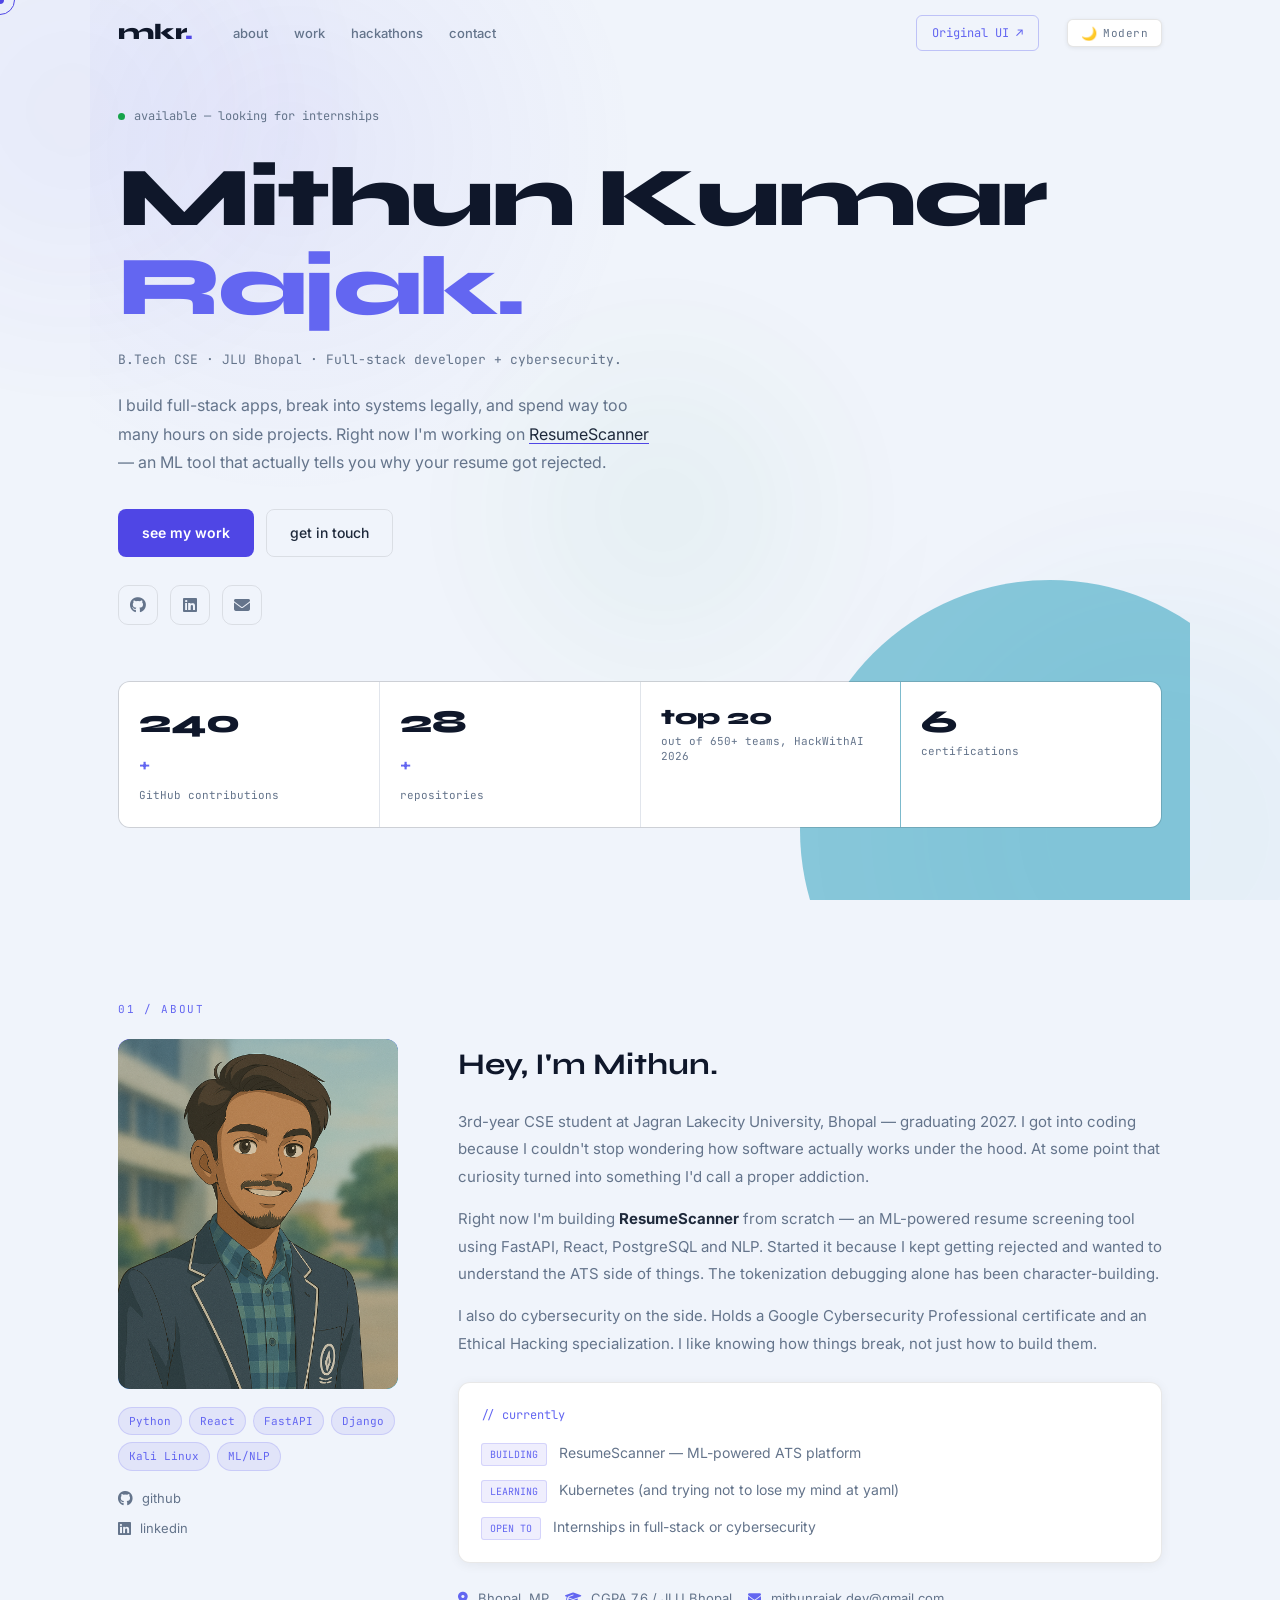
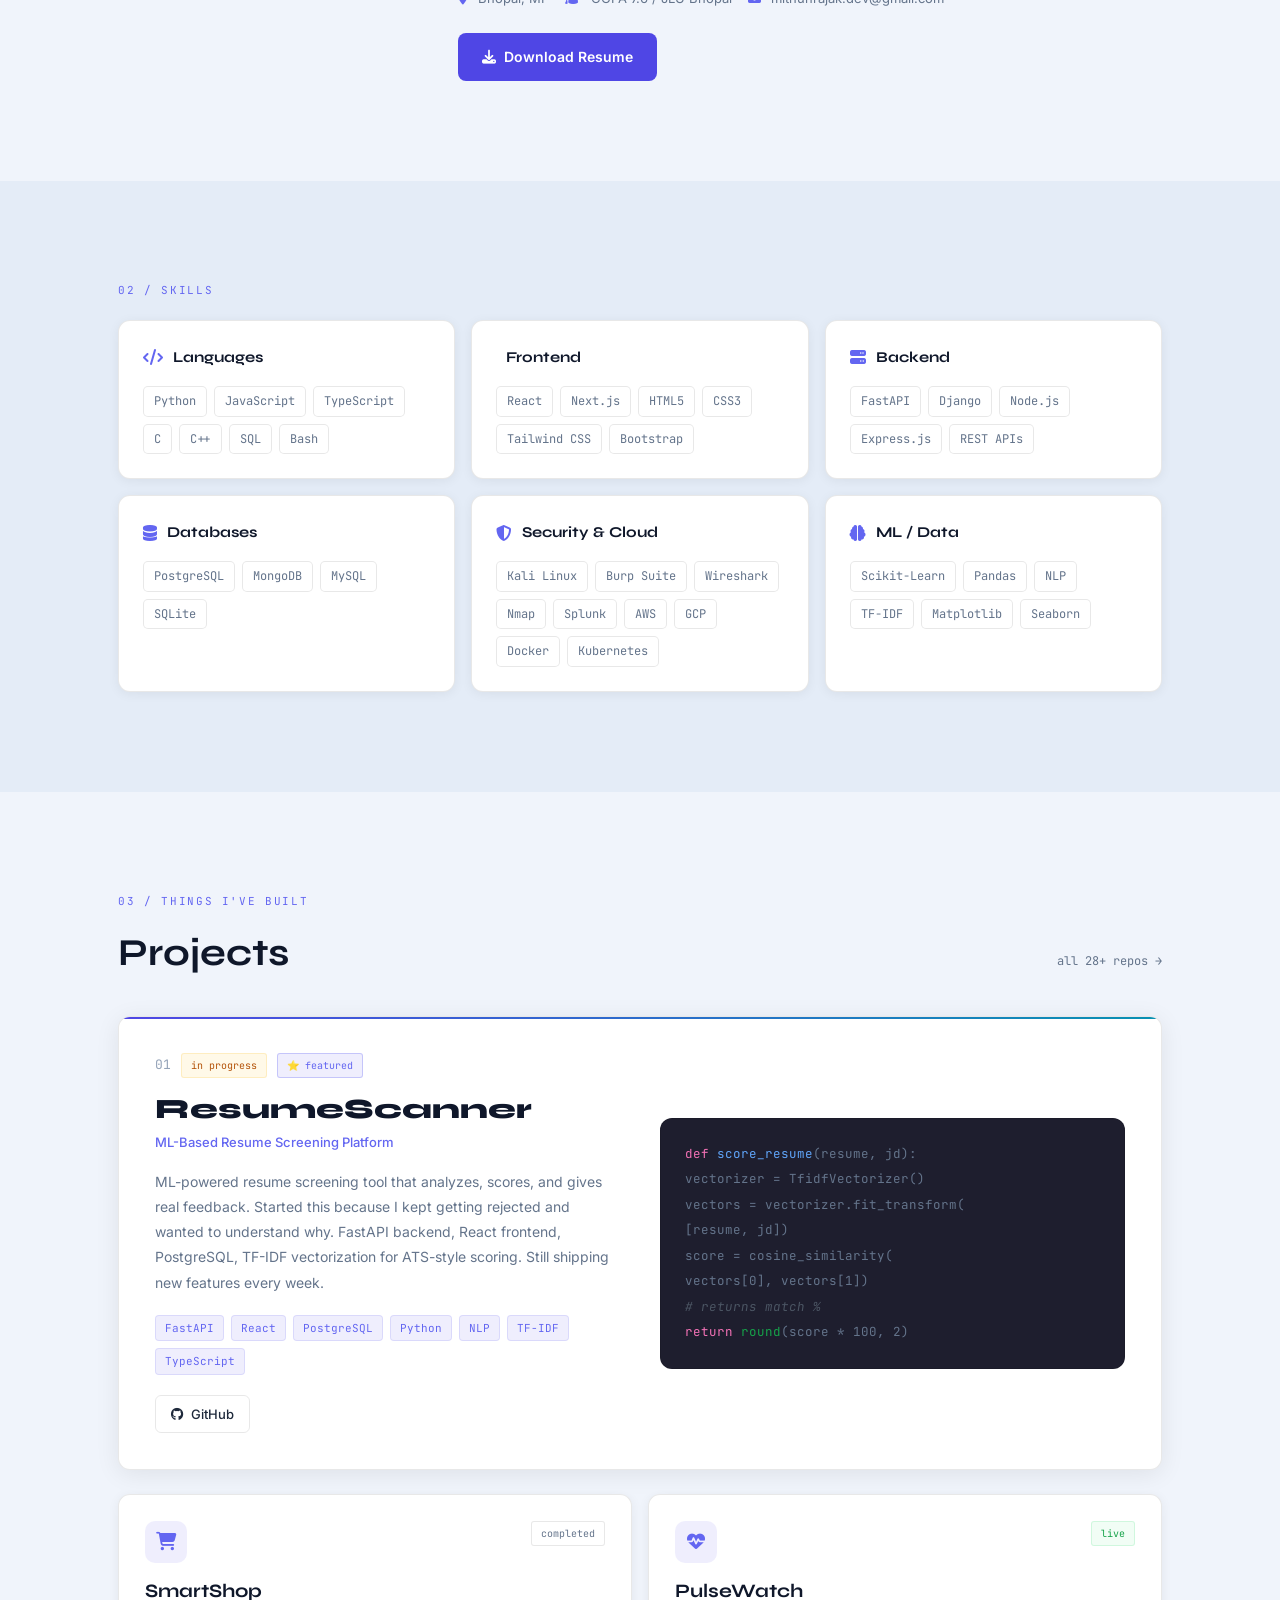
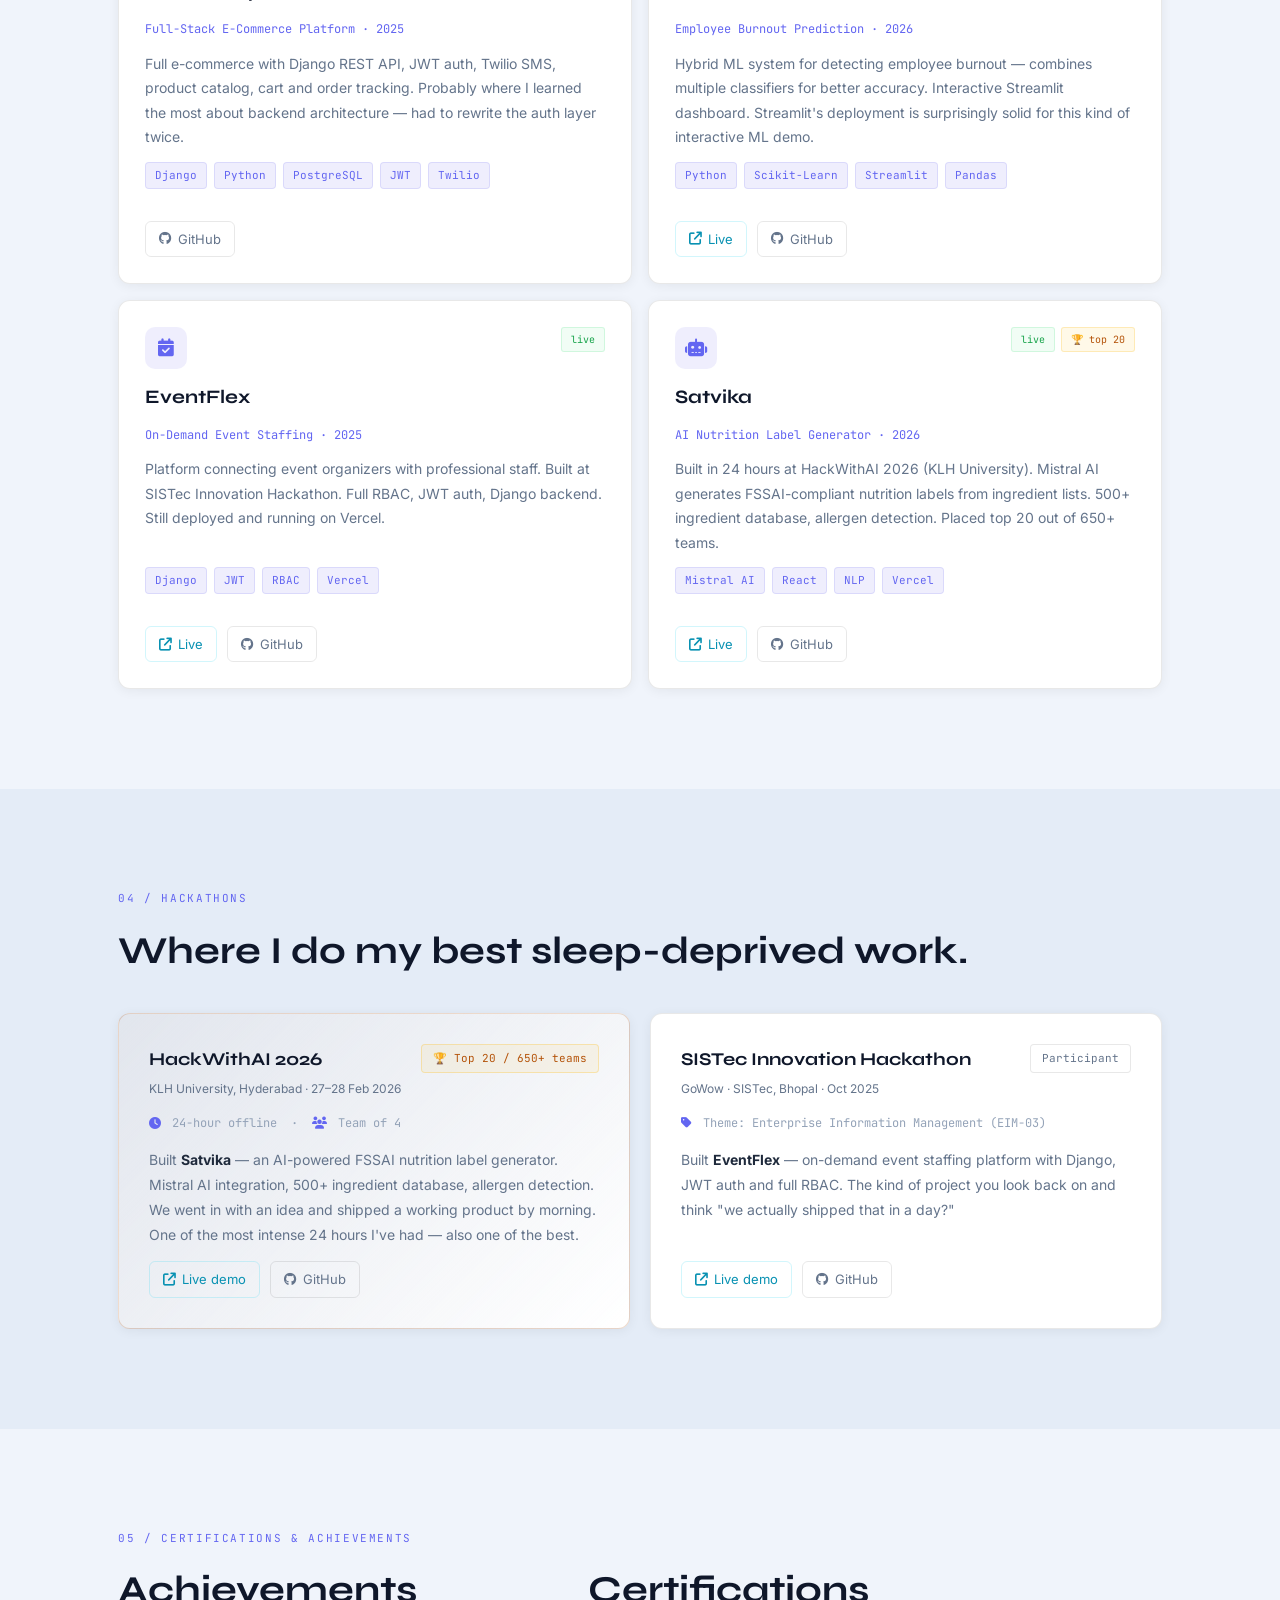
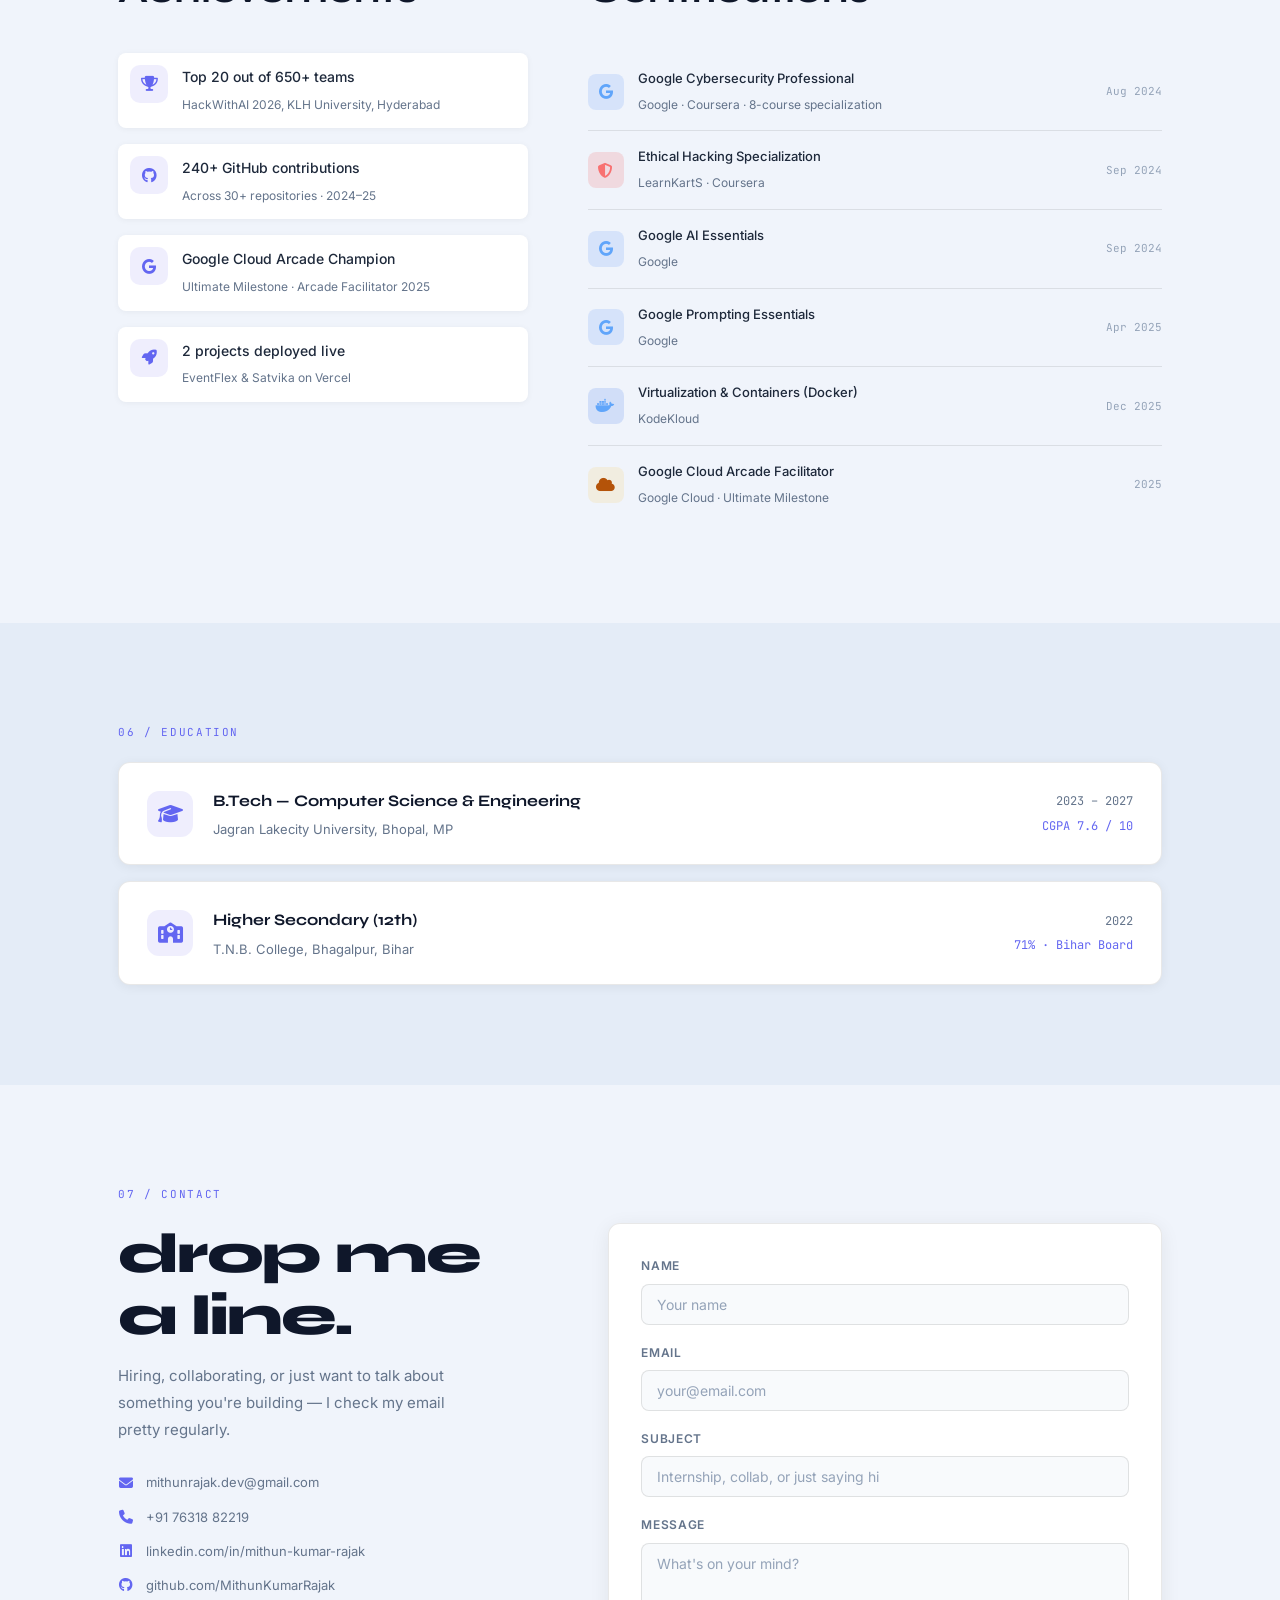
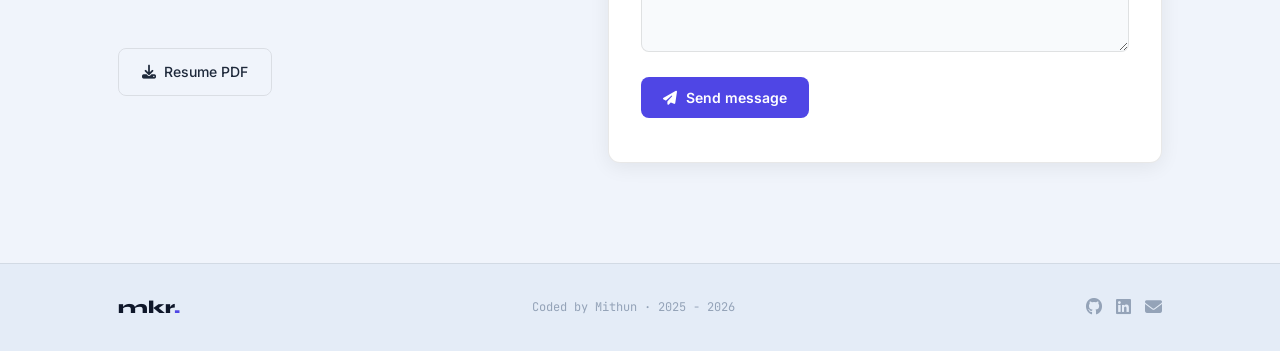
==== index.html @ 3673a5a4 "feat: update classic theme styling" ====
<!DOCTYPE html>
<!-- portfolio — mithun kumar rajak -->
<html lang="en">

<head>
  <meta charset="UTF-8" />
  <meta name="viewport" content="width=device-width, initial-scale=1.0" />
  <title>Mithun Kumar Rajak | Portfolio</title>
  <meta name="description"
    content="Hi, I'm Mithun — a CSE student at JLU Bhopal who builds full-stack apps and is way too into cybersecurity. Currently building ResumeScanner." />
  <meta property="og:title" content="Mithun Kumar Rajak" />
  <meta property="og:description"
    content="CS student, full-stack dev, cybersec nerd. Check out what I've been building." />
  <meta property="og:type" content="website" />
  <style>
    body {
      visibility: hidden;
    }
  </style>
  <link rel="preconnect" href="https://fonts.googleapis.com" />
  <link rel="preconnect" href="https://fonts.gstatic.com" crossorigin />
  <link
    href="https://fonts.googleapis.com/css2?family=Syne:wght@600;700;800&family=Inter:wght@300;400;500;600&family=JetBrains+Mono:wght@400;500&display=swap"
    rel="stylesheet" />
  <link rel="stylesheet" href="https://cdnjs.cloudflare.com/ajax/libs/font-awesome/6.5.0/css/all.min.css" />
  <link rel="stylesheet" href="style.css" />
</head>

<body class="classic">
  <!-- Custom Cursor -->
  <div id="cursor" class="custom-cursor"></div>
  <div id="cursor-follower" class="custom-cursor-follower"></div>

  <!-- Mesh Gradient Background -->
  <div class="mesh-bg">
    <div class="blob blob-1"></div>
    <div class="blob blob-2"></div>
    <div class="blob blob-3"></div>
  </div>

  <!-- nav -->
  <header id="header">
    <div class="header-inner">
      <a href="#home" class="logo">mkr<span class="logo-dot">.</span></a>
      <nav id="mainNav" class="main-nav">
        <a href="#about" class="nav-a">about</a>
        <a href="#work" class="nav-a">work</a>
        <a href="#hackathons" class="nav-a">hackathons</a>
        <a href="#contact" class="nav-a">contact</a>
      </nav>
      <a href="original.html" class="nav-resume" title="Switch to older version">Original UI ↗</a>
      <button id="themeToggle" class="theme-toggle-btn" aria-label="Toggle theme">
        <span class="theme-icon">🌙</span>
        <span class="theme-label">Modern</span>
      </button>
      <button class="burger" id="burger" aria-label="menu">
        <span></span><span></span>
      </button>
    </div>
  </header>

  <!-- hero -->
  <section id="home" class="hero">
    <div class="hero-bg-blob"></div>
    <div class="hero-bg-blob blob-2"></div>
    <div class="hero-wrap">
      <div class="hero-status">
        <span class="status-dot"></span>
        <span>available — looking for internships</span>
      </div>
      <h1 class="hero-name">Mithun Kumar<br><span class="accent-word">Rajak.</span></h1>
      <p class="hero-tagline">
        B.Tech CSE · JLU Bhopal · Full-stack developer + cybersecurity.
      </p>
      <p class="hero-desc">
        I build full-stack apps, break into systems legally, and spend way too many hours on side projects.
        Right now I'm working on <a href="https://github.com/MithunKumarRajak/ResumeScanner" target="_blank"
          class="inline-link">ResumeScanner</a>
        — an ML tool that actually tells you why your resume got rejected.
      </p>
      <div class="hero-btns">
        <a href="#work" class="btn-solid">see my work</a>
        <a href="#contact" class="btn-ghost">get in touch</a>
      </div>
      <div class="hero-links">
        <a href="https://github.com/MithunKumarRajak" target="_blank" aria-label="GitHub"><i
            class="fa-brands fa-github"></i></a>
        <a href="https://www.linkedin.com/in/mithun-kumar-rajak/" target="_blank" aria-label="LinkedIn"><i
            class="fa-brands fa-linkedin"></i></a>
        <a href="mailto:mithunrajak.dev@gmail.com" aria-label="Email"><i class="fa-solid fa-envelope"></i></a>
      </div>
    </div>
    <div class="hero-numbers">
      <div class="h-num">
        <span class="h-val" data-count="240">0</span><span class="h-plus">+</span>
        <span class="h-label">GitHub contributions</span>
      </div>
      <div class="h-num">
        <span class="h-val" data-count="28">0</span><span class="h-plus">+</span>
        <span class="h-label">repositories</span>
      </div>
      <div class="h-num">
        <span class="h-val h-text">top 20</span>
        <span class="h-label">out of 650+ teams, HackWithAI 2026</span>
      </div>
      <div class="h-num">
        <span class="h-val" data-count="6">0</span>
        <span class="h-label">certifications</span>
      </div>
    </div>
  </section>

  <!-- about -->
  <section id="about" class="section">
    <div class="wrap">
      <div class="sec-label reveal">01 / about</div>
      <div class="about-grid">
        <div class="about-img-col reveal">
          <div class="about-img-wrap">
            <img src="images/user.png" alt="Mithun Kumar Rajak" id="profileImg" />
          </div>
          <div class="about-chips">
            <span>Python</span><span>React</span><span>FastAPI</span>
            <span>Django</span><span>Kali Linux</span><span>ML/NLP</span>
          </div>
          <div class="about-socials">
            <a href="https://github.com/MithunKumarRajak" target="_blank"><i class="fa-brands fa-github"></i> github</a>
            <a href="https://www.linkedin.com/in/mithun-kumar-rajak/" target="_blank"><i
                class="fa-brands fa-linkedin"></i> linkedin</a>
          </div>
        </div>
        <div class="about-text-col reveal">
          <h2 class="about-heading">Hey, I'm Mithun.</h2>
          <p>
            3rd-year CSE student at Jagran Lakecity University, Bhopal — graduating 2027. I got into
            coding because I couldn't stop wondering how software actually works under the hood.
            At some point that curiosity turned into something I'd call a proper addiction.
          </p>
          <p>
            Right now I'm building <strong>ResumeScanner</strong> from scratch — an ML-powered resume
            screening tool using FastAPI, React, PostgreSQL and NLP. Started it because I kept getting
            rejected and wanted to understand the ATS side of things. The tokenization debugging alone has
            been character-building.
          </p>
          <p>
            I also do cybersecurity on the side. Holds a Google Cybersecurity Professional certificate and an
            Ethical Hacking specialization. I like knowing how things break, not just how to build them.
          </p>

          <div class="now-card">
            <span class="now-heading">// currently</span>
            <div class="now-rows">
              <div class="now-row">
                <span class="now-pill">building</span>
                <span>ResumeScanner — ML-powered ATS platform</span>
              </div>
              <div class="now-row">
                <span class="now-pill">learning</span>
                <span>Kubernetes (and trying not to lose my mind at yaml)</span>
              </div>
              <div class="now-row">
                <span class="now-pill">open to</span>
                <span>Internships in full-stack or cybersecurity</span>
              </div>
            </div>
          </div>

          <div class="info-row">
            <span><i class="fa-solid fa-location-dot"></i> Bhopal, MP</span>
            <span><i class="fa-solid fa-graduation-cap"></i> CGPA 7.6 / JLU Bhopal</span>
            <span><i class="fa-solid fa-envelope"></i> mithunrajak.dev@gmail.com</span>
          </div>
          <a href="images/MithunKumarRajak_Resume.pdf" download class="btn-solid"
            style="margin-top:24px;display:inline-flex;align-items:center;gap:8px;">
            <i class="fa-solid fa-download"></i> Download Resume
          </a>
        </div>
      </div>
    </div>
  </section>

  <!-- skills -->
  <section id="skills" class="section section-alt">
    <div class="wrap">
      <div class="sec-label reveal">02 / skills</div>
      <div class="skills-grid">
        <div class="skill-card reveal">
          <div class="sk-head"><i class="fa-solid fa-code"></i>
            <h3>Languages</h3>
          </div>
          <div class="sk-tags">
            <span>Python</span><span>JavaScript</span><span>TypeScript</span>
            <span>C</span><span>C++</span><span>SQL</span><span>Bash</span>
          </div>
        </div>
        <div class="skill-card reveal">
          <div class="sk-head"><i class="fa-solid fa-browser"></i>
            <h3>Frontend</h3>
          </div>
          <div class="sk-tags">
            <span>React</span><span>Next.js</span><span>HTML5</span>
            <span>CSS3</span><span>Tailwind CSS</span><span>Bootstrap</span>
          </div>
        </div>
        <div class="skill-card reveal">
          <div class="sk-head"><i class="fa-solid fa-server"></i>
            <h3>Backend</h3>
          </div>
          <div class="sk-tags">
            <span>FastAPI</span><span>Django</span><span>Node.js</span>
            <span>Express.js</span><span>REST APIs</span>
          </div>
        </div>
        <div class="skill-card reveal">
          <div class="sk-head"><i class="fa-solid fa-database"></i>
            <h3>Databases</h3>
          </div>
          <div class="sk-tags">
            <span>PostgreSQL</span><span>MongoDB</span><span>MySQL</span><span>SQLite</span>
          </div>
        </div>
        <div class="skill-card reveal">
          <div class="sk-head"><i class="fa-solid fa-shield-halved"></i>
            <h3>Security &amp; Cloud</h3>
          </div>
          <div class="sk-tags">
            <span>Kali Linux</span><span>Burp Suite</span><span>Wireshark</span>
            <span>Nmap</span><span>Splunk</span><span>AWS</span><span>GCP</span>
            <span>Docker</span><span>Kubernetes</span>
          </div>
        </div>
        <div class="skill-card reveal">
          <div class="sk-head"><i class="fa-solid fa-brain"></i>
            <h3>ML / Data</h3>
          </div>
          <div class="sk-tags">
            <span>Scikit-Learn</span><span>Pandas</span><span>NLP</span>
            <span>TF-IDF</span><span>Matplotlib</span><span>Seaborn</span>
          </div>
        </div>
      </div>
    </div>
  </section>

  <!-- projects -->
  <section id="work" class="section">
    <div class="wrap">
      <div class="sec-label reveal">03 / things I've built</div>
      <div class="proj-top reveal">
        <h2 class="sec-heading">Projects</h2>
        <a href="https://github.com/MithunKumarRajak?tab=repositories" target="_blank" class="all-repos">all 28+ repos
          →</a>
      </div>

      <!-- featured project -->
      <div class="proj-featured reveal">
        <div class="proj-feat-left">
          <div class="proj-feat-meta">
            <span class="proj-num">01</span>
            <span class="badge-wip">in progress</span>
            <span class="badge-feat">⭐ featured</span>
          </div>
          <h3>ResumeScanner</h3>
          <p class="proj-feat-sub">ML-Based Resume Screening Platform</p>
          <p class="proj-feat-desc">
            ML-powered resume screening tool that analyzes, scores, and gives real feedback. Started this
            because I kept getting rejected and wanted to understand why. FastAPI backend, React frontend,
            PostgreSQL, TF-IDF vectorization for ATS-style scoring. Still shipping new features every week.
          </p>
          <div class="proj-stack">
            <span>FastAPI</span><span>React</span><span>PostgreSQL</span>
            <span>Python</span><span>NLP</span><span>TF-IDF</span><span>TypeScript</span>
          </div>
          <div class="proj-actions">
            <a href="https://github.com/MithunKumarRajak/ResumeScanner" target="_blank" class="proj-btn"><i
                class="fa-brands fa-github"></i> GitHub</a>
          </div>
        </div>
        <div class="proj-feat-right">
          <div class="feat-visual">
            <div class="feat-code-block">
              <span class="code-line"><span class="c-keyword">def</span> <span class="c-fn">score_resume</span>(resume,
                jd):</span>
              <span class="code-line"> vectorizer = TfidfVectorizer()</span>
              <span class="code-line"> vectors = vectorizer.fit_transform(</span>
              <span class="code-line"> [resume, jd])</span>
              <span class="code-line"> score = cosine_similarity(</span>
              <span class="code-line"> vectors[0], vectors[1])</span>
              <span class="code-line c-comment"> <span class="c-comment"># returns match %</span></span>
              <span class="code-line"> <span class="c-keyword">return</span> <span class="c-num">round</span>(score *
                100, 2)</span>
            </div>
          </div>
        </div>
      </div>

      <!-- other projects -->
      <div class="proj-grid">
        <div class="proj-card reveal">
          <div class="proj-card-top">
            <div class="proj-icon"><i class="fa-solid fa-cart-shopping"></i></div>
            <span class="badge-done">completed</span>
          </div>
          <h3>SmartShop</h3>
          <p class="proj-sub">Full-Stack E-Commerce Platform · 2025</p>
          <p class="proj-desc">Full e-commerce with Django REST API, JWT auth, Twilio SMS, product catalog, cart and
            order tracking. Probably where I learned the most about backend architecture — had to rewrite the auth layer
            twice.</p>
          <div class="proj-stack">
            <span>Django</span><span>Python</span><span>PostgreSQL</span><span>JWT</span><span>Twilio</span>
          </div>
          <div class="proj-actions">
            <a href="https://github.com/MithunKumarRajak/e-commerce" target="_blank" class="proj-link"><i
                class="fa-brands fa-github"></i> GitHub</a>
          </div>
        </div>

        <div class="proj-card reveal">
          <div class="proj-card-top">
            <div class="proj-icon"><i class="fa-solid fa-heart-pulse"></i></div>
            <span class="badge-live">live</span>
          </div>
          <h3>PulseWatch</h3>
          <p class="proj-sub">Employee Burnout Prediction · 2026</p>
          <p class="proj-desc">Hybrid ML system for detecting employee burnout — combines multiple classifiers for
            better accuracy. Interactive Streamlit dashboard. Streamlit's deployment is surprisingly solid for this kind
            of interactive ML demo.</p>
          <div class="proj-stack">
            <span>Python</span><span>Scikit-Learn</span><span>Streamlit</span><span>Pandas</span>
          </div>
          <div class="proj-actions">
            <a href="https://pulsewatch.streamlit.app/" target="_blank" class="proj-link live-link"><i
                class="fa-solid fa-arrow-up-right-from-square"></i> Live</a>
            <a href="https://github.com/MithunKumarRajak/PulseWatch" target="_blank" class="proj-link"><i
                class="fa-brands fa-github"></i> GitHub</a>
          </div>
        </div>

        <div class="proj-card reveal">
          <div class="proj-card-top">
            <div class="proj-icon"><i class="fa-solid fa-calendar-check"></i></div>
            <span class="badge-live">live</span>
          </div>
          <h3>EventFlex</h3>
          <p class="proj-sub">On-Demand Event Staffing · 2025</p>
          <p class="proj-desc">Platform connecting event organizers with professional staff. Built at SISTec Innovation
            Hackathon. Full RBAC, JWT auth, Django backend. Still deployed and running on Vercel.</p>
          <div class="proj-stack">
            <span>Django</span><span>JWT</span><span>RBAC</span><span>Vercel</span>
          </div>
          <div class="proj-actions">
            <a href="https://event-flex-tawny.vercel.app" target="_blank" class="proj-link live-link"><i
                class="fa-solid fa-arrow-up-right-from-square"></i> Live</a>
            <a href="https://github.com/MithunKumarRajak/EventFlex" target="_blank" class="proj-link"><i
                class="fa-brands fa-github"></i> GitHub</a>
          </div>
        </div>

        <div class="proj-card reveal">
          <div class="proj-card-top">
            <div class="proj-icon"><i class="fa-solid fa-robot"></i></div>
            <div class="proj-card-badges">
              <span class="badge-live">live</span>
              <span class="badge-award">🏆 top 20</span>
            </div>
          </div>
          <h3>Satvika</h3>
          <p class="proj-sub">AI Nutrition Label Generator · 2026</p>
          <p class="proj-desc">Built in 24 hours at HackWithAI 2026 (KLH University). Mistral AI generates
            FSSAI-compliant nutrition labels from ingredient lists. 500+ ingredient database, allergen detection. Placed
            top 20 out of 650+ teams.</p>
          <div class="proj-stack">
            <span>Mistral AI</span><span>React</span><span>NLP</span><span>Vercel</span>
          </div>
          <div class="proj-actions">
            <a href="https://klh-hackathon.vercel.app" target="_blank" class="proj-link live-link"><i
                class="fa-solid fa-arrow-up-right-from-square"></i> Live</a>
            <a href="https://github.com/MithunKumarRajak/KLH-Hackathon" target="_blank" class="proj-link"><i
                class="fa-brands fa-github"></i> GitHub</a>
          </div>
        </div>
      </div>
    </div>
  </section>

  <!-- hackathons -->
  <section id="hackathons" class="section section-alt">
    <div class="wrap">
      <div class="sec-label reveal">04 / hackathons</div>
      <h2 class="sec-heading reveal">Where I do my best sleep-deprived work.</h2>
      <div class="hack-grid">

        <div class="hack-card gold reveal">
          <div class="hack-header">
            <div class="hack-title-block">
              <h3>HackWithAI 2026</h3>
              <p>KLH University, Hyderabad · 27–28 Feb 2026</p>
            </div>
            <span class="hack-badge gold-badge">🏆 Top 20 / 650+ teams</span>
          </div>
          <p class="hack-meta"><i class="fa-solid fa-clock"></i> 24-hour offline &nbsp;·&nbsp; <i
              class="fa-solid fa-users"></i> Team of 4</p>
          <p class="hack-desc">
            Built <strong>Satvika</strong> — an AI-powered FSSAI nutrition label generator. Mistral AI integration,
            500+ ingredient database, allergen detection. We went in with an idea and shipped a working product by
            morning. One of the most intense 24 hours I've had — also one of the best.
          </p>
          <div class="hack-links">
            <a href="https://klh-hackathon.vercel.app" target="_blank" class="proj-link live-link"><i
                class="fa-solid fa-arrow-up-right-from-square"></i> Live demo</a>
            <a href="https://github.com/MithunKumarRajak/KLH-Hackathon" target="_blank" class="proj-link"><i
                class="fa-brands fa-github"></i> GitHub</a>
          </div>
        </div>

        <div class="hack-card reveal">
          <div class="hack-header">
            <div class="hack-title-block">
              <h3>SISTec Innovation Hackathon</h3>
              <p>GoWow · SISTec, Bhopal · Oct 2025</p>
            </div>
            <span class="hack-badge">Participant</span>
          </div>
          <p class="hack-meta"><i class="fa-solid fa-tag"></i> Theme: Enterprise Information Management (EIM-03)</p>
          <p class="hack-desc">
            Built <strong>EventFlex</strong> — on-demand event staffing platform with Django, JWT auth and full RBAC.
            The kind of project you look back on and think "we actually shipped that in a day?"
          </p>
          <div class="hack-links">
            <a href="https://event-flex-tawny.vercel.app" target="_blank" class="proj-link live-link"><i
                class="fa-solid fa-arrow-up-right-from-square"></i> Live demo</a>
            <a href="https://github.com/MithunKumarRajak/EventFlex" target="_blank" class="proj-link"><i
                class="fa-brands fa-github"></i> GitHub</a>
          </div>
        </div>

      </div>
    </div>
  </section>

  <!-- certifications -->
  <section id="certs" class="section">
    <div class="wrap">
      <div class="sec-label reveal">05 / certifications &amp; achievements</div>
      <div class="cert-layout">
        <div class="ach-col reveal">
          <h2 class="sec-heading">Achievements</h2>
          <div class="ach-list">
            <div class="ach-item">
              <div class="ach-icon"><i class="fa-solid fa-trophy"></i></div>
              <div>
                <strong>Top 20 out of 650+ teams</strong>
                <span>HackWithAI 2026, KLH University, Hyderabad</span>
              </div>
            </div>
            <div class="ach-item">
              <div class="ach-icon"><i class="fa-brands fa-github"></i></div>
              <div>
                <strong>240+ GitHub contributions</strong>
                <span>Across 30+ repositories · 2024–25</span>
              </div>
            </div>
            <div class="ach-item">
              <div class="ach-icon"><i class="fa-brands fa-google"></i></div>
              <div>
                <strong>Google Cloud Arcade Champion</strong>
                <span>Ultimate Milestone · Arcade Facilitator 2025</span>
              </div>
            </div>
            <div class="ach-item">
              <div class="ach-icon"><i class="fa-solid fa-rocket"></i></div>
              <div>
                <strong>2 projects deployed live</strong>
                <span>EventFlex &amp; Satvika on Vercel</span>
              </div>
            </div>
          </div>
        </div>
        <div class="cert-col reveal">
          <h2 class="sec-heading">Certifications</h2>
          <div class="cert-list">
            <div class="cert-row">
              <div class="cert-icon g-icon"><i class="fa-brands fa-google"></i></div>
              <div class="cert-info">
                <strong>Google Cybersecurity Professional</strong>
                <span>Google · Coursera · 8-course specialization</span>
              </div>
              <span class="cert-yr">Aug 2024</span>
            </div>
            <div class="cert-row">
              <div class="cert-icon s-icon"><i class="fa-solid fa-shield-halved"></i></div>
              <div class="cert-info">
                <strong>Ethical Hacking Specialization</strong>
                <span>LearnKartS · Coursera</span>
              </div>
              <span class="cert-yr">Sep 2024</span>
            </div>
            <div class="cert-row">
              <div class="cert-icon g-icon"><i class="fa-brands fa-google"></i></div>
              <div class="cert-info">
                <strong>Google AI Essentials</strong>
                <span>Google</span>
              </div>
              <span class="cert-yr">Sep 2024</span>
            </div>
            <div class="cert-row">
              <div class="cert-icon g-icon"><i class="fa-brands fa-google"></i></div>
              <div class="cert-info">
                <strong>Google Prompting Essentials</strong>
                <span>Google</span>
              </div>
              <span class="cert-yr">Apr 2025</span>
            </div>
            <div class="cert-row">
              <div class="cert-icon d-icon"><i class="fa-brands fa-docker"></i></div>
              <div class="cert-info">
                <strong>Virtualization &amp; Containers (Docker)</strong>
                <span>KodeKloud</span>
              </div>
              <span class="cert-yr">Dec 2025</span>
            </div>
            <div class="cert-row">
              <div class="cert-icon c-icon"><i class="fa-solid fa-cloud"></i></div>
              <div class="cert-info">
                <strong>Google Cloud Arcade Facilitator</strong>
                <span>Google Cloud · Ultimate Milestone</span>
              </div>
              <span class="cert-yr">2025</span>
            </div>
          </div>
        </div>
      </div>
    </div>
  </section>

  <!-- education -->
  <section id="education" class="section section-alt">
    <div class="wrap">
      <div class="sec-label reveal">06 / education</div>
      <div class="edu-cards reveal">
        <div class="edu-card">
          <div class="edu-icon"><i class="fa-solid fa-graduation-cap"></i></div>
          <div class="edu-body">
            <h3>B.Tech — Computer Science &amp; Engineering</h3>
            <p>Jagran Lakecity University, Bhopal, MP</p>
          </div>
          <div class="edu-meta">
            <span class="edu-yr">2023 – 2027</span>
            <span class="edu-grade">CGPA 7.6 / 10</span>
          </div>
        </div>
        <div class="edu-card">
          <div class="edu-icon"><i class="fa-solid fa-school"></i></div>
          <div class="edu-body">
            <h3>Higher Secondary (12th)</h3>
            <p>T.N.B. College, Bhagalpur, Bihar</p>
          </div>
          <div class="edu-meta">
            <span class="edu-yr">2022</span>
            <span class="edu-grade">71% · Bihar Board</span>
          </div>
        </div>
      </div>
    </div>
  </section>

  <!-- contact -->
  <section id="contact" class="section">
    <div class="wrap">
      <div class="sec-label reveal">07 / contact</div>
      <div class="contact-grid">
        <div class="contact-left reveal">
          <h2 class="contact-heading">drop me a line.</h2>
          <p class="contact-intro">
            Hiring, collaborating, or just want to talk about something you're building —
            I check my email pretty regularly.
          </p>
          <div class="contact-items">
            <a href="mailto:mithunrajak.dev@gmail.com" class="c-item">
              <i class="fa-solid fa-envelope"></i>
              <span>mithunrajak.dev@gmail.com</span>
            </a>
            <a href="tel:+917631882219" class="c-item">
              <i class="fa-solid fa-phone"></i>
              <span>+91 76318 82219</span>
            </a>
            <a href="https://www.linkedin.com/in/mithun-kumar-rajak/" target="_blank" class="c-item">
              <i class="fa-brands fa-linkedin"></i>
              <span>linkedin.com/in/mithun-kumar-rajak</span>
            </a>
            <a href="https://github.com/MithunKumarRajak" target="_blank" class="c-item">
              <i class="fa-brands fa-github"></i>
              <span>github.com/MithunKumarRajak</span>
            </a>
          </div>
          <a href="images/MithunKumarRajak_Resume.pdf" download class="btn-ghost"
            style="margin-top:28px;display:inline-flex;align-items:center;gap:8px;">
            <i class="fa-solid fa-download"></i> Resume PDF
          </a>
        </div>
        <div class="contact-right reveal">
          <form id="contactForm" name="submit-to-google-sheet">
            <div class="field">
              <label for="nameInput">Name</label>
              <input type="text" id="nameInput" name="Name" placeholder="Your name" required />
            </div>
            <div class="field">
              <label for="emailInput">Email</label>
              <input type="email" id="emailInput" name="Email" placeholder="your@email.com" required />
            </div>
            <div class="field">
              <label for="subjectInput">Subject</label>
              <input type="text" id="subjectInput" name="Subject" placeholder="Internship, collab, or just saying hi" />
            </div>
            <div class="field">
              <label for="msgInput">Message</label>
              <textarea id="msgInput" name="Message" rows="5" placeholder="What's on your mind?"></textarea>
            </div>
            <button type="submit" id="submitBtn">
              <i class="fa-solid fa-paper-plane"></i> Send message
            </button>
            <span id="formMsg"></span>
          </form>
        </div>
      </div>
    </div>
  </section>

  <!-- footer -->
  <footer class="footer">
    <div class="wrap">
      <div class="footer-row">
        <span class="footer-brand">mkr<span class="logo-dot">.</span></span>
        <p>Coded by Mithun · 2025 - <span id="year"></span> </p>
        <div class="footer-socials">
          <a href="https://github.com/MithunKumarRajak" target="_blank" aria-label="GitHub"><i
              class="fa-brands fa-github"></i></a>
          <a href="https://www.linkedin.com/in/mithun-kumar-rajak/" target="_blank" aria-label="LinkedIn"><i
              class="fa-brands fa-linkedin"></i></a>
          <a href="mailto:mithunrajak.dev@gmail.com" aria-label="Email"><i class="fa-solid fa-envelope"></i></a>
        </div>
      </div>
    </div>
  </footer>

  <button id="scrollTop" title="back to top"><i class="fa-solid fa-arrow-up"></i></button>
  <script src="script.js"></script>
</body>

</html>
---- style.css ----
/*
  style.css — mithun's portfolio
*/

@import url('https://fonts.googleapis.com/css2?family=Syne:wght@600;700;800&family=Inter:wght@300;400;500;600&family=JetBrains+Mono:wght@400;500&display=swap');

*, *::before, *::after {
  box-sizing: border-box;
  margin: 0;
  padding: 0;
}

:root {
  --bg:         #080b12;
  --bg2:        #0d1117;
  --surface:    #111827;
  --card:       rgba(255,255,255,0.03);
  --border:     rgba(255,255,255,0.07);
  --border-h:   rgba(99,102,241,0.4);
  --accent:     #6366f1;
  --accent-l:   #818cf8;
  --accent-dim: rgba(99,102,241,0.12);
  --cyan:       #22d3ee;
  --text:       #e2e8f0;
  --muted:      #64748b;
  --dim:        #334155;
  --green:      #4ade80;
  --amber:      #fbbf24;
  --white:      #f8fafc;
  --r:          12px;
  --r-sm:       8px;
}

html { scroll-behavior: smooth; scroll-padding-top: 74px; }

body {
  background: var(--bg);
  color: var(--text);
  font-family: 'Inter', system-ui, sans-serif;
  font-size: 15px;
  line-height: 1.7;
  -webkit-font-smoothing: antialiased;
  /* smooth theme switch */
  transition: background-color 0.4s ease, color 0.4s ease;
}

::-webkit-scrollbar { width: 5px; }
::-webkit-scrollbar-track { background: var(--bg); }
::-webkit-scrollbar-thumb { background: var(--accent); border-radius: 5px; }

::selection { background: rgba(99,102,241,0.25); }

a { text-decoration: none; color: inherit; }

.wrap {
  max-width: 1100px;
  margin: 0 auto;
  padding: 0 28px;
}

.section {
  padding: 100px 0;
}

.section-alt {
  background: var(--bg2);
}

.sec-label {
  font-family: 'JetBrains Mono', monospace;
  font-size: 11px;
  letter-spacing: 0.15em;
  text-transform: uppercase;
  color: var(--accent-l);
  margin-bottom: 20px;
}

.sec-heading {
  font-family: 'Syne', sans-serif;
  font-size: clamp(26px, 4vw, 38px);
  font-weight: 700;
  color: var(--white);
  line-height: 1.2;
  margin-bottom: 40px;
}

/* reveal */
.reveal {
  opacity: 0;
  transform: translateY(24px);
  transition: opacity 0.6s cubic-bezier(.22,1,.36,1), transform 0.6s cubic-bezier(.22,1,.36,1);
}
.reveal.visible { opacity: 1; transform: none; }

/* buttons */
.btn-solid {
  display: inline-flex;
  align-items: center;
  gap: 8px;
  background: var(--accent);
  color: #fff;
  padding: 12px 24px;
  border-radius: var(--r-sm);
  font-size: 14px;
  font-weight: 600;
  border: none;
  cursor: pointer;
  transition: opacity 0.15s, transform 0.15s;
  font-family: 'Inter', sans-serif;
}
.btn-solid:hover { opacity: 0.88; transform: translateY(-2px); }

.btn-ghost {
  display: inline-flex;
  align-items: center;
  gap: 8px;
  background: transparent;
  color: var(--text);
  padding: 11px 23px;
  border-radius: var(--r-sm);
  font-size: 14px;
  font-weight: 500;
  border: 1px solid var(--border);
  cursor: pointer;
  transition: border-color 0.15s, color 0.15s, transform 0.15s;
  font-family: 'Inter', sans-serif;
}
.btn-ghost:hover {
  border-color: var(--accent);
  color: var(--accent-l);
  transform: translateY(-2px);
}


/* ============================================================
   HEADER
   ============================================================ */
#header {
  position: fixed;
  top: 0; left: 0; right: 0;
  z-index: 100;
  transition: background 0.3s, box-shadow 0.3s;
}
#header.scrolled {
  background: rgba(8,11,18,0.9);
  backdrop-filter: blur(16px);
  -webkit-backdrop-filter: blur(16px);
  box-shadow: 0 1px 0 var(--border);
}

.header-inner {
  max-width: 1100px;
  margin: 0 auto;
  padding: 0 28px;
  height: 66px;
  display: flex;
  align-items: center;
  gap: 28px;
}

.logo {
  font-family: 'Syne', sans-serif;
  font-size: 22px;
  font-weight: 800;
  color: var(--white);
  flex-shrink: 0;
}
.logo-dot { color: var(--accent); }

.main-nav {
  display: flex;
  gap: 2px;
  flex: 1;
}

.nav-a {
  font-size: 13px;
  color: var(--muted);
  padding: 6px 12px;
  border-radius: 6px;
  transition: color 0.15s, background 0.15s;
  font-weight: 500;
}
.nav-a:hover, .nav-a.active { color: var(--white); background: rgba(255,255,255,0.06); }

.nav-resume {
  font-family: 'JetBrains Mono', monospace;
  font-size: 12px;
  color: var(--accent-l);
  border: 1px solid rgba(99,102,241,0.35);
  padding: 7px 15px;
  border-radius: 6px;
  transition: background 0.15s;
  flex-shrink: 0;
}
.nav-resume:hover { background: var(--accent-dim); }

.burger {
  display: none;
  flex-direction: column;
  gap: 5px;
  background: none;
  border: none;
  cursor: pointer;
  padding: 4px;
  margin-left: auto;
}
.burger span {
  display: block; width: 22px; height: 1.5px;
  background: var(--text);
  transition: transform 0.25s, opacity 0.2s;
}
.burger.open span:nth-child(1) { transform: translateY(6.5px) rotate(45deg); }
.burger.open span:nth-child(2) { opacity: 0; }


/* ============================================================
   HERO
   ============================================================ */
.hero {
  position: relative;
  min-height: 100vh;
  display: flex;
  flex-direction: column;
  justify-content: center;
  padding: 90px 28px 60px;
  overflow: hidden;
  max-width: 1100px;
  margin: 0 auto;
}

/* animated blobs — not particles, just nice CSS gradients */
.hero-bg-blob {
  position: absolute;
  width: 700px;
  height: 700px;
  border-radius: 50%;
  background: radial-gradient(circle, rgba(99,102,241,0.1) 0%, transparent 70%);
  top: -200px;
  left: -150px;
  pointer-events: none;
  animation: blobFloat 10s ease-in-out infinite;
}
.blob-2 {
  background: radial-gradient(circle, rgba(34,211,238,0.06) 0%, transparent 70%);
  top: auto;
  bottom: -200px;
  left: auto;
  right: -150px;
  animation-delay: -5s;
}
@keyframes blobFloat {
  0%, 100% { transform: translate(0, 0) scale(1); }
  33% { transform: translate(30px, -30px) scale(1.05); }
  66% { transform: translate(-20px, 20px) scale(0.97); }
}

.hero-status {
  display: inline-flex;
  align-items: center;
  gap: 9px;
  font-family: 'JetBrains Mono', monospace;
  font-size: 12px;
  color: var(--muted);
  margin-bottom: 28px;
  position: relative;
  z-index: 1;
}

.status-dot {
  width: 7px; height: 7px;
  border-radius: 50%;
  background: var(--green);
  flex-shrink: 0;
  animation: dotPulse 2.5s infinite;
}
@keyframes dotPulse {
  0%, 100% { box-shadow: 0 0 0 0 rgba(74,222,128,0.4); }
  50% { box-shadow: 0 0 0 6px rgba(74,222,128,0); }
}

.hero-name {
  font-family: 'Syne', sans-serif;
  font-size: clamp(44px, 8vw, 84px);
  font-weight: 800;
  color: var(--white);
  line-height: 1.05;
  letter-spacing: -2.5px;
  margin-bottom: 18px;
  position: relative;
  z-index: 1;
}
.accent-word { color: var(--accent-l); }

.hero-tagline {
  font-family: 'JetBrains Mono', monospace;
  font-size: 13px;
  color: var(--muted);
  margin-bottom: 20px;
  position: relative;
  z-index: 1;
}

.hero-desc {
  font-size: 16px;
  color: var(--muted);
  line-height: 1.8;
  max-width: 540px;
  margin-bottom: 32px;
  position: relative;
  z-index: 1;
}

.inline-link {
  color: var(--text);
  text-decoration: underline;
  text-underline-offset: 3px;
  text-decoration-color: var(--accent);
  transition: color 0.15s;
}
.inline-link:hover { color: var(--accent-l); }

.hero-btns {
  display: flex;
  gap: 12px;
  flex-wrap: wrap;
  margin-bottom: 28px;
  position: relative;
  z-index: 1;
}

.hero-links {
  display: flex;
  gap: 12px;
  position: relative;
  z-index: 1;
}
.hero-links a {
  width: 40px; height: 40px;
  border-radius: 10px;
  border: 1px solid var(--border);
  display: flex; align-items: center; justify-content: center;
  font-size: 16px; color: var(--muted);
  transition: border-color 0.15s, color 0.15s, transform 0.15s;
}
.hero-links a:hover {
  border-color: var(--accent);
  color: var(--accent-l);
  transform: translateY(-3px);
}

/* hero stats */
.hero-numbers {
  display: grid;
  grid-template-columns: repeat(4, 1fr);
  gap: 1px;
  background: var(--border);
  border: 1px solid var(--border);
  border-radius: var(--r);
  overflow: hidden;
  margin-top: 56px;
  position: relative;
  z-index: 1;
}

.h-num {
  background: var(--bg);
  padding: 24px 20px;
  display: flex;
  flex-direction: column;
  gap: 6px;
  transition: background 0.2s;
}
.h-num:hover { background: var(--surface); }

.h-val {
  font-family: 'Syne', sans-serif;
  font-size: 32px;
  font-weight: 800;
  color: var(--white);
  line-height: 1;
  display: inline;
}
.h-text { font-size: 22px; }
.h-plus {
  font-family: 'Syne', sans-serif;
  font-size: 20px;
  font-weight: 700;
  color: var(--accent-l);
  vertical-align: top;
  margin-top: 4px;
}
.h-label {
  font-family: 'JetBrains Mono', monospace;
  font-size: 11px;
  color: var(--muted);
  line-height: 1.4;
}


/* ============================================================
   ABOUT
   ============================================================ */
.about-grid {
  display: grid;
  grid-template-columns: 280px 1fr;
  gap: 60px;
  align-items: start;
}

.about-img-wrap {
  position: relative;
  border-radius: var(--r);
  overflow: hidden;
  aspect-ratio: 4/5;
}
.about-img-wrap::before {
  content: '';
  position: absolute;
  inset: -1px;
  border-radius: calc(var(--r) + 1px);
  background: linear-gradient(135deg, var(--accent), var(--cyan));
  z-index: -1;
}
.about-img-wrap img {
  width: 100%;
  height: 100%;
  object-fit: cover;
  object-position: top;
  border-radius: var(--r);
  display: block;
  filter: grayscale(8%);
}

.about-chips {
  display: flex;
  flex-wrap: wrap;
  gap: 7px;
  margin-top: 18px;
}
.about-chips span {
  font-family: 'JetBrains Mono', monospace;
  font-size: 11px;
  padding: 4px 10px;
  background: var(--accent-dim);
  border: 1px solid rgba(99,102,241,0.2);
  color: var(--accent-l);
  border-radius: 20px;
}

.about-socials {
  display: flex;
  flex-direction: column;
  gap: 8px;
  margin-top: 16px;
}
.about-socials a {
  display: inline-flex;
  align-items: center;
  gap: 9px;
  font-size: 13px;
  color: var(--muted);
  transition: color 0.15s;
}
.about-socials a:hover { color: var(--accent-l); }
.about-socials a i { font-size: 15px; }

.about-heading {
  font-family: 'Syne', sans-serif;
  font-size: 30px;
  font-weight: 700;
  color: var(--white);
  margin-bottom: 18px;
}

.about-text-col p {
  font-size: 15px;
  color: var(--muted);
  line-height: 1.85;
  margin-bottom: 14px;
}
.about-text-col p strong { color: var(--text); }

.now-card {
  background: var(--surface);
  border: 1px solid var(--border);
  border-radius: var(--r);
  padding: 22px;
  margin: 24px 0;
}
.now-heading {
  font-family: 'JetBrains Mono', monospace;
  font-size: 12px;
  color: var(--accent-l);
  display: block;
  margin-bottom: 16px;
}
.now-rows {
  display: flex;
  flex-direction: column;
  gap: 12px;
}
.now-row {
  display: flex;
  align-items: flex-start;
  gap: 12px;
  font-size: 14px;
  color: var(--muted);
}
.now-pill {
  font-family: 'JetBrains Mono', monospace;
  font-size: 10px;
  text-transform: uppercase;
  background: var(--accent-dim);
  color: var(--accent-l);
  border: 1px solid rgba(99,102,241,0.2);
  padding: 2px 8px;
  border-radius: 3px;
  flex-shrink: 0;
  margin-top: 2px;
}

.info-row {
  display: flex;
  flex-wrap: wrap;
  gap: 16px;
  font-size: 13px;
  color: var(--muted);
}
.info-row i { color: var(--accent-l); margin-right: 6px; }


/* ============================================================
   SKILLS
   ============================================================ */
.skills-grid {
  display: grid;
  grid-template-columns: repeat(3, 1fr);
  gap: 16px;
}

.skill-card {
  background: var(--card);
  border: 1px solid var(--border);
  border-radius: var(--r);
  padding: 24px;
  transition: border-color 0.2s, transform 0.2s, box-shadow 0.2s;
  position: relative;
  overflow: hidden;
}
.skill-card::before {
  content: '';
  position: absolute;
  top: 0; left: 0; right: 0;
  height: 2px;
  background: linear-gradient(90deg, var(--accent), var(--cyan));
  opacity: 0;
  transition: opacity 0.2s;
}
.skill-card:hover {
  border-color: var(--border-h);
  transform: translateY(-4px);
  box-shadow: 0 12px 32px rgba(99,102,241,0.12);
}
.skill-card:hover::before { opacity: 1; }

.sk-head {
  display: flex;
  align-items: center;
  gap: 10px;
  margin-bottom: 16px;
}
.sk-head i {
  font-size: 16px;
  color: var(--accent-l);
}
.sk-head h3 {
  font-family: 'Syne', sans-serif;
  font-size: 15px;
  font-weight: 700;
  color: var(--white);
}

.sk-tags {
  display: flex;
  flex-wrap: wrap;
  gap: 7px;
}
.sk-tags span {
  font-size: 12px;
  font-family: 'JetBrains Mono', monospace;
  padding: 4px 10px;
  background: rgba(255,255,255,0.04);
  border: 1px solid var(--border);
  color: var(--muted);
  border-radius: 5px;
  transition: border-color 0.15s, color 0.15s;
  cursor: default;
}
.sk-tags span:hover {
  border-color: rgba(99,102,241,0.4);
  color: var(--accent-l);
}


/* ============================================================
   PROJECTS
   ============================================================ */
.proj-top {
  display: flex;
  align-items: baseline;
  justify-content: space-between;
  flex-wrap: wrap;
  gap: 12px;
}
.all-repos {
  font-family: 'JetBrains Mono', monospace;
  font-size: 12px;
  color: var(--muted);
  transition: color 0.15s;
}
.all-repos:hover { color: var(--accent-l); }

/* featured project */
.proj-featured {
  display: grid;
  grid-template-columns: 1fr 1fr;
  gap: 40px;
  background: var(--card);
  border: 1px solid var(--border);
  border-radius: var(--r);
  padding: 36px;
  margin-bottom: 24px;
  position: relative;
  overflow: hidden;
  transition: border-color 0.2s;
}
.proj-featured::before {
  content: '';
  position: absolute;
  top: 0; left: 0; right: 0;
  height: 2px;
  background: linear-gradient(90deg, var(--accent), var(--cyan));
}
.proj-featured:hover { border-color: var(--border-h); }

.proj-feat-meta {
  display: flex;
  align-items: center;
  gap: 10px;
  margin-bottom: 16px;
}
.proj-num {
  font-family: 'JetBrains Mono', monospace;
  font-size: 13px;
  color: var(--dim);
}
.proj-featured h3 {
  font-family: 'Syne', sans-serif;
  font-size: 28px;
  font-weight: 800;
  color: var(--white);
  line-height: 1.1;
  margin-bottom: 6px;
}
.proj-feat-sub {
  font-size: 13px;
  color: var(--accent-l);
  font-weight: 500;
  margin-bottom: 16px;
}
.proj-feat-desc {
  font-size: 14px;
  color: var(--muted);
  line-height: 1.8;
  margin-bottom: 20px;
}

/* shared project stack */
.proj-stack {
  display: flex;
  flex-wrap: wrap;
  gap: 7px;
  margin-bottom: 20px;
}
.proj-stack span {
  font-family: 'JetBrains Mono', monospace;
  font-size: 11px;
  padding: 3px 9px;
  background: var(--accent-dim);
  border: 1px solid rgba(99,102,241,0.15);
  color: var(--accent-l);
  border-radius: 4px;
}

.proj-actions {
  display: flex;
  gap: 10px;
}
.proj-btn {
  display: inline-flex;
  align-items: center;
  gap: 7px;
  font-size: 13px;
  color: var(--text);
  border: 1px solid var(--border);
  padding: 7px 15px;
  border-radius: 6px;
  transition: border-color 0.15s, color 0.15s, background 0.15s;
  font-weight: 500;
}
.proj-btn:hover {
  border-color: rgba(255,255,255,0.15);
  background: rgba(255,255,255,0.04);
}

.proj-link {
  display: inline-flex;
  align-items: center;
  gap: 6px;
  font-size: 13px;
  color: var(--muted);
  border: 1px solid var(--border);
  padding: 6px 13px;
  border-radius: 6px;
  transition: border-color 0.15s, color 0.15s, background 0.15s;
}
.proj-link:hover {
  color: var(--text);
  border-color: rgba(255,255,255,0.12);
  background: rgba(255,255,255,0.03);
}
.live-link {
  color: var(--cyan);
  border-color: rgba(34,211,238,0.2);
}
.live-link:hover {
  color: var(--white);
  border-color: rgba(34,211,238,0.35);
  background: rgba(34,211,238,0.06);
}

/* featured code visual */
.proj-feat-right {
  display: flex;
  align-items: center;
}
.feat-visual {
  width: 100%;
  background: #0d1117;
  border: 1px solid var(--border);
  border-radius: var(--r);
  padding: 24px;
  overflow: hidden;
}
.feat-code-block {
  display: flex;
  flex-direction: column;
  gap: 3px;
}
.code-line {
  font-family: 'JetBrains Mono', monospace;
  font-size: 12.5px;
  color: var(--muted);
  line-height: 1.8;
  white-space: nowrap;
}
.c-keyword { color: #f472b6; }
.c-fn      { color: #60a5fa; }
.c-comment { color: #4b5563; font-style: italic; }
.c-num     { color: var(--green); }

/* project cards grid */
.proj-grid {
  display: grid;
  grid-template-columns: repeat(2, 1fr);
  gap: 16px;
}

.proj-card {
  background: var(--card);
  border: 1px solid var(--border);
  border-radius: var(--r);
  padding: 26px;
  display: flex;
  flex-direction: column;
  gap: 12px;
  transition: border-color 0.2s, transform 0.2s, box-shadow 0.2s;
}
.proj-card:hover {
  border-color: var(--border-h);
  transform: translateY(-5px);
  box-shadow: 0 14px 36px rgba(0,0,0,0.3);
}

.proj-card-top {
  display: flex;
  align-items: flex-start;
  justify-content: space-between;
}
.proj-card-badges { display: flex; gap: 6px; flex-wrap: wrap; justify-content: flex-end; }

.proj-icon {
  width: 42px; height: 42px;
  border-radius: 10px;
  background: var(--accent-dim);
  display: flex; align-items: center; justify-content: center;
  font-size: 18px;
  color: var(--accent-l);
}

.proj-card h3 {
  font-family: 'Syne', sans-serif;
  font-size: 19px;
  font-weight: 700;
  color: var(--white);
}
.proj-sub {
  font-size: 12px;
  color: var(--accent-l);
  font-family: 'JetBrains Mono', monospace;
}
.proj-desc {
  font-size: 14px;
  color: var(--muted);
  line-height: 1.75;
  flex: 1;
}

/* badges */
.badge-wip {
  font-family: 'JetBrains Mono', monospace;
  font-size: 10px;
  padding: 3px 9px;
  border-radius: 3px;
  background: rgba(251,191,36,0.1);
  color: var(--amber);
  border: 1px solid rgba(251,191,36,0.2);
}
.badge-done {
  font-family: 'JetBrains Mono', monospace;
  font-size: 10px;
  padding: 3px 9px;
  border-radius: 3px;
  background: rgba(255,255,255,0.05);
  color: var(--muted);
  border: 1px solid var(--border);
}
.badge-live {
  font-family: 'JetBrains Mono', monospace;
  font-size: 10px;
  padding: 3px 9px;
  border-radius: 3px;
  background: rgba(74,222,128,0.08);
  color: var(--green);
  border: 1px solid rgba(74,222,128,0.2);
}
.badge-feat {
  font-family: 'JetBrains Mono', monospace;
  font-size: 10px;
  padding: 3px 9px;
  border-radius: 3px;
  background: var(--accent-dim);
  color: var(--accent-l);
  border: 1px solid rgba(99,102,241,0.3);
}
.badge-award {
  font-family: 'JetBrains Mono', monospace;
  font-size: 10px;
  padding: 3px 9px;
  border-radius: 3px;
  background: rgba(251,191,36,0.1);
  color: var(--amber);
  border: 1px solid rgba(251,191,36,0.25);
}


/* ============================================================
   HACKATHONS
   ============================================================ */
.hack-grid {
  display: grid;
  grid-template-columns: 1fr 1fr;
  gap: 20px;
}

.hack-card {
  background: var(--card);
  border: 1px solid var(--border);
  border-radius: var(--r);
  padding: 30px;
  display: flex;
  flex-direction: column;
  gap: 14px;
  transition: border-color 0.2s, transform 0.2s;
}
.hack-card:hover { border-color: var(--border-h); transform: translateY(-4px); }
.hack-card.gold {
  border-color: rgba(251,191,36,0.2);
  background: linear-gradient(135deg, rgba(251,191,36,0.04), var(--card));
}
.hack-card.gold:hover { border-color: rgba(251,191,36,0.4); }

.hack-header {
  display: flex;
  justify-content: space-between;
  align-items: flex-start;
  gap: 14px;
  flex-wrap: wrap;
}
.hack-title-block h3 {
  font-family: 'Syne', sans-serif;
  font-size: 18px;
  font-weight: 700;
  color: var(--white);
  margin-bottom: 4px;
}
.hack-title-block p { font-size: 12px; color: var(--muted); }

.hack-badge {
  font-family: 'JetBrains Mono', monospace;
  font-size: 11px;
  padding: 4px 11px;
  border-radius: 4px;
  color: var(--muted);
  border: 1px solid var(--border);
  background: rgba(255,255,255,0.03);
  white-space: nowrap;
  flex-shrink: 0;
}
.gold-badge {
  color: var(--amber);
  border-color: rgba(251,191,36,0.3);
  background: rgba(251,191,36,0.08);
}

.hack-meta {
  font-family: 'JetBrains Mono', monospace;
  font-size: 12px;
  color: var(--dim);
}
.hack-meta i { color: var(--accent-l); margin-right: 4px; }

.hack-desc {
  font-size: 14px;
  color: var(--muted);
  line-height: 1.78;
  flex: 1;
}
.hack-desc strong { color: var(--text); }

.hack-links {
  display: flex;
  gap: 10px;
  flex-wrap: wrap;
}


/* ============================================================
   CERTIFICATIONS
   ============================================================ */
.cert-layout {
  display: grid;
  grid-template-columns: 1fr 1.4fr;
  gap: 60px;
  align-items: start;
}

.ach-list {
  display: flex;
  flex-direction: column;
  gap: 16px;
}
.ach-item {
  display: flex;
  gap: 14px;
  align-items: flex-start;
}
.ach-icon {
  width: 38px; height: 38px;
  border-radius: 10px;
  background: var(--accent-dim);
  display: flex; align-items: center; justify-content: center;
  font-size: 15px;
  color: var(--accent-l);
  flex-shrink: 0;
}
.ach-item > div strong {
  display: block;
  font-size: 14px;
  color: var(--text);
  font-weight: 500;
  margin-bottom: 2px;
}
.ach-item > div span {
  font-size: 12px;
  color: var(--muted);
}

.cert-list {
  display: flex;
  flex-direction: column;
  gap: 0;
}
.cert-row {
  display: flex;
  align-items: center;
  gap: 14px;
  padding: 14px 0;
  border-bottom: 1px solid var(--border);
}
.cert-row:last-child { border-bottom: none; }

.cert-icon {
  width: 36px; height: 36px;
  border-radius: 8px;
  display: flex; align-items: center; justify-content: center;
  font-size: 15px;
  flex-shrink: 0;
}
.g-icon { background: rgba(66,133,244,0.15); color: #60a5fa; }
.s-icon { background: rgba(239,68,68,0.15);  color: #f87171; }
.d-icon { background: rgba(37,99,235,0.15);  color: #60a5fa; }
.c-icon { background: rgba(251,191,36,0.12); color: var(--amber); }

.cert-info { flex: 1; min-width: 0; }
.cert-info strong {
  display: block;
  font-size: 13px;
  color: var(--text);
  font-weight: 500;
  margin-bottom: 2px;
  white-space: nowrap;
  overflow: hidden;
  text-overflow: ellipsis;
}
.cert-info span { font-size: 12px; color: var(--muted); }

.cert-yr {
  font-family: 'JetBrains Mono', monospace;
  font-size: 11px;
  color: var(--dim);
  white-space: nowrap;
  flex-shrink: 0;
}


/* ============================================================
   EDUCATION
   ============================================================ */
.edu-cards {
  display: flex;
  flex-direction: column;
  gap: 16px;
}
.edu-card {
  display: flex;
  align-items: center;
  gap: 20px;
  background: var(--card);
  border: 1px solid var(--border);
  border-radius: var(--r);
  padding: 24px 28px;
  transition: border-color 0.2s;
}
.edu-card:hover { border-color: var(--border-h); }

.edu-icon {
  width: 46px; height: 46px;
  border-radius: 12px;
  background: var(--accent-dim);
  display: flex; align-items: center; justify-content: center;
  font-size: 20px;
  color: var(--accent-l);
  flex-shrink: 0;
}

.edu-body { flex: 1; }
.edu-body h3 {
  font-family: 'Syne', sans-serif;
  font-size: 16px;
  font-weight: 700;
  color: var(--white);
  margin-bottom: 4px;
}
.edu-body p { font-size: 13px; color: var(--muted); }

.edu-meta { text-align: right; flex-shrink: 0; }
.edu-yr {
  display: block;
  font-family: 'JetBrains Mono', monospace;
  font-size: 12px;
  color: var(--muted);
  margin-bottom: 4px;
}
.edu-grade {
  display: block;
  font-family: 'JetBrains Mono', monospace;
  font-size: 12px;
  color: var(--accent-l);
}


/* ============================================================
   CONTACT
   ============================================================ */
.contact-grid {
  display: grid;
  grid-template-columns: 1fr 1.3fr;
  gap: 64px;
  align-items: start;
}

.contact-heading {
  font-family: 'Syne', sans-serif;
  font-size: clamp(36px, 6vw, 56px);
  font-weight: 800;
  color: var(--white);
  line-height: 1.1;
  letter-spacing: -2px;
  margin-bottom: 16px;
}
.contact-intro {
  font-size: 15px;
  color: var(--muted);
  line-height: 1.8;
  margin-bottom: 28px;
  max-width: 340px;
}

.contact-items {
  display: flex;
  flex-direction: column;
  gap: 12px;
  margin-bottom: 24px;
}
.c-item {
  display: flex;
  align-items: center;
  gap: 12px;
  font-size: 13px;
  color: var(--muted);
  transition: color 0.15s;
}
.c-item:hover { color: var(--text); }
.c-item i { font-size: 14px; color: var(--accent-l); width: 16px; text-align: center; }

/* form */
.contact-right form {
  background: var(--card);
  border: 1px solid var(--border);
  border-radius: var(--r);
  padding: 32px;
  display: flex;
  flex-direction: column;
  gap: 18px;
}

.field label {
  display: block;
  font-size: 12px;
  font-weight: 600;
  color: var(--muted);
  margin-bottom: 7px;
  text-transform: uppercase;
  letter-spacing: 0.06em;
}
.field input, .field textarea {
  width: 100%;
  background: rgba(255,255,255,0.03);
  border: 1px solid var(--border);
  border-radius: var(--r-sm);
  padding: 11px 15px;
  color: var(--text);
  font-family: 'Inter', sans-serif;
  font-size: 14px;
  outline: none;
  transition: border-color 0.15s, box-shadow 0.15s;
  resize: vertical;
}
.field input::placeholder, .field textarea::placeholder { color: var(--dim); }
.field input:focus, .field textarea:focus {
  border-color: var(--accent);
  box-shadow: 0 0 0 3px rgba(99,102,241,0.1);
}

#submitBtn {
  display: inline-flex;
  align-items: center;
  gap: 9px;
  background: var(--accent);
  color: #fff;
  border: none;
  padding: 12px 22px;
  border-radius: var(--r-sm);
  font-size: 14px;
  font-weight: 600;
  font-family: 'Inter', sans-serif;
  cursor: pointer;
  align-self: flex-start;
  transition: opacity 0.15s, transform 0.15s;
}
#submitBtn:hover { opacity: 0.86; transform: translateY(-1px); }
#submitBtn:disabled { opacity: 0.5; cursor: not-allowed; transform: none; }

#formMsg {
  font-size: 13px;
  font-family: 'JetBrains Mono', monospace;
  margin-top: -6px;
}


/* ============================================================
   FOOTER
   ============================================================ */
.footer {
  background: var(--bg2);
  border-top: 1px solid var(--border);
  padding: 28px 0;
}
.footer-row {
  display: flex;
  align-items: center;
  justify-content: space-between;
  flex-wrap: wrap;
  gap: 14px;
}
.footer-brand {
  font-family: 'Syne', sans-serif;
  font-size: 18px;
  font-weight: 800;
  color: var(--white);
}
.footer-row > p {
  font-family: 'JetBrains Mono', monospace;
  font-size: 12px;
  color: var(--dim);
}
.footer-socials { display: flex; gap: 14px; }
.footer-socials a {
  font-size: 17px;
  color: var(--dim);
  transition: color 0.15s;
}
.footer-socials a:hover { color: var(--accent-l); }

#scrollTop {
  position: fixed;
  bottom: 24px; right: 24px;
  width: 42px; height: 42px;
  border-radius: 10px;
  background: var(--accent);
  border: none;
  color: #fff;
  font-size: 15px;
  cursor: pointer;
  display: none;
  align-items: center;
  justify-content: center;
  box-shadow: 0 4px 20px rgba(99,102,241,0.35);
  transition: transform 0.15s, box-shadow 0.15s;
  z-index: 90;
}
#scrollTop:hover { transform: translateY(-3px); box-shadow: 0 8px 28px rgba(99,102,241,0.45); }
#scrollTop.show { display: flex; }


/* ============================================================
   RESPONSIVE
   ============================================================ */
@media (max-width: 1024px) {
  .about-grid { grid-template-columns: 220px 1fr; gap: 40px; }
  .skills-grid { grid-template-columns: repeat(2, 1fr); }
  .cert-layout { grid-template-columns: 1fr; gap: 40px; }
  .proj-featured { grid-template-columns: 1fr; }
  .proj-feat-right { display: none; }
}

@media (max-width: 768px) {
  .main-nav, .nav-resume { display: none; }
  .burger { display: flex; }

  .main-nav.mobile-open {
    display: flex;
    flex-direction: column;
    position: fixed;
    top: 66px; left: 0; right: 0;
    background: rgba(8,11,18,0.97);
    backdrop-filter: blur(16px);
    -webkit-backdrop-filter: blur(16px);
    padding: 20px 28px;
    gap: 4px;
    border-bottom: 1px solid var(--border);
    z-index: 99;
  }
  .main-nav.mobile-open .nav-a {
    font-size: 16px;
    padding: 10px 14px;
    border-radius: 8px;
  }

  .hero { padding: 90px 24px 48px; }
  .hero-name { letter-spacing: -1.5px; }
  .hero-numbers { grid-template-columns: repeat(2, 1fr); }

  .about-grid { grid-template-columns: 1fr; }
  .about-img-wrap { max-width: 260px; }

  .skills-grid { grid-template-columns: 1fr; }

  .proj-grid { grid-template-columns: 1fr; }
  .hack-grid { grid-template-columns: 1fr; }

  .contact-grid { grid-template-columns: 1fr; gap: 40px; }
  .contact-right form { padding: 22px; }
  .contact-heading { font-size: 36px; }

  .cert-layout { grid-template-columns: 1fr; gap: 40px; }
  .edu-card { flex-direction: column; align-items: flex-start; gap: 16px; }
  .edu-meta { text-align: left; }

  .footer-row { justify-content: center; text-align: center; }

  .section { padding: 72px 0; }
}

@media (max-width: 480px) {
  .hero-numbers { grid-template-columns: 1fr 1fr; }
  .hero-btns { flex-direction: column; }
  .btn-solid, .btn-ghost { width: 100%; justify-content: center; }
  .hack-header { flex-direction: column; }
  .proj-feat-meta { flex-wrap: wrap; }
}


/* ============================================================
   THEME TOGGLE BUTTON
   ============================================================ */

.theme-toggle-btn {
  display: inline-flex;
  align-items: center;
  gap: 6px;
  background: var(--surface);
  border: 1px solid var(--border);
  color: var(--muted);
  padding: 6px 13px;
  border-radius: 6px;
  font-family: 'JetBrains Mono', monospace;
  font-size: 11px;
  cursor: pointer;
  transition: border-color 0.15s, color 0.15s, background 0.15s, transform 0.15s;
  flex-shrink: 0;
  letter-spacing: 0.04em;
}

.theme-toggle-btn:hover {
  border-color: var(--accent);
  color: var(--accent-l);
  transform: translateY(-1px);
}

.theme-icon { font-size: 13px; line-height: 1; }


/* ============================================================
   CLASSIC (LIGHT) THEME
   All overrides live under body.classic so the toggle works
   by simply adding/removing that class.
   ============================================================ */

body.classic {
  --bg:         #f0f4fb;
  --bg2:        #e4ecf7;
  --surface:    #ffffff;
  --card:       rgba(0,0,0,0.02);
  --border:     rgba(0,0,0,0.09);
  --border-h:   rgba(79,70,229,0.35);
  --accent:     #4f46e5;
  --accent-l:   #6366f1;
  --accent-dim: rgba(79,70,229,0.09);
  --cyan:       #0891b2;
  --text:       #1e293b;
  --muted:      #64748b;
  --dim:        #94a3b8;
  --green:      #16a34a;
  --amber:      #b45309;
  --white:      #0f172a;
}

/* scrollbar in classic mode */
body.classic ::-webkit-scrollbar-track { background: #e4ecf7; }
body.classic ::-webkit-scrollbar-thumb { background: var(--accent); }

/* nav */
body.classic #header.scrolled {
  background: rgba(240,244,251,0.94);
  box-shadow: 0 1px 0 rgba(0,0,0,0.08);
}

/* hero blobs — lighter colours on light bg */
body.classic .hero-bg-blob {
  background: radial-gradient(circle, rgba(79,70,229,0.07) 0%, transparent 70%);
}
body.classic .blob-2 {
  background: radial-gradient(circle, rgba(8,145,178,0.05) 0%, transparent 70%);
}

/* hero stats bar */
body.classic .hero-numbers {
  background: rgba(0,0,0,0.06);
}
body.classic .h-num {
  background: #ffffff;
}
body.classic .h-num:hover { background: #f8fafc; }

/* about image gradient border */
body.classic .about-img-wrap::before {
  background: linear-gradient(135deg, var(--accent), #0891b2);
}

/* now card */
body.classic .now-card {
  background: #ffffff;
  box-shadow: 0 2px 12px rgba(0,0,0,0.06);
}

/* skill / project cards — add shadow instead of glassy border */
body.classic .skill-card,
body.classic .proj-card,
body.classic .hack-card,
body.classic .edu-card {
  background: #ffffff;
  box-shadow: 0 2px 12px rgba(0,0,0,0.06);
}
body.classic .skill-card:hover,
body.classic .proj-card:hover,
body.classic .hack-card:hover,
body.classic .edu-card:hover {
  box-shadow: 0 8px 28px rgba(79,70,229,0.12);
}

/* featured project */
body.classic .proj-featured {
  background: #ffffff;
  box-shadow: 0 4px 24px rgba(0,0,0,0.08);
}

/* code block in featured project */
body.classic .feat-visual {
  background: #1e1e2e;
  border-color: rgba(0,0,0,0.1);
}

/* hack gold card */
body.classic .hack-card.gold {
  background: linear-gradient(135deg, rgba(180,83,9,0.04), #ffffff);
  border-color: rgba(180,83,9,0.2);
}
body.classic .hack-card.gold:hover {
  border-color: rgba(180,83,9,0.4);
}

/* contact form */
body.classic .contact-right form {
  background: #ffffff;
  box-shadow: 0 4px 20px rgba(0,0,0,0.07);
}
body.classic .field input,
body.classic .field textarea {
  background: #f8fafc;
  border-color: rgba(0,0,0,0.1);
}
body.classic .field input:focus,
body.classic .field textarea:focus {
  border-color: var(--accent);
  box-shadow: 0 0 0 3px rgba(79,70,229,0.1);
}

/* footer */
body.classic .footer {
  background: #e4ecf7;
  border-top-color: rgba(0,0,0,0.08);
}

/* section alternating bg */
body.classic .section-alt { background: var(--bg2); }

/* achievement strip */
body.classic .ach-item {
  background: #ffffff;
  border-radius: 8px;
  padding: 12px;
  box-shadow: 0 1px 6px rgba(0,0,0,0.05);
}

/* scroll-to-top on classic */
body.classic #scrollTop {
  box-shadow: 0 4px 20px rgba(79,70,229,0.25);
}

/* theme toggle button itself in classic mode */
body.classic .theme-toggle-btn {
  background: #ffffff;
  border-color: rgba(0,0,0,0.1);
  color: var(--muted);
  box-shadow: 0 1px 4px rgba(0,0,0,0.08);
}
body.classic .theme-toggle-btn:hover {
  border-color: var(--accent);
  color: var(--accent);
}/* --- PREMIUM UI UPGRADES --- */

/* Custom Cursor */
@media (min-width: 768px) {
  body, a, button, .proj-card, .bento-item { cursor: none; }
}
.custom-cursor {
  position: fixed;
  width: 8px;
  height: 8px;
  background-color: var(--accent);
  border-radius: 50%;
  pointer-events: none;
  z-index: 9999;
  transform: translate(-50%, -50%);
  transition: width 0.2s, height 0.2s, background-color 0.2s;
}
.custom-cursor-follower {
  position: fixed;
  width: 30px;
  height: 30px;
  border: 1px solid var(--accent);
  border-radius: 50%;
  pointer-events: none;
  z-index: 9998;
  transform: translate(-50%, -50%);
  transition: width 0.2s, height 0.2s, background-color 0.2s, top 0.1s ease-out, left 0.1s ease-out;
}
@media (max-width: 768px) {
  .custom-cursor, .custom-cursor-follower { display: none !important; }
}
.cursor-hover .custom-cursor {
  width: 50px;
  height: 50px;
  background-color: rgba(255, 0, 79, 0.1);
  border: 1px solid var(--accent);
}
.cursor-hover .custom-cursor-follower {
  width: 0; height: 0; opacity: 0;
}

/* Mesh Gradient Background */
.mesh-bg {
  position: fixed;
  top: 0; left: 0; width: 100vw; height: 100vh;
  z-index: -1;
  overflow: hidden;
  background: var(--bg-main);
}
.blob {
  position: absolute;
  filter: blur(90px);
  opacity: 0.15;
  border-radius: 50%;
  animation: floatBlob 20s infinite alternate cubic-bezier(0.4, 0, 0.2, 1);
}
body.light .blob { opacity: 0.25; }
body.classic .mesh-bg { display: block; opacity: 0.7; background: transparent; }
body.classic .blob-1 { background: rgba(79, 70, 229, 0.45); }
body.classic .blob-2 { background: rgba(8, 145, 178, 0.45); }
body.classic .blob-3 { background: rgba(22, 163, 74, 0.45); }

.blob-1 { width: 400px; height: 400px; background: #ff004f; top: -10%; left: -10%; }
.blob-2 { width: 500px; height: 500px; background: #4864ff; bottom: -20%; right: -10%; animation-delay: -5s; }
.blob-3 { width: 300px; height: 300px; background: #8a2be2; top: 40%; left: 40%; animation-delay: -10s; }

@keyframes floatBlob {
  0% { transform: translate(0, 0) scale(1); }
  33% { transform: translate(40px, -60px) scale(1.1); }
  66% { transform: translate(-30px, 30px) scale(0.9); }
  100% { transform: translate(0, 0) scale(1); }
}

/* Staggered Reveals */
.proj-grid .proj-card:nth-child(1) { transition-delay: 0.1s; }
.proj-grid .proj-card:nth-child(2) { transition-delay: 0.2s; }
.proj-grid .proj-card:nth-child(3) { transition-delay: 0.3s; }
.bento-grid > div:nth-child(1) { transition-delay: 0.05s; }
.bento-grid > div:nth-child(2) { transition-delay: 0.1s; }
.bento-grid > div:nth-child(3) { transition-delay: 0.15s; }
.bento-grid > div:nth-child(4) { transition-delay: 0.2s; }

/* 3D Tilt Transitions */
.proj-card, .bento-item {
  transform-style: preserve-3d;
  transition: transform 0.2s ease-out, box-shadow 0.3s ease, border-color 0.3s ease;
}
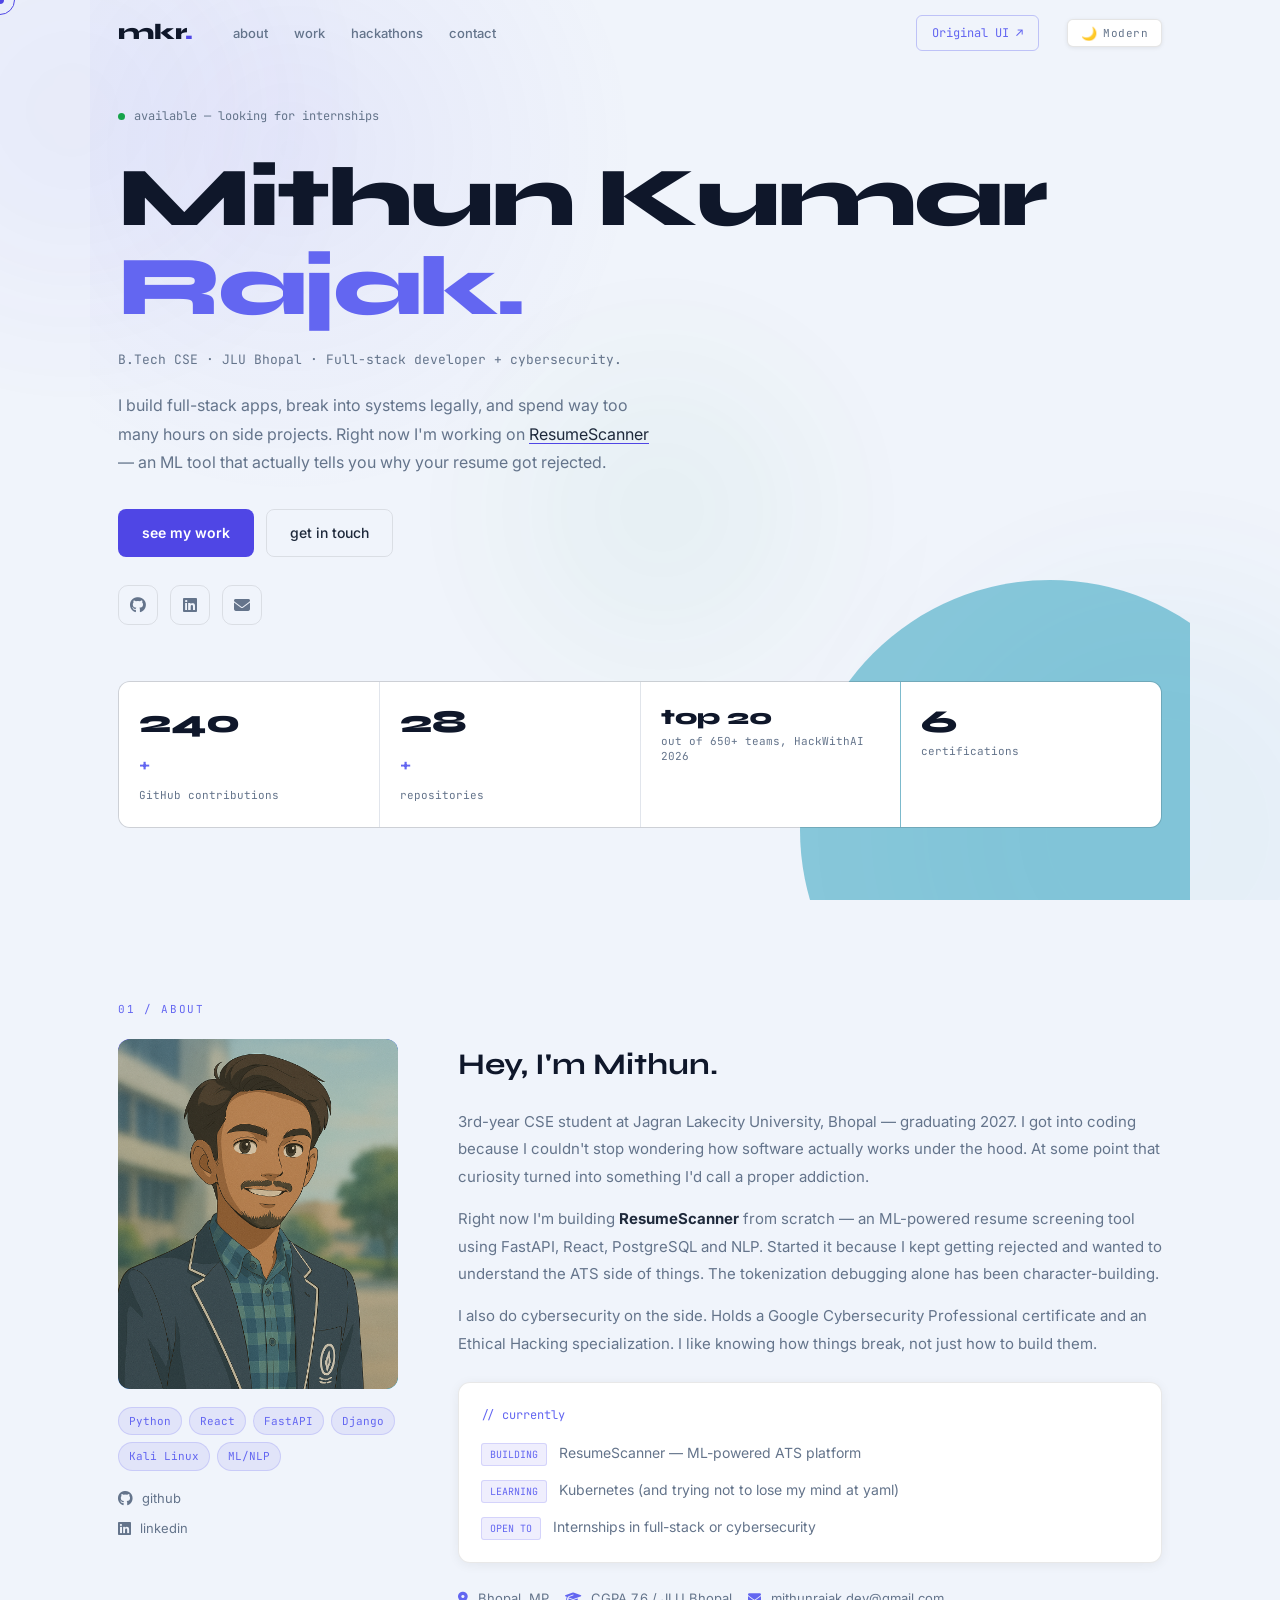
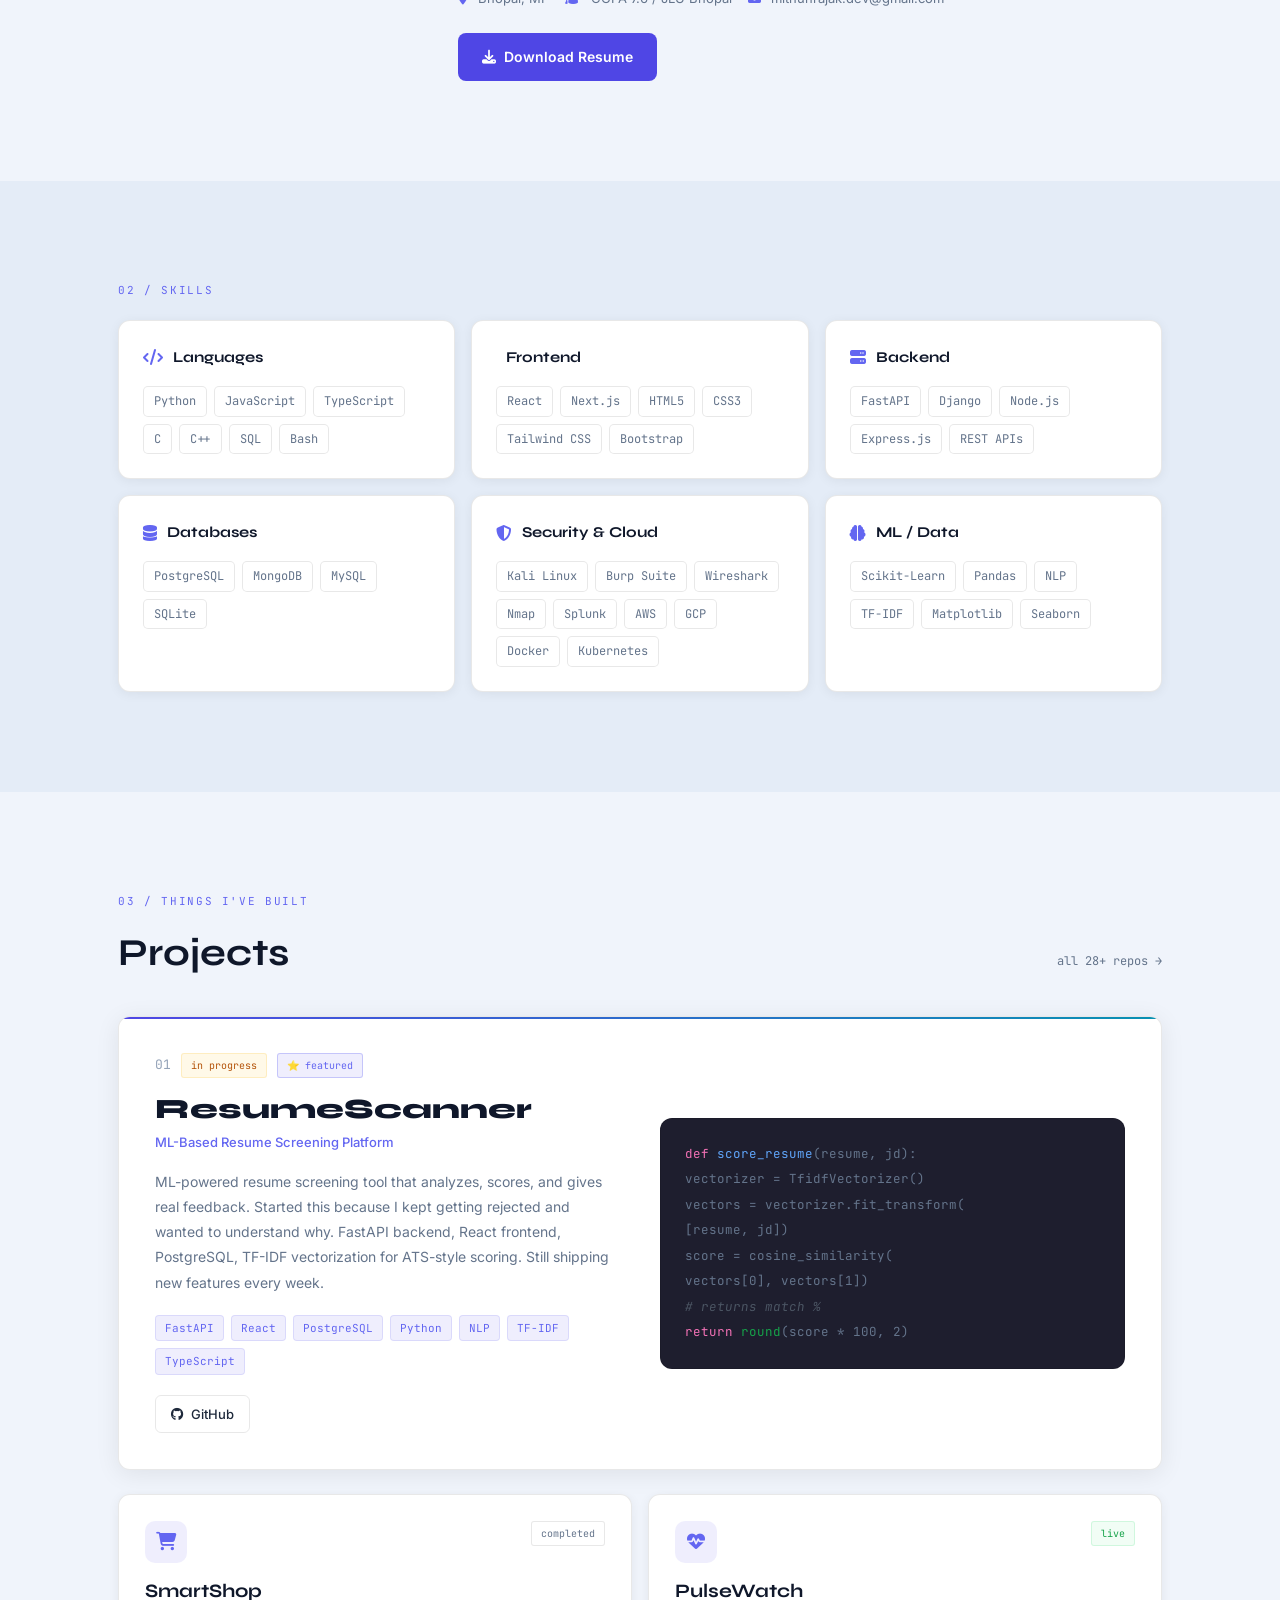
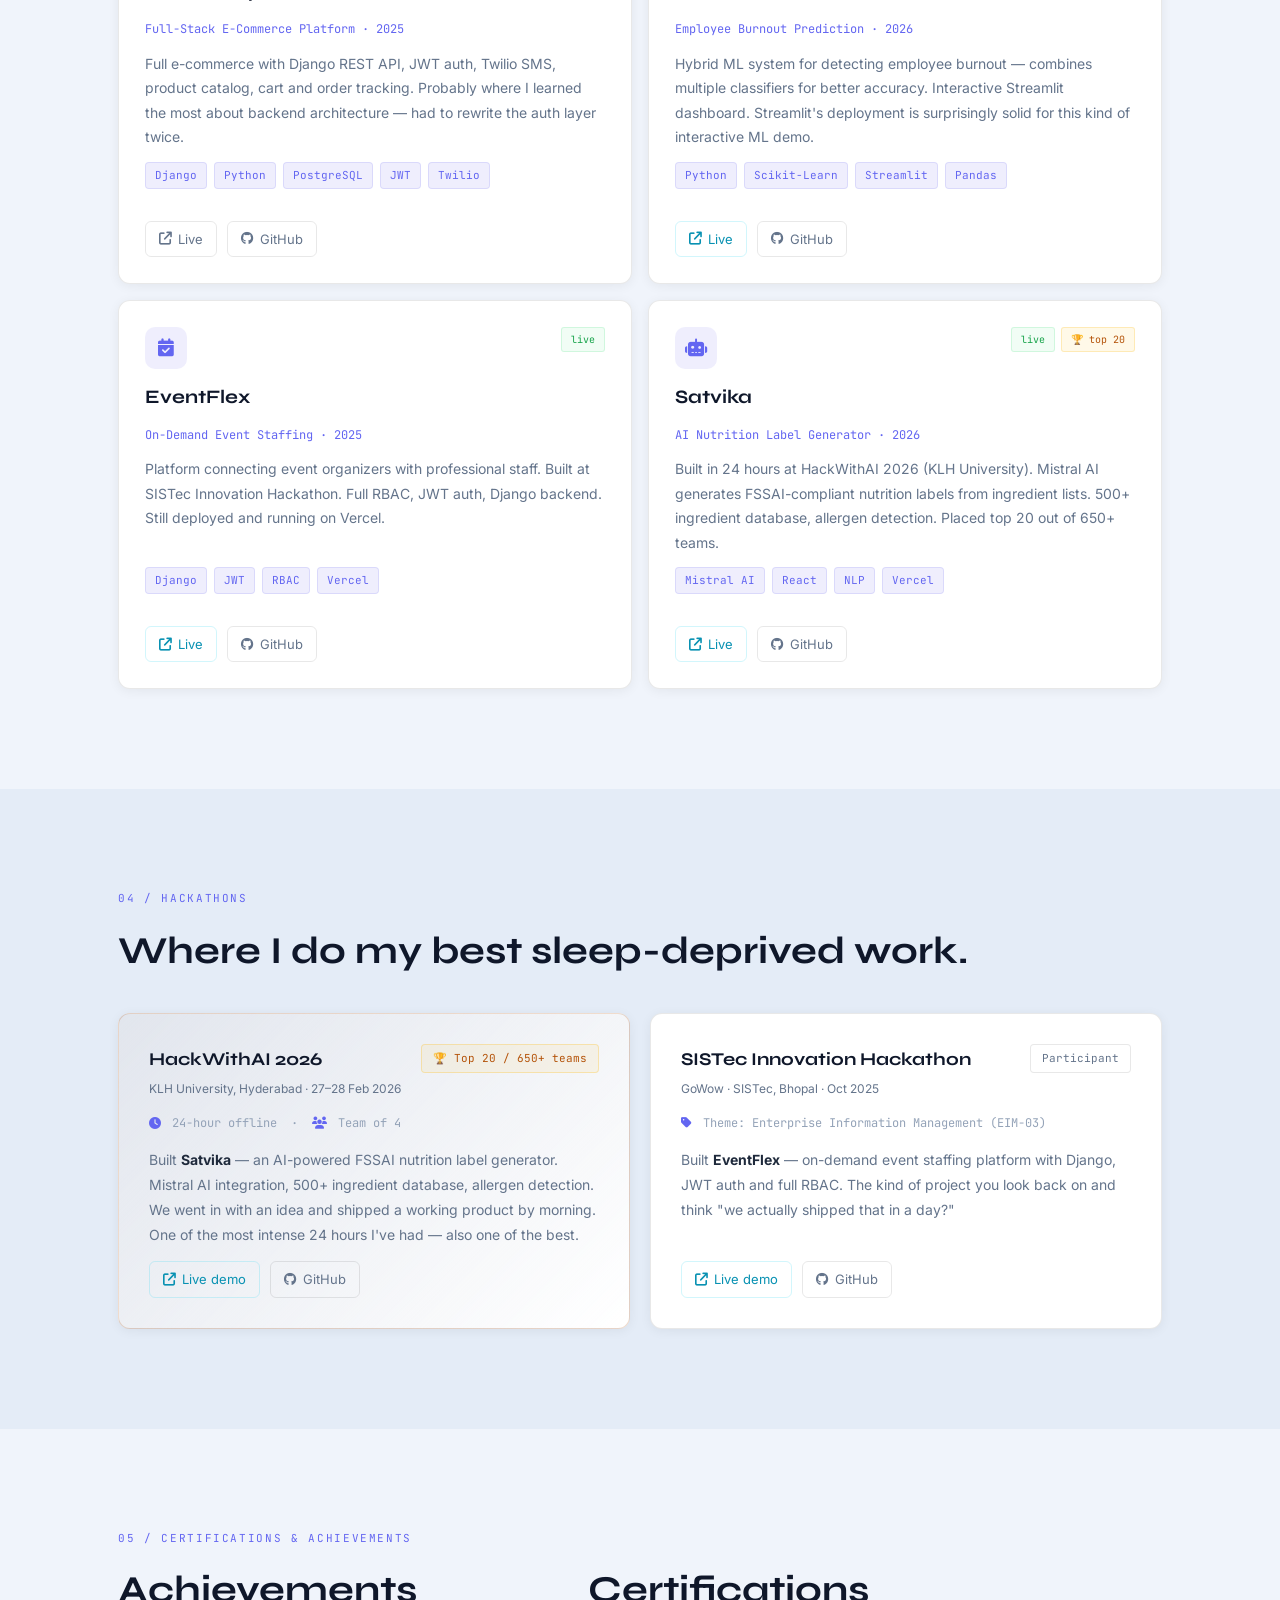
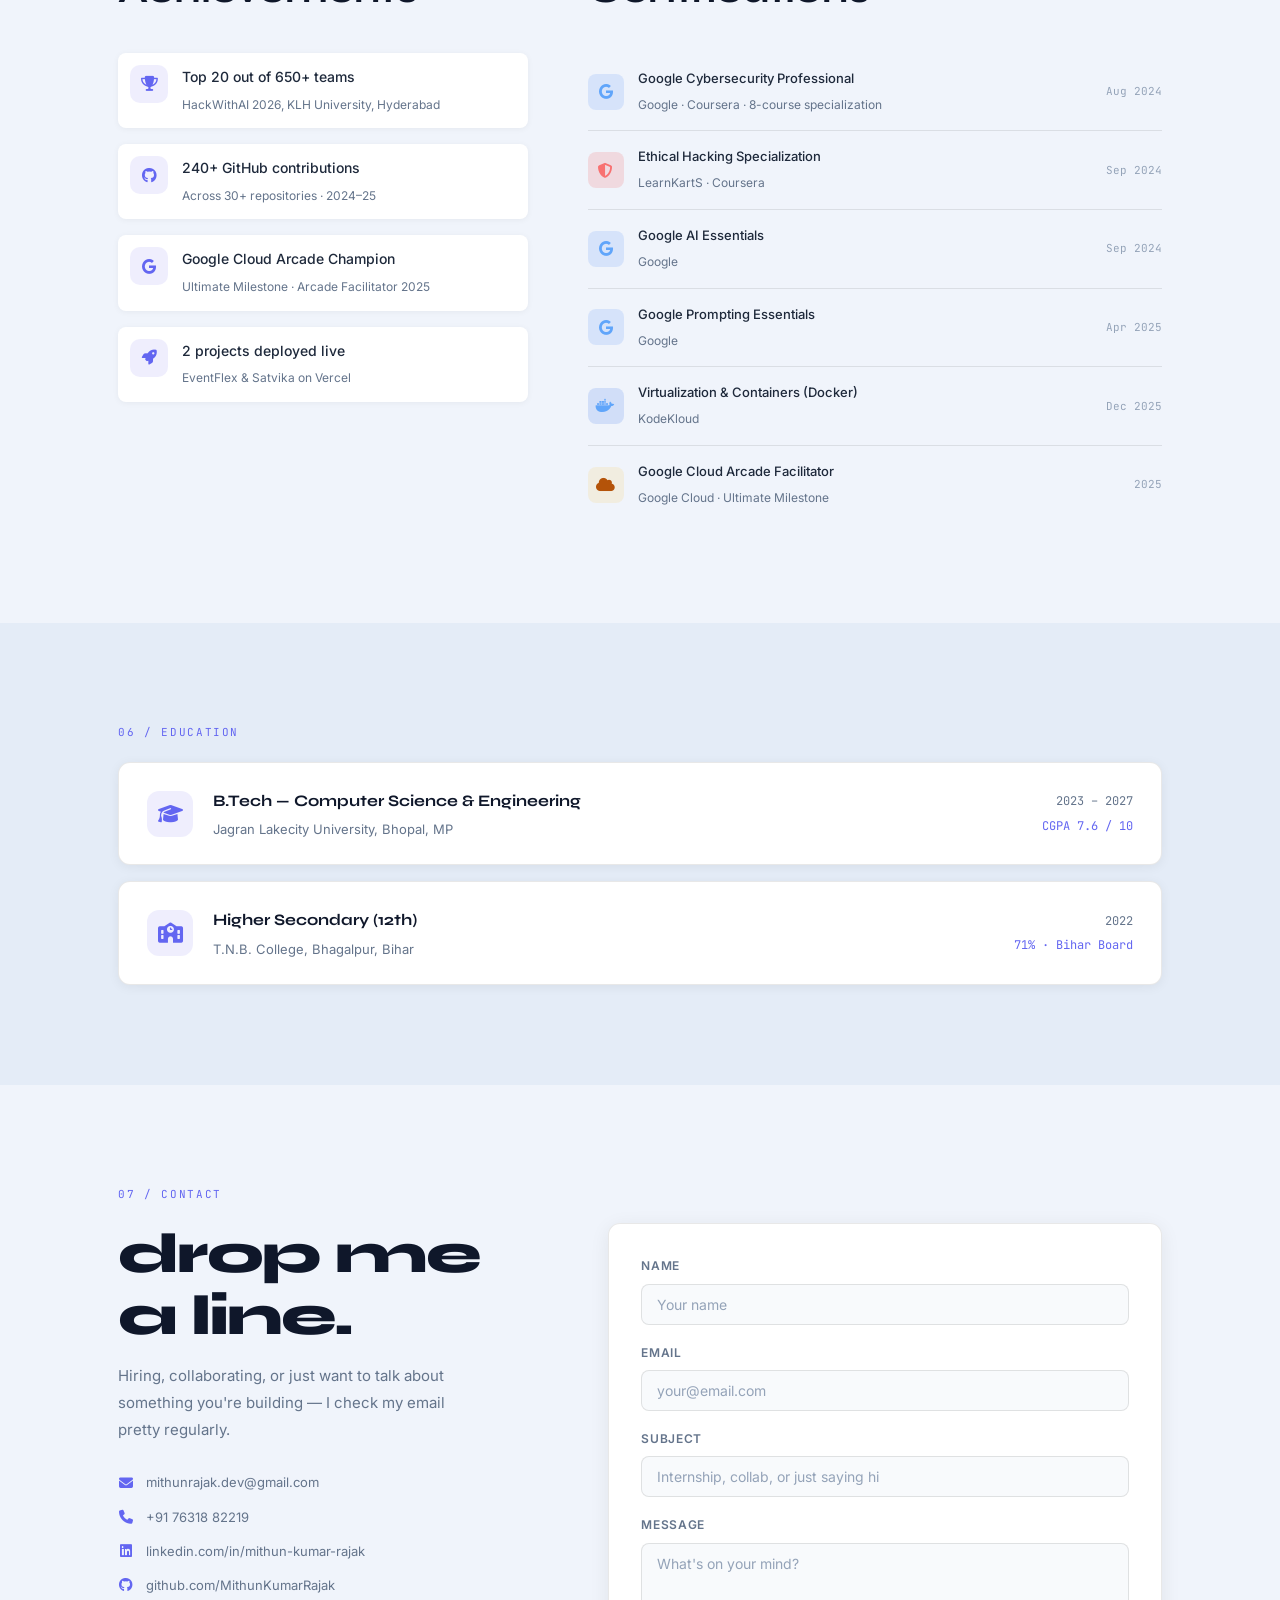
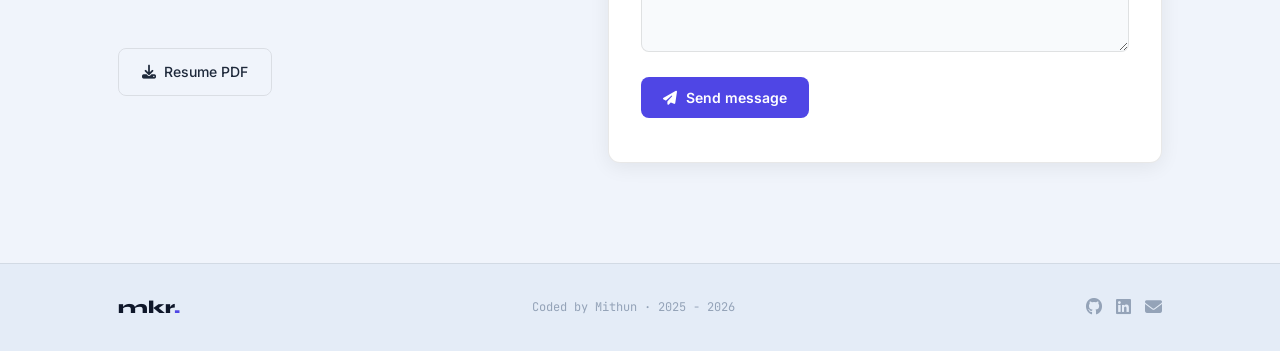
==== commit 5e144b6f: "feat: add live project link to e-commerce" ====
--- a/index.html
+++ b/index.html
@@ -310,6 +310,8 @@
             <span>Django</span><span>Python</span><span>PostgreSQL</span><span>JWT</span><span>Twilio</span>
           </div>
           <div class="proj-actions">
+            <a href="https://mithunkumarrajak.pythonanywhere.com/" target="_blank" class="proj-link"><i
+                class="fa-solid fa-arrow-up-right-from-square"></i> Live</a>
             <a href="https://github.com/MithunKumarRajak/e-commerce" target="_blank" class="proj-link"><i
                 class="fa-brands fa-github"></i> GitHub</a>
           </div>
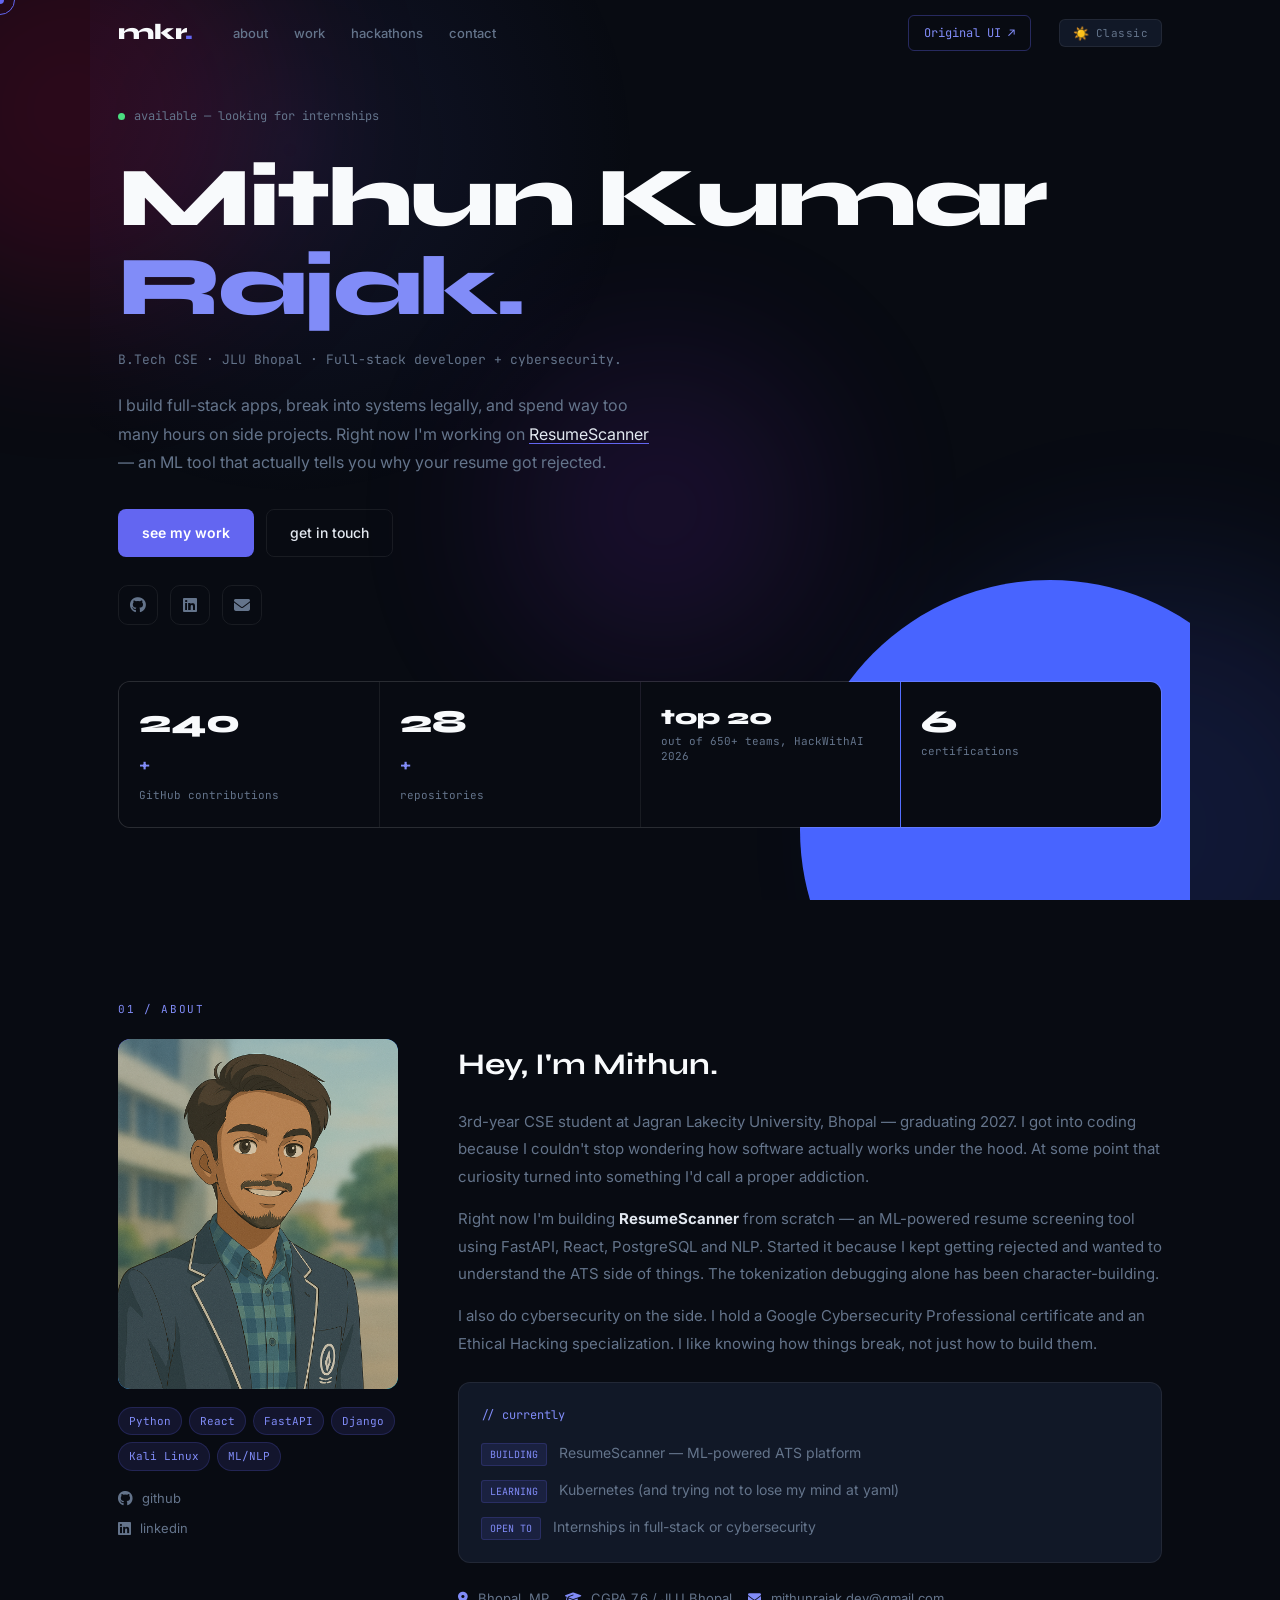
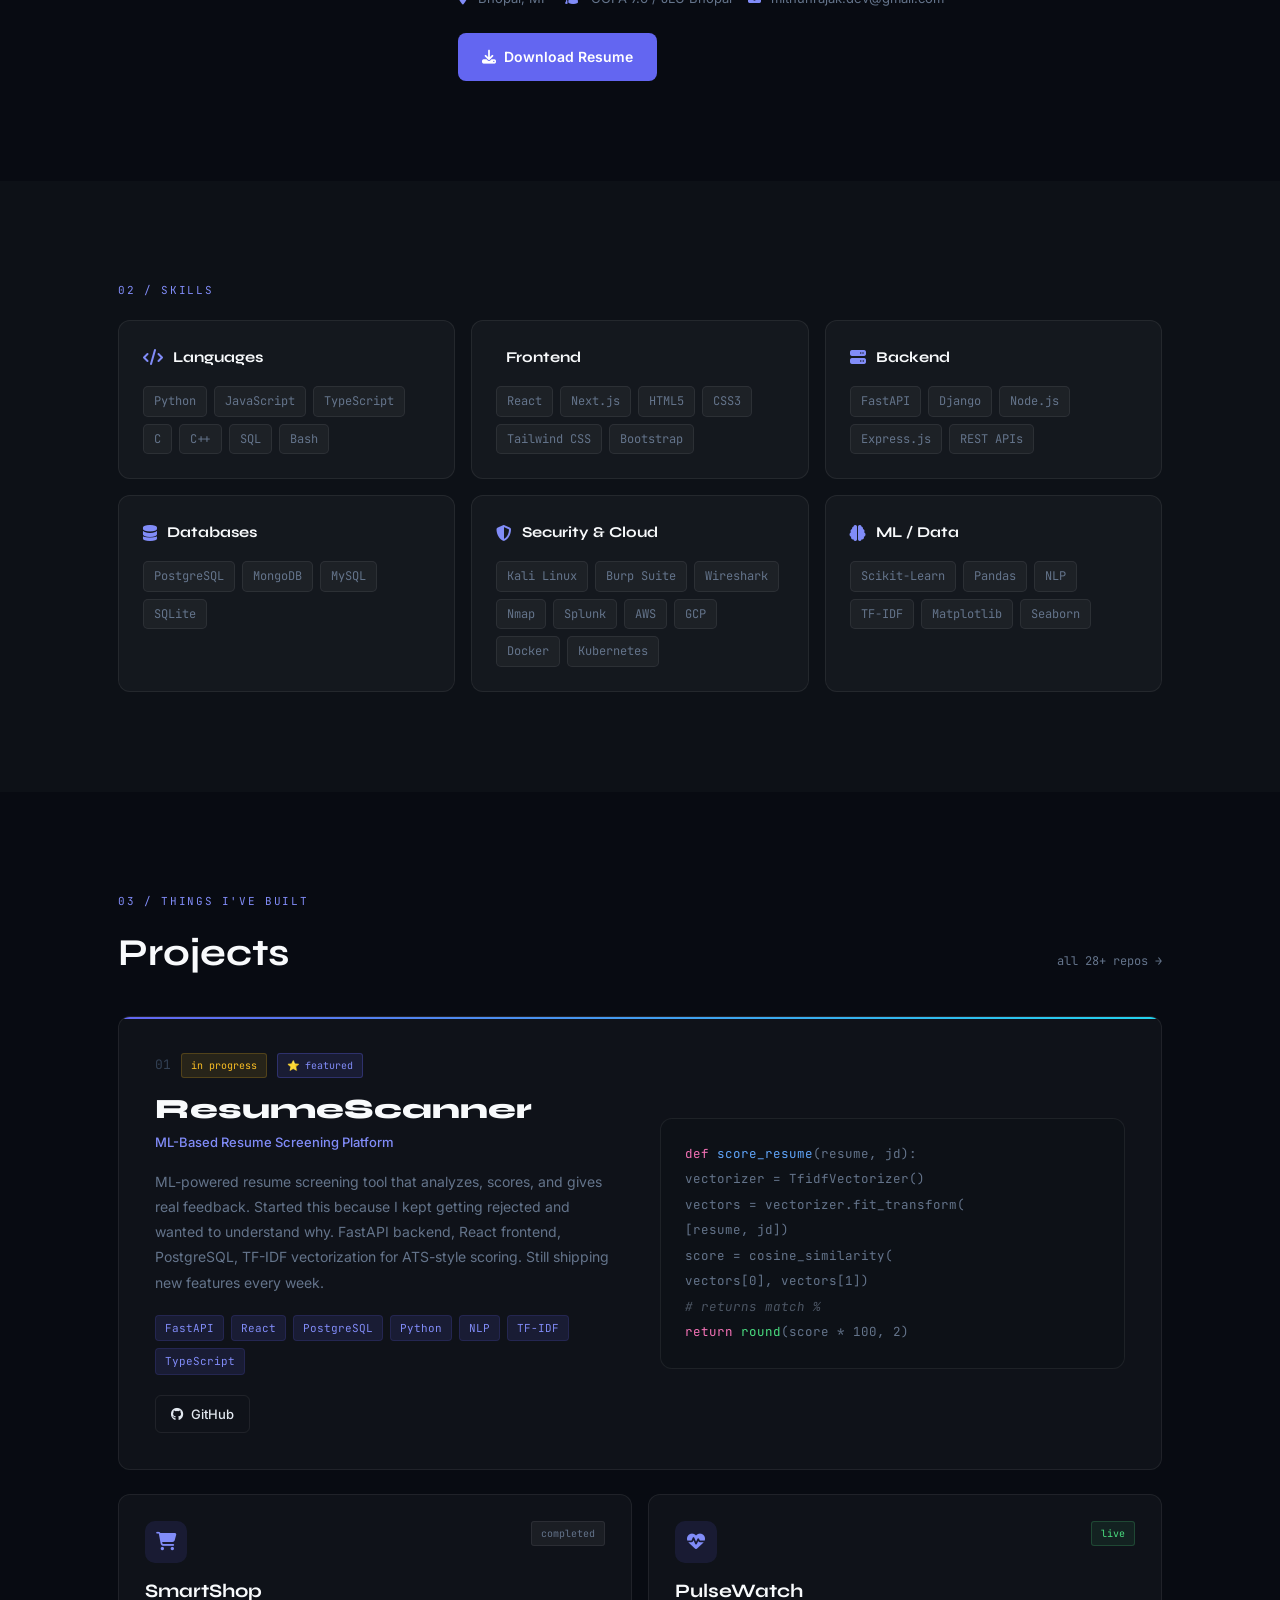
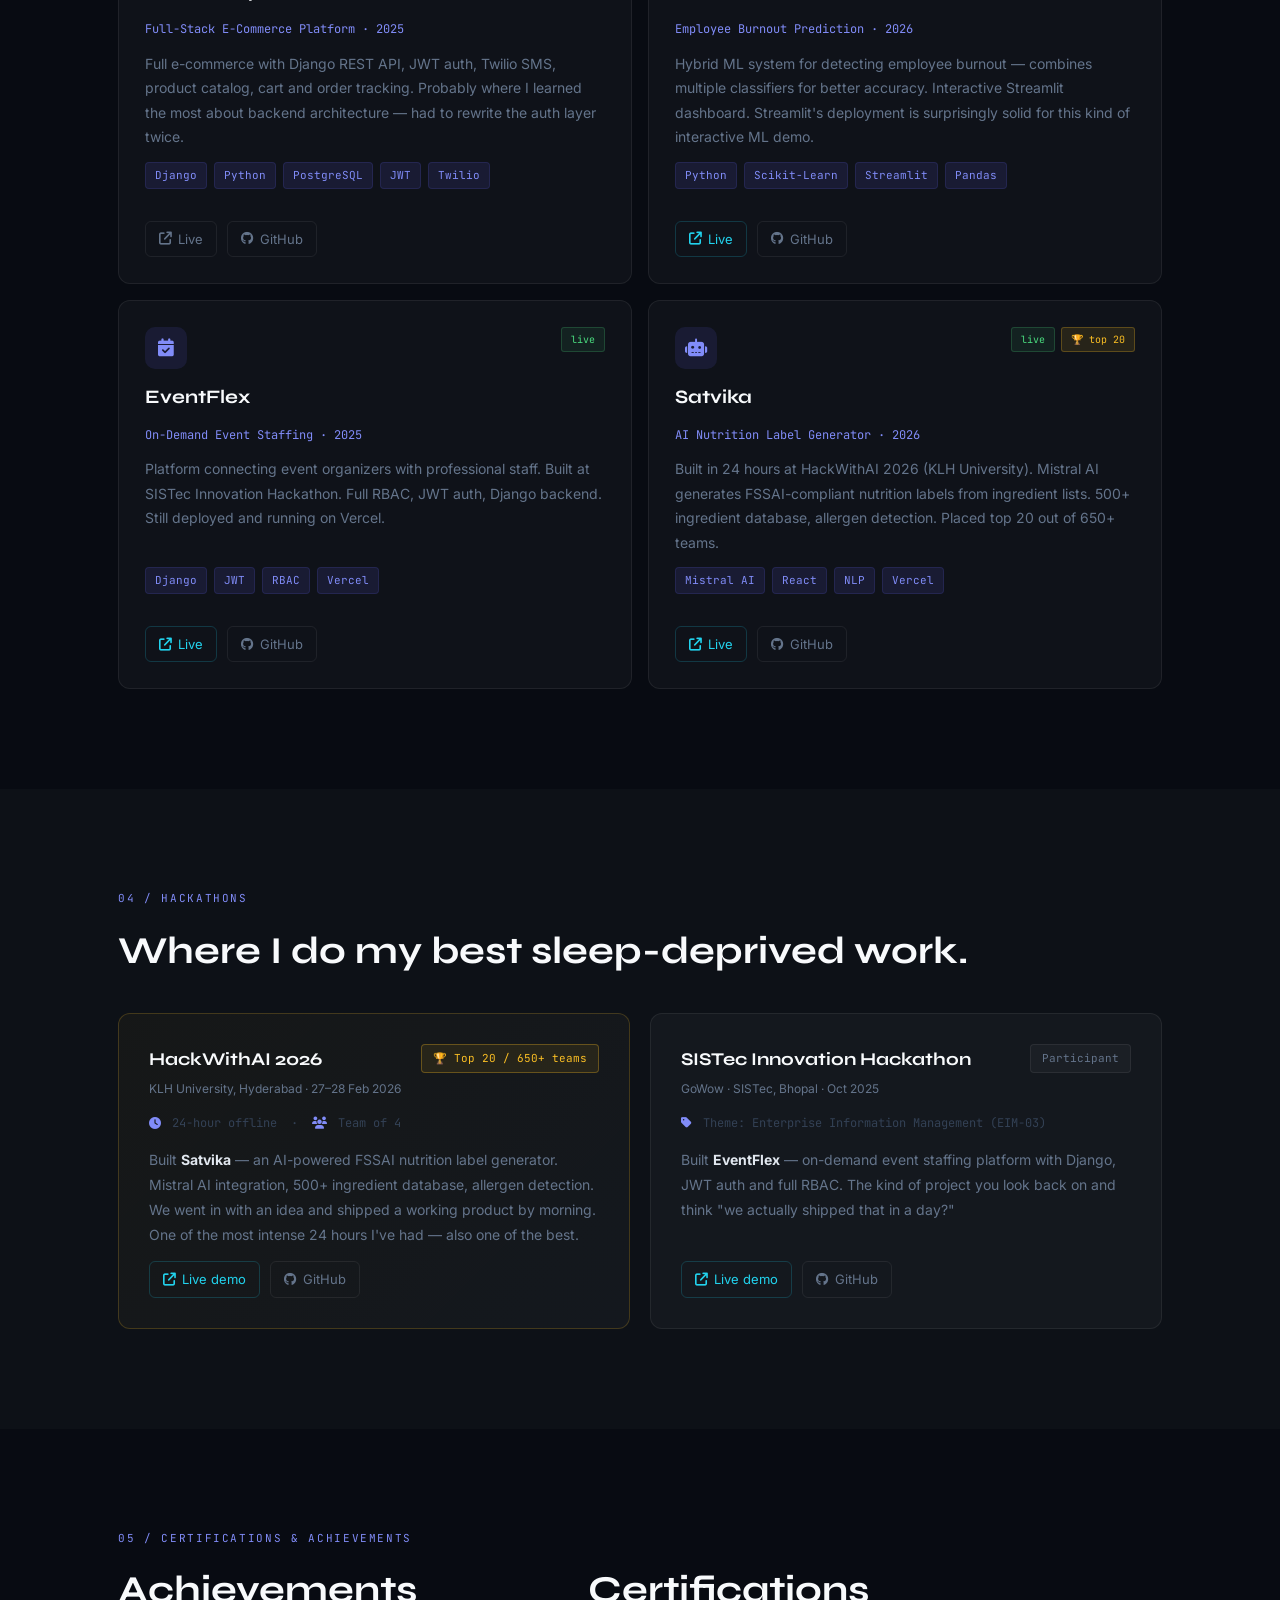
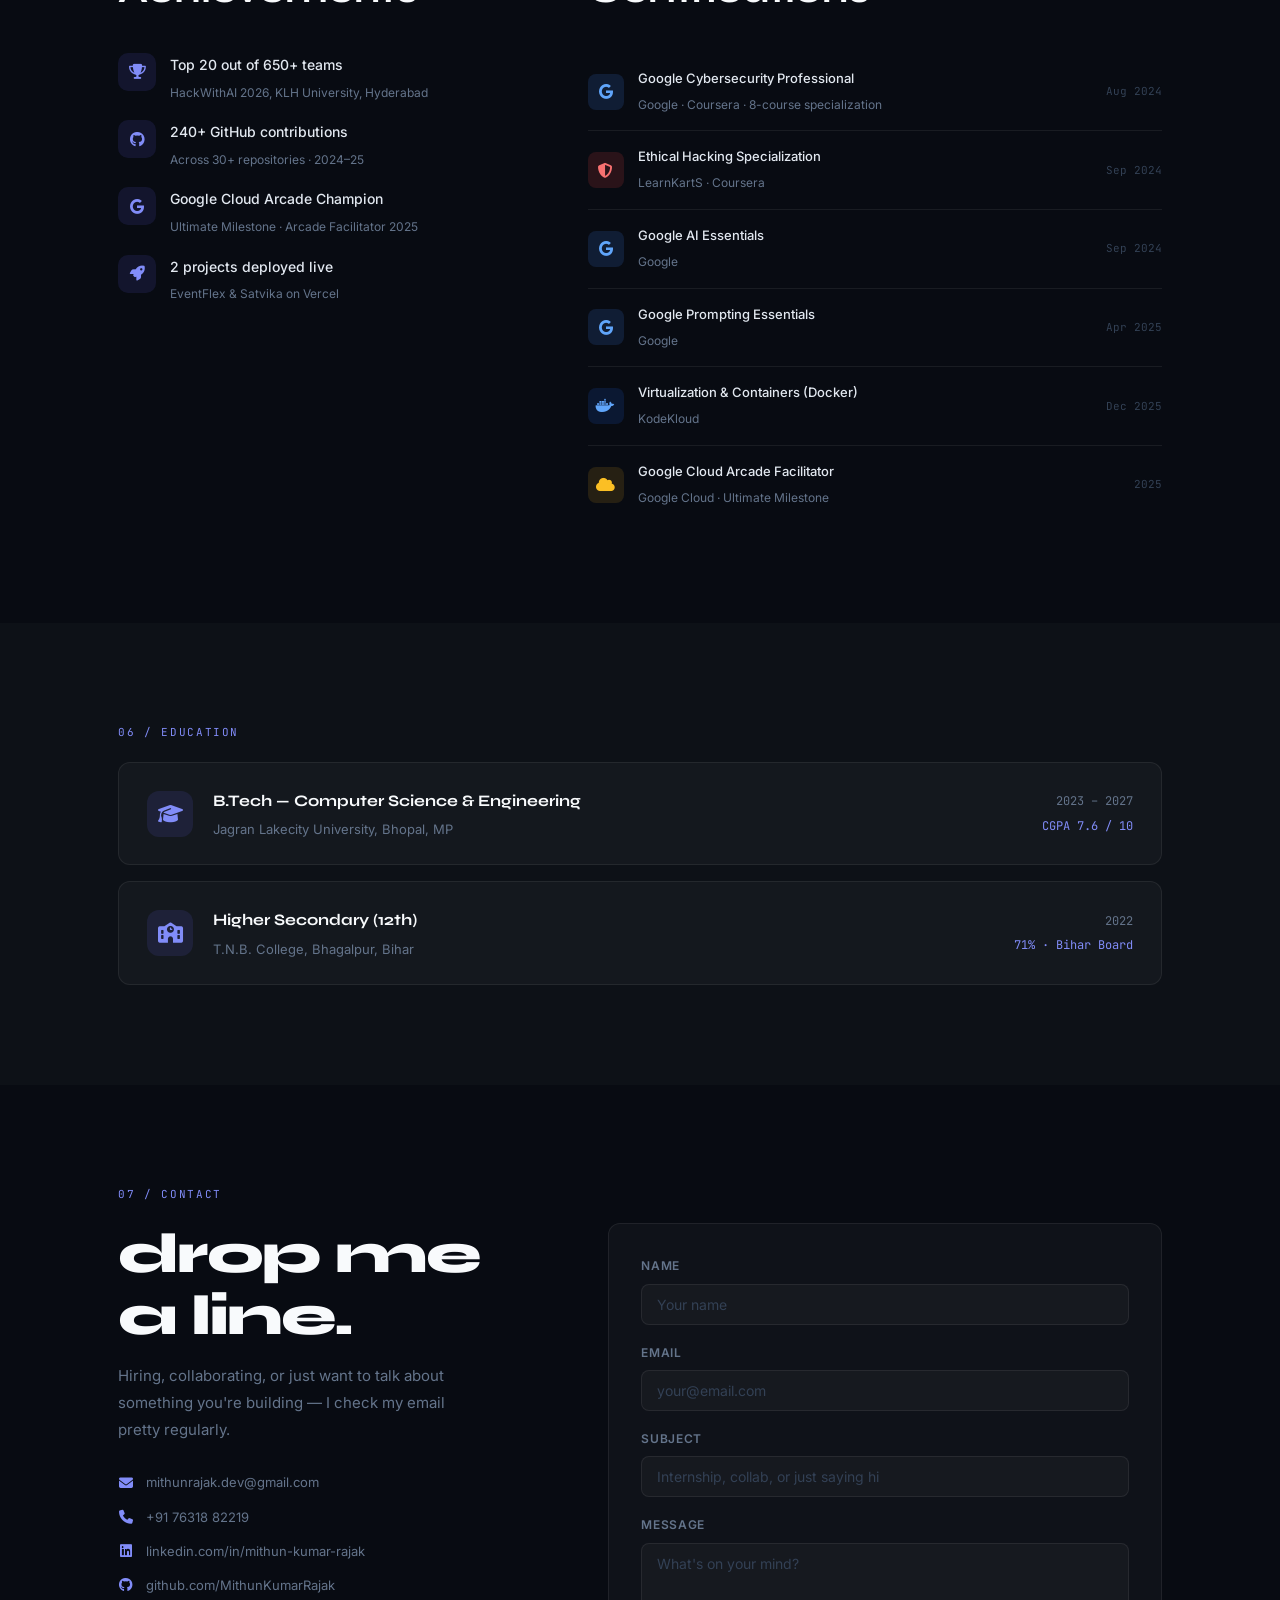
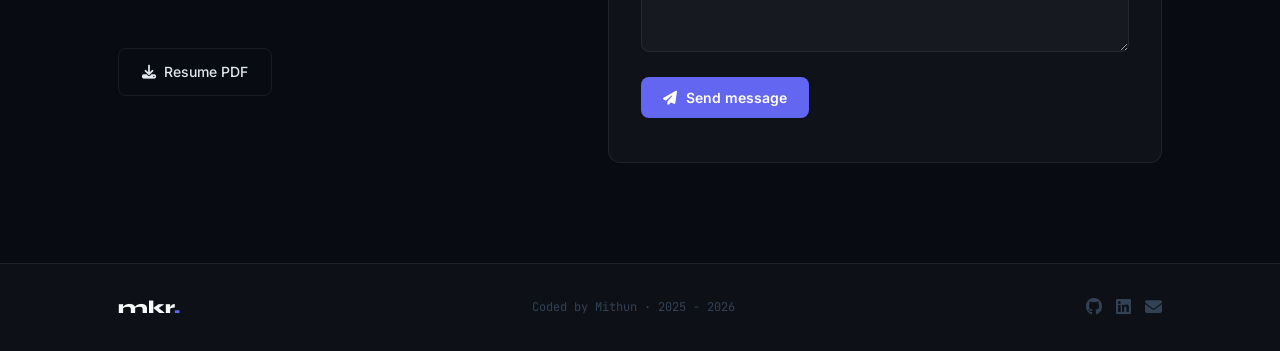
==== commit 4bea2253: "fix: remove AI telltales, correct bugs, clean up dead code - Remove '// JavaScript' header and dead " ====
--- a/index.html
+++ b/index.html
@@ -26,7 +26,7 @@
   <link rel="stylesheet" href="style.css" />
 </head>
 
-<body class="classic">
+<body>
   <!-- Custom Cursor -->
   <div id="cursor" class="custom-cursor"></div>
   <div id="cursor-follower" class="custom-cursor-follower"></div>
@@ -54,7 +54,7 @@
         <span class="theme-label">Modern</span>
       </button>
       <button class="burger" id="burger" aria-label="menu">
-        <span></span><span></span>
+        <span></span><span></span><span></span>
       </button>
     </div>
   </header>
@@ -143,7 +143,7 @@
             been character-building.
           </p>
           <p>
-            I also do cybersecurity on the side. Holds a Google Cybersecurity Professional certificate and an
+            I also do cybersecurity on the side. I hold a Google Cybersecurity Professional certificate and an
             Ethical Hacking specialization. I like knowing how things break, not just how to build them.
           </p>
 
--- a/style.css
+++ b/style.css
@@ -212,6 +212,7 @@
 }
 .burger.open span:nth-child(1) { transform: translateY(6.5px) rotate(45deg); }
 .burger.open span:nth-child(2) { opacity: 0; }
+.burger.open span:nth-child(3) { transform: translateY(-6.5px) rotate(-45deg); }
 
 
 /* ============================================================
@@ -1510,9 +1511,11 @@
 body.classic .theme-toggle-btn:hover {
   border-color: var(--accent);
   color: var(--accent);
-}/* --- PREMIUM UI UPGRADES --- */
-
-/* Custom Cursor */
+}
+
+/* ============================================================
+   CUSTOM CURSOR + 3D TILT
+   ============================================================ */
 @media (min-width: 768px) {
   body, a, button, .proj-card, .bento-item { cursor: none; }
 }
@@ -1544,7 +1547,7 @@
 .cursor-hover .custom-cursor {
   width: 50px;
   height: 50px;
-  background-color: rgba(255, 0, 79, 0.1);
+  background-color: rgba(99, 102, 241, 0.15);
   border: 1px solid var(--accent);
 }
 .cursor-hover .custom-cursor-follower {
@@ -1583,17 +1586,12 @@
   100% { transform: translate(0, 0) scale(1); }
 }
 
-/* Staggered Reveals */
+/* staggered reveal delays for project cards */
 .proj-grid .proj-card:nth-child(1) { transition-delay: 0.1s; }
 .proj-grid .proj-card:nth-child(2) { transition-delay: 0.2s; }
 .proj-grid .proj-card:nth-child(3) { transition-delay: 0.3s; }
-.bento-grid > div:nth-child(1) { transition-delay: 0.05s; }
-.bento-grid > div:nth-child(2) { transition-delay: 0.1s; }
-.bento-grid > div:nth-child(3) { transition-delay: 0.15s; }
-.bento-grid > div:nth-child(4) { transition-delay: 0.2s; }
-
-/* 3D Tilt Transitions */
+
+/* 3d tilt — preserve-3d so JS perspective transform works */
 .proj-card, .bento-item {
   transform-style: preserve-3d;
-  transition: transform 0.2s ease-out, box-shadow 0.3s ease, border-color 0.3s ease;
-}
+}
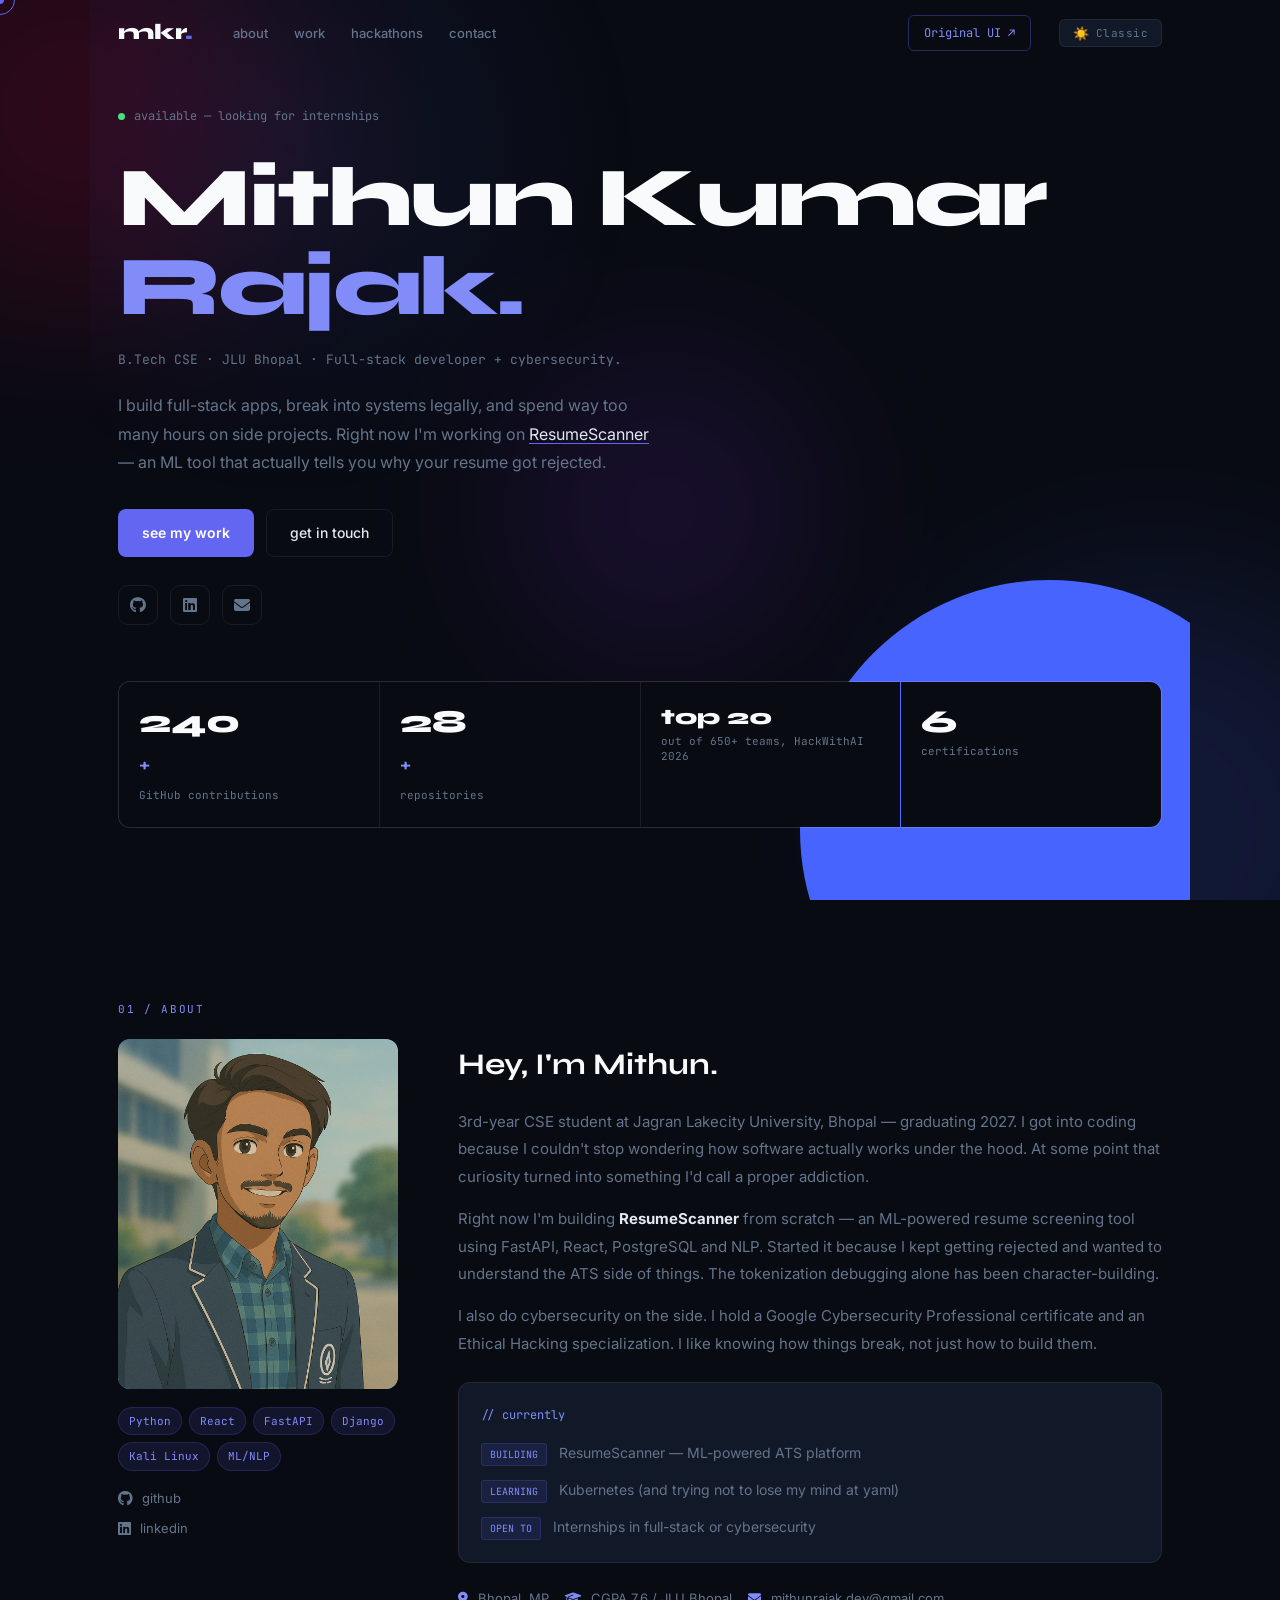
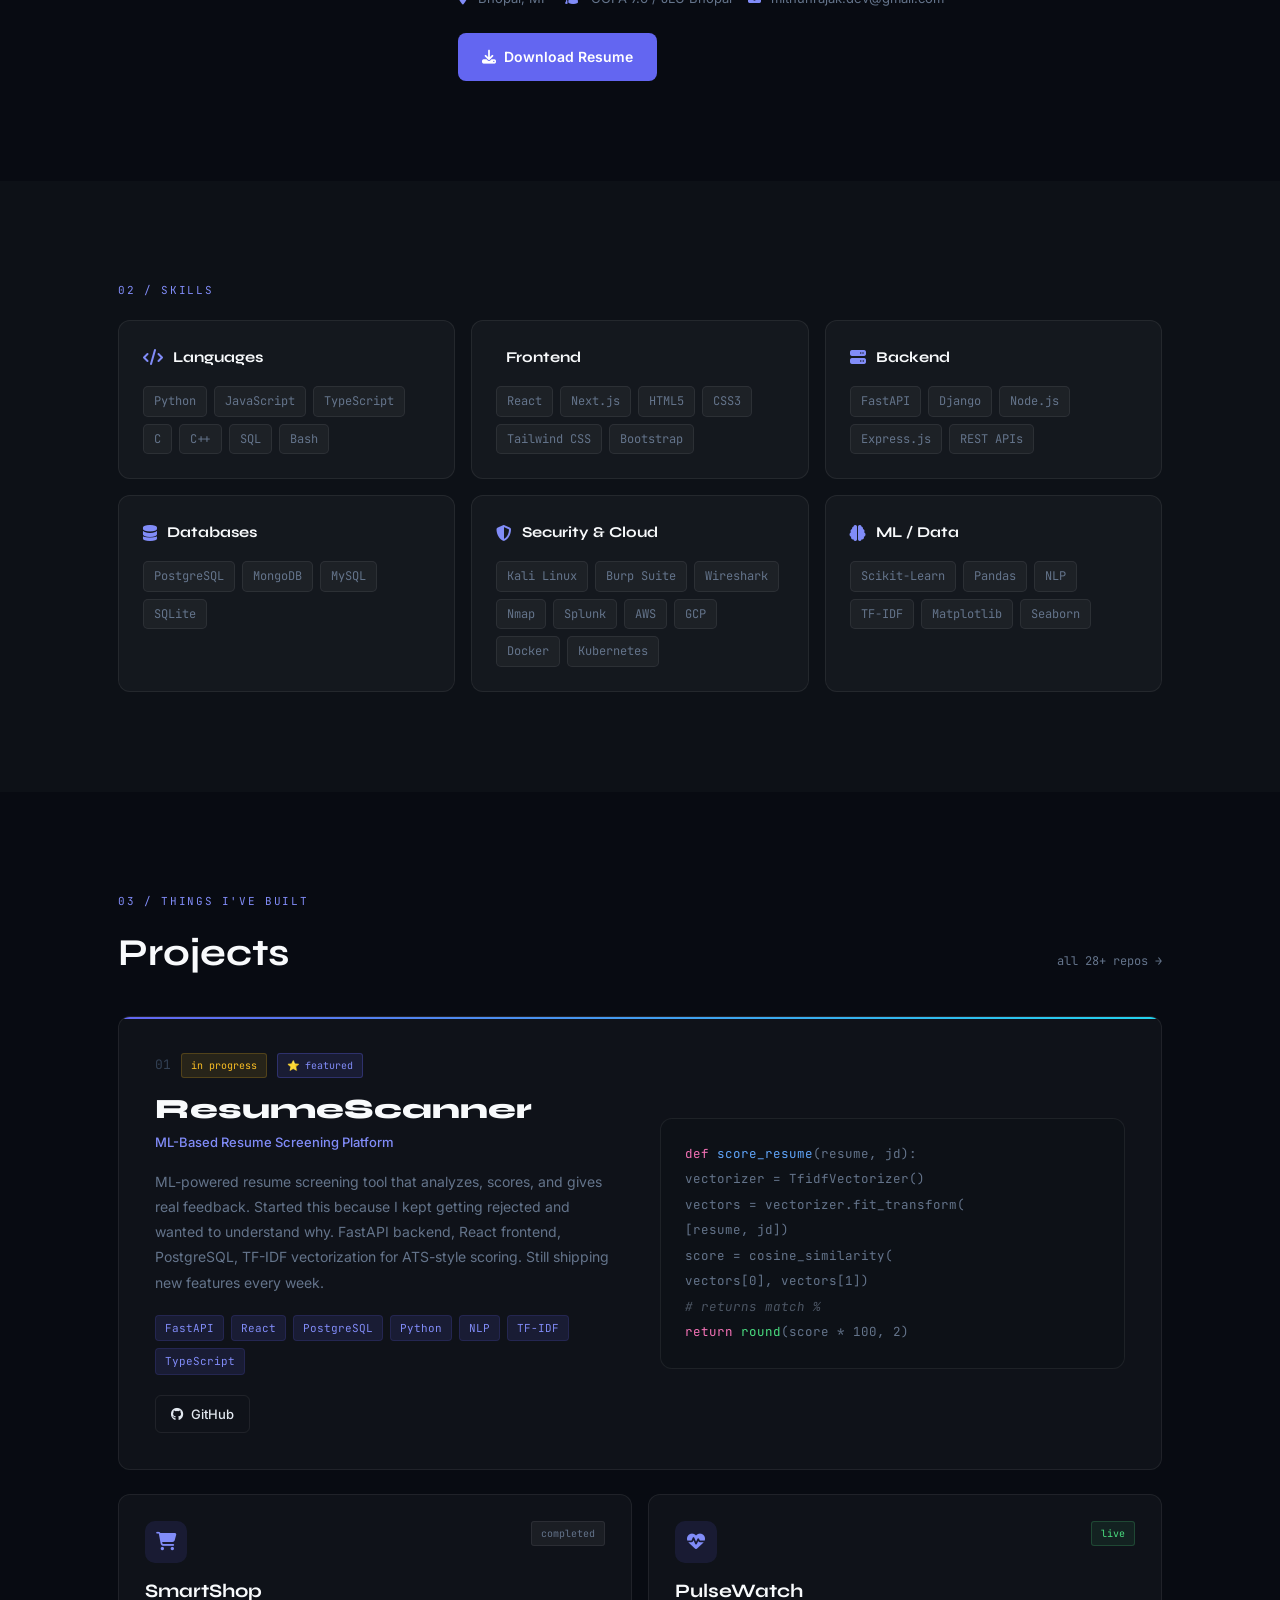
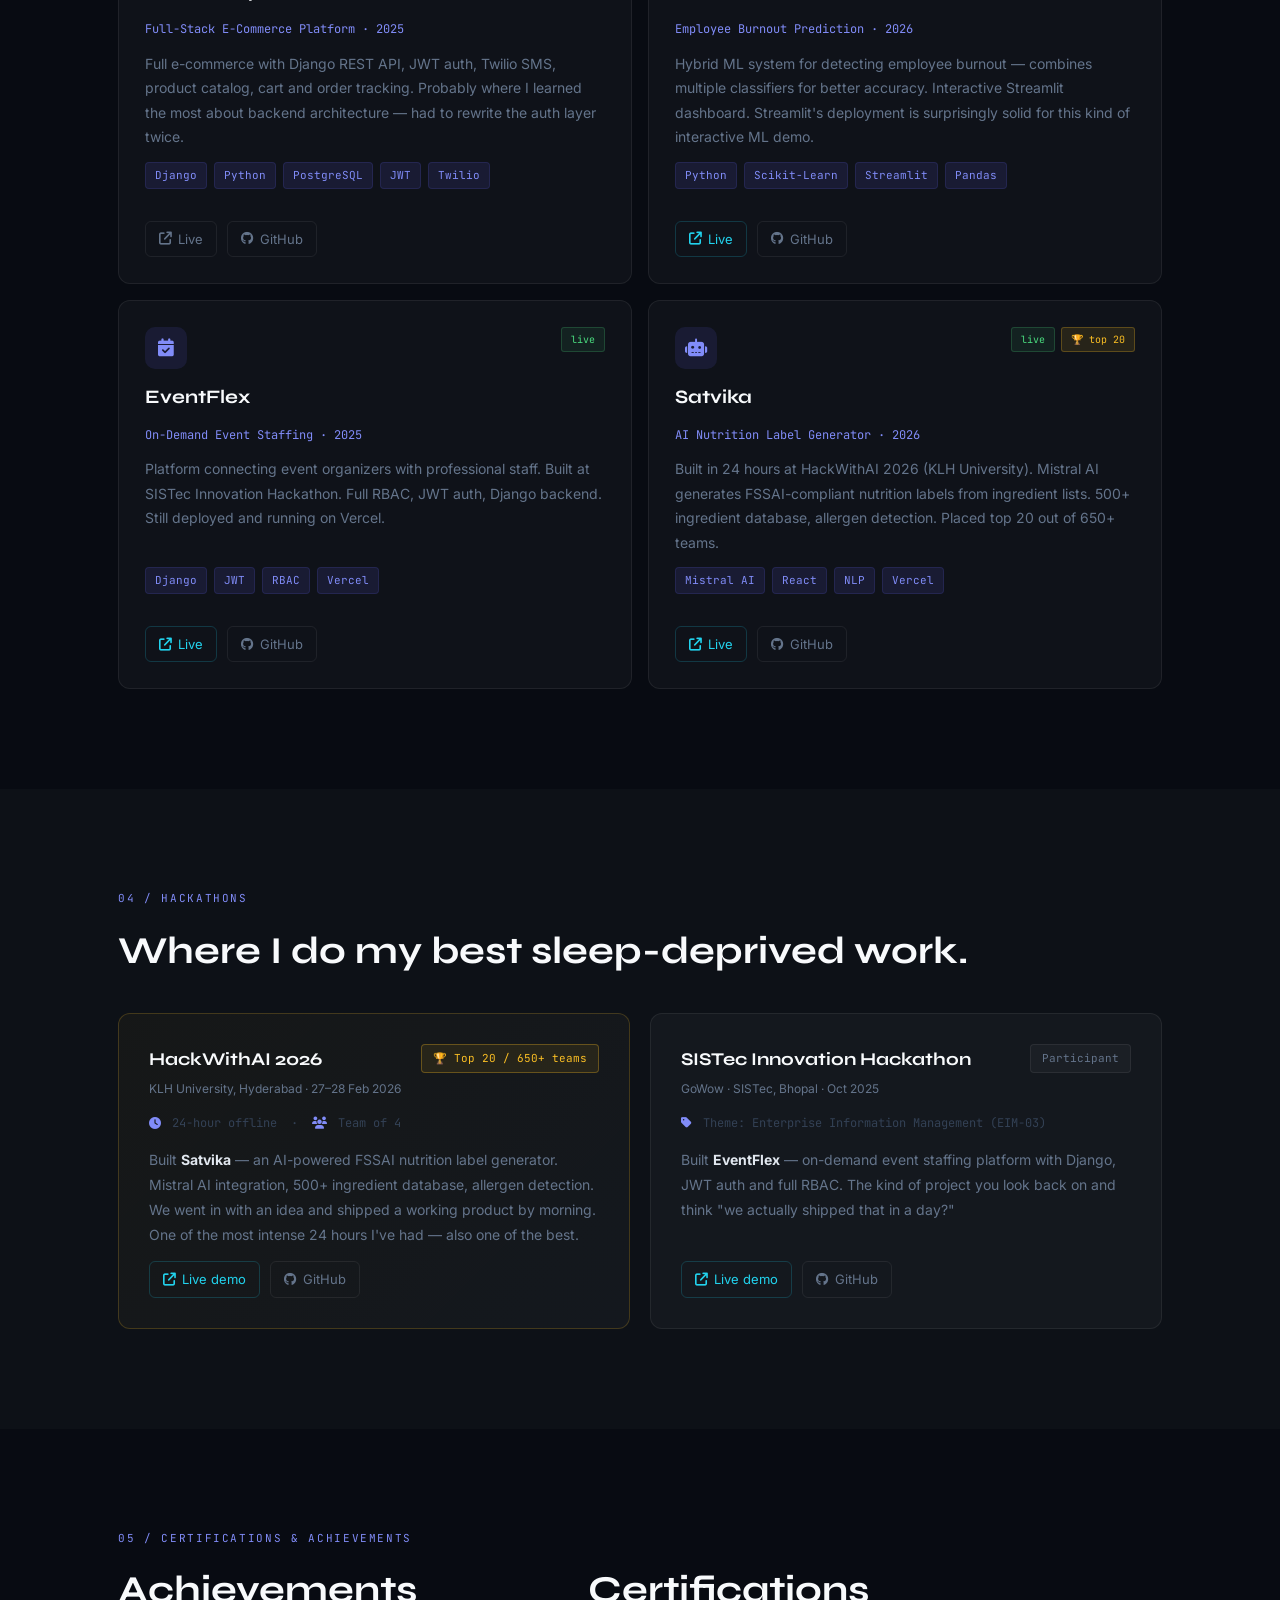
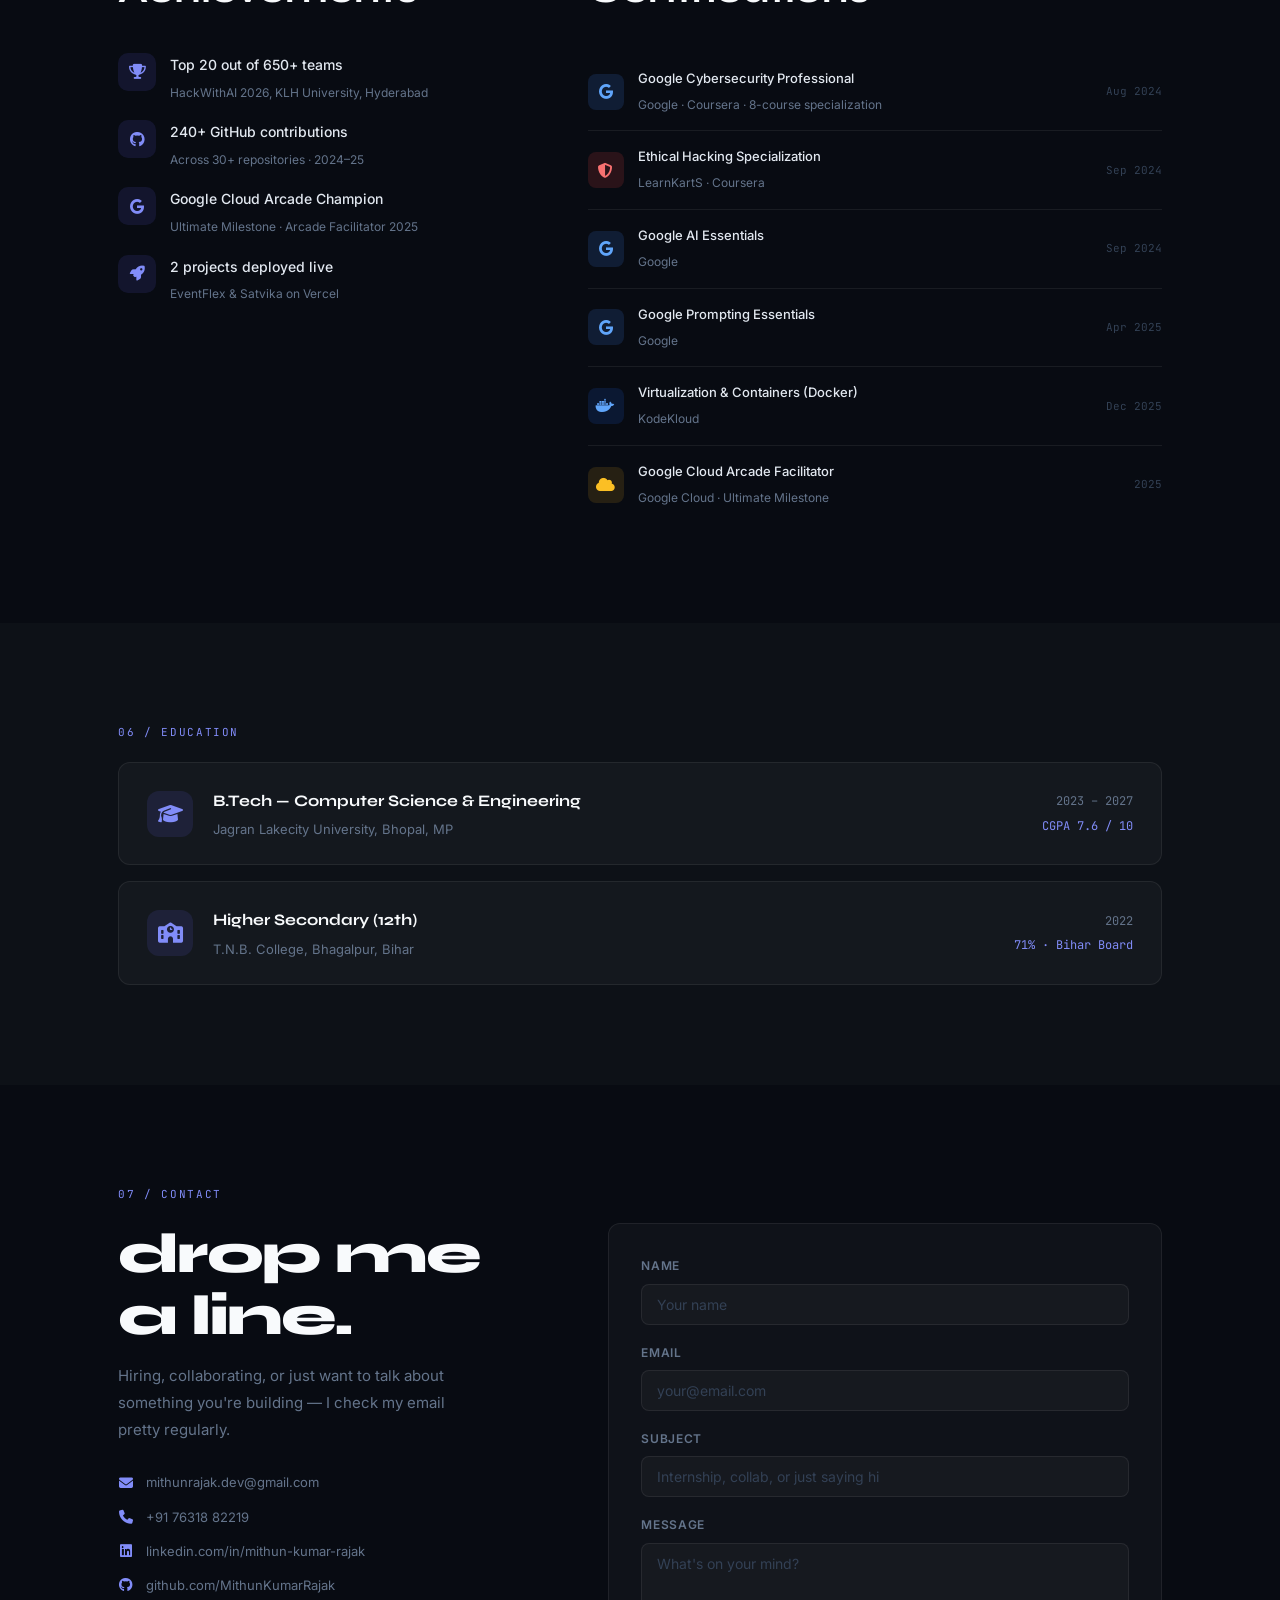
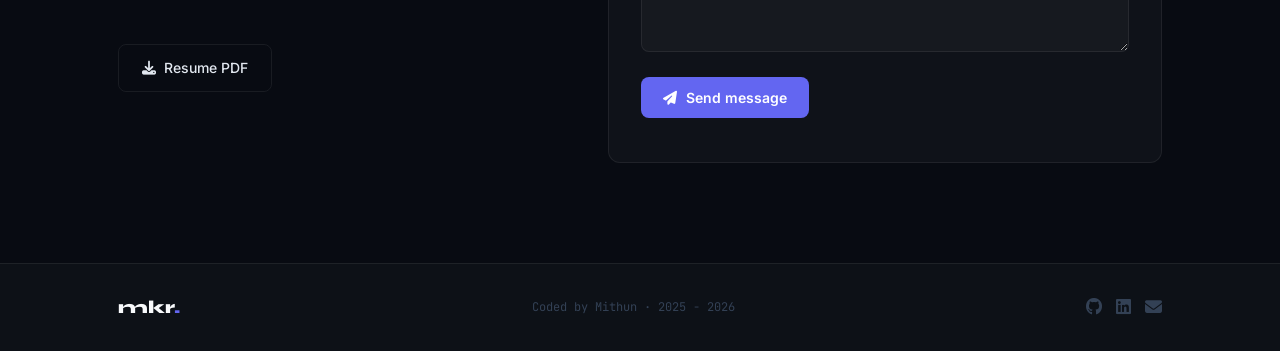
==== commit d1487b43: "Revised and fixed issues" ====
--- a/index.html
+++ b/index.html
@@ -12,11 +12,14 @@
   <meta property="og:description"
     content="CS student, full-stack dev, cybersec nerd. Check out what I've been building." />
   <meta property="og:type" content="website" />
+  <meta property="og:url" content="https://mithunkumarrajak.github.io/Portfolio/" />
+  <meta property="og:image" content="https://mithunkumarrajak.github.io/Portfolio/images/user.png" />
   <style>
     body {
       visibility: hidden;
     }
   </style>
+  <noscript><style>body { visibility: visible !important; }</style></noscript>
   <link rel="preconnect" href="https://fonts.googleapis.com" />
   <link rel="preconnect" href="https://fonts.gstatic.com" crossorigin />
   <link
@@ -38,7 +41,7 @@
     <div class="blob blob-3"></div>
   </div>
 
-  <!-- nav -->
+  <!-- header / nav -->
   <header id="header">
     <div class="header-inner">
       <a href="#home" class="logo">mkr<span class="logo-dot">.</span></a>
@@ -74,7 +77,7 @@
       </p>
       <p class="hero-desc">
         I build full-stack apps, break into systems legally, and spend way too many hours on side projects.
-        Right now I'm working on <a href="https://github.com/MithunKumarRajak/ResumeScanner" target="_blank"
+        Right now I'm working on <a href="https://github.com/MithunKumarRajak/ResumeScanner" target="_blank" rel="noopener noreferrer"
           class="inline-link">ResumeScanner</a>
         — an ML tool that actually tells you why your resume got rejected.
       </p>
@@ -83,9 +86,9 @@
         <a href="#contact" class="btn-ghost">get in touch</a>
       </div>
       <div class="hero-links">
-        <a href="https://github.com/MithunKumarRajak" target="_blank" aria-label="GitHub"><i
+        <a href="https://github.com/MithunKumarRajak" target="_blank" rel="noopener noreferrer" aria-label="GitHub"><i
             class="fa-brands fa-github"></i></a>
-        <a href="https://www.linkedin.com/in/mithun-kumar-rajak/" target="_blank" aria-label="LinkedIn"><i
+        <a href="https://www.linkedin.com/in/mithun-kumar-rajak/" target="_blank" rel="noopener noreferrer" aria-label="LinkedIn"><i
             class="fa-brands fa-linkedin"></i></a>
         <a href="mailto:mithunrajak.dev@gmail.com" aria-label="Email"><i class="fa-solid fa-envelope"></i></a>
       </div>
@@ -124,8 +127,8 @@
             <span>Django</span><span>Kali Linux</span><span>ML/NLP</span>
           </div>
           <div class="about-socials">
-            <a href="https://github.com/MithunKumarRajak" target="_blank"><i class="fa-brands fa-github"></i> github</a>
-            <a href="https://www.linkedin.com/in/mithun-kumar-rajak/" target="_blank"><i
+            <a href="https://github.com/MithunKumarRajak" target="_blank" rel="noopener noreferrer"><i class="fa-brands fa-github"></i> github</a>
+            <a href="https://www.linkedin.com/in/mithun-kumar-rajak/" target="_blank" rel="noopener noreferrer"><i
                 class="fa-brands fa-linkedin"></i> linkedin</a>
           </div>
         </div>
@@ -170,8 +173,7 @@
             <span><i class="fa-solid fa-graduation-cap"></i> CGPA 7.6 / JLU Bhopal</span>
             <span><i class="fa-solid fa-envelope"></i> mithunrajak.dev@gmail.com</span>
           </div>
-          <a href="images/MithunKumarRajak_Resume.pdf" download class="btn-solid"
-            style="margin-top:24px;display:inline-flex;align-items:center;gap:8px;">
+          <a href="images/MithunKumarRajak_Resume.pdf" download class="btn-solid btn-download">
             <i class="fa-solid fa-download"></i> Download Resume
           </a>
         </div>
@@ -248,7 +250,7 @@
       <div class="sec-label reveal">03 / things I've built</div>
       <div class="proj-top reveal">
         <h2 class="sec-heading">Projects</h2>
-        <a href="https://github.com/MithunKumarRajak?tab=repositories" target="_blank" class="all-repos">all 28+ repos
+        <a href="https://github.com/MithunKumarRajak?tab=repositories" target="_blank" rel="noopener noreferrer" class="all-repos">all 28+ repos
           →</a>
       </div>
 
@@ -272,7 +274,7 @@
             <span>Python</span><span>NLP</span><span>TF-IDF</span><span>TypeScript</span>
           </div>
           <div class="proj-actions">
-            <a href="https://github.com/MithunKumarRajak/ResumeScanner" target="_blank" class="proj-btn"><i
+            <a href="https://github.com/MithunKumarRajak/ResumeScanner" target="_blank" rel="noopener noreferrer" class="proj-btn"><i
                 class="fa-brands fa-github"></i> GitHub</a>
           </div>
         </div>
@@ -310,9 +312,9 @@
             <span>Django</span><span>Python</span><span>PostgreSQL</span><span>JWT</span><span>Twilio</span>
           </div>
           <div class="proj-actions">
-            <a href="https://mithunkumarrajak.pythonanywhere.com/" target="_blank" class="proj-link"><i
+            <a href="https://mithunkumarrajak.pythonanywhere.com/" target="_blank" rel="noopener noreferrer" class="proj-link"><i
                 class="fa-solid fa-arrow-up-right-from-square"></i> Live</a>
-            <a href="https://github.com/MithunKumarRajak/e-commerce" target="_blank" class="proj-link"><i
+            <a href="https://github.com/MithunKumarRajak/e-commerce" target="_blank" rel="noopener noreferrer" class="proj-link"><i
                 class="fa-brands fa-github"></i> GitHub</a>
           </div>
         </div>
@@ -331,9 +333,9 @@
             <span>Python</span><span>Scikit-Learn</span><span>Streamlit</span><span>Pandas</span>
           </div>
           <div class="proj-actions">
-            <a href="https://pulsewatch.streamlit.app/" target="_blank" class="proj-link live-link"><i
+            <a href="https://pulsewatch.streamlit.app/" target="_blank" rel="noopener noreferrer" class="proj-link live-link"><i
                 class="fa-solid fa-arrow-up-right-from-square"></i> Live</a>
-            <a href="https://github.com/MithunKumarRajak/PulseWatch" target="_blank" class="proj-link"><i
+            <a href="https://github.com/MithunKumarRajak/PulseWatch" target="_blank" rel="noopener noreferrer" class="proj-link"><i
                 class="fa-brands fa-github"></i> GitHub</a>
           </div>
         </div>
@@ -351,9 +353,9 @@
             <span>Django</span><span>JWT</span><span>RBAC</span><span>Vercel</span>
           </div>
           <div class="proj-actions">
-            <a href="https://event-flex-tawny.vercel.app" target="_blank" class="proj-link live-link"><i
+            <a href="https://event-flex-tawny.vercel.app" target="_blank" rel="noopener noreferrer" class="proj-link live-link"><i
                 class="fa-solid fa-arrow-up-right-from-square"></i> Live</a>
-            <a href="https://github.com/MithunKumarRajak/EventFlex" target="_blank" class="proj-link"><i
+            <a href="https://github.com/MithunKumarRajak/EventFlex" target="_blank" rel="noopener noreferrer" class="proj-link"><i
                 class="fa-brands fa-github"></i> GitHub</a>
           </div>
         </div>
@@ -375,9 +377,9 @@
             <span>Mistral AI</span><span>React</span><span>NLP</span><span>Vercel</span>
           </div>
           <div class="proj-actions">
-            <a href="https://klh-hackathon.vercel.app" target="_blank" class="proj-link live-link"><i
+            <a href="https://klh-hackathon.vercel.app" target="_blank" rel="noopener noreferrer" class="proj-link live-link"><i
                 class="fa-solid fa-arrow-up-right-from-square"></i> Live</a>
-            <a href="https://github.com/MithunKumarRajak/KLH-Hackathon" target="_blank" class="proj-link"><i
+            <a href="https://github.com/MithunKumarRajak/KLH-Hackathon" target="_blank" rel="noopener noreferrer" class="proj-link"><i
                 class="fa-brands fa-github"></i> GitHub</a>
           </div>
         </div>
@@ -408,9 +410,9 @@
             morning. One of the most intense 24 hours I've had — also one of the best.
           </p>
           <div class="hack-links">
-            <a href="https://klh-hackathon.vercel.app" target="_blank" class="proj-link live-link"><i
+            <a href="https://klh-hackathon.vercel.app" target="_blank" rel="noopener noreferrer" class="proj-link live-link"><i
                 class="fa-solid fa-arrow-up-right-from-square"></i> Live demo</a>
-            <a href="https://github.com/MithunKumarRajak/KLH-Hackathon" target="_blank" class="proj-link"><i
+            <a href="https://github.com/MithunKumarRajak/KLH-Hackathon" target="_blank" rel="noopener noreferrer" class="proj-link"><i
                 class="fa-brands fa-github"></i> GitHub</a>
           </div>
         </div>
@@ -429,9 +431,9 @@
             The kind of project you look back on and think "we actually shipped that in a day?"
           </p>
           <div class="hack-links">
-            <a href="https://event-flex-tawny.vercel.app" target="_blank" class="proj-link live-link"><i
+            <a href="https://event-flex-tawny.vercel.app" target="_blank" rel="noopener noreferrer" class="proj-link live-link"><i
                 class="fa-solid fa-arrow-up-right-from-square"></i> Live demo</a>
-            <a href="https://github.com/MithunKumarRajak/EventFlex" target="_blank" class="proj-link"><i
+            <a href="https://github.com/MithunKumarRajak/EventFlex" target="_blank" rel="noopener noreferrer" class="proj-link"><i
                 class="fa-brands fa-github"></i> GitHub</a>
           </div>
         </div>
@@ -586,17 +588,16 @@
               <i class="fa-solid fa-phone"></i>
               <span>+91 76318 82219</span>
             </a>
-            <a href="https://www.linkedin.com/in/mithun-kumar-rajak/" target="_blank" class="c-item">
+            <a href="https://www.linkedin.com/in/mithun-kumar-rajak/" target="_blank" rel="noopener noreferrer" class="c-item">
               <i class="fa-brands fa-linkedin"></i>
               <span>linkedin.com/in/mithun-kumar-rajak</span>
             </a>
-            <a href="https://github.com/MithunKumarRajak" target="_blank" class="c-item">
+            <a href="https://github.com/MithunKumarRajak" target="_blank" rel="noopener noreferrer" class="c-item">
               <i class="fa-brands fa-github"></i>
               <span>github.com/MithunKumarRajak</span>
             </a>
           </div>
-          <a href="images/MithunKumarRajak_Resume.pdf" download class="btn-ghost"
-            style="margin-top:28px;display:inline-flex;align-items:center;gap:8px;">
+          <a href="images/MithunKumarRajak_Resume.pdf" download class="btn-ghost btn-download">
             <i class="fa-solid fa-download"></i> Resume PDF
           </a>
         </div>
@@ -633,11 +634,11 @@
     <div class="wrap">
       <div class="footer-row">
         <span class="footer-brand">mkr<span class="logo-dot">.</span></span>
-        <p>Coded by Mithun · 2025 - <span id="year"></span> </p>
+        <p>Coded by Mithun · 2025 - <span id="year"></span></p>
         <div class="footer-socials">
-          <a href="https://github.com/MithunKumarRajak" target="_blank" aria-label="GitHub"><i
+          <a href="https://github.com/MithunKumarRajak" target="_blank" rel="noopener noreferrer" aria-label="GitHub"><i
               class="fa-brands fa-github"></i></a>
-          <a href="https://www.linkedin.com/in/mithun-kumar-rajak/" target="_blank" aria-label="LinkedIn"><i
+          <a href="https://www.linkedin.com/in/mithun-kumar-rajak/" target="_blank" rel="noopener noreferrer" aria-label="LinkedIn"><i
               class="fa-brands fa-linkedin"></i></a>
           <a href="mailto:mithunrajak.dev@gmail.com" aria-label="Email"><i class="fa-solid fa-envelope"></i></a>
         </div>
@@ -646,7 +647,7 @@
   </footer>
 
   <button id="scrollTop" title="back to top"><i class="fa-solid fa-arrow-up"></i></button>
-  <script src="script.js"></script>
+  <script src="script.js" defer></script>
 </body>
 
 </html>
--- a/style.css
+++ b/style.css
@@ -2,7 +2,7 @@
   style.css — mithun's portfolio
 */
 
-@import url('https://fonts.googleapis.com/css2?family=Syne:wght@600;700;800&family=Inter:wght@300;400;500;600&family=JetBrains+Mono:wght@400;500&display=swap');
+/* Fonts loaded via <link> in index.html — no duplicate @import needed */
 
 *, *::before, *::after {
   box-sizing: border-box;
@@ -131,6 +131,13 @@
   transform: translateY(-2px);
 }
 
+.btn-download {
+  margin-top: 24px;
+  display: inline-flex;
+  align-items: center;
+  gap: 8px;
+}
+
 
 /* ============================================================
    HEADER
@@ -1517,7 +1524,7 @@
    CUSTOM CURSOR + 3D TILT
    ============================================================ */
 @media (min-width: 768px) {
-  body, a, button, .proj-card, .bento-item { cursor: none; }
+  body, a, button, .proj-card { cursor: none; }
 }
 .custom-cursor {
   position: fixed;
@@ -1560,7 +1567,7 @@
   top: 0; left: 0; width: 100vw; height: 100vh;
   z-index: -1;
   overflow: hidden;
-  background: var(--bg-main);
+  background: var(--bg);
 }
 .blob {
   position: absolute;
@@ -1569,7 +1576,7 @@
   border-radius: 50%;
   animation: floatBlob 20s infinite alternate cubic-bezier(0.4, 0, 0.2, 1);
 }
-body.light .blob { opacity: 0.25; }
+body.classic .blob { opacity: 0.25; }
 body.classic .mesh-bg { display: block; opacity: 0.7; background: transparent; }
 body.classic .blob-1 { background: rgba(79, 70, 229, 0.45); }
 body.classic .blob-2 { background: rgba(8, 145, 178, 0.45); }
@@ -1592,6 +1599,6 @@
 .proj-grid .proj-card:nth-child(3) { transition-delay: 0.3s; }
 
 /* 3d tilt — preserve-3d so JS perspective transform works */
-.proj-card, .bento-item {
+.proj-card {
   transform-style: preserve-3d;
 }
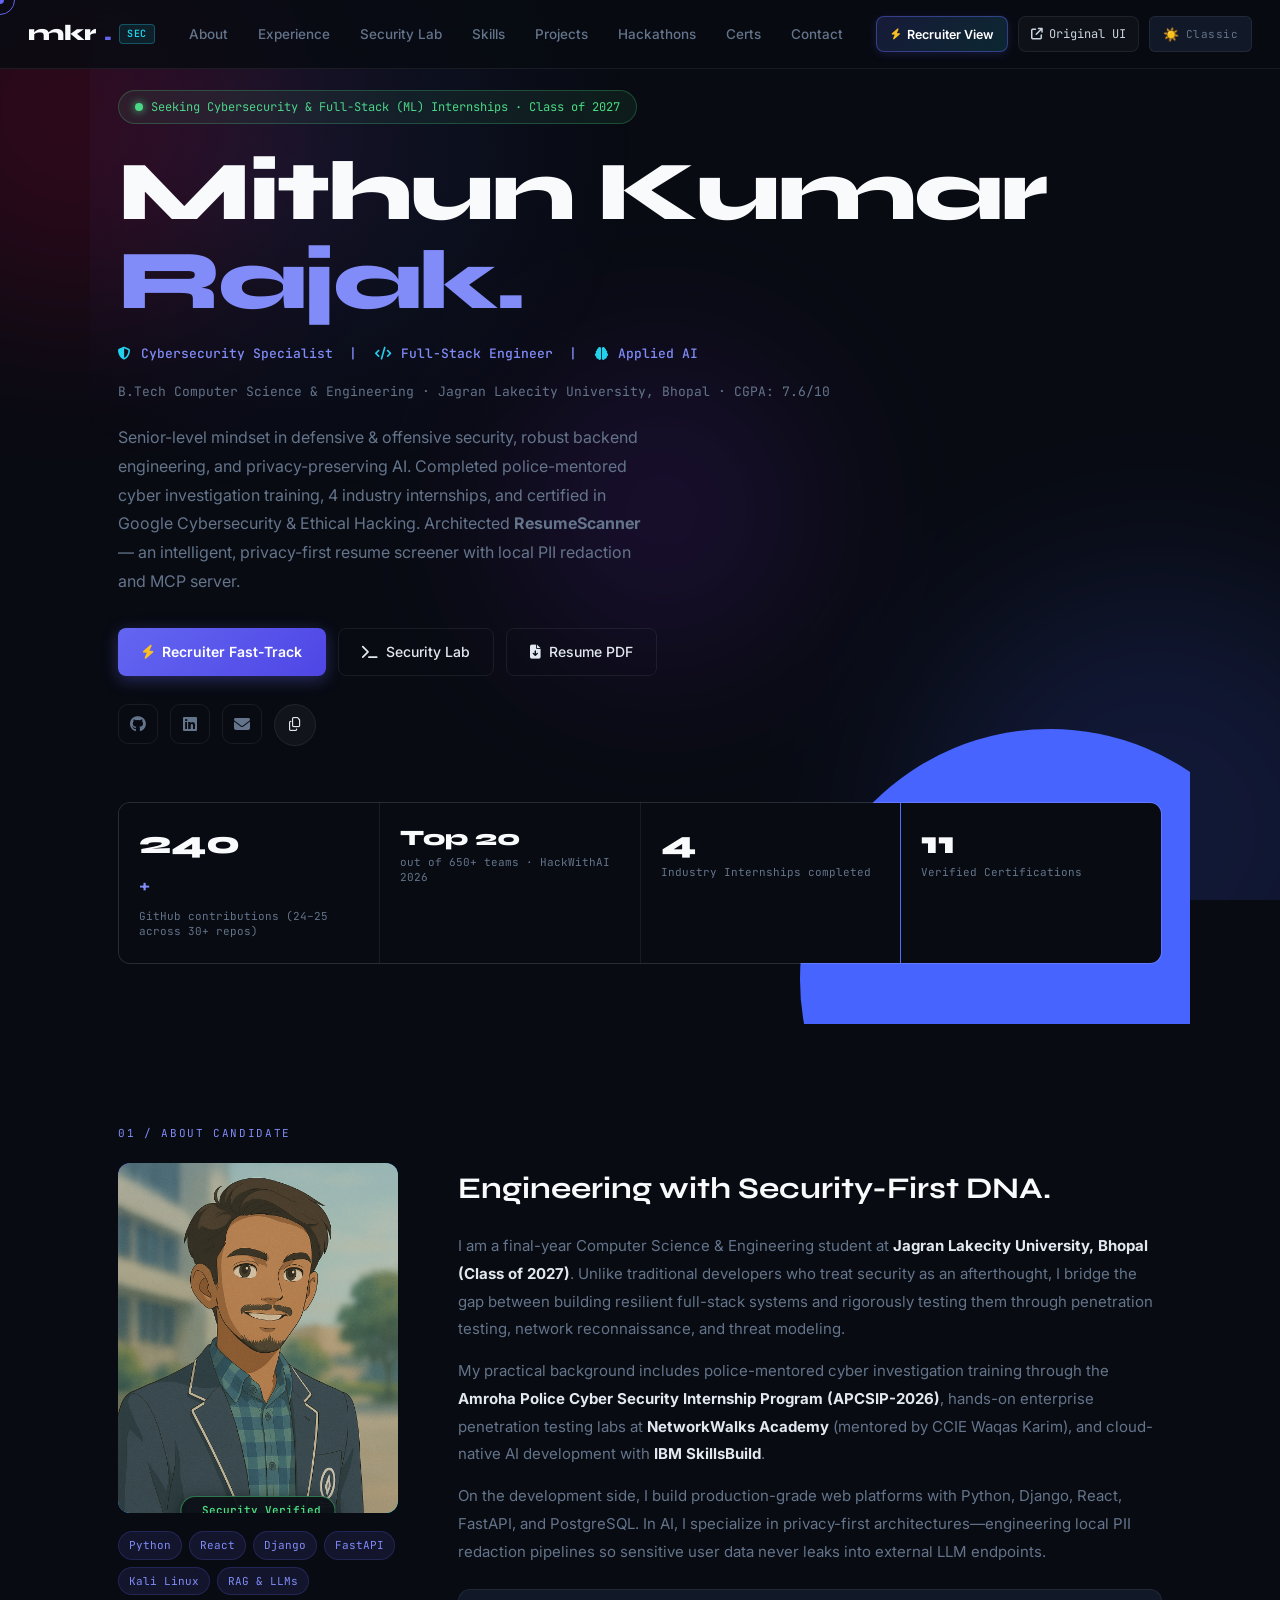
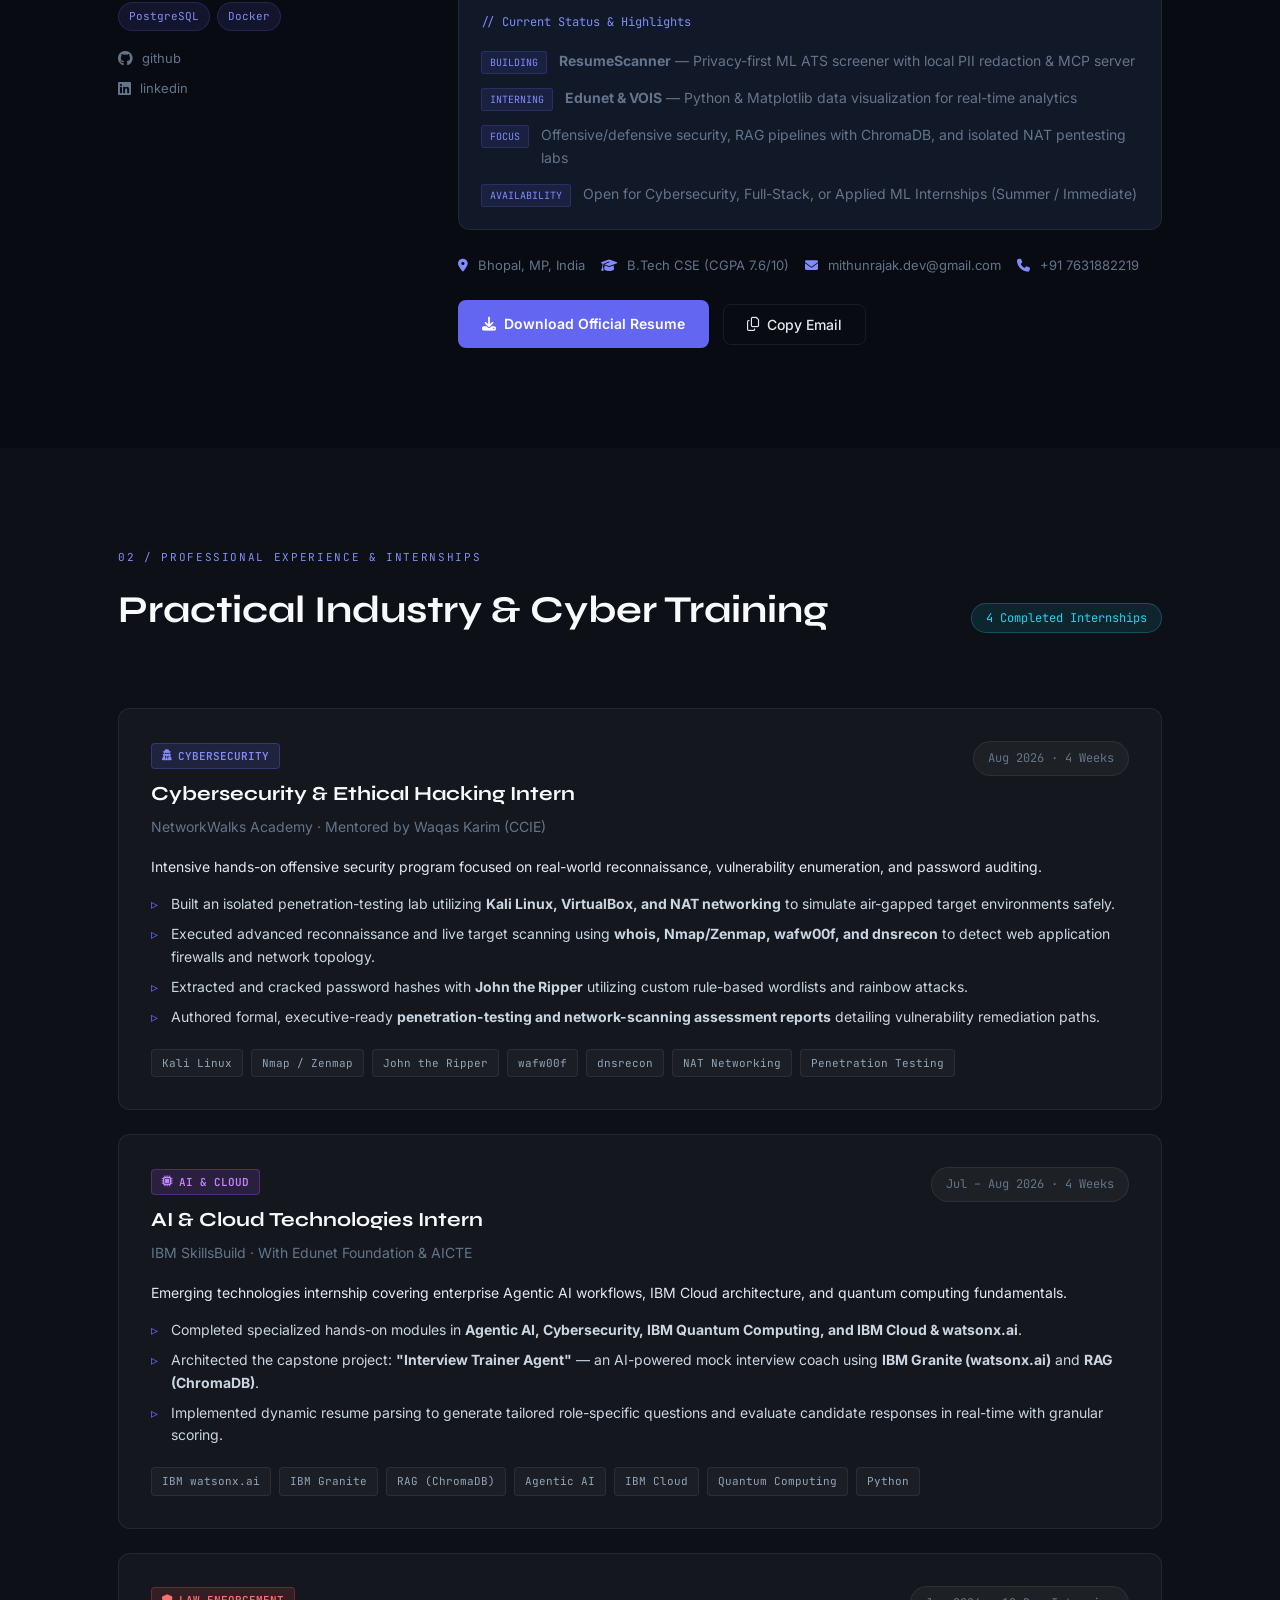
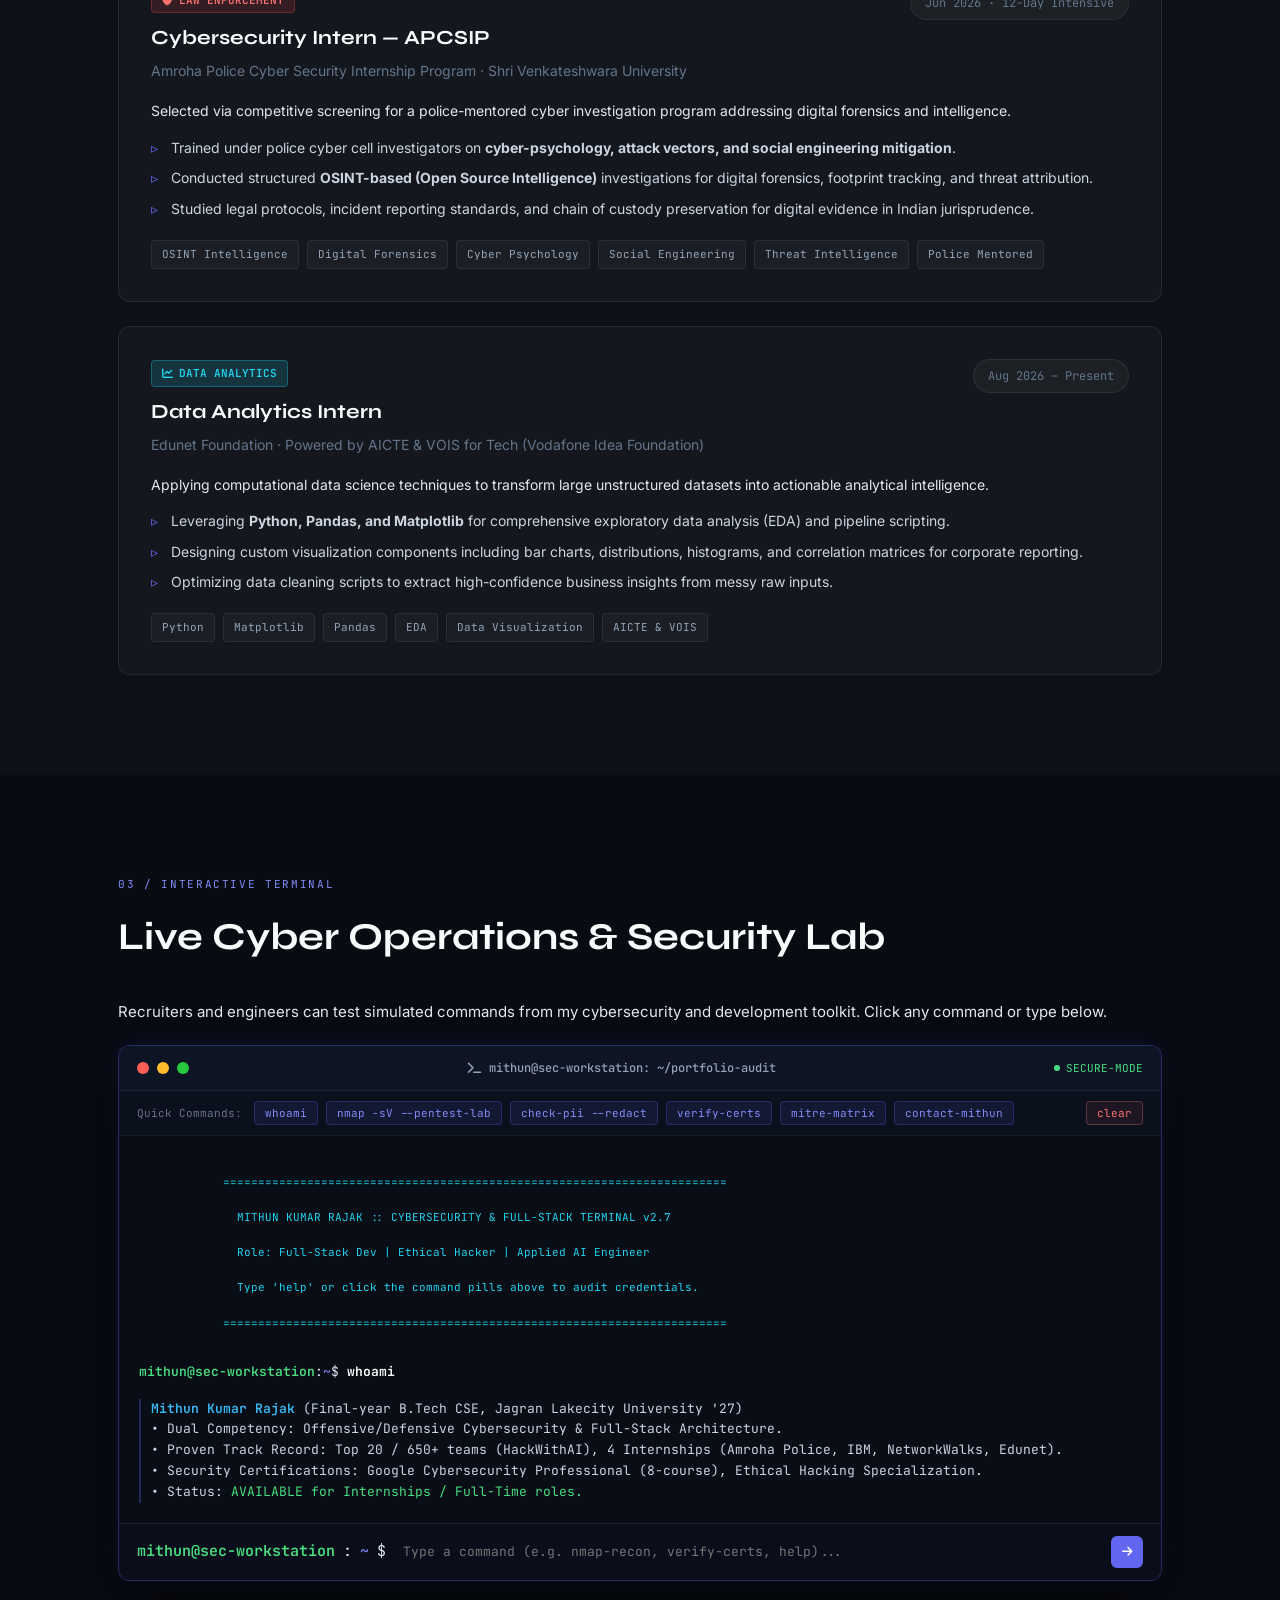
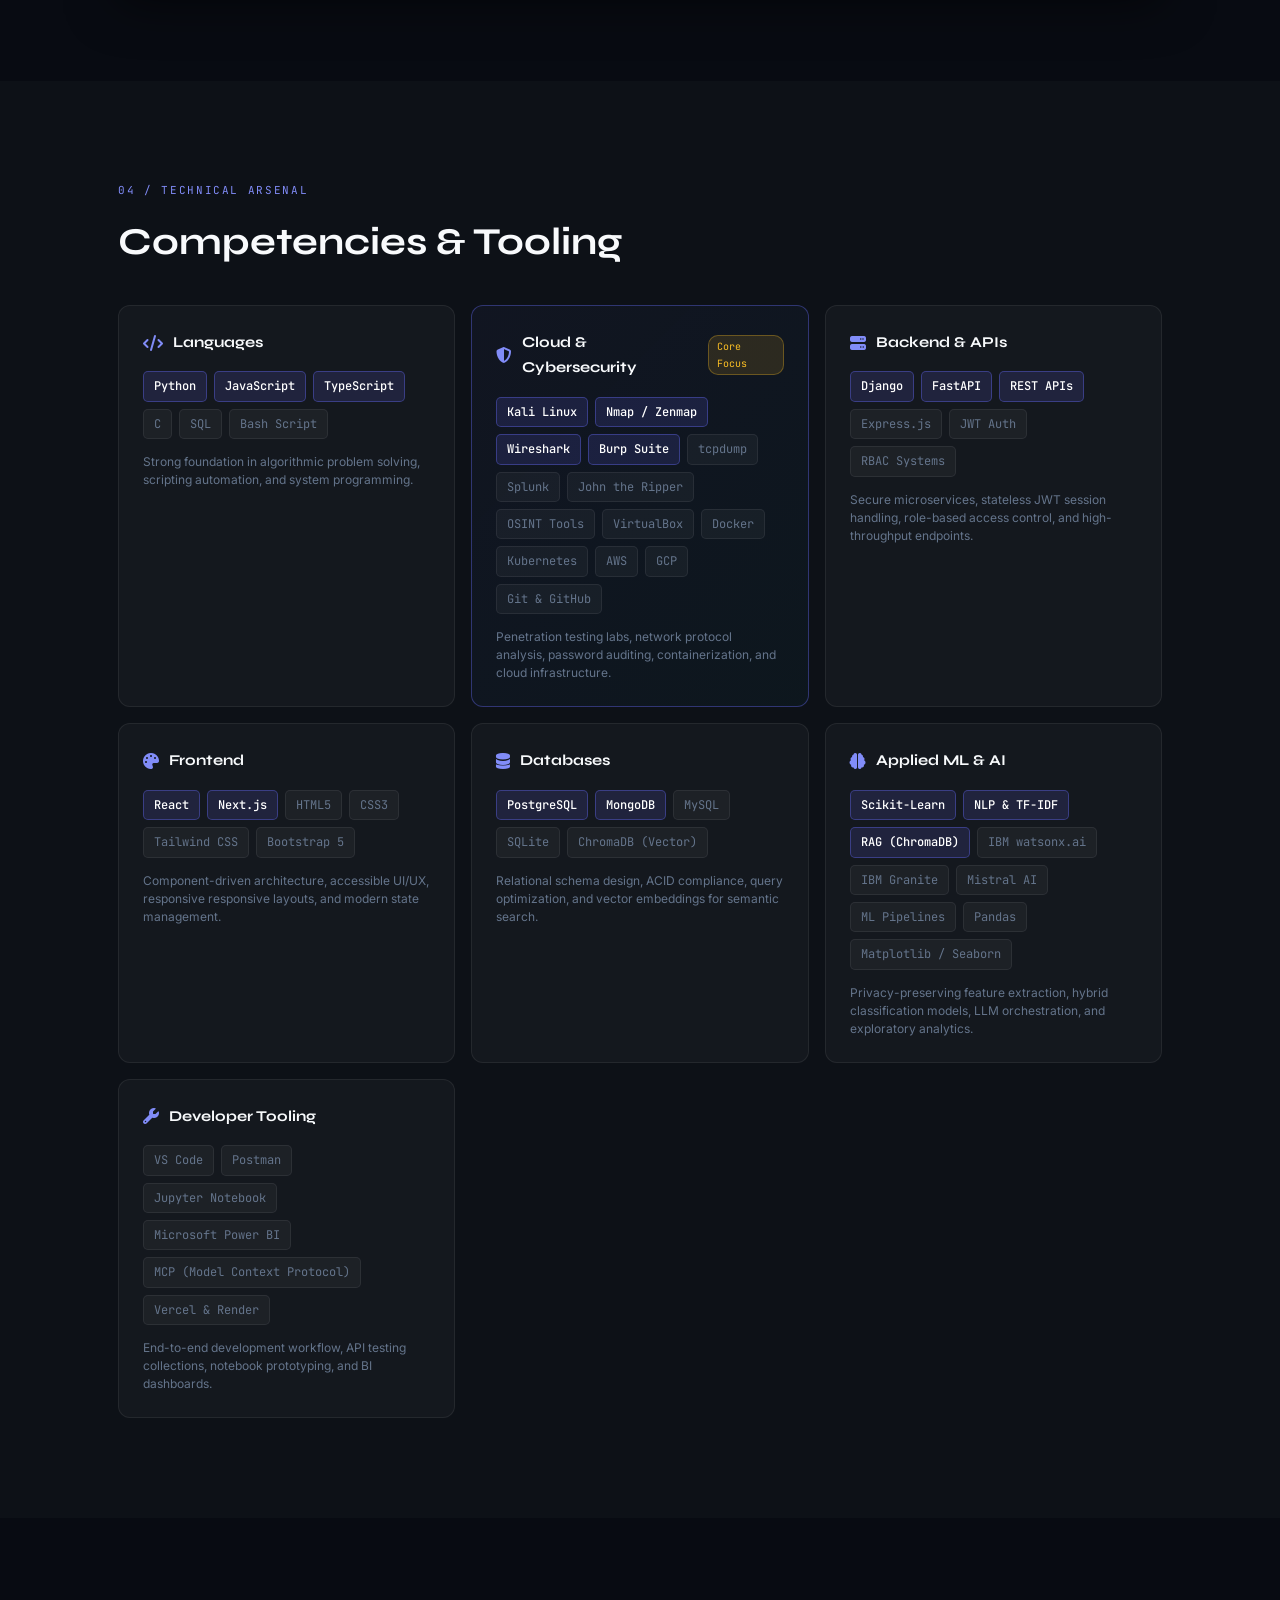
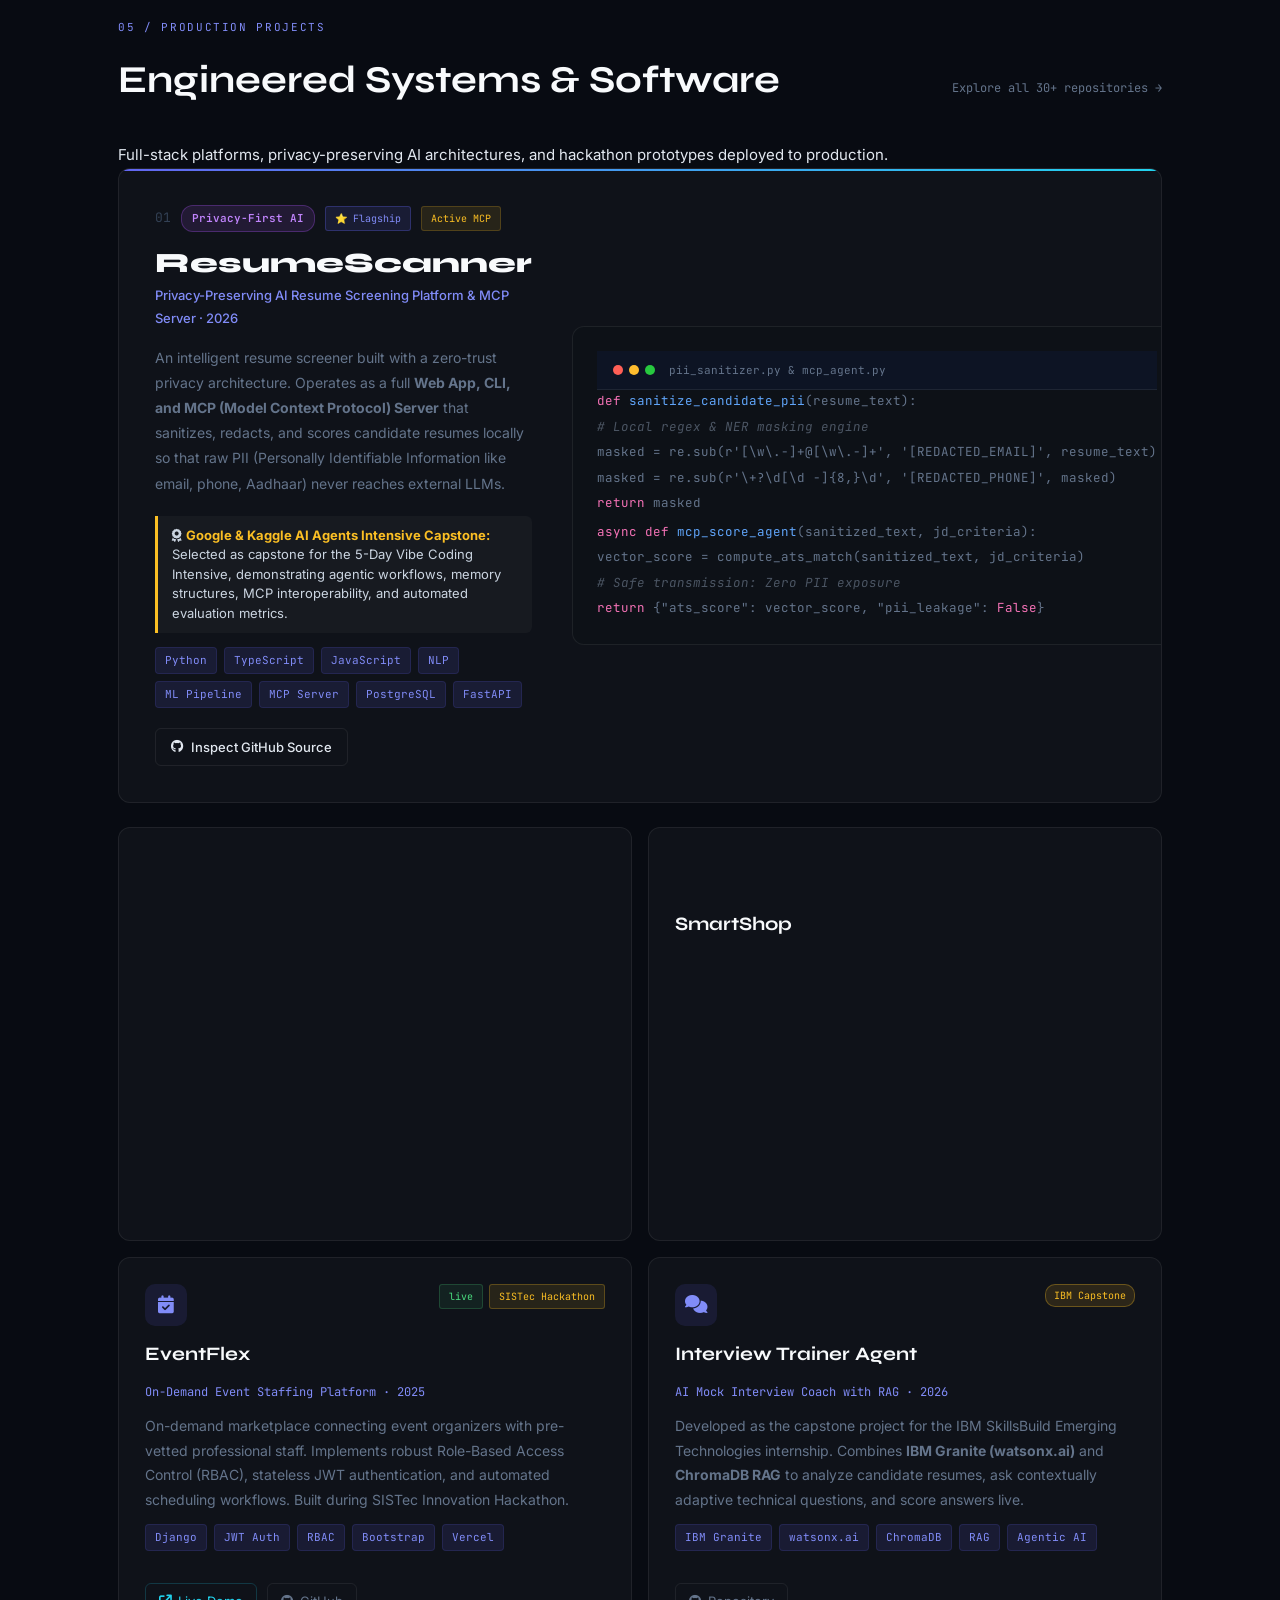
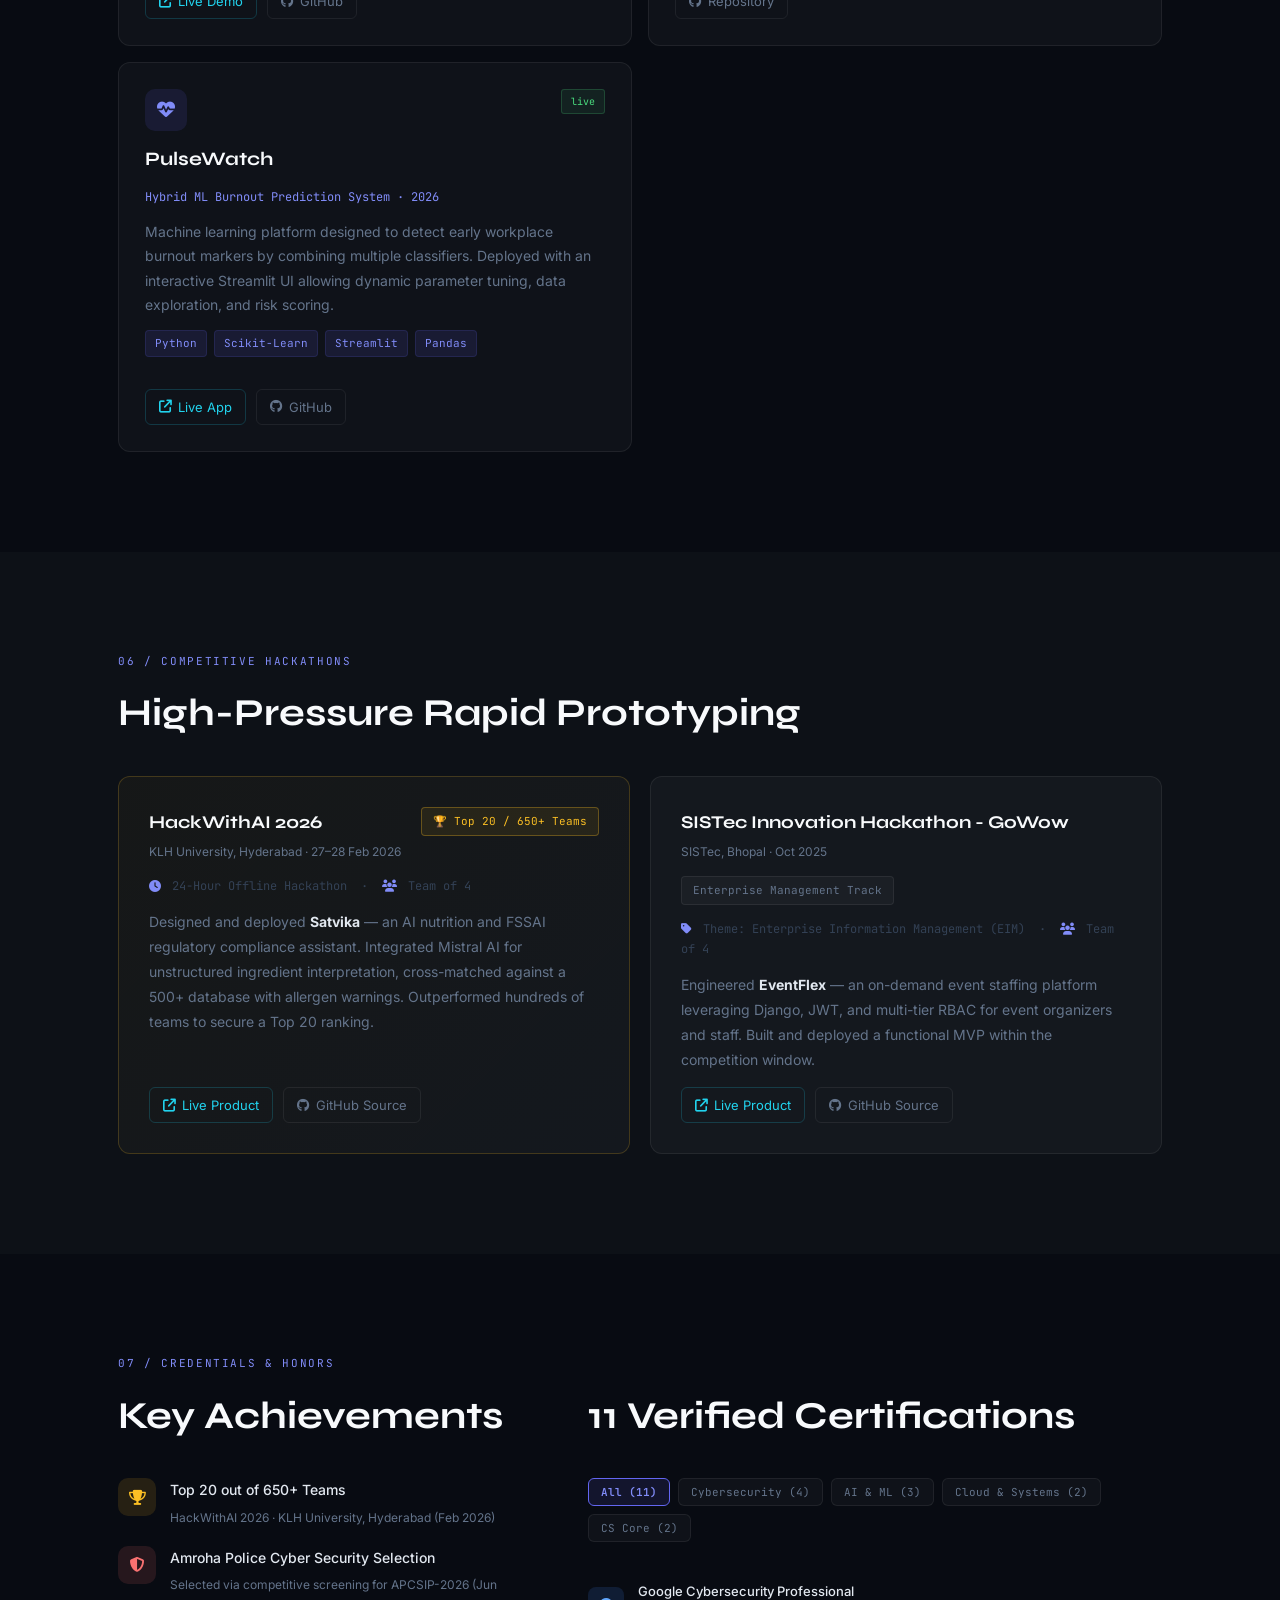
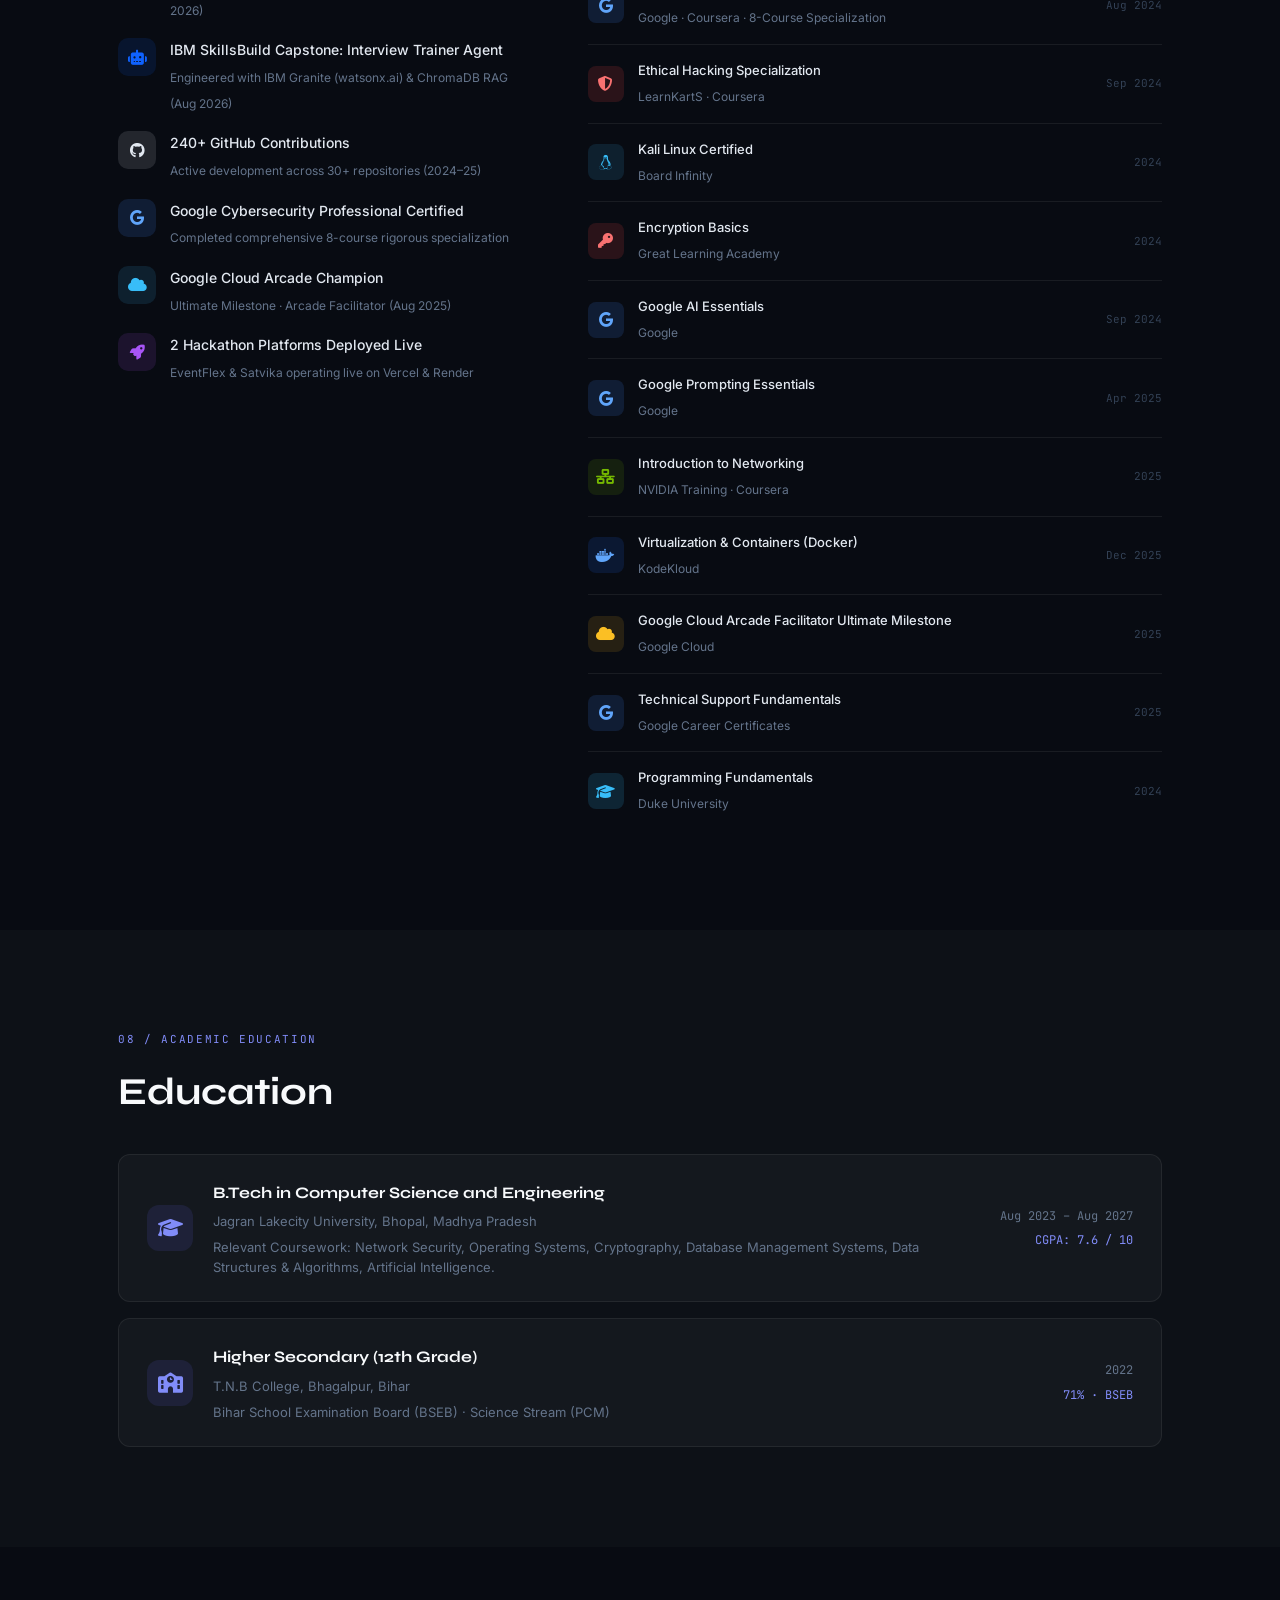
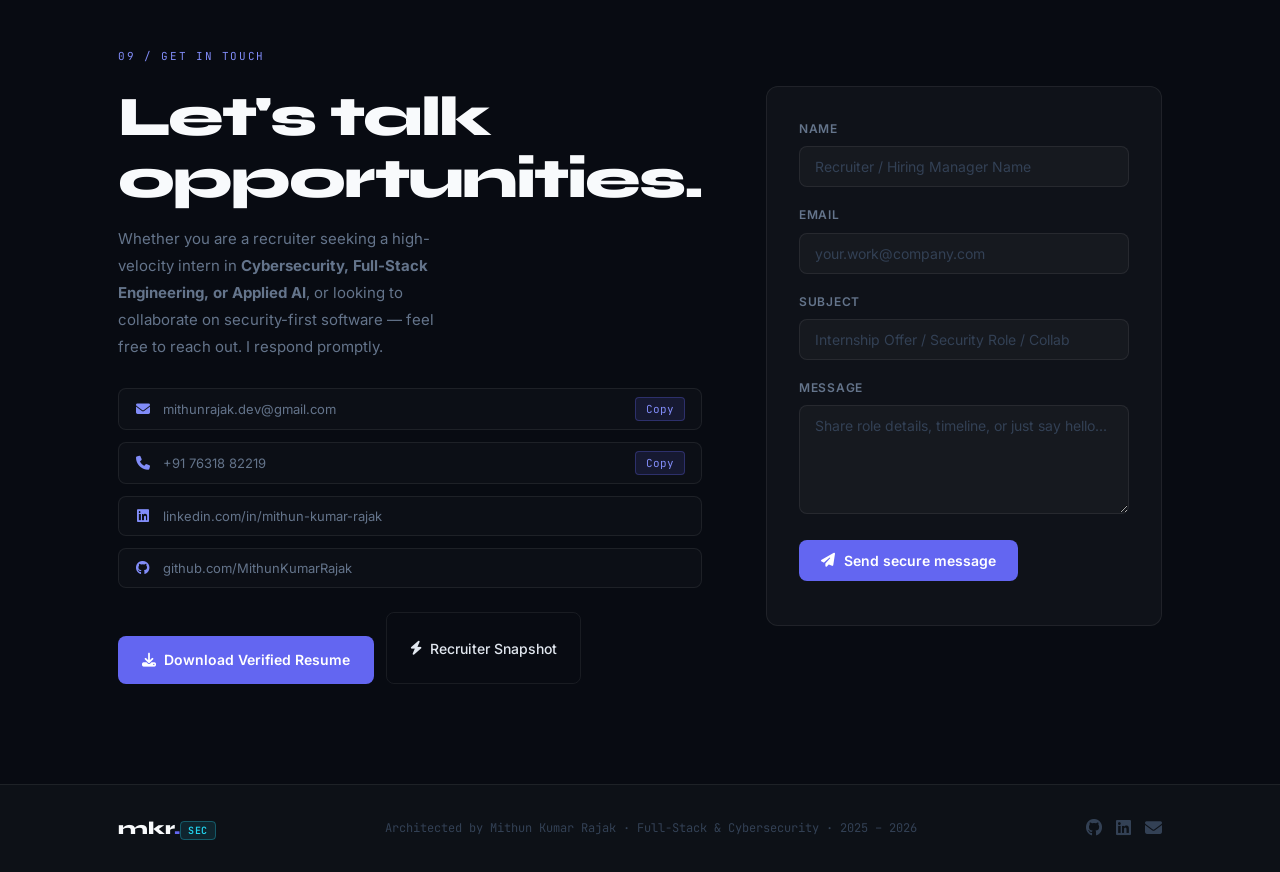
==== commit 87cd9b9e: "feat: redesign UI enhancements" ====
--- a/index.html
+++ b/index.html
@@ -1,29 +1,31 @@
 <!DOCTYPE html>
-<!-- portfolio — mithun kumar rajak -->
+<!-- portfolio — mithun kumar rajak | senior developer & cybersecurity handling -->
 <html lang="en">
 
 <head>
   <meta charset="UTF-8" />
   <meta name="viewport" content="width=device-width, initial-scale=1.0" />
-  <title>Mithun Kumar Rajak | Portfolio</title>
+  <title>Mithun Kumar Rajak | Full-Stack Developer & Cybersecurity Specialist</title>
   <meta name="description"
-    content="Hi, I'm Mithun — a CSE student at JLU Bhopal who builds full-stack apps and is way too into cybersecurity. Currently building ResumeScanner." />
-  <meta property="og:title" content="Mithun Kumar Rajak" />
+    content="Portfolio of Mithun Kumar Rajak — Final-Year B.Tech CSE (2027) specializing in Cybersecurity, Full-Stack Engineering (Python, React, Django), and Applied AI. Top 20 HackWithAI 2026, Google Cybersecurity certified." />
+  <meta property="og:title" content="Mithun Kumar Rajak | Full-Stack & Cybersecurity Engineer" />
   <meta property="og:description"
-    content="CS student, full-stack dev, cybersec nerd. Check out what I've been building." />
+    content="Final-year CSE student with police-mentored cybersecurity training, 4 industry internships, 11 certifications, and top 20 hackathon finish out of 650+ teams." />
   <meta property="og:type" content="website" />
   <meta property="og:url" content="https://mithunkumarrajak.github.io/Portfolio/" />
   <meta property="og:image" content="https://mithunkumarrajak.github.io/Portfolio/images/user.png" />
+  
   <style>
     body {
       visibility: hidden;
     }
   </style>
   <noscript><style>body { visibility: visible !important; }</style></noscript>
+  
   <link rel="preconnect" href="https://fonts.googleapis.com" />
   <link rel="preconnect" href="https://fonts.gstatic.com" crossorigin />
   <link
-    href="https://fonts.googleapis.com/css2?family=Syne:wght@600;700;800&family=Inter:wght@300;400;500;600&family=JetBrains+Mono:wght@400;500&display=swap"
+    href="https://fonts.googleapis.com/css2?family=Syne:wght@600;700;800&family=Inter:wght@300;400;500;600;700&family=JetBrains+Mono:wght@400;500;600&display=swap"
     rel="stylesheet" />
   <link rel="stylesheet" href="https://cdnjs.cloudflare.com/ajax/libs/font-awesome/6.5.0/css/all.min.css" />
   <link rel="stylesheet" href="style.css" />
@@ -41,457 +43,846 @@
     <div class="blob blob-3"></div>
   </div>
 
-  <!-- header / nav -->
+  <!-- Toast Notification Container -->
+  <div id="toastContainer" class="toast-container" aria-live="polite"></div>
+
+  <!-- Header / Navigation -->
   <header id="header">
     <div class="header-inner">
-      <a href="#home" class="logo">mkr<span class="logo-dot">.</span></a>
+      <a href="#home" class="logo">mkr<span class="logo-dot">.</span><span class="logo-tag">sec</span></a>
       <nav id="mainNav" class="main-nav">
-        <a href="#about" class="nav-a">about</a>
-        <a href="#work" class="nav-a">work</a>
-        <a href="#hackathons" class="nav-a">hackathons</a>
-        <a href="#contact" class="nav-a">contact</a>
+        <a href="#about" class="nav-a">About</a>
+        <a href="#experience" class="nav-a">Experience</a>
+        <a href="#security-lab" class="nav-a">Security Lab</a>
+        <a href="#skills" class="nav-a">Skills</a>
+        <a href="#work" class="nav-a">Projects</a>
+        <a href="#hackathons" class="nav-a">Hackathons</a>
+        <a href="#certs" class="nav-a">Certs</a>
+        <a href="#contact" class="nav-a">Contact</a>
       </nav>
-      <a href="original.html" class="nav-resume" title="Switch to older version">Original UI ↗</a>
-      <button id="themeToggle" class="theme-toggle-btn" aria-label="Toggle theme">
-        <span class="theme-icon">🌙</span>
-        <span class="theme-label">Modern</span>
-      </button>
-      <button class="burger" id="burger" aria-label="menu">
-        <span></span><span></span><span></span>
-      </button>
+      <div class="header-actions">
+        <button id="recruiterModalBtn" class="btn-recruiter-nav" title="Recruiter Fast-Track" aria-label="Open Recruiter Fast-Track">
+          <i class="fa-solid fa-bolt"></i> <span>Recruiter View</span>
+        </button>
+        <a href="original.html" class="nav-resume" title="Switch to preserved original version">
+          <i class="fa-solid fa-arrow-up-right-from-square"></i> <span>Original UI</span>
+        </a>
+        <button id="themeToggle" class="theme-toggle-btn" aria-label="Toggle theme">
+          <span class="theme-icon">🌙</span>
+          <span class="theme-label">Modern</span>
+        </button>
+        <button class="burger" id="burger" aria-label="Toggle navigation menu">
+          <span></span><span></span><span></span>
+        </button>
+      </div>
     </div>
   </header>
 
-  <!-- hero -->
+  <!-- Hero Section -->
   <section id="home" class="hero">
     <div class="hero-bg-blob"></div>
     <div class="hero-bg-blob blob-2"></div>
     <div class="hero-wrap">
-      <div class="hero-status">
-        <span class="status-dot"></span>
-        <span>available — looking for internships</span>
+      <div class="hero-status-pill">
+        <span class="status-indicator"></span>
+        <span class="status-text">Seeking Cybersecurity &amp; Full-Stack (ML) Internships · Class of 2027</span>
       </div>
       <h1 class="hero-name">Mithun Kumar<br><span class="accent-word">Rajak.</span></h1>
+      <p class="hero-role-badge">
+        <i class="fa-solid fa-shield-halved"></i> Cybersecurity Specialist &nbsp;|&nbsp; 
+        <i class="fa-solid fa-code"></i> Full-Stack Engineer &nbsp;|&nbsp; 
+        <i class="fa-solid fa-brain"></i> Applied AI
+      </p>
       <p class="hero-tagline">
-        B.Tech CSE · JLU Bhopal · Full-stack developer + cybersecurity.
+        B.Tech Computer Science &amp; Engineering · Jagran Lakecity University, Bhopal · CGPA: 7.6/10
       </p>
       <p class="hero-desc">
-        I build full-stack apps, break into systems legally, and spend way too many hours on side projects.
-        Right now I'm working on <a href="https://github.com/MithunKumarRajak/ResumeScanner" target="_blank" rel="noopener noreferrer"
-          class="inline-link">ResumeScanner</a>
-        — an ML tool that actually tells you why your resume got rejected.
+        Senior-level mindset in defensive &amp; offensive security, robust backend engineering, and privacy-preserving AI.
+        Completed police-mentored cyber investigation training, 4 industry internships, and certified in Google Cybersecurity &amp; Ethical Hacking.
+        Architected <strong>ResumeScanner</strong> — an intelligent, privacy-first resume screener with local PII redaction and MCP server.
       </p>
       <div class="hero-btns">
-        <a href="#work" class="btn-solid">see my work</a>
-        <a href="#contact" class="btn-ghost">get in touch</a>
+        <button id="heroRecruiterBtn" class="btn-solid btn-fast-track">
+          <i class="fa-solid fa-bolt"></i> Recruiter Fast-Track
+        </button>
+        <a href="#security-lab" class="btn-ghost">
+          <i class="fa-solid fa-terminal"></i> Security Lab
+        </a>
+        <a href="images/MithunKumarRajak_Resume.pdf" download class="btn-ghost">
+          <i class="fa-solid fa-file-arrow-down"></i> Resume PDF
+        </a>
       </div>
       <div class="hero-links">
-        <a href="https://github.com/MithunKumarRajak" target="_blank" rel="noopener noreferrer" aria-label="GitHub"><i
-            class="fa-brands fa-github"></i></a>
-        <a href="https://www.linkedin.com/in/mithun-kumar-rajak/" target="_blank" rel="noopener noreferrer" aria-label="LinkedIn"><i
-            class="fa-brands fa-linkedin"></i></a>
-        <a href="mailto:mithunrajak.dev@gmail.com" aria-label="Email"><i class="fa-solid fa-envelope"></i></a>
+        <a href="https://github.com/MithunKumarRajak" target="_blank" rel="noopener noreferrer" aria-label="GitHub Profile" title="GitHub">
+          <i class="fa-brands fa-github"></i>
+        </a>
+        <a href="https://www.linkedin.com/in/mithun-kumar-rajak/" target="_blank" rel="noopener noreferrer" aria-label="LinkedIn Profile" title="LinkedIn">
+          <i class="fa-brands fa-linkedin"></i>
+        </a>
+        <a href="mailto:mithunrajak.dev@gmail.com" aria-label="Send Email" title="Email Mithun">
+          <i class="fa-solid fa-envelope"></i>
+        </a>
+        <button class="icon-btn copy-btn" data-copy="mithunrajak.dev@gmail.com" title="Copy Email">
+          <i class="fa-regular fa-copy"></i>
+        </button>
       </div>
     </div>
     <div class="hero-numbers">
       <div class="h-num">
         <span class="h-val" data-count="240">0</span><span class="h-plus">+</span>
-        <span class="h-label">GitHub contributions</span>
+        <span class="h-label">GitHub contributions (24–25 across 30+ repos)</span>
       </div>
       <div class="h-num">
-        <span class="h-val" data-count="28">0</span><span class="h-plus">+</span>
-        <span class="h-label">repositories</span>
+        <span class="h-val h-text">Top 20</span>
+        <span class="h-label">out of 650+ teams · HackWithAI 2026</span>
       </div>
       <div class="h-num">
-        <span class="h-val h-text">top 20</span>
-        <span class="h-label">out of 650+ teams, HackWithAI 2026</span>
+        <span class="h-val" data-count="4">0</span>
+        <span class="h-label">Industry Internships completed</span>
       </div>
       <div class="h-num">
-        <span class="h-val" data-count="6">0</span>
-        <span class="h-label">certifications</span>
+        <span class="h-val" data-count="11">0</span>
+        <span class="h-label">Verified Certifications</span>
       </div>
     </div>
   </section>
 
-  <!-- about -->
+  <!-- About Section -->
   <section id="about" class="section">
     <div class="wrap">
-      <div class="sec-label reveal">01 / about</div>
+      <div class="sec-label reveal">01 / about candidate</div>
       <div class="about-grid">
         <div class="about-img-col reveal">
           <div class="about-img-wrap">
             <img src="images/user.png" alt="Mithun Kumar Rajak" id="profileImg" />
+            <div class="security-verified-badge" title="Verified Credentials & Ethical Hacking Background">
+              <i class="fa-solid fa-shield-check"></i> Security Verified
+            </div>
           </div>
           <div class="about-chips">
-            <span>Python</span><span>React</span><span>FastAPI</span>
-            <span>Django</span><span>Kali Linux</span><span>ML/NLP</span>
+            <span>Python</span><span>React</span><span>Django</span>
+            <span>FastAPI</span><span>Kali Linux</span><span>RAG &amp; LLMs</span>
+            <span>PostgreSQL</span><span>Docker</span>
           </div>
           <div class="about-socials">
             <a href="https://github.com/MithunKumarRajak" target="_blank" rel="noopener noreferrer"><i class="fa-brands fa-github"></i> github</a>
-            <a href="https://www.linkedin.com/in/mithun-kumar-rajak/" target="_blank" rel="noopener noreferrer"><i
-                class="fa-brands fa-linkedin"></i> linkedin</a>
+            <a href="https://www.linkedin.com/in/mithun-kumar-rajak/" target="_blank" rel="noopener noreferrer"><i class="fa-brands fa-linkedin"></i> linkedin</a>
           </div>
         </div>
         <div class="about-text-col reveal">
-          <h2 class="about-heading">Hey, I'm Mithun.</h2>
+          <h2 class="about-heading">Engineering with Security-First DNA.</h2>
           <p>
-            3rd-year CSE student at Jagran Lakecity University, Bhopal — graduating 2027. I got into
-            coding because I couldn't stop wondering how software actually works under the hood.
-            At some point that curiosity turned into something I'd call a proper addiction.
+            I am a final-year Computer Science &amp; Engineering student at <strong>Jagran Lakecity University, Bhopal (Class of 2027)</strong>. 
+            Unlike traditional developers who treat security as an afterthought, I bridge the gap between building resilient full-stack systems and rigorously testing them through penetration testing, network reconnaissance, and threat modeling.
           </p>
           <p>
-            Right now I'm building <strong>ResumeScanner</strong> from scratch — an ML-powered resume
-            screening tool using FastAPI, React, PostgreSQL and NLP. Started it because I kept getting
-            rejected and wanted to understand the ATS side of things. The tokenization debugging alone has
-            been character-building.
+            My practical background includes police-mentored cyber investigation training through the <strong>Amroha Police Cyber Security Internship Program (APCSIP-2026)</strong>, hands-on enterprise penetration testing labs at <strong>NetworkWalks Academy</strong> (mentored by CCIE Waqas Karim), and cloud-native AI development with <strong>IBM SkillsBuild</strong>.
           </p>
           <p>
-            I also do cybersecurity on the side. I hold a Google Cybersecurity Professional certificate and an
-            Ethical Hacking specialization. I like knowing how things break, not just how to build them.
+            On the development side, I build production-grade web platforms with Python, Django, React, FastAPI, and PostgreSQL. In AI, I specialize in privacy-first architectures—engineering local PII redaction pipelines so sensitive user data never leaks into external LLM endpoints.
           </p>
 
           <div class="now-card">
-            <span class="now-heading">// currently</span>
+            <span class="now-heading">// Current Status &amp; Highlights</span>
             <div class="now-rows">
               <div class="now-row">
                 <span class="now-pill">building</span>
-                <span>ResumeScanner — ML-powered ATS platform</span>
+                <span><strong>ResumeScanner</strong> — Privacy-first ML ATS screener with local PII redaction &amp; MCP server</span>
               </div>
               <div class="now-row">
-                <span class="now-pill">learning</span>
-                <span>Kubernetes (and trying not to lose my mind at yaml)</span>
+                <span class="now-pill">interning</span>
+                <span><strong>Edunet &amp; VOIS</strong> — Python &amp; Matplotlib data visualization for real-time analytics</span>
               </div>
               <div class="now-row">
-                <span class="now-pill">open to</span>
-                <span>Internships in full-stack or cybersecurity</span>
+                <span class="now-pill">focus</span>
+                <span>Offensive/defensive security, RAG pipelines with ChromaDB, and isolated NAT pentesting labs</span>
+              </div>
+              <div class="now-row">
+                <span class="now-pill">availability</span>
+                <span>Open for Cybersecurity, Full-Stack, or Applied ML Internships (Summer / Immediate)</span>
               </div>
             </div>
           </div>
 
           <div class="info-row">
-            <span><i class="fa-solid fa-location-dot"></i> Bhopal, MP</span>
-            <span><i class="fa-solid fa-graduation-cap"></i> CGPA 7.6 / JLU Bhopal</span>
+            <span><i class="fa-solid fa-location-dot"></i> Bhopal, MP, India</span>
+            <span><i class="fa-solid fa-graduation-cap"></i> B.Tech CSE (CGPA 7.6/10)</span>
             <span><i class="fa-solid fa-envelope"></i> mithunrajak.dev@gmail.com</span>
-          </div>
-          <a href="images/MithunKumarRajak_Resume.pdf" download class="btn-solid btn-download">
-            <i class="fa-solid fa-download"></i> Download Resume
-          </a>
+            <span><i class="fa-solid fa-phone"></i> +91 7631882219</span>
+          </div>
+          
+          <div class="about-action-row">
+            <a href="images/MithunKumarRajak_Resume.pdf" download class="btn-solid btn-download">
+              <i class="fa-solid fa-download"></i> Download Official Resume
+            </a>
+            <button class="btn-ghost copy-btn" data-copy="mithunrajak.dev@gmail.com">
+              <i class="fa-regular fa-copy"></i> Copy Email
+            </button>
+          </div>
         </div>
       </div>
     </div>
   </section>
 
-  <!-- skills -->
+  <!-- Experience & Internships Section -->
+  <section id="experience" class="section section-alt">
+    <div class="wrap">
+      <div class="sec-label reveal">02 / professional experience &amp; internships</div>
+      <div class="exp-header-row reveal">
+        <h2 class="sec-heading">Practical Industry &amp; Cyber Training</h2>
+        <span class="exp-counter">4 Completed Internships</span>
+      </div>
+
+      <div class="exp-timeline">
+        <!-- 1. NetworkWalks Academy -->
+        <div class="exp-card reveal">
+          <div class="exp-card-header">
+            <div class="exp-role-title">
+              <div class="exp-badge-sec"><i class="fa-solid fa-user-secret"></i> Cybersecurity</div>
+              <h3>Cybersecurity &amp; Ethical Hacking Intern</h3>
+              <p class="exp-company">NetworkWalks Academy · Mentored by Waqas Karim (CCIE)</p>
+            </div>
+            <div class="exp-date-pill">Aug 2026 · 4 Weeks</div>
+          </div>
+          <p class="exp-summary">
+            Intensive hands-on offensive security program focused on real-world reconnaissance, vulnerability enumeration, and password auditing.
+          </p>
+          <ul class="exp-bullets">
+            <li>Built an isolated penetration-testing lab utilizing <strong>Kali Linux, VirtualBox, and NAT networking</strong> to simulate air-gapped target environments safely.</li>
+            <li>Executed advanced reconnaissance and live target scanning using <strong>whois, Nmap/Zenmap, wafw00f, and dnsrecon</strong> to detect web application firewalls and network topology.</li>
+            <li>Extracted and cracked password hashes with <strong>John the Ripper</strong> utilizing custom rule-based wordlists and rainbow attacks.</li>
+            <li>Authored formal, executive-ready <strong>penetration-testing and network-scanning assessment reports</strong> detailing vulnerability remediation paths.</li>
+          </ul>
+          <div class="exp-tags">
+            <span>Kali Linux</span><span>Nmap / Zenmap</span><span>John the Ripper</span>
+            <span>wafw00f</span><span>dnsrecon</span><span>NAT Networking</span><span>Penetration Testing</span>
+          </div>
+        </div>
+
+        <!-- 2. IBM SkillsBuild -->
+        <div class="exp-card reveal">
+          <div class="exp-card-header">
+            <div class="exp-role-title">
+              <div class="exp-badge-ai"><i class="fa-solid fa-microchip"></i> AI &amp; Cloud</div>
+              <h3>AI &amp; Cloud Technologies Intern</h3>
+              <p class="exp-company">IBM SkillsBuild · With Edunet Foundation &amp; AICTE</p>
+            </div>
+            <div class="exp-date-pill">Jul – Aug 2026 · 4 Weeks</div>
+          </div>
+          <p class="exp-summary">
+            Emerging technologies internship covering enterprise Agentic AI workflows, IBM Cloud architecture, and quantum computing fundamentals.
+          </p>
+          <ul class="exp-bullets">
+            <li>Completed specialized hands-on modules in <strong>Agentic AI, Cybersecurity, IBM Quantum Computing, and IBM Cloud &amp; watsonx.ai</strong>.</li>
+            <li>Architected the capstone project: <strong>"Interview Trainer Agent"</strong> — an AI-powered mock interview coach using <strong>IBM Granite (watsonx.ai)</strong> and <strong>RAG (ChromaDB)</strong>.</li>
+            <li>Implemented dynamic resume parsing to generate tailored role-specific questions and evaluate candidate responses in real-time with granular scoring.</li>
+          </ul>
+          <div class="exp-tags">
+            <span>IBM watsonx.ai</span><span>IBM Granite</span><span>RAG (ChromaDB)</span>
+            <span>Agentic AI</span><span>IBM Cloud</span><span>Quantum Computing</span><span>Python</span>
+          </div>
+        </div>
+
+        <!-- 3. Amroha Police -->
+        <div class="exp-card reveal">
+          <div class="exp-card-header">
+            <div class="exp-role-title">
+              <div class="exp-badge-police"><i class="fa-solid fa-shield"></i> Law Enforcement</div>
+              <h3>Cybersecurity Intern — APCSIP</h3>
+              <p class="exp-company">Amroha Police Cyber Security Internship Program · Shri Venkateshwara University</p>
+            </div>
+            <div class="exp-date-pill">Jun 2026 · 12-Day Intensive</div>
+          </div>
+          <p class="exp-summary">
+            Selected via competitive screening for a police-mentored cyber investigation program addressing digital forensics and intelligence.
+          </p>
+          <ul class="exp-bullets">
+            <li>Trained under police cyber cell investigators on <strong>cyber-psychology, attack vectors, and social engineering mitigation</strong>.</li>
+            <li>Conducted structured <strong>OSINT-based (Open Source Intelligence)</strong> investigations for digital forensics, footprint tracking, and threat attribution.</li>
+            <li>Studied legal protocols, incident reporting standards, and chain of custody preservation for digital evidence in Indian jurisprudence.</li>
+          </ul>
+          <div class="exp-tags">
+            <span>OSINT Intelligence</span><span>Digital Forensics</span><span>Cyber Psychology</span>
+            <span>Social Engineering</span><span>Threat Intelligence</span><span>Police Mentored</span>
+          </div>
+        </div>
+
+        <!-- 4. Edunet Foundation -->
+        <div class="exp-card reveal">
+          <div class="exp-card-header">
+            <div class="exp-role-title">
+              <div class="exp-badge-data"><i class="fa-solid fa-chart-line"></i> Data Analytics</div>
+              <h3>Data Analytics Intern</h3>
+              <p class="exp-company">Edunet Foundation · Powered by AICTE &amp; VOIS for Tech (Vodafone Idea Foundation)</p>
+            </div>
+            <div class="exp-date-pill">Aug 2026 – Present</div>
+          </div>
+          <p class="exp-summary">
+            Applying computational data science techniques to transform large unstructured datasets into actionable analytical intelligence.
+          </p>
+          <ul class="exp-bullets">
+            <li>Leveraging <strong>Python, Pandas, and Matplotlib</strong> for comprehensive exploratory data analysis (EDA) and pipeline scripting.</li>
+            <li>Designing custom visualization components including bar charts, distributions, histograms, and correlation matrices for corporate reporting.</li>
+            <li>Optimizing data cleaning scripts to extract high-confidence business insights from messy raw inputs.</li>
+          </ul>
+          <div class="exp-tags">
+            <span>Python</span><span>Matplotlib</span><span>Pandas</span>
+            <span>EDA</span><span>Data Visualization</span><span>AICTE &amp; VOIS</span>
+          </div>
+        </div>
+      </div>
+    </div>
+  </section>
+
+  <!-- Interactive Security Lab / Cyber Terminal -->
+  <section id="security-lab" class="section">
+    <div class="wrap">
+      <div class="sec-label reveal">03 / interactive terminal</div>
+      <div class="sec-header-wrap reveal">
+        <h2 class="sec-heading">Live Cyber Operations &amp; Security Lab</h2>
+        <p class="sec-sub">
+          Recruiters and engineers can test simulated commands from my cybersecurity and development toolkit. Click any command or type below.
+        </p>
+      </div>
+
+      <div class="terminal-container reveal">
+        <div class="terminal-bar">
+          <div class="terminal-dots">
+            <span class="dot dot-red"></span>
+            <span class="dot dot-yellow"></span>
+            <span class="dot dot-green"></span>
+          </div>
+          <div class="terminal-title">
+            <i class="fa-solid fa-terminal"></i> mithun@sec-workstation: ~/portfolio-audit
+          </div>
+          <div class="terminal-status">
+            <span class="term-status-dot"></span> SECURE-MODE
+          </div>
+        </div>
+
+        <div class="terminal-quick-actions">
+          <span class="quick-label">Quick Commands:</span>
+          <button class="term-pill" data-cmd="whoami">whoami</button>
+          <button class="term-pill" data-cmd="nmap-recon">nmap -sV --pentest-lab</button>
+          <button class="term-pill" data-cmd="check-pii">check-pii --redact</button>
+          <button class="term-pill" data-cmd="verify-certs">verify-certs</button>
+          <button class="term-pill" data-cmd="mitre-skills">mitre-matrix</button>
+          <button class="term-pill" data-cmd="contact">contact-mithun</button>
+          <button class="term-pill pill-clear" data-cmd="clear">clear</button>
+        </div>
+
+        <div class="terminal-body" id="terminalBody">
+          <div class="term-line output-banner">
+            ========================================================================<br>
+            &nbsp; MITHUN KUMAR RAJAK :: CYBERSECURITY &amp; FULL-STACK TERMINAL v2.7<br>
+            &nbsp; Role: Full-Stack Dev | Ethical Hacker | Applied AI Engineer<br>
+            &nbsp; Type 'help' or click the command pills above to audit credentials.<br>
+            ========================================================================
+          </div>
+          <div class="term-line">
+            <span class="prompt-user">mithun@sec-workstation</span>:<span class="prompt-dir">~</span>$&nbsp;<span class="command-text">whoami</span>
+          </div>
+          <div class="term-output">
+            <span class="c-hl">Mithun Kumar Rajak</span> (Final-year B.Tech CSE, Jagran Lakecity University '27)<br>
+            &bull; Dual Competency: Offensive/Defensive Cybersecurity &amp; Full-Stack Architecture.<br>
+            &bull; Proven Track Record: Top 20 / 650+ teams (HackWithAI), 4 Internships (Amroha Police, IBM, NetworkWalks, Edunet).<br>
+            &bull; Security Certifications: Google Cybersecurity Professional (8-course), Ethical Hacking Specialization.<br>
+            &bull; Status: <span class="c-green">AVAILABLE for Internships / Full-Time roles.</span>
+          </div>
+        </div>
+
+        <div class="terminal-input-row">
+          <span class="prompt-user">mithun@sec-workstation</span>:<span class="prompt-dir">~</span>$&nbsp;
+          <input type="text" id="terminalInput" class="terminal-input" placeholder="Type a command (e.g. nmap-recon, verify-certs, help)..." autocomplete="off" spellcheck="false" />
+          <button id="terminalSend" class="terminal-send-btn" aria-label="Execute command"><i class="fa-solid fa-arrow-right"></i></button>
+        </div>
+      </div>
+    </div>
+  </section>
+
+  <!-- Skills Matrix Section -->
   <section id="skills" class="section section-alt">
     <div class="wrap">
-      <div class="sec-label reveal">02 / skills</div>
+      <div class="sec-label reveal">04 / technical arsenal</div>
+      <h2 class="sec-heading reveal">Competencies &amp; Tooling</h2>
+      
       <div class="skills-grid">
+        <!-- 1. Languages -->
         <div class="skill-card reveal">
-          <div class="sk-head"><i class="fa-solid fa-code"></i>
+          <div class="sk-head">
+            <i class="fa-solid fa-code"></i>
             <h3>Languages</h3>
           </div>
           <div class="sk-tags">
-            <span>Python</span><span>JavaScript</span><span>TypeScript</span>
-            <span>C</span><span>C++</span><span>SQL</span><span>Bash</span>
-          </div>
-        </div>
+            <span class="sk-core">Python</span>
+            <span class="sk-core">JavaScript</span>
+            <span class="sk-core">TypeScript</span>
+            <span>C</span>
+            <span>SQL</span>
+            <span>Bash Script</span>
+          </div>
+          <p class="sk-desc">Strong foundation in algorithmic problem solving, scripting automation, and system programming.</p>
+        </div>
+
+        <!-- 2. Cloud & Cybersecurity -->
+        <div class="skill-card skill-card-featured reveal">
+          <div class="sk-head">
+            <i class="fa-solid fa-shield-halved"></i>
+            <h3>Cloud &amp; Cybersecurity</h3>
+            <span class="badge-feat-mini">Core Focus</span>
+          </div>
+          <div class="sk-tags">
+            <span class="sk-core">Kali Linux</span>
+            <span class="sk-core">Nmap / Zenmap</span>
+            <span class="sk-core">Wireshark</span>
+            <span class="sk-core">Burp Suite</span>
+            <span>tcpdump</span>
+            <span>Splunk</span>
+            <span>John the Ripper</span>
+            <span>OSINT Tools</span>
+            <span>VirtualBox</span>
+            <span>Docker</span>
+            <span>Kubernetes</span>
+            <span>AWS</span>
+            <span>GCP</span>
+            <span>Git &amp; GitHub</span>
+          </div>
+          <p class="sk-desc">Penetration testing labs, network protocol analysis, password auditing, containerization, and cloud infrastructure.</p>
+        </div>
+
+        <!-- 3. Backend & APIs -->
         <div class="skill-card reveal">
-          <div class="sk-head"><i class="fa-solid fa-browser"></i>
+          <div class="sk-head">
+            <i class="fa-solid fa-server"></i>
+            <h3>Backend &amp; APIs</h3>
+          </div>
+          <div class="sk-tags">
+            <span class="sk-core">Django</span>
+            <span class="sk-core">FastAPI</span>
+            <span class="sk-core">REST APIs</span>
+            <span>Express.js</span>
+            <span>JWT Auth</span>
+            <span>RBAC Systems</span>
+          </div>
+          <p class="sk-desc">Secure microservices, stateless JWT session handling, role-based access control, and high-throughput endpoints.</p>
+        </div>
+
+        <!-- 4. Frontend -->
+        <div class="skill-card reveal">
+          <div class="sk-head">
+            <i class="fa-solid fa-palette"></i>
             <h3>Frontend</h3>
           </div>
           <div class="sk-tags">
-            <span>React</span><span>Next.js</span><span>HTML5</span>
-            <span>CSS3</span><span>Tailwind CSS</span><span>Bootstrap</span>
-          </div>
-        </div>
+            <span class="sk-core">React</span>
+            <span class="sk-core">Next.js</span>
+            <span>HTML5</span>
+            <span>CSS3</span>
+            <span>Tailwind CSS</span>
+            <span>Bootstrap 5</span>
+          </div>
+          <p class="sk-desc">Component-driven architecture, accessible UI/UX, responsive responsive layouts, and modern state management.</p>
+        </div>
+
+        <!-- 5. Databases -->
         <div class="skill-card reveal">
-          <div class="sk-head"><i class="fa-solid fa-server"></i>
-            <h3>Backend</h3>
+          <div class="sk-head">
+            <i class="fa-solid fa-database"></i>
+            <h3>Databases</h3>
           </div>
           <div class="sk-tags">
-            <span>FastAPI</span><span>Django</span><span>Node.js</span>
-            <span>Express.js</span><span>REST APIs</span>
-          </div>
-        </div>
+            <span class="sk-core">PostgreSQL</span>
+            <span class="sk-core">MongoDB</span>
+            <span>MySQL</span>
+            <span>SQLite</span>
+            <span>ChromaDB (Vector)</span>
+          </div>
+          <p class="sk-desc">Relational schema design, ACID compliance, query optimization, and vector embeddings for semantic search.</p>
+        </div>
+
+        <!-- 6. Applied ML & AI -->
         <div class="skill-card reveal">
-          <div class="sk-head"><i class="fa-solid fa-database"></i>
-            <h3>Databases</h3>
+          <div class="sk-head">
+            <i class="fa-solid fa-brain"></i>
+            <h3>Applied ML &amp; AI</h3>
           </div>
           <div class="sk-tags">
-            <span>PostgreSQL</span><span>MongoDB</span><span>MySQL</span><span>SQLite</span>
-          </div>
-        </div>
+            <span class="sk-core">Scikit-Learn</span>
+            <span class="sk-core">NLP &amp; TF-IDF</span>
+            <span class="sk-core">RAG (ChromaDB)</span>
+            <span>IBM watsonx.ai</span>
+            <span>IBM Granite</span>
+            <span>Mistral AI</span>
+            <span>ML Pipelines</span>
+            <span>Pandas</span>
+            <span>Matplotlib / Seaborn</span>
+          </div>
+          <p class="sk-desc">Privacy-preserving feature extraction, hybrid classification models, LLM orchestration, and exploratory analytics.</p>
+        </div>
+
+        <!-- 7. Developer Tooling -->
         <div class="skill-card reveal">
-          <div class="sk-head"><i class="fa-solid fa-shield-halved"></i>
-            <h3>Security &amp; Cloud</h3>
+          <div class="sk-head">
+            <i class="fa-solid fa-wrench"></i>
+            <h3>Developer Tooling</h3>
           </div>
           <div class="sk-tags">
-            <span>Kali Linux</span><span>Burp Suite</span><span>Wireshark</span>
-            <span>Nmap</span><span>Splunk</span><span>AWS</span><span>GCP</span>
-            <span>Docker</span><span>Kubernetes</span>
-          </div>
-        </div>
-        <div class="skill-card reveal">
-          <div class="sk-head"><i class="fa-solid fa-brain"></i>
-            <h3>ML / Data</h3>
-          </div>
-          <div class="sk-tags">
-            <span>Scikit-Learn</span><span>Pandas</span><span>NLP</span>
-            <span>TF-IDF</span><span>Matplotlib</span><span>Seaborn</span>
-          </div>
+            <span>VS Code</span>
+            <span>Postman</span>
+            <span>Jupyter Notebook</span>
+            <span>Microsoft Power BI</span>
+            <span>MCP (Model Context Protocol)</span>
+            <span>Vercel &amp; Render</span>
+          </div>
+          <p class="sk-desc">End-to-end development workflow, API testing collections, notebook prototyping, and BI dashboards.</p>
         </div>
       </div>
     </div>
   </section>
 
-  <!-- projects -->
+  <!-- Projects Section -->
   <section id="work" class="section">
     <div class="wrap">
-      <div class="sec-label reveal">03 / things I've built</div>
+      <div class="sec-label reveal">05 / production projects</div>
       <div class="proj-top reveal">
-        <h2 class="sec-heading">Projects</h2>
-        <a href="https://github.com/MithunKumarRajak?tab=repositories" target="_blank" rel="noopener noreferrer" class="all-repos">all 28+ repos
-          →</a>
-      </div>
-
-      <!-- featured project -->
+        <div>
+          <h2 class="sec-heading">Engineered Systems &amp; Software</h2>
+          <p class="sec-sub">Full-stack platforms, privacy-preserving AI architectures, and hackathon prototypes deployed to production.</p>
+        </div>
+        <a href="https://github.com/MithunKumarRajak?tab=repositories" target="_blank" rel="noopener noreferrer" class="all-repos">
+          Explore all 30+ repositories →
+        </a>
+      </div>
+
+      <!-- Featured Project: ResumeScanner -->
       <div class="proj-featured reveal">
         <div class="proj-feat-left">
           <div class="proj-feat-meta">
             <span class="proj-num">01</span>
-            <span class="badge-wip">in progress</span>
-            <span class="badge-feat">⭐ featured</span>
+            <span class="badge-ai-pill">Privacy-First AI</span>
+            <span class="badge-feat">⭐ Flagship</span>
+            <span class="badge-wip">Active MCP</span>
           </div>
           <h3>ResumeScanner</h3>
-          <p class="proj-feat-sub">ML-Based Resume Screening Platform</p>
+          <p class="proj-feat-sub">Privacy-Preserving AI Resume Screening Platform &amp; MCP Server · 2026</p>
           <p class="proj-feat-desc">
-            ML-powered resume screening tool that analyzes, scores, and gives real feedback. Started this
-            because I kept getting rejected and wanted to understand why. FastAPI backend, React frontend,
-            PostgreSQL, TF-IDF vectorization for ATS-style scoring. Still shipping new features every week.
+            An intelligent resume screener built with a zero-trust privacy architecture. Operates as a full <strong>Web App, CLI, and MCP (Model Context Protocol) Server</strong> that sanitizes, redacts, and scores candidate resumes locally so that raw PII (Personally Identifiable Information like email, phone, Aadhaar) never reaches external LLMs.
+          </p>
+          <p class="proj-feat-detail">
+            <i class="fa-solid fa-award"></i> <strong>Google &amp; Kaggle AI Agents Intensive Capstone:</strong> Selected as capstone for the 5-Day Vibe Coding Intensive, demonstrating agentic workflows, memory structures, MCP interoperability, and automated evaluation metrics.
           </p>
           <div class="proj-stack">
-            <span>FastAPI</span><span>React</span><span>PostgreSQL</span>
-            <span>Python</span><span>NLP</span><span>TF-IDF</span><span>TypeScript</span>
+            <span>Python</span><span>TypeScript</span><span>JavaScript</span>
+            <span>NLP</span><span>ML Pipeline</span><span>MCP Server</span><span>PostgreSQL</span><span>FastAPI</span>
           </div>
           <div class="proj-actions">
-            <a href="https://github.com/MithunKumarRajak/ResumeScanner" target="_blank" rel="noopener noreferrer" class="proj-btn"><i
-                class="fa-brands fa-github"></i> GitHub</a>
+            <a href="https://github.com/MithunKumarRajak/ResumeScanner" target="_blank" rel="noopener noreferrer" class="proj-btn">
+              <i class="fa-brands fa-github"></i> Inspect GitHub Source
+            </a>
           </div>
         </div>
         <div class="proj-feat-right">
           <div class="feat-visual">
+            <div class="feat-code-header">
+              <span class="feat-dot dot-r"></span>
+              <span class="feat-dot dot-y"></span>
+              <span class="feat-dot dot-g"></span>
+              <span class="feat-title">pii_sanitizer.py &amp; mcp_agent.py</span>
+            </div>
             <div class="feat-code-block">
-              <span class="code-line"><span class="c-keyword">def</span> <span class="c-fn">score_resume</span>(resume,
-                jd):</span>
-              <span class="code-line"> vectorizer = TfidfVectorizer()</span>
-              <span class="code-line"> vectors = vectorizer.fit_transform(</span>
-              <span class="code-line"> [resume, jd])</span>
-              <span class="code-line"> score = cosine_similarity(</span>
-              <span class="code-line"> vectors[0], vectors[1])</span>
-              <span class="code-line c-comment"> <span class="c-comment"># returns match %</span></span>
-              <span class="code-line"> <span class="c-keyword">return</span> <span class="c-num">round</span>(score *
-                100, 2)</span>
-            </div>
-          </div>
-        </div>
-      </div>
-
-      <!-- other projects -->
+              <span class="code-line"><span class="c-keyword">def</span> <span class="c-fn">sanitize_candidate_pii</span>(resume_text):</span>
+              <span class="code-line c-comment">  # Local regex &amp; NER masking engine</span>
+              <span class="code-line">  masked = re.sub(<span class="c-str">r'[\w\.-]+@[\w\.-]+'</span>, <span class="c-str">'[REDACTED_EMAIL]'</span>, resume_text)</span>
+              <span class="code-line">  masked = re.sub(<span class="c-str">r'\+?\d[\d -]{8,}\d'</span>, <span class="c-str">'[REDACTED_PHONE]'</span>, masked)</span>
+              <span class="code-line">  <span class="c-keyword">return</span> masked</span>
+              <span class="code-line"></span>
+              <span class="code-line"><span class="c-keyword">async def</span> <span class="c-fn">mcp_score_agent</span>(sanitized_text, jd_criteria):</span>
+              <span class="code-line">  vector_score = compute_ats_match(sanitized_text, jd_criteria)</span>
+              <span class="code-line c-comment">  # Safe transmission: Zero PII exposure</span>
+              <span class="code-line">  <span class="c-keyword">return</span> {<span class="c-str">"ats_score"</span>: vector_score, <span class="c-str">"pii_leakage"</span>: <span class="c-keyword">False</span>}</span>
+            </div>
+          </div>
+        </div>
+      </div>
+
+      <!-- Other Projects Grid -->
       <div class="proj-grid">
+        <!-- Satvika -->
+        <div class="proj-card reveal">
+          <div class="proj-card-top">
+            <div class="proj-icon"><i class="fa-solid fa-wheat-awn"></i></div>
+            <div class="proj-card-badges">
+              <span class="badge-live">live</span>
+              <span class="badge-award">🏆 Top 20 / 650+ Teams</span>
+            </div>
+          </div>
+          <h3>Satvika</h3>
+          <p class="proj-sub">AI Nutrition Label &amp; FSSAI Compliance · 2026</p>
+          <p class="proj-desc">
+            Shipped in 24 hours at <strong>HackWithAI 2026 (KLH University, Hyderabad)</strong>, placing Top 20 out of 650+ competing teams. Uses Mistral AI to generate FSSAI-compliant nutrition labels from raw ingredients with a 500+ ingredient database and automatic allergen cross-detection.
+          </p>
+          <div class="proj-stack">
+            <span>Mistral AI</span><span>React</span><span>NLP</span><span>Vercel</span><span>FSSAI Specs</span>
+          </div>
+          <div class="proj-actions">
+            <a href="https://klh-hackathon.vercel.app" target="_blank" rel="noopener noreferrer" class="proj-link live-link">
+              <i class="fa-solid fa-arrow-up-right-from-square"></i> Live Demo
+            </a>
+            <a href="https://github.com/MithunKumarRajak/KLH-Hackathon" target="_blank" rel="noopener noreferrer" class="proj-link">
+              <i class="fa-brands fa-github"></i> GitHub
+            </a>
+          </div>
+        </div>
+
+        <!-- SmartShop -->
         <div class="proj-card reveal">
           <div class="proj-card-top">
             <div class="proj-icon"><i class="fa-solid fa-cart-shopping"></i></div>
-            <span class="badge-done">completed</span>
+            <span class="badge-live">live</span>
           </div>
           <h3>SmartShop</h3>
           <p class="proj-sub">Full-Stack E-Commerce Platform · 2025</p>
-          <p class="proj-desc">Full e-commerce with Django REST API, JWT auth, Twilio SMS, product catalog, cart and
-            order tracking. Probably where I learned the most about backend architecture — had to rewrite the auth layer
-            twice.</p>
+          <p class="proj-desc">
+            Full-featured e-commerce platform built with Django and REST APIs. Features complete product browsing, cart management, real-time order tracking, payment gateway integration, JWT token authentication, and Twilio SMS order updates.
+          </p>
           <div class="proj-stack">
-            <span>Django</span><span>Python</span><span>PostgreSQL</span><span>JWT</span><span>Twilio</span>
+            <span>Django</span><span>Python</span><span>REST API</span><span>PostgreSQL</span><span>JWT</span><span>Twilio</span>
           </div>
           <div class="proj-actions">
-            <a href="https://mithunkumarrajak.pythonanywhere.com/" target="_blank" rel="noopener noreferrer" class="proj-link"><i
-                class="fa-solid fa-arrow-up-right-from-square"></i> Live</a>
-            <a href="https://github.com/MithunKumarRajak/e-commerce" target="_blank" rel="noopener noreferrer" class="proj-link"><i
-                class="fa-brands fa-github"></i> GitHub</a>
-          </div>
-        </div>
-
+            <a href="https://mithunkumarrajak.pythonanywhere.com/" target="_blank" rel="noopener noreferrer" class="proj-link live-link">
+              <i class="fa-solid fa-arrow-up-right-from-square"></i> Live Demo
+            </a>
+            <a href="https://github.com/MithunKumarRajak/e-commerce" target="_blank" rel="noopener noreferrer" class="proj-link">
+              <i class="fa-brands fa-github"></i> GitHub
+            </a>
+          </div>
+        </div>
+
+        <!-- EventFlex -->
+        <div class="proj-card reveal">
+          <div class="proj-card-top">
+            <div class="proj-icon"><i class="fa-solid fa-calendar-check"></i></div>
+            <div class="proj-card-badges">
+              <span class="badge-live">live</span>
+              <span class="badge-award">SISTec Hackathon</span>
+            </div>
+          </div>
+          <h3>EventFlex</h3>
+          <p class="proj-sub">On-Demand Event Staffing Platform · 2025</p>
+          <p class="proj-desc">
+            On-demand marketplace connecting event organizers with pre-vetted professional staff. Implements robust Role-Based Access Control (RBAC), stateless JWT authentication, and automated scheduling workflows. Built during SISTec Innovation Hackathon.
+          </p>
+          <div class="proj-stack">
+            <span>Django</span><span>JWT Auth</span><span>RBAC</span><span>Bootstrap</span><span>Vercel</span>
+          </div>
+          <div class="proj-actions">
+            <a href="https://event-flex-tawny.vercel.app" target="_blank" rel="noopener noreferrer" class="proj-link live-link">
+              <i class="fa-solid fa-arrow-up-right-from-square"></i> Live Demo
+            </a>
+            <a href="https://github.com/MithunKumarRajak/EventFlex" target="_blank" rel="noopener noreferrer" class="proj-link">
+              <i class="fa-brands fa-github"></i> GitHub
+            </a>
+          </div>
+        </div>
+
+        <!-- Interview Trainer Agent -->
+        <div class="proj-card reveal">
+          <div class="proj-card-top">
+            <div class="proj-icon"><i class="fa-solid fa-comments"></i></div>
+            <span class="badge-feat-mini">IBM Capstone</span>
+          </div>
+          <h3>Interview Trainer Agent</h3>
+          <p class="proj-sub">AI Mock Interview Coach with RAG · 2026</p>
+          <p class="proj-desc">
+            Developed as the capstone project for the IBM SkillsBuild Emerging Technologies internship. Combines <strong>IBM Granite (watsonx.ai)</strong> and <strong>ChromaDB RAG</strong> to analyze candidate resumes, ask contextually adaptive technical questions, and score answers live.
+          </p>
+          <div class="proj-stack">
+            <span>IBM Granite</span><span>watsonx.ai</span><span>ChromaDB</span><span>RAG</span><span>Agentic AI</span>
+          </div>
+          <div class="proj-actions">
+            <a href="https://github.com/MithunKumarRajak" target="_blank" rel="noopener noreferrer" class="proj-link">
+              <i class="fa-brands fa-github"></i> Repository
+            </a>
+          </div>
+        </div>
+
+        <!-- PulseWatch -->
         <div class="proj-card reveal">
           <div class="proj-card-top">
             <div class="proj-icon"><i class="fa-solid fa-heart-pulse"></i></div>
             <span class="badge-live">live</span>
           </div>
           <h3>PulseWatch</h3>
-          <p class="proj-sub">Employee Burnout Prediction · 2026</p>
-          <p class="proj-desc">Hybrid ML system for detecting employee burnout — combines multiple classifiers for
-            better accuracy. Interactive Streamlit dashboard. Streamlit's deployment is surprisingly solid for this kind
-            of interactive ML demo.</p>
+          <p class="proj-sub">Hybrid ML Burnout Prediction System · 2026</p>
+          <p class="proj-desc">
+            Machine learning platform designed to detect early workplace burnout markers by combining multiple classifiers. Deployed with an interactive Streamlit UI allowing dynamic parameter tuning, data exploration, and risk scoring.
+          </p>
           <div class="proj-stack">
             <span>Python</span><span>Scikit-Learn</span><span>Streamlit</span><span>Pandas</span>
           </div>
           <div class="proj-actions">
-            <a href="https://pulsewatch.streamlit.app/" target="_blank" rel="noopener noreferrer" class="proj-link live-link"><i
-                class="fa-solid fa-arrow-up-right-from-square"></i> Live</a>
-            <a href="https://github.com/MithunKumarRajak/PulseWatch" target="_blank" rel="noopener noreferrer" class="proj-link"><i
-                class="fa-brands fa-github"></i> GitHub</a>
-          </div>
-        </div>
-
-        <div class="proj-card reveal">
-          <div class="proj-card-top">
-            <div class="proj-icon"><i class="fa-solid fa-calendar-check"></i></div>
-            <span class="badge-live">live</span>
-          </div>
-          <h3>EventFlex</h3>
-          <p class="proj-sub">On-Demand Event Staffing · 2025</p>
-          <p class="proj-desc">Platform connecting event organizers with professional staff. Built at SISTec Innovation
-            Hackathon. Full RBAC, JWT auth, Django backend. Still deployed and running on Vercel.</p>
-          <div class="proj-stack">
-            <span>Django</span><span>JWT</span><span>RBAC</span><span>Vercel</span>
-          </div>
-          <div class="proj-actions">
-            <a href="https://event-flex-tawny.vercel.app" target="_blank" rel="noopener noreferrer" class="proj-link live-link"><i
-                class="fa-solid fa-arrow-up-right-from-square"></i> Live</a>
-            <a href="https://github.com/MithunKumarRajak/EventFlex" target="_blank" rel="noopener noreferrer" class="proj-link"><i
-                class="fa-brands fa-github"></i> GitHub</a>
-          </div>
-        </div>
-
-        <div class="proj-card reveal">
-          <div class="proj-card-top">
-            <div class="proj-icon"><i class="fa-solid fa-robot"></i></div>
-            <div class="proj-card-badges">
-              <span class="badge-live">live</span>
-              <span class="badge-award">🏆 top 20</span>
-            </div>
-          </div>
-          <h3>Satvika</h3>
-          <p class="proj-sub">AI Nutrition Label Generator · 2026</p>
-          <p class="proj-desc">Built in 24 hours at HackWithAI 2026 (KLH University). Mistral AI generates
-            FSSAI-compliant nutrition labels from ingredient lists. 500+ ingredient database, allergen detection. Placed
-            top 20 out of 650+ teams.</p>
-          <div class="proj-stack">
-            <span>Mistral AI</span><span>React</span><span>NLP</span><span>Vercel</span>
-          </div>
-          <div class="proj-actions">
-            <a href="https://klh-hackathon.vercel.app" target="_blank" rel="noopener noreferrer" class="proj-link live-link"><i
-                class="fa-solid fa-arrow-up-right-from-square"></i> Live</a>
-            <a href="https://github.com/MithunKumarRajak/KLH-Hackathon" target="_blank" rel="noopener noreferrer" class="proj-link"><i
-                class="fa-brands fa-github"></i> GitHub</a>
+            <a href="https://pulsewatch.streamlit.app/" target="_blank" rel="noopener noreferrer" class="proj-link live-link">
+              <i class="fa-solid fa-arrow-up-right-from-square"></i> Live App
+            </a>
+            <a href="https://github.com/MithunKumarRajak/PulseWatch" target="_blank" rel="noopener noreferrer" class="proj-link">
+              <i class="fa-brands fa-github"></i> GitHub
+            </a>
           </div>
         </div>
       </div>
     </div>
   </section>
 
-  <!-- hackathons -->
+  <!-- Hackathons Section -->
   <section id="hackathons" class="section section-alt">
     <div class="wrap">
-      <div class="sec-label reveal">04 / hackathons</div>
-      <h2 class="sec-heading reveal">Where I do my best sleep-deprived work.</h2>
+      <div class="sec-label reveal">06 / competitive hackathons</div>
+      <h2 class="sec-heading reveal">High-Pressure Rapid Prototyping</h2>
+      
       <div class="hack-grid">
-
+        <!-- HackWithAI 2026 -->
         <div class="hack-card gold reveal">
           <div class="hack-header">
             <div class="hack-title-block">
               <h3>HackWithAI 2026</h3>
               <p>KLH University, Hyderabad · 27–28 Feb 2026</p>
             </div>
-            <span class="hack-badge gold-badge">🏆 Top 20 / 650+ teams</span>
-          </div>
-          <p class="hack-meta"><i class="fa-solid fa-clock"></i> 24-hour offline &nbsp;·&nbsp; <i
-              class="fa-solid fa-users"></i> Team of 4</p>
+            <span class="hack-badge gold-badge">🏆 Top 20 / 650+ Teams</span>
+          </div>
+          <p class="hack-meta">
+            <i class="fa-solid fa-clock"></i> 24-Hour Offline Hackathon &nbsp;·&nbsp; 
+            <i class="fa-solid fa-users"></i> Team of 4
+          </p>
           <p class="hack-desc">
-            Built <strong>Satvika</strong> — an AI-powered FSSAI nutrition label generator. Mistral AI integration,
-            500+ ingredient database, allergen detection. We went in with an idea and shipped a working product by
-            morning. One of the most intense 24 hours I've had — also one of the best.
+            Designed and deployed <strong>Satvika</strong> — an AI nutrition and FSSAI regulatory compliance assistant. Integrated Mistral AI for unstructured ingredient interpretation, cross-matched against a 500+ database with allergen warnings. Outperformed hundreds of teams to secure a Top 20 ranking.
           </p>
           <div class="hack-links">
-            <a href="https://klh-hackathon.vercel.app" target="_blank" rel="noopener noreferrer" class="proj-link live-link"><i
-                class="fa-solid fa-arrow-up-right-from-square"></i> Live demo</a>
-            <a href="https://github.com/MithunKumarRajak/KLH-Hackathon" target="_blank" rel="noopener noreferrer" class="proj-link"><i
-                class="fa-brands fa-github"></i> GitHub</a>
-          </div>
-        </div>
-
+            <a href="https://klh-hackathon.vercel.app" target="_blank" rel="noopener noreferrer" class="proj-link live-link">
+              <i class="fa-solid fa-arrow-up-right-from-square"></i> Live Product
+            </a>
+            <a href="https://github.com/MithunKumarRajak/KLH-Hackathon" target="_blank" rel="noopener noreferrer" class="proj-link">
+              <i class="fa-brands fa-github"></i> GitHub Source
+            </a>
+          </div>
+        </div>
+
+        <!-- SISTec Innovation Hackathon -->
         <div class="hack-card reveal">
           <div class="hack-header">
             <div class="hack-title-block">
-              <h3>SISTec Innovation Hackathon</h3>
-              <p>GoWow · SISTec, Bhopal · Oct 2025</p>
-            </div>
-            <span class="hack-badge">Participant</span>
-          </div>
-          <p class="hack-meta"><i class="fa-solid fa-tag"></i> Theme: Enterprise Information Management (EIM-03)</p>
+              <h3>SISTec Innovation Hackathon - GoWow</h3>
+              <p>SISTec, Bhopal · Oct 2025</p>
+            </div>
+            <span class="hack-badge">Enterprise Management Track</span>
+          </div>
+          <p class="hack-meta">
+            <i class="fa-solid fa-tag"></i> Theme: Enterprise Information Management (EIM) &nbsp;·&nbsp; 
+            <i class="fa-solid fa-users"></i> Team of 4
+          </p>
           <p class="hack-desc">
-            Built <strong>EventFlex</strong> — on-demand event staffing platform with Django, JWT auth and full RBAC.
-            The kind of project you look back on and think "we actually shipped that in a day?"
+            Engineered <strong>EventFlex</strong> — an on-demand event staffing platform leveraging Django, JWT, and multi-tier RBAC for event organizers and staff. Built and deployed a functional MVP within the competition window.
           </p>
           <div class="hack-links">
-            <a href="https://event-flex-tawny.vercel.app" target="_blank" rel="noopener noreferrer" class="proj-link live-link"><i
-                class="fa-solid fa-arrow-up-right-from-square"></i> Live demo</a>
-            <a href="https://github.com/MithunKumarRajak/EventFlex" target="_blank" rel="noopener noreferrer" class="proj-link"><i
-                class="fa-brands fa-github"></i> GitHub</a>
-          </div>
-        </div>
-
+            <a href="https://event-flex-tawny.vercel.app" target="_blank" rel="noopener noreferrer" class="proj-link live-link">
+              <i class="fa-solid fa-arrow-up-right-from-square"></i> Live Product
+            </a>
+            <a href="https://github.com/MithunKumarRajak/EventFlex" target="_blank" rel="noopener noreferrer" class="proj-link">
+              <i class="fa-brands fa-github"></i> GitHub Source
+            </a>
+          </div>
+        </div>
       </div>
     </div>
   </section>
 
-  <!-- certifications -->
+  <!-- Certifications & Achievements Section -->
   <section id="certs" class="section">
     <div class="wrap">
-      <div class="sec-label reveal">05 / certifications &amp; achievements</div>
+      <div class="sec-label reveal">07 / credentials &amp; honors</div>
+      
       <div class="cert-layout">
+        <!-- Achievements Column -->
         <div class="ach-col reveal">
-          <h2 class="sec-heading">Achievements</h2>
+          <h2 class="sec-heading">Key Achievements</h2>
           <div class="ach-list">
             <div class="ach-item">
-              <div class="ach-icon"><i class="fa-solid fa-trophy"></i></div>
+              <div class="ach-icon trophy-icon"><i class="fa-solid fa-trophy"></i></div>
               <div>
-                <strong>Top 20 out of 650+ teams</strong>
-                <span>HackWithAI 2026, KLH University, Hyderabad</span>
+                <strong>Top 20 out of 650+ Teams</strong>
+                <span>HackWithAI 2026 · KLH University, Hyderabad (Feb 2026)</span>
               </div>
             </div>
             <div class="ach-item">
-              <div class="ach-icon"><i class="fa-brands fa-github"></i></div>
+              <div class="ach-icon police-icon"><i class="fa-solid fa-shield-halved"></i></div>
               <div>
-                <strong>240+ GitHub contributions</strong>
-                <span>Across 30+ repositories · 2024–25</span>
+                <strong>Amroha Police Cyber Security Selection</strong>
+                <span>Selected via competitive screening for APCSIP-2026 (Jun 2026)</span>
               </div>
             </div>
             <div class="ach-item">
-              <div class="ach-icon"><i class="fa-brands fa-google"></i></div>
+              <div class="ach-icon ibm-icon"><i class="fa-solid fa-robot"></i></div>
+              <div>
+                <strong>IBM SkillsBuild Capstone: Interview Trainer Agent</strong>
+                <span>Engineered with IBM Granite (watsonx.ai) &amp; ChromaDB RAG (Aug 2026)</span>
+              </div>
+            </div>
+            <div class="ach-item">
+              <div class="ach-icon gh-icon"><i class="fa-brands fa-github"></i></div>
+              <div>
+                <strong>240+ GitHub Contributions</strong>
+                <span>Active development across 30+ repositories (2024–25)</span>
+              </div>
+            </div>
+            <div class="ach-item">
+              <div class="ach-icon g-icon"><i class="fa-brands fa-google"></i></div>
+              <div>
+                <strong>Google Cybersecurity Professional Certified</strong>
+                <span>Completed comprehensive 8-course rigorous specialization</span>
+              </div>
+            </div>
+            <div class="ach-item">
+              <div class="ach-icon cloud-icon"><i class="fa-solid fa-cloud"></i></div>
               <div>
                 <strong>Google Cloud Arcade Champion</strong>
-                <span>Ultimate Milestone · Arcade Facilitator 2025</span>
+                <span>Ultimate Milestone · Arcade Facilitator (Aug 2025)</span>
               </div>
             </div>
             <div class="ach-item">
-              <div class="ach-icon"><i class="fa-solid fa-rocket"></i></div>
+              <div class="ach-icon rocket-icon"><i class="fa-solid fa-rocket"></i></div>
               <div>
-                <strong>2 projects deployed live</strong>
-                <span>EventFlex &amp; Satvika on Vercel</span>
-              </div>
-            </div>
-          </div>
-        </div>
+                <strong>2 Hackathon Platforms Deployed Live</strong>
+                <span>EventFlex &amp; Satvika operating live on Vercel &amp; Render</span>
+              </div>
+            </div>
+          </div>
+        </div>
+
+        <!-- Certifications Column with Interactive Filter Tabs -->
         <div class="cert-col reveal">
-          <h2 class="sec-heading">Certifications</h2>
-          <div class="cert-list">
-            <div class="cert-row">
+          <div class="cert-col-header">
+            <h2 class="sec-heading">11 Verified Certifications</h2>
+            <div class="cert-filter-tabs" id="certFilterTabs">
+              <button class="cert-tab active" data-cat="all">All (11)</button>
+              <button class="cert-tab" data-cat="security">Cybersecurity (4)</button>
+              <button class="cert-tab" data-cat="ai">AI &amp; ML (3)</button>
+              <button class="cert-tab" data-cat="cloud">Cloud &amp; Systems (2)</button>
+              <button class="cert-tab" data-cat="cs">CS Core (2)</button>
+            </div>
+          </div>
+
+          <div class="cert-list" id="certList">
+            <!-- 1. Google Cybersecurity Professional -->
+            <div class="cert-row" data-cat="security">
               <div class="cert-icon g-icon"><i class="fa-brands fa-google"></i></div>
               <div class="cert-info">
                 <strong>Google Cybersecurity Professional</strong>
-                <span>Google · Coursera · 8-course specialization</span>
+                <span>Google · Coursera · 8-Course Specialization</span>
               </div>
               <span class="cert-yr">Aug 2024</span>
             </div>
-            <div class="cert-row">
+
+            <!-- 2. Ethical Hacking Specialization -->
+            <div class="cert-row" data-cat="security">
               <div class="cert-icon s-icon"><i class="fa-solid fa-shield-halved"></i></div>
               <div class="cert-info">
                 <strong>Ethical Hacking Specialization</strong>
@@ -499,7 +890,29 @@
               </div>
               <span class="cert-yr">Sep 2024</span>
             </div>
-            <div class="cert-row">
+
+            <!-- 3. Kali Linux -->
+            <div class="cert-row" data-cat="security">
+              <div class="cert-icon k-icon"><i class="fa-brands fa-linux"></i></div>
+              <div class="cert-info">
+                <strong>Kali Linux Certified</strong>
+                <span>Board Infinity</span>
+              </div>
+              <span class="cert-yr">2024</span>
+            </div>
+
+            <!-- 4. Encryption Basics -->
+            <div class="cert-row" data-cat="security">
+              <div class="cert-icon s-icon"><i class="fa-solid fa-key"></i></div>
+              <div class="cert-info">
+                <strong>Encryption Basics</strong>
+                <span>Great Learning Academy</span>
+              </div>
+              <span class="cert-yr">2024</span>
+            </div>
+
+            <!-- 5. Google AI Essentials -->
+            <div class="cert-row" data-cat="ai">
               <div class="cert-icon g-icon"><i class="fa-brands fa-google"></i></div>
               <div class="cert-info">
                 <strong>Google AI Essentials</strong>
@@ -507,7 +920,9 @@
               </div>
               <span class="cert-yr">Sep 2024</span>
             </div>
-            <div class="cert-row">
+
+            <!-- 6. Google Prompting Essentials -->
+            <div class="cert-row" data-cat="ai">
               <div class="cert-icon g-icon"><i class="fa-brands fa-google"></i></div>
               <div class="cert-info">
                 <strong>Google Prompting Essentials</strong>
@@ -515,7 +930,19 @@
               </div>
               <span class="cert-yr">Apr 2025</span>
             </div>
-            <div class="cert-row">
+
+            <!-- 7. Introduction to Networking -->
+            <div class="cert-row" data-cat="cloud">
+              <div class="cert-icon n-icon"><i class="fa-solid fa-network-wired"></i></div>
+              <div class="cert-info">
+                <strong>Introduction to Networking</strong>
+                <span>NVIDIA Training · Coursera</span>
+              </div>
+              <span class="cert-yr">2025</span>
+            </div>
+
+            <!-- 8. Virtualization & Containers (Docker) -->
+            <div class="cert-row" data-cat="cloud">
               <div class="cert-icon d-icon"><i class="fa-brands fa-docker"></i></div>
               <div class="cert-info">
                 <strong>Virtualization &amp; Containers (Docker)</strong>
@@ -523,104 +950,143 @@
               </div>
               <span class="cert-yr">Dec 2025</span>
             </div>
-            <div class="cert-row">
+
+            <!-- 9. Google Cloud Arcade Facilitator Ultimate Milestone -->
+            <div class="cert-row" data-cat="ai">
               <div class="cert-icon c-icon"><i class="fa-solid fa-cloud"></i></div>
               <div class="cert-info">
-                <strong>Google Cloud Arcade Facilitator</strong>
-                <span>Google Cloud · Ultimate Milestone</span>
+                <strong>Google Cloud Arcade Facilitator Ultimate Milestone</strong>
+                <span>Google Cloud</span>
               </div>
               <span class="cert-yr">2025</span>
             </div>
+
+            <!-- 10. Technical Support Fundamentals -->
+            <div class="cert-row" data-cat="cs">
+              <div class="cert-icon g-icon"><i class="fa-brands fa-google"></i></div>
+              <div class="cert-info">
+                <strong>Technical Support Fundamentals</strong>
+                <span>Google Career Certificates</span>
+              </div>
+              <span class="cert-yr">2025</span>
+            </div>
+
+            <!-- 11. Programming Fundamentals -->
+            <div class="cert-row" data-cat="cs">
+              <div class="cert-icon u-icon"><i class="fa-solid fa-graduation-cap"></i></div>
+              <div class="cert-info">
+                <strong>Programming Fundamentals</strong>
+                <span>Duke University</span>
+              </div>
+              <span class="cert-yr">2024</span>
+            </div>
           </div>
         </div>
       </div>
     </div>
   </section>
 
-  <!-- education -->
+  <!-- Education Section -->
   <section id="education" class="section section-alt">
     <div class="wrap">
-      <div class="sec-label reveal">06 / education</div>
+      <div class="sec-label reveal">08 / academic education</div>
+      <h2 class="sec-heading reveal">Education</h2>
       <div class="edu-cards reveal">
         <div class="edu-card">
           <div class="edu-icon"><i class="fa-solid fa-graduation-cap"></i></div>
           <div class="edu-body">
-            <h3>B.Tech — Computer Science &amp; Engineering</h3>
-            <p>Jagran Lakecity University, Bhopal, MP</p>
+            <h3>B.Tech in Computer Science and Engineering</h3>
+            <p>Jagran Lakecity University, Bhopal, Madhya Pradesh</p>
+            <p class="edu-sub">Relevant Coursework: Network Security, Operating Systems, Cryptography, Database Management Systems, Data Structures &amp; Algorithms, Artificial Intelligence.</p>
           </div>
           <div class="edu-meta">
-            <span class="edu-yr">2023 – 2027</span>
-            <span class="edu-grade">CGPA 7.6 / 10</span>
+            <span class="edu-yr">Aug 2023 – Aug 2027</span>
+            <span class="edu-grade">CGPA: 7.6 / 10</span>
           </div>
         </div>
         <div class="edu-card">
           <div class="edu-icon"><i class="fa-solid fa-school"></i></div>
           <div class="edu-body">
-            <h3>Higher Secondary (12th)</h3>
-            <p>T.N.B. College, Bhagalpur, Bihar</p>
+            <h3>Higher Secondary (12th Grade)</h3>
+            <p>T.N.B College, Bhagalpur, Bihar</p>
+            <p class="edu-sub">Bihar School Examination Board (BSEB) · Science Stream (PCM)</p>
           </div>
           <div class="edu-meta">
             <span class="edu-yr">2022</span>
-            <span class="edu-grade">71% · Bihar Board</span>
+            <span class="edu-grade">71% · BSEB</span>
           </div>
         </div>
       </div>
     </div>
   </section>
 
-  <!-- contact -->
+  <!-- Contact Section -->
   <section id="contact" class="section">
     <div class="wrap">
-      <div class="sec-label reveal">07 / contact</div>
+      <div class="sec-label reveal">09 / get in touch</div>
       <div class="contact-grid">
         <div class="contact-left reveal">
-          <h2 class="contact-heading">drop me a line.</h2>
+          <h2 class="contact-heading">Let's talk opportunities.</h2>
           <p class="contact-intro">
-            Hiring, collaborating, or just want to talk about something you're building —
-            I check my email pretty regularly.
+            Whether you are a recruiter seeking a high-velocity intern in <strong>Cybersecurity, Full-Stack Engineering, or Applied AI</strong>, or looking to collaborate on security-first software — feel free to reach out. I respond promptly.
           </p>
           <div class="contact-items">
-            <a href="mailto:mithunrajak.dev@gmail.com" class="c-item">
-              <i class="fa-solid fa-envelope"></i>
-              <span>mithunrajak.dev@gmail.com</span>
-            </a>
-            <a href="tel:+917631882219" class="c-item">
-              <i class="fa-solid fa-phone"></i>
-              <span>+91 76318 82219</span>
-            </a>
-            <a href="https://www.linkedin.com/in/mithun-kumar-rajak/" target="_blank" rel="noopener noreferrer" class="c-item">
-              <i class="fa-brands fa-linkedin"></i>
-              <span>linkedin.com/in/mithun-kumar-rajak</span>
-            </a>
-            <a href="https://github.com/MithunKumarRajak" target="_blank" rel="noopener noreferrer" class="c-item">
-              <i class="fa-brands fa-github"></i>
-              <span>github.com/MithunKumarRajak</span>
-            </a>
-          </div>
-          <a href="images/MithunKumarRajak_Resume.pdf" download class="btn-ghost btn-download">
-            <i class="fa-solid fa-download"></i> Resume PDF
-          </a>
+            <div class="c-item-row">
+              <a href="mailto:mithunrajak.dev@gmail.com" class="c-item">
+                <i class="fa-solid fa-envelope"></i>
+                <span>mithunrajak.dev@gmail.com</span>
+              </a>
+              <button class="copy-pill-btn copy-btn" data-copy="mithunrajak.dev@gmail.com" title="Copy Email">Copy</button>
+            </div>
+            <div class="c-item-row">
+              <a href="tel:+917631882219" class="c-item">
+                <i class="fa-solid fa-phone"></i>
+                <span>+91 76318 82219</span>
+              </a>
+              <button class="copy-pill-btn copy-btn" data-copy="+917631882219" title="Copy Phone">Copy</button>
+            </div>
+            <div class="c-item-row">
+              <a href="https://www.linkedin.com/in/mithun-kumar-rajak/" target="_blank" rel="noopener noreferrer" class="c-item">
+                <i class="fa-brands fa-linkedin"></i>
+                <span>linkedin.com/in/mithun-kumar-rajak</span>
+              </a>
+            </div>
+            <div class="c-item-row">
+              <a href="https://github.com/MithunKumarRajak" target="_blank" rel="noopener noreferrer" class="c-item">
+                <i class="fa-brands fa-github"></i>
+                <span>github.com/MithunKumarRajak</span>
+              </a>
+            </div>
+          </div>
+          <div class="contact-cta-buttons">
+            <a href="images/MithunKumarRajak_Resume.pdf" download class="btn-solid btn-download">
+              <i class="fa-solid fa-download"></i> Download Verified Resume
+            </a>
+            <button id="contactRecruiterBtn" class="btn-ghost">
+              <i class="fa-solid fa-bolt"></i> Recruiter Snapshot
+            </button>
+          </div>
         </div>
         <div class="contact-right reveal">
           <form id="contactForm" name="submit-to-google-sheet">
             <div class="field">
               <label for="nameInput">Name</label>
-              <input type="text" id="nameInput" name="Name" placeholder="Your name" required />
+              <input type="text" id="nameInput" name="Name" placeholder="Recruiter / Hiring Manager Name" required />
             </div>
             <div class="field">
               <label for="emailInput">Email</label>
-              <input type="email" id="emailInput" name="Email" placeholder="your@email.com" required />
+              <input type="email" id="emailInput" name="Email" placeholder="your.work@company.com" required />
             </div>
             <div class="field">
               <label for="subjectInput">Subject</label>
-              <input type="text" id="subjectInput" name="Subject" placeholder="Internship, collab, or just saying hi" />
+              <input type="text" id="subjectInput" name="Subject" placeholder="Internship Offer / Security Role / Collab" />
             </div>
             <div class="field">
               <label for="msgInput">Message</label>
-              <textarea id="msgInput" name="Message" rows="5" placeholder="What's on your mind?"></textarea>
+              <textarea id="msgInput" name="Message" rows="5" placeholder="Share role details, timeline, or just say hello..."></textarea>
             </div>
             <button type="submit" id="submitBtn">
-              <i class="fa-solid fa-paper-plane"></i> Send message
+              <i class="fa-solid fa-paper-plane"></i> Send secure message
             </button>
             <span id="formMsg"></span>
           </form>
@@ -629,24 +1095,112 @@
     </div>
   </section>
 
-  <!-- footer -->
+  <!-- Recruiter Fast-Track Modal -->
+  <div id="recruiterModal" class="recruiter-modal-overlay" aria-hidden="true" role="dialog" aria-labelledby="modalTitle">
+    <div class="recruiter-modal-card">
+      <div class="modal-header">
+        <div class="modal-title-wrap">
+          <span class="modal-badge"><i class="fa-solid fa-bolt"></i> 60-Second Recruiter Summary</span>
+          <h2 id="modalTitle">Mithun Kumar Rajak</h2>
+          <p class="modal-subtitle">Full-Stack Engineer &amp; Cybersecurity Specialist · Class of 2027</p>
+        </div>
+        <button id="modalCloseBtn" class="modal-close-btn" aria-label="Close modal">&times;</button>
+      </div>
+
+      <div class="modal-body">
+        <div class="modal-grid">
+          <div class="modal-col">
+            <div class="modal-sec">
+              <h4><i class="fa-solid fa-bullseye"></i> Target Roles &amp; Availability</h4>
+              <p><strong>Roles:</strong> Cybersecurity Intern/Analyst, Full-Stack Developer (Python/React), Applied ML Engineer</p>
+              <p><strong>Availability:</strong> Immediate / Summer 2026/2027 · Open to On-site, Hybrid, or Remote</p>
+              <p><strong>Location:</strong> Bhopal, MP (Open to relocation across India/Global)</p>
+            </div>
+
+            <div class="modal-sec">
+              <h4><i class="fa-solid fa-graduation-cap"></i> Education &amp; Credentials</h4>
+              <p><strong>B.Tech CSE:</strong> Jagran Lakecity University (2023–2027) · <strong>CGPA: 7.6/10</strong></p>
+              <p><strong>Top Certifications:</strong> Google Cybersecurity Professional, Ethical Hacking Specialization, KodeKloud Docker</p>
+            </div>
+
+            <div class="modal-sec">
+              <h4><i class="fa-solid fa-briefcase"></i> 4 Completed Internships</h4>
+              <ul class="modal-list">
+                <li><strong>NetworkWalks Academy:</strong> Penetration Testing &amp; Ethical Hacking (CCIE mentored)</li>
+                <li><strong>IBM SkillsBuild:</strong> AI &amp; Cloud Technologies (Interview Trainer Agent with Granite + ChromaDB)</li>
+                <li><strong>Amroha Police:</strong> Cyber Security &amp; OSINT Digital Investigations (APCSIP-2026)</li>
+                <li><strong>Edunet &amp; VOIS:</strong> Data Analytics with Python &amp; Matplotlib</li>
+              </ul>
+            </div>
+          </div>
+
+          <div class="modal-col">
+            <div class="modal-sec">
+              <h4><i class="fa-solid fa-trophy"></i> Key Distinctions</h4>
+              <div class="modal-badges">
+                <span class="m-badge">🏆 Top 20 of 650+ Teams (HackWithAI)</span>
+                <span class="m-badge">🛡️ Police Cyber Cell Mentored</span>
+                <span class="m-badge">💻 240+ GitHub Contributions</span>
+                <span class="m-badge">☁️ Google Cloud Arcade Champion</span>
+              </div>
+            </div>
+
+            <div class="modal-sec">
+              <h4><i class="fa-solid fa-layer-group"></i> Primary Tech Stack</h4>
+              <p><strong>Languages:</strong> Python, JavaScript, TypeScript, C, SQL, Bash</p>
+              <p><strong>Security:</strong> Kali Linux, Nmap, Burp Suite, Wireshark, John the Ripper, OSINT</p>
+              <p><strong>Frameworks:</strong> Django, FastAPI, React, Next.js, PostgreSQL</p>
+              <p><strong>AI &amp; Data:</strong> NLP, RAG (ChromaDB), IBM Granite, Mistral AI, Scikit-Learn</p>
+            </div>
+
+            <div class="modal-sec">
+              <h4><i class="fa-solid fa-bolt-lightning"></i> Fast Outreach</h4>
+              <div class="modal-action-buttons">
+                <a href="images/MithunKumarRajak_Resume.pdf" download class="btn-solid btn-m">
+                  <i class="fa-solid fa-download"></i> Download Resume PDF
+                </a>
+                <button class="btn-ghost btn-m copy-btn" data-copy="mithunrajak.dev@gmail.com">
+                  <i class="fa-regular fa-copy"></i> Copy Email
+                </button>
+                <button class="btn-ghost btn-m copy-btn" data-copy="+917631882219">
+                  <i class="fa-solid fa-phone"></i> Copy Phone
+                </button>
+              </div>
+            </div>
+          </div>
+        </div>
+      </div>
+
+      <div class="modal-footer">
+        <a href="https://www.linkedin.com/in/mithun-kumar-rajak/" target="_blank" rel="noopener noreferrer" class="m-link">
+          <i class="fa-brands fa-linkedin"></i> LinkedIn
+        </a>
+        <a href="https://github.com/MithunKumarRajak" target="_blank" rel="noopener noreferrer" class="m-link">
+          <i class="fa-brands fa-github"></i> GitHub
+        </a>
+        <a href="mailto:mithunrajak.dev@gmail.com" class="m-link">
+          <i class="fa-solid fa-envelope"></i> Email Direct
+        </a>
+      </div>
+    </div>
+  </div>
+
+  <!-- Footer -->
   <footer class="footer">
     <div class="wrap">
       <div class="footer-row">
-        <span class="footer-brand">mkr<span class="logo-dot">.</span></span>
-        <p>Coded by Mithun · 2025 - <span id="year"></span></p>
+        <span class="footer-brand">mkr<span class="logo-dot">.</span><span class="logo-tag">sec</span></span>
+        <p>Architected by Mithun Kumar Rajak · Full-Stack &amp; Cybersecurity · 2025 – <span id="year"></span></p>
         <div class="footer-socials">
-          <a href="https://github.com/MithunKumarRajak" target="_blank" rel="noopener noreferrer" aria-label="GitHub"><i
-              class="fa-brands fa-github"></i></a>
-          <a href="https://www.linkedin.com/in/mithun-kumar-rajak/" target="_blank" rel="noopener noreferrer" aria-label="LinkedIn"><i
-              class="fa-brands fa-linkedin"></i></a>
-          <a href="mailto:mithunrajak.dev@gmail.com" aria-label="Email"><i class="fa-solid fa-envelope"></i></a>
+          <a href="https://github.com/MithunKumarRajak" target="_blank" rel="noopener noreferrer" aria-label="GitHub Profile"><i class="fa-brands fa-github"></i></a>
+          <a href="https://www.linkedin.com/in/mithun-kumar-rajak/" target="_blank" rel="noopener noreferrer" aria-label="LinkedIn Profile"><i class="fa-brands fa-linkedin"></i></a>
+          <a href="mailto:mithunrajak.dev@gmail.com" aria-label="Email Mithun"><i class="fa-solid fa-envelope"></i></a>
         </div>
       </div>
     </div>
   </footer>
 
-  <button id="scrollTop" title="back to top"><i class="fa-solid fa-arrow-up"></i></button>
+  <button id="scrollTop" title="Back to top" aria-label="Back to top"><i class="fa-solid fa-arrow-up"></i></button>
   <script src="script.js" defer></script>
 </body>
 
--- a/style.css
+++ b/style.css
@@ -142,27 +142,34 @@
 /* ============================================================
    HEADER
    ============================================================ */
+/* ============================================================
+   HEADER & EXECUTIVE NAVIGATION BAR
+   ============================================================ */
 #header {
   position: fixed;
   top: 0; left: 0; right: 0;
-  z-index: 100;
-  transition: background 0.3s, box-shadow 0.3s;
+  z-index: 1000;
+  background: rgba(8, 11, 18, 0.82);
+  backdrop-filter: blur(20px);
+  -webkit-backdrop-filter: blur(20px);
+  border-bottom: 1px solid rgba(255, 255, 255, 0.07);
+  transition: background 0.3s ease, border-color 0.3s ease, box-shadow 0.3s ease;
 }
 #header.scrolled {
-  background: rgba(8,11,18,0.9);
-  backdrop-filter: blur(16px);
-  -webkit-backdrop-filter: blur(16px);
-  box-shadow: 0 1px 0 var(--border);
+  background: rgba(8, 11, 18, 0.94);
+  border-bottom-color: rgba(99, 102, 241, 0.25);
+  box-shadow: 0 4px 24px rgba(0, 0, 0, 0.5);
 }
 
 .header-inner {
-  max-width: 1100px;
+  max-width: 1360px;
   margin: 0 auto;
   padding: 0 28px;
-  height: 66px;
-  display: flex;
-  align-items: center;
-  gap: 28px;
+  height: 68px;
+  display: flex;
+  align-items: center;
+  justify-content: space-between;
+  gap: 20px;
 }
 
 .logo {
@@ -170,52 +177,159 @@
   font-size: 22px;
   font-weight: 800;
   color: var(--white);
+  display: inline-flex;
+  align-items: center;
+  gap: 8px;
   flex-shrink: 0;
+  text-decoration: none;
+  letter-spacing: -0.02em;
 }
 .logo-dot { color: var(--accent); }
 
+.logo-tag {
+  font-family: 'JetBrains Mono', monospace;
+  font-size: 10px;
+  color: var(--cyan);
+  background: rgba(34, 211, 238, 0.1);
+  border: 1px solid rgba(34, 211, 238, 0.3);
+  padding: 2px 7px;
+  border-radius: 4px;
+  letter-spacing: 0.06em;
+  font-weight: 600;
+  text-transform: uppercase;
+  line-height: 1.4;
+}
+
 .main-nav {
   display: flex;
-  gap: 2px;
-  flex: 1;
+  align-items: center;
+  gap: 4px;
+  white-space: nowrap;
 }
 
 .nav-a {
-  font-size: 13px;
-  color: var(--muted);
-  padding: 6px 12px;
+  font-family: 'Inter', system-ui, sans-serif;
+  font-size: 13.5px;
+  font-weight: 500;
+  color: var(--muted);
+  padding: 7px 12px;
   border-radius: 6px;
-  transition: color 0.15s, background 0.15s;
-  font-weight: 500;
-}
-.nav-a:hover, .nav-a.active { color: var(--white); background: rgba(255,255,255,0.06); }
-
+  transition: all 0.18s ease;
+  white-space: nowrap !important;
+  text-decoration: none;
+  border: 1px solid transparent;
+  display: inline-flex;
+  align-items: center;
+}
+.nav-a:hover {
+  color: var(--white);
+  background: rgba(255, 255, 255, 0.05);
+}
+.nav-a.active {
+  color: #ffffff;
+  background: rgba(99, 102, 241, 0.14);
+  border-color: rgba(99, 102, 241, 0.32);
+  font-weight: 600;
+}
+
+.header-actions {
+  display: flex;
+  align-items: center;
+  gap: 10px;
+  flex-shrink: 0;
+}
+
+/* Action buttons with unified 36px height */
+.btn-recruiter-nav,
+.nav-resume,
+.theme-toggle-btn {
+  height: 36px;
+  box-sizing: border-box;
+  display: inline-flex;
+  align-items: center;
+  justify-content: center;
+  gap: 6px;
+  border-radius: 8px;
+  font-size: 12.5px;
+  white-space: nowrap !important;
+  transition: all 0.2s cubic-bezier(.22, 1, .36, 1);
+  cursor: pointer;
+  text-decoration: none;
+}
+
+/* 1. Recruiter View CTA */
+.btn-recruiter-nav {
+  background: linear-gradient(135deg, rgba(99, 102, 241, 0.18), rgba(34, 211, 238, 0.15));
+  border: 1px solid rgba(99, 102, 241, 0.45);
+  color: #ffffff;
+  font-weight: 600;
+  font-family: 'Inter', sans-serif;
+  padding: 0 14px;
+  box-shadow: 0 2px 10px rgba(99, 102, 241, 0.18);
+}
+.btn-recruiter-nav i {
+  color: #fbbf24;
+  font-size: 11px;
+}
+.btn-recruiter-nav:hover {
+  background: linear-gradient(135deg, rgba(99, 102, 241, 0.35), rgba(34, 211, 238, 0.3));
+  border-color: var(--accent-l);
+  transform: translateY(-1px);
+  box-shadow: 0 4px 16px rgba(99, 102, 241, 0.32);
+}
+
+/* 2. Original UI Link */
 .nav-resume {
+  background: rgba(255, 255, 255, 0.03);
+  border: 1px solid var(--border);
+  color: #cbd5e1;
   font-family: 'JetBrains Mono', monospace;
   font-size: 12px;
+  padding: 0 12px;
+}
+.nav-resume:hover {
+  background: rgba(99, 102, 241, 0.1);
+  border-color: rgba(99, 102, 241, 0.4);
   color: var(--accent-l);
-  border: 1px solid rgba(99,102,241,0.35);
-  padding: 7px 15px;
-  border-radius: 6px;
-  transition: background 0.15s;
-  flex-shrink: 0;
-}
-.nav-resume:hover { background: var(--accent-dim); }
+  transform: translateY(-1px);
+}
+
+/* 3. Theme Toggle Button */
+.theme-toggle-btn {
+  background: rgba(255, 255, 255, 0.03);
+  border: 1px solid var(--border);
+  color: var(--muted);
+  font-family: 'JetBrains Mono', monospace;
+  font-size: 11.5px;
+  padding: 0 12px;
+}
+.theme-toggle-btn:hover {
+  background: rgba(255, 255, 255, 0.06);
+  border-color: rgba(255, 255, 255, 0.2);
+  color: var(--white);
+  transform: translateY(-1px);
+}
+.theme-icon { font-size: 13px; line-height: 1; }
 
 .burger {
   display: none;
   flex-direction: column;
+  justify-content: center;
   gap: 5px;
-  background: none;
-  border: none;
+  background: rgba(255, 255, 255, 0.04);
+  border: 1px solid var(--border);
+  border-radius: 8px;
   cursor: pointer;
-  padding: 4px;
-  margin-left: auto;
+  padding: 8px;
+  width: 36px;
+  height: 36px;
+  box-sizing: border-box;
 }
 .burger span {
-  display: block; width: 22px; height: 1.5px;
+  display: block; width: 18px; height: 1.5px;
   background: var(--text);
   transition: transform 0.25s, opacity 0.2s;
+  margin: 0 auto;
 }
 .burger.open span:nth-child(1) { transform: translateY(6.5px) rotate(45deg); }
 .burger.open span:nth-child(2) { opacity: 0; }
@@ -1276,6 +1390,50 @@
 /* ============================================================
    RESPONSIVE
    ============================================================ */
+@media (max-width: 1240px) {
+  .header-inner {
+    padding: 0 18px;
+    gap: 12px;
+  }
+  .nav-a {
+    padding: 6px 9px;
+    font-size: 12.5px;
+  }
+  .btn-recruiter-nav {
+    padding: 0 10px;
+    font-size: 12px;
+  }
+  .nav-resume, .theme-toggle-btn {
+    padding: 0 9px;
+    font-size: 11px;
+  }
+}
+
+@media (max-width: 1060px) {
+  .main-nav { display: none; }
+  .burger { display: flex; }
+
+  .main-nav.mobile-open {
+    display: flex;
+    flex-direction: column;
+    position: fixed;
+    top: 68px; left: 0; right: 0;
+    background: rgba(8, 11, 18, 0.98);
+    backdrop-filter: blur(20px);
+    -webkit-backdrop-filter: blur(20px);
+    padding: 24px 28px;
+    gap: 8px;
+    border-bottom: 1px solid var(--border);
+    box-shadow: 0 20px 40px rgba(0, 0, 0, 0.6);
+    z-index: 999;
+  }
+  .main-nav.mobile-open .nav-a {
+    font-size: 15px;
+    padding: 12px 16px;
+    border-radius: 8px;
+  }
+}
+
 @media (max-width: 1024px) {
   .about-grid { grid-template-columns: 220px 1fr; gap: 40px; }
   .skills-grid { grid-template-columns: repeat(2, 1fr); }
@@ -1285,28 +1443,6 @@
 }
 
 @media (max-width: 768px) {
-  .main-nav, .nav-resume { display: none; }
-  .burger { display: flex; }
-
-  .main-nav.mobile-open {
-    display: flex;
-    flex-direction: column;
-    position: fixed;
-    top: 66px; left: 0; right: 0;
-    background: rgba(8,11,18,0.97);
-    backdrop-filter: blur(16px);
-    -webkit-backdrop-filter: blur(16px);
-    padding: 20px 28px;
-    gap: 4px;
-    border-bottom: 1px solid var(--border);
-    z-index: 99;
-  }
-  .main-nav.mobile-open .nav-a {
-    font-size: 16px;
-    padding: 10px 14px;
-    border-radius: 8px;
-  }
-
   .hero { padding: 90px 24px 48px; }
   .hero-name { letter-spacing: -1.5px; }
   .hero-numbers { grid-template-columns: repeat(2, 1fr); }
@@ -1401,9 +1537,40 @@
 body.classic ::-webkit-scrollbar-thumb { background: var(--accent); }
 
 /* nav */
+body.classic #header {
+  background: rgba(240, 244, 251, 0.85);
+  border-bottom-color: rgba(0, 0, 0, 0.08);
+}
 body.classic #header.scrolled {
-  background: rgba(240,244,251,0.94);
-  box-shadow: 0 1px 0 rgba(0,0,0,0.08);
+  background: rgba(240, 244, 251, 0.95);
+  box-shadow: 0 4px 20px rgba(0, 0, 0, 0.06);
+  border-bottom-color: rgba(79, 70, 229, 0.2);
+}
+body.classic .nav-a {
+  color: #64748b;
+}
+body.classic .nav-a:hover {
+  color: #0f172a;
+  background: rgba(0, 0, 0, 0.05);
+}
+body.classic .nav-a.active {
+  color: #4f46e5;
+  background: rgba(79, 70, 229, 0.1);
+  border-color: rgba(79, 70, 229, 0.3);
+}
+body.classic .nav-resume {
+  background: #ffffff;
+  border-color: rgba(0, 0, 0, 0.1);
+  color: #475569;
+}
+body.classic .nav-resume:hover {
+  background: rgba(79, 70, 229, 0.08);
+  border-color: #4f46e5;
+  color: #4f46e5;
+}
+body.classic .burger {
+  background: #ffffff;
+  border-color: rgba(0, 0, 0, 0.1);
 }
 
 /* hero blobs — lighter colours on light bg */
@@ -1602,3 +1769,869 @@
 .proj-card {
   transform-style: preserve-3d;
 }
+
+/* ============================================================
+   RECRUITER & SECURITY DEVELOPER ENHANCEMENTS
+   ============================================================ */
+
+.hero-status-pill {
+  display: inline-flex;
+  align-items: center;
+  gap: 8px;
+  background: rgba(74, 222, 128, 0.08);
+  border: 1px solid rgba(74, 222, 128, 0.25);
+  padding: 6px 16px;
+  border-radius: 20px;
+  font-size: 12px;
+  font-family: 'JetBrains Mono', monospace;
+  color: var(--green);
+  margin-bottom: 24px;
+  width: fit-content;
+}
+.status-indicator {
+  width: 8px;
+  height: 8px;
+  border-radius: 50%;
+  background: var(--green);
+  box-shadow: 0 0 8px var(--green);
+  animation: pulseDot 2s infinite;
+}
+
+.hero-role-badge {
+  display: flex;
+  flex-wrap: wrap;
+  align-items: center;
+  gap: 10px;
+  font-family: 'JetBrains Mono', monospace;
+  font-size: 13px;
+  color: var(--accent-l);
+  margin: 14px 0 16px;
+  font-weight: 500;
+}
+.hero-role-badge i { color: var(--cyan); }
+
+.btn-fast-track {
+  background: linear-gradient(135deg, #6366f1, #4f46e5);
+  box-shadow: 0 4px 16px rgba(99, 102, 241, 0.35);
+}
+.btn-fast-track i { color: #fbbf24; }
+
+.icon-btn.copy-btn {
+  background: rgba(255, 255, 255, 0.04);
+  border: 1px solid var(--border);
+  color: var(--text);
+  width: 42px;
+  height: 42px;
+  border-radius: 50%;
+  display: inline-flex;
+  align-items: center;
+  justify-content: center;
+  cursor: pointer;
+  transition: all 0.15s;
+}
+.icon-btn.copy-btn:hover {
+  border-color: var(--accent);
+  color: var(--accent-l);
+  transform: translateY(-2px);
+}
+
+.security-verified-badge {
+  position: absolute;
+  bottom: -12px;
+  left: 50%;
+  transform: translateX(-50%);
+  background: rgba(13, 17, 23, 0.96);
+  border: 1px solid rgba(74, 222, 128, 0.5);
+  color: var(--green);
+  font-family: 'JetBrains Mono', monospace;
+  font-size: 11px;
+  font-weight: 600;
+  padding: 4px 14px;
+  border-radius: 20px;
+  display: inline-flex;
+  align-items: center;
+  gap: 6px;
+  white-space: nowrap;
+  box-shadow: 0 4px 16px rgba(0, 0, 0, 0.6);
+  z-index: 2;
+}
+
+.about-action-row {
+  display: flex;
+  flex-wrap: wrap;
+  align-items: center;
+  gap: 14px;
+  margin-top: 24px;
+}
+.about-action-row .btn-download {
+  margin-top: 0;
+}
+
+/* ============================================================
+   EXPERIENCE / INTERNSHIPS TIMELINE
+   ============================================================ */
+.exp-header-row {
+  display: flex;
+  justify-content: space-between;
+  align-items: baseline;
+  margin-bottom: 36px;
+}
+.exp-counter {
+  font-family: 'JetBrains Mono', monospace;
+  font-size: 12px;
+  color: var(--cyan);
+  background: rgba(34, 211, 238, 0.1);
+  border: 1px solid rgba(34, 211, 238, 0.25);
+  padding: 4px 14px;
+  border-radius: 20px;
+}
+.exp-timeline {
+  display: flex;
+  flex-direction: column;
+  gap: 24px;
+}
+.exp-card {
+  background: var(--card);
+  border: 1px solid var(--border);
+  border-radius: var(--r);
+  padding: 32px;
+  transition: border-color 0.2s, transform 0.2s, box-shadow 0.2s;
+  position: relative;
+}
+.exp-card:hover {
+  border-color: var(--border-h);
+  transform: translateY(-3px);
+  box-shadow: 0 12px 32px rgba(0, 0, 0, 0.4);
+}
+.exp-card-header {
+  display: flex;
+  justify-content: space-between;
+  align-items: flex-start;
+  margin-bottom: 16px;
+  gap: 16px;
+}
+.exp-badge-sec, .exp-badge-ai, .exp-badge-police, .exp-badge-data {
+  display: inline-flex;
+  align-items: center;
+  gap: 6px;
+  font-family: 'JetBrains Mono', monospace;
+  font-size: 11px;
+  font-weight: 600;
+  padding: 3px 10px;
+  border-radius: 4px;
+  margin-bottom: 8px;
+  text-transform: uppercase;
+}
+.exp-badge-sec { background: rgba(99, 102, 241, 0.15); color: var(--accent-l); border: 1px solid rgba(99, 102, 241, 0.3); }
+.exp-badge-ai { background: rgba(168, 85, 247, 0.15); color: #c084fc; border: 1px solid rgba(168, 85, 247, 0.3); }
+.exp-badge-police { background: rgba(239, 68, 68, 0.15); color: #f87171; border: 1px solid rgba(239, 68, 68, 0.3); }
+.exp-badge-data { background: rgba(34, 211, 238, 0.15); color: var(--cyan); border: 1px solid rgba(34, 211, 238, 0.3); }
+
+.exp-role-title h3 {
+  font-family: 'Syne', sans-serif;
+  font-size: 20px;
+  font-weight: 700;
+  color: var(--white);
+}
+.exp-company {
+  font-size: 14px;
+  color: var(--muted);
+  margin-top: 4px;
+}
+.exp-date-pill {
+  font-family: 'JetBrains Mono', monospace;
+  font-size: 12px;
+  color: var(--muted);
+  background: rgba(255, 255, 255, 0.04);
+  border: 1px solid var(--border);
+  padding: 6px 14px;
+  border-radius: 20px;
+  white-space: nowrap;
+}
+.exp-summary {
+  font-size: 14px;
+  color: var(--text);
+  margin-bottom: 14px;
+}
+.exp-bullets {
+  list-style: none;
+  margin-bottom: 20px;
+  display: flex;
+  flex-direction: column;
+  gap: 8px;
+}
+.exp-bullets li {
+  position: relative;
+  padding-left: 20px;
+  font-size: 14px;
+  color: #cbd5e1;
+  line-height: 1.6;
+}
+.exp-bullets li::before {
+  content: '▹';
+  position: absolute;
+  left: 0;
+  color: var(--accent);
+  font-weight: bold;
+}
+.exp-tags {
+  display: flex;
+  flex-wrap: wrap;
+  gap: 8px;
+}
+.exp-tags span {
+  font-family: 'JetBrains Mono', monospace;
+  font-size: 11px;
+  padding: 4px 10px;
+  border-radius: 4px;
+  background: rgba(255, 255, 255, 0.03);
+  border: 1px solid var(--border);
+  color: #94a3b8;
+}
+
+/* ============================================================
+   INTERACTIVE CYBER TERMINAL
+   ============================================================ */
+.terminal-container {
+  background: #080d16;
+  border: 1px solid rgba(99, 102, 241, 0.35);
+  border-radius: var(--r);
+  box-shadow: 0 20px 50px rgba(0, 0, 0, 0.6), 0 0 24px rgba(99, 102, 241, 0.12);
+  overflow: hidden;
+  font-family: 'JetBrains Mono', monospace;
+  margin-top: 20px;
+}
+.terminal-bar {
+  background: #0d1424;
+  padding: 12px 18px;
+  display: flex;
+  align-items: center;
+  justify-content: space-between;
+  border-bottom: 1px solid var(--border);
+}
+.terminal-dots {
+  display: flex;
+  gap: 8px;
+}
+.dot {
+  width: 12px;
+  height: 12px;
+  border-radius: 50%;
+}
+.dot-red { background: #ff5f56; }
+.dot-yellow { background: #ffbd2e; }
+.dot-green { background: #27c93f; }
+
+.terminal-title {
+  font-size: 12px;
+  color: #94a3b8;
+  font-weight: 500;
+}
+.terminal-status {
+  font-size: 11px;
+  color: var(--green);
+  display: flex;
+  align-items: center;
+  gap: 6px;
+}
+.term-status-dot {
+  width: 6px;
+  height: 6px;
+  border-radius: 50%;
+  background: var(--green);
+  animation: pulseDot 1.5s infinite;
+}
+.terminal-quick-actions {
+  background: #0b101d;
+  padding: 10px 18px;
+  display: flex;
+  flex-wrap: wrap;
+  align-items: center;
+  gap: 8px;
+  border-bottom: 1px solid rgba(255, 255, 255, 0.05);
+}
+.quick-label {
+  font-size: 11px;
+  color: var(--muted);
+  margin-right: 4px;
+}
+.term-pill {
+  background: rgba(99, 102, 241, 0.1);
+  border: 1px solid rgba(99, 102, 241, 0.25);
+  color: var(--accent-l);
+  font-family: 'JetBrains Mono', monospace;
+  font-size: 11px;
+  padding: 4px 10px;
+  border-radius: 4px;
+  cursor: pointer;
+  transition: all 0.15s ease;
+}
+.term-pill:hover {
+  background: rgba(99, 102, 241, 0.25);
+  border-color: var(--accent);
+  color: #fff;
+  transform: translateY(-1px);
+}
+.pill-clear {
+  margin-left: auto;
+  color: #f87171;
+  border-color: rgba(248, 113, 113, 0.3);
+  background: rgba(248, 113, 113, 0.08);
+}
+.pill-clear:hover {
+  background: rgba(248, 113, 113, 0.2);
+  border-color: #f87171;
+}
+.terminal-body {
+  padding: 20px;
+  min-height: 280px;
+  max-height: 440px;
+  overflow-y: auto;
+  font-size: 13px;
+  line-height: 1.6;
+  color: #e2e8f0;
+  display: flex;
+  flex-direction: column;
+  gap: 12px;
+}
+.output-banner {
+  color: var(--cyan);
+  font-size: 11px;
+  white-space: pre-wrap;
+}
+.prompt-user { color: var(--green); font-weight: 600; }
+.prompt-dir { color: var(--accent-l); }
+.command-text { color: #fff; font-weight: 600; }
+.term-output {
+  color: #cbd5e1;
+  padding-left: 10px;
+  border-left: 2px solid rgba(99, 102, 241, 0.3);
+  margin-top: 4px;
+}
+.c-hl { color: #38bdf8; font-weight: 600; }
+.c-green { color: #4ade80; }
+.c-warn { color: #fbbf24; }
+.c-danger { color: #f87171; }
+.terminal-input-row {
+  background: #090e1a;
+  border-top: 1px solid var(--border);
+  padding: 12px 18px;
+  display: flex;
+  align-items: center;
+  gap: 8px;
+}
+.terminal-input {
+  flex: 1;
+  background: transparent;
+  border: none;
+  color: #fff;
+  font-family: 'JetBrains Mono', monospace;
+  font-size: 13px;
+  outline: none;
+}
+.terminal-send-btn {
+  background: var(--accent);
+  border: none;
+  color: #fff;
+  width: 32px;
+  height: 32px;
+  border-radius: 6px;
+  cursor: pointer;
+  display: flex;
+  align-items: center;
+  justify-content: center;
+  font-size: 12px;
+  transition: opacity 0.15s;
+}
+.terminal-send-btn:hover { opacity: 0.85; }
+
+/* ============================================================
+   SKILLS MATRIX & BADGES
+   ============================================================ */
+.skill-card-featured {
+  border-color: rgba(99, 102, 241, 0.4);
+  background: linear-gradient(135deg, rgba(99, 102, 241, 0.05), rgba(34, 211, 238, 0.03));
+}
+.badge-feat-mini {
+  font-family: 'JetBrains Mono', monospace;
+  font-size: 10px;
+  color: #fbbf24;
+  background: rgba(251, 191, 36, 0.12);
+  border: 1px solid rgba(251, 191, 36, 0.3);
+  padding: 2px 8px;
+  border-radius: 10px;
+  margin-left: auto;
+}
+.sk-core {
+  color: #fff !important;
+  border-color: rgba(99, 102, 241, 0.4) !important;
+  background: rgba(99, 102, 241, 0.15) !important;
+  font-weight: 500;
+}
+.sk-desc {
+  font-size: 12px;
+  color: var(--muted);
+  margin-top: 14px;
+  line-height: 1.5;
+}
+
+/* ============================================================
+   FEATURED PROJECT CODE PREVIEW
+   ============================================================ */
+.badge-ai-pill {
+  font-family: 'JetBrains Mono', monospace;
+  font-size: 11px;
+  color: #c084fc;
+  background: rgba(168, 85, 247, 0.12);
+  border: 1px solid rgba(168, 85, 247, 0.3);
+  padding: 3px 10px;
+  border-radius: 12px;
+  font-weight: 600;
+}
+.proj-feat-detail {
+  font-size: 13px;
+  color: #cbd5e1;
+  background: rgba(255, 255, 255, 0.03);
+  border-left: 3px solid #fbbf24;
+  padding: 10px 14px;
+  border-radius: 0 6px 6px 0;
+  margin: 14px 0;
+  line-height: 1.5;
+}
+.proj-feat-detail strong { color: #fbbf24; }
+.feat-code-header {
+  background: #0d1424;
+  padding: 10px 16px;
+  display: flex;
+  align-items: center;
+  gap: 6px;
+  border-bottom: 1px solid var(--border);
+}
+.feat-dot {
+  width: 10px;
+  height: 10px;
+  border-radius: 50%;
+}
+.dot-r { background: #ff5f56; }
+.dot-y { background: #ffbd2e; }
+.dot-g { background: #27c93f; }
+.feat-title {
+  font-family: 'JetBrains Mono', monospace;
+  font-size: 11px;
+  color: var(--muted);
+  margin-left: 8px;
+}
+
+/* ============================================================
+   CERTIFICATIONS FILTER TABS & ICONS
+   ============================================================ */
+.cert-col-header {
+  margin-bottom: 24px;
+}
+.cert-filter-tabs {
+  display: flex;
+  flex-wrap: wrap;
+  gap: 8px;
+  margin-top: 14px;
+}
+.cert-tab {
+  background: rgba(255, 255, 255, 0.03);
+  border: 1px solid var(--border);
+  color: var(--muted);
+  font-family: 'JetBrains Mono', monospace;
+  font-size: 11px;
+  padding: 6px 12px;
+  border-radius: 6px;
+  cursor: pointer;
+  transition: all 0.15s ease;
+}
+.cert-tab:hover {
+  color: var(--text);
+  border-color: var(--border-h);
+}
+.cert-tab.active {
+  background: var(--accent-dim);
+  border-color: var(--accent);
+  color: var(--accent-l);
+  font-weight: 600;
+}
+
+.k-icon { color: #38bdf8; background: rgba(56, 189, 248, 0.12); }
+.n-icon { color: #76b900; background: rgba(118, 185, 0, 0.12); }
+.u-icon { color: #38bdf8; background: rgba(56, 189, 248, 0.15); }
+.trophy-icon { color: #fbbf24; background: rgba(251, 191, 36, 0.12); }
+.police-icon { color: #f87171; background: rgba(248, 113, 113, 0.12); }
+.ibm-icon { color: #0f62fe; background: rgba(15, 98, 254, 0.12); }
+.gh-icon { color: #e2e8f0; background: rgba(226, 232, 240, 0.12); }
+.cloud-icon { color: #38bdf8; background: rgba(56, 189, 248, 0.12); }
+.rocket-icon { color: #a855f7; background: rgba(168, 85, 247, 0.12); }
+
+/* ============================================================
+   EDUCATION DETAILS
+   ============================================================ */
+.edu-sub {
+  font-size: 12px;
+  color: var(--muted);
+  margin-top: 6px;
+  line-height: 1.5;
+}
+
+/* ============================================================
+   CONTACT SECTION COPY PILLS
+   ============================================================ */
+.c-item-row {
+  display: flex;
+  align-items: center;
+  justify-content: space-between;
+  gap: 12px;
+  background: rgba(255, 255, 255, 0.02);
+  border: 1px solid var(--border);
+  padding: 8px 16px;
+  border-radius: var(--r-sm);
+  transition: border-color 0.15s;
+}
+.c-item-row:hover {
+  border-color: var(--border-h);
+}
+.c-item-row .c-item {
+  border: none;
+  padding: 0;
+  background: none;
+  flex: 1;
+}
+.copy-pill-btn {
+  background: rgba(99, 102, 241, 0.12);
+  border: 1px solid rgba(99, 102, 241, 0.3);
+  color: var(--accent-l);
+  font-family: 'JetBrains Mono', monospace;
+  font-size: 11px;
+  padding: 4px 10px;
+  border-radius: 4px;
+  cursor: pointer;
+  transition: all 0.15s;
+  flex-shrink: 0;
+}
+.copy-pill-btn:hover {
+  background: var(--accent);
+  color: #fff;
+}
+.contact-cta-buttons {
+  display: flex;
+  flex-wrap: wrap;
+  gap: 12px;
+  margin-top: 24px;
+}
+
+/* ============================================================
+   RECRUITER FAST-TRACK MODAL
+   ============================================================ */
+.recruiter-modal-overlay {
+  position: fixed;
+  top: 0;
+  left: 0;
+  right: 0;
+  bottom: 0;
+  background: rgba(3, 7, 18, 0.88);
+  backdrop-filter: blur(10px);
+  -webkit-backdrop-filter: blur(10px);
+  z-index: 99999;
+  display: flex;
+  align-items: center;
+  justify-content: center;
+  padding: 20px;
+  opacity: 0;
+  pointer-events: none;
+  transition: opacity 0.25s ease;
+}
+.recruiter-modal-overlay.active {
+  opacity: 1;
+  pointer-events: auto;
+}
+.recruiter-modal-card {
+  background: #0d121f;
+  border: 1px solid rgba(99, 102, 241, 0.35);
+  border-radius: var(--r);
+  max-width: 820px;
+  width: 100%;
+  max-height: 90vh;
+  overflow-y: auto;
+  box-shadow: 0 25px 60px rgba(0, 0, 0, 0.8), 0 0 30px rgba(99, 102, 241, 0.15);
+  transform: scale(0.95);
+  transition: transform 0.25s cubic-bezier(.22,1,.36,1);
+}
+.recruiter-modal-overlay.active .recruiter-modal-card {
+  transform: scale(1);
+}
+.modal-header {
+  padding: 24px 28px;
+  border-bottom: 1px solid var(--border);
+  display: flex;
+  justify-content: space-between;
+  align-items: flex-start;
+  background: #111827;
+}
+.modal-badge {
+  font-family: 'JetBrains Mono', monospace;
+  font-size: 11px;
+  color: #fbbf24;
+  background: rgba(251, 191, 36, 0.12);
+  border: 1px solid rgba(251, 191, 36, 0.3);
+  padding: 3px 10px;
+  border-radius: 12px;
+  font-weight: 600;
+  display: inline-block;
+  margin-bottom: 8px;
+}
+.modal-header h2 {
+  font-family: 'Syne', sans-serif;
+  font-size: 24px;
+  color: #fff;
+}
+.modal-subtitle {
+  font-size: 13px;
+  color: var(--muted);
+  margin-top: 4px;
+}
+.modal-close-btn {
+  background: none;
+  border: none;
+  color: var(--muted);
+  font-size: 28px;
+  line-height: 1;
+  cursor: pointer;
+  transition: color 0.15s;
+}
+.modal-close-btn:hover { color: #fff; }
+.modal-body {
+  padding: 28px;
+}
+.modal-grid {
+  display: grid;
+  grid-template-columns: 1fr 1fr;
+  gap: 20px;
+}
+@media (max-width: 720px) {
+  .modal-grid { grid-template-columns: 1fr; }
+}
+.modal-sec {
+  background: rgba(255, 255, 255, 0.02);
+  border: 1px solid var(--border);
+  border-radius: 8px;
+  padding: 16px;
+  margin-bottom: 16px;
+}
+.modal-sec:last-child { margin-bottom: 0; }
+.modal-sec h4 {
+  font-size: 14px;
+  font-family: 'Syne', sans-serif;
+  color: var(--accent-l);
+  margin-bottom: 8px;
+  display: flex;
+  align-items: center;
+  gap: 8px;
+}
+.modal-sec p {
+  font-size: 13px;
+  color: #cbd5e1;
+  line-height: 1.5;
+  margin-bottom: 4px;
+}
+.modal-list {
+  list-style: none;
+  padding: 0;
+  display: flex;
+  flex-direction: column;
+  gap: 6px;
+}
+.modal-list li {
+  font-size: 12px;
+  color: #cbd5e1;
+  position: relative;
+  padding-left: 14px;
+  line-height: 1.5;
+}
+.modal-list li::before {
+  content: '•';
+  position: absolute;
+  left: 0;
+  color: var(--accent);
+}
+.modal-badges {
+  display: flex;
+  flex-direction: column;
+  gap: 6px;
+  margin-top: 6px;
+}
+.m-badge {
+  font-size: 11px;
+  background: rgba(99, 102, 241, 0.08);
+  border: 1px solid rgba(99, 102, 241, 0.2);
+  color: #cbd5e1;
+  padding: 4px 8px;
+  border-radius: 4px;
+}
+.modal-action-buttons {
+  display: flex;
+  flex-wrap: wrap;
+  gap: 8px;
+  margin-top: 10px;
+}
+.btn-m {
+  font-size: 12px;
+  padding: 8px 14px;
+}
+.modal-footer {
+  padding: 16px 28px;
+  background: #090e1a;
+  border-top: 1px solid var(--border);
+  display: flex;
+  justify-content: flex-end;
+  gap: 16px;
+}
+.m-link {
+  font-size: 13px;
+  color: var(--accent-l);
+  display: inline-flex;
+  align-items: center;
+  gap: 6px;
+}
+.m-link:hover { text-decoration: underline; }
+
+/* ============================================================
+   TOAST NOTIFICATIONS
+   ============================================================ */
+.toast-container {
+  position: fixed;
+  bottom: 24px;
+  right: 24px;
+  z-index: 100000;
+  display: flex;
+  flex-direction: column;
+  gap: 10px;
+}
+.toast-message {
+  background: #0d1424;
+  border: 1px solid var(--accent);
+  color: #fff;
+  padding: 12px 18px;
+  border-radius: 8px;
+  font-size: 13px;
+  display: flex;
+  align-items: center;
+  gap: 10px;
+  box-shadow: 0 8px 24px rgba(0, 0, 0, 0.5);
+  animation: toastIn 0.3s ease, toastOut 0.3s ease 2.7s forwards;
+}
+@keyframes toastIn {
+  from { transform: translateY(20px); opacity: 0; }
+  to { transform: translateY(0); opacity: 1; }
+}
+@keyframes toastOut {
+  from { transform: translateY(0); opacity: 1; }
+  to { transform: translateY(20px); opacity: 0; }
+}
+
+/* ============================================================
+   CLASSIC THEME COMPATIBILITY FOR NEW COMPONENTS
+   ============================================================ */
+body.classic .btn-recruiter-nav {
+  background: linear-gradient(135deg, rgba(79, 70, 229, 0.1), rgba(8, 145, 178, 0.1));
+  border-color: var(--accent);
+  color: var(--accent);
+}
+body.classic .hero-status-pill {
+  background: rgba(22, 163, 74, 0.08);
+  border-color: rgba(22, 163, 74, 0.3);
+  color: #16a34a;
+}
+body.classic .status-indicator {
+  background: #16a34a;
+  box-shadow: 0 0 8px #16a34a;
+}
+body.classic .security-verified-badge {
+  background: #ffffff;
+  border-color: rgba(22, 163, 74, 0.5);
+  color: #16a34a;
+  box-shadow: 0 4px 14px rgba(0, 0, 0, 0.08);
+}
+body.classic .exp-card {
+  background: #ffffff;
+  border-color: rgba(0, 0, 0, 0.08);
+  box-shadow: 0 2px 10px rgba(0, 0, 0, 0.04);
+}
+body.classic .exp-role-title h3 {
+  color: #0f172a;
+}
+body.classic .exp-bullets li {
+  color: #334155;
+}
+body.classic .exp-tags span {
+  background: #f1f5f9;
+  border-color: rgba(0, 0, 0, 0.06);
+  color: #475569;
+}
+body.classic .terminal-container {
+  background: #ffffff;
+  border-color: rgba(0, 0, 0, 0.1);
+  box-shadow: 0 10px 30px rgba(0, 0, 0, 0.06);
+}
+body.classic .terminal-bar {
+  background: #f8fafc;
+  border-bottom-color: rgba(0, 0, 0, 0.08);
+}
+body.classic .terminal-quick-actions {
+  background: #f1f5f9;
+  border-bottom-color: rgba(0, 0, 0, 0.06);
+}
+body.classic .terminal-body {
+  color: #0f172a;
+}
+body.classic .term-output {
+  color: #334155;
+}
+body.classic .terminal-input-row {
+  background: #f8fafc;
+  border-top-color: rgba(0, 0, 0, 0.08);
+}
+body.classic .terminal-input {
+  color: #0f172a;
+}
+body.classic .command-text {
+  color: #0f172a;
+}
+body.classic .recruiter-modal-card {
+  background: #ffffff;
+  border-color: rgba(0, 0, 0, 0.1);
+}
+body.classic .modal-header {
+  background: #f8fafc;
+  border-bottom-color: rgba(0, 0, 0, 0.08);
+}
+body.classic .modal-header h2 {
+  color: #0f172a;
+}
+body.classic .modal-sec {
+  background: #f8fafc;
+  border-color: rgba(0, 0, 0, 0.06);
+}
+body.classic .modal-sec p, body.classic .modal-list li {
+  color: #334155;
+}
+body.classic .modal-footer {
+  background: #f1f5f9;
+  border-top-color: rgba(0, 0, 0, 0.08);
+}
+body.classic .toast-message {
+  background: #ffffff;
+  color: #0f172a;
+  border-color: var(--accent);
+  box-shadow: 0 8px 24px rgba(0, 0, 0, 0.1);
+}
+
+@media (max-width: 900px) {
+  .btn-recruiter-nav span { display: none; }
+  .btn-recruiter-nav { padding: 6px 10px; }
+  .exp-card-header { flex-direction: column; }
+  .exp-date-pill { align-self: flex-start; }
+}
+
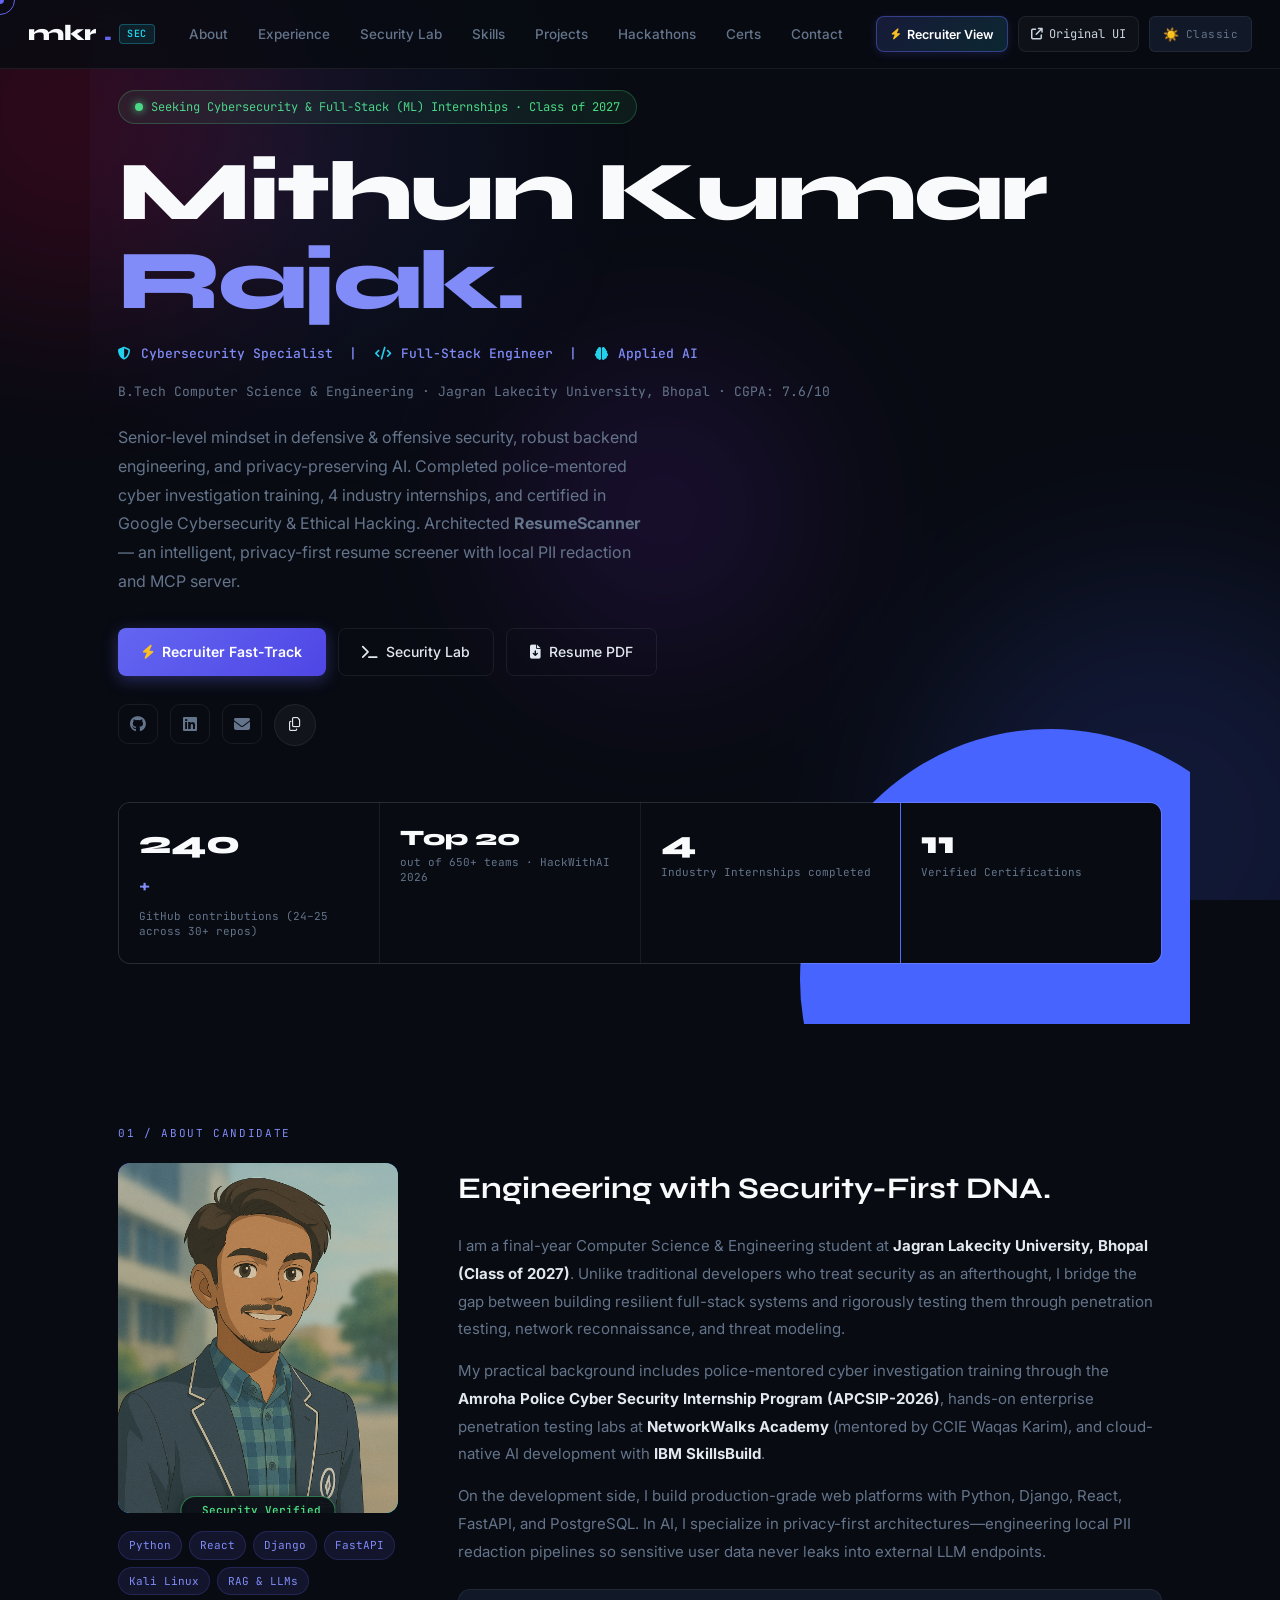
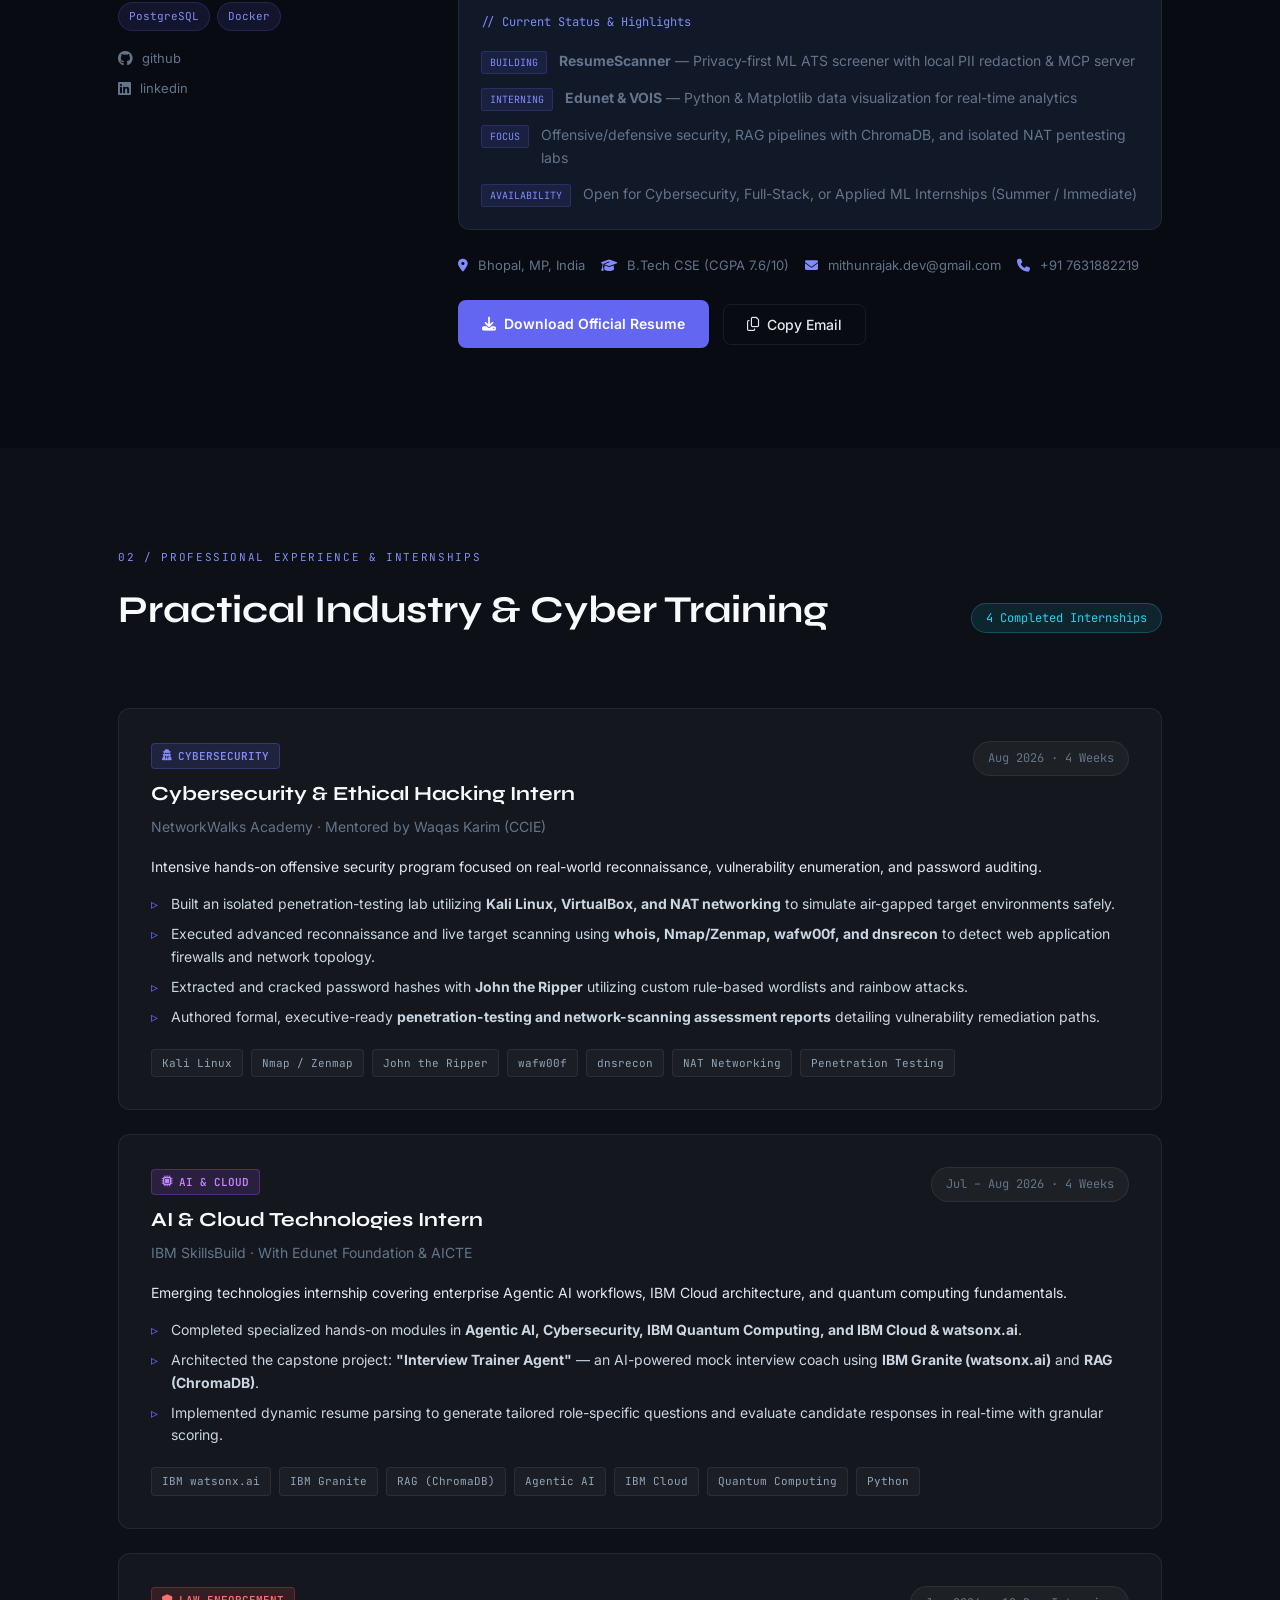
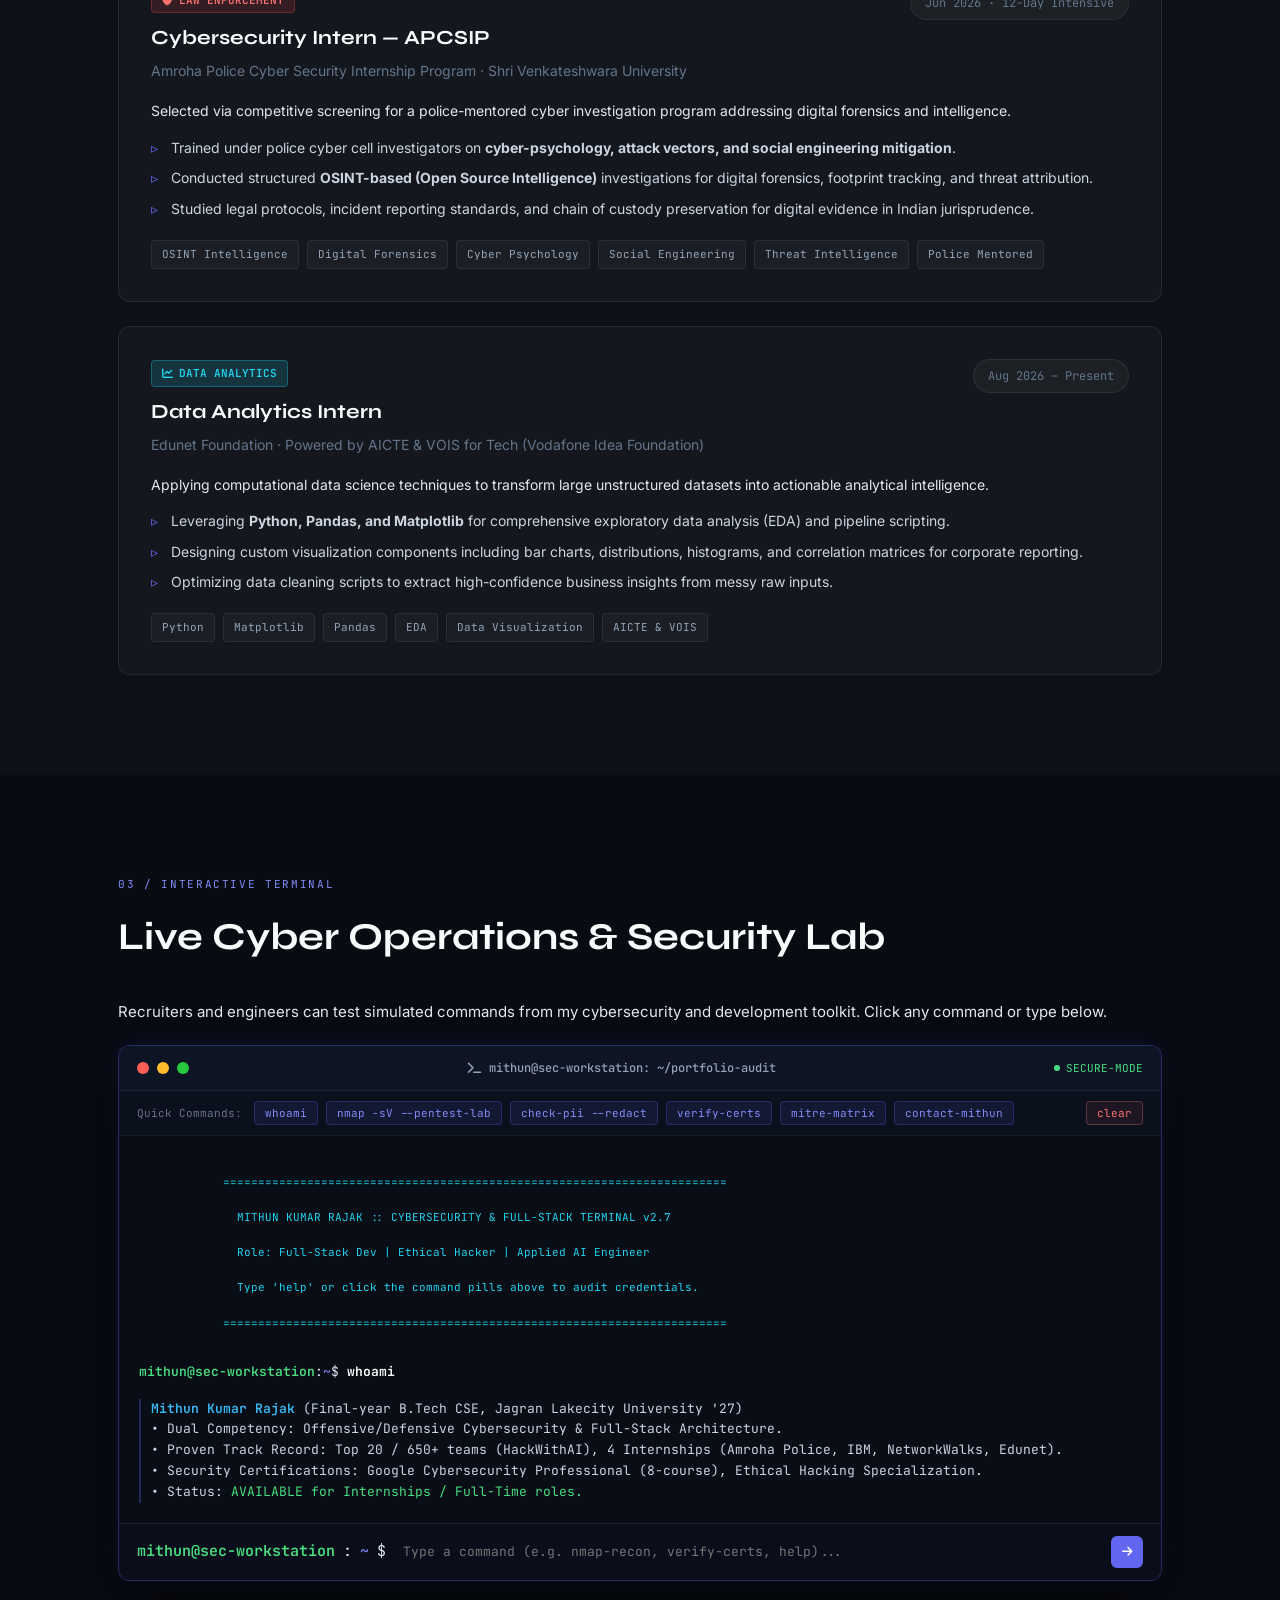
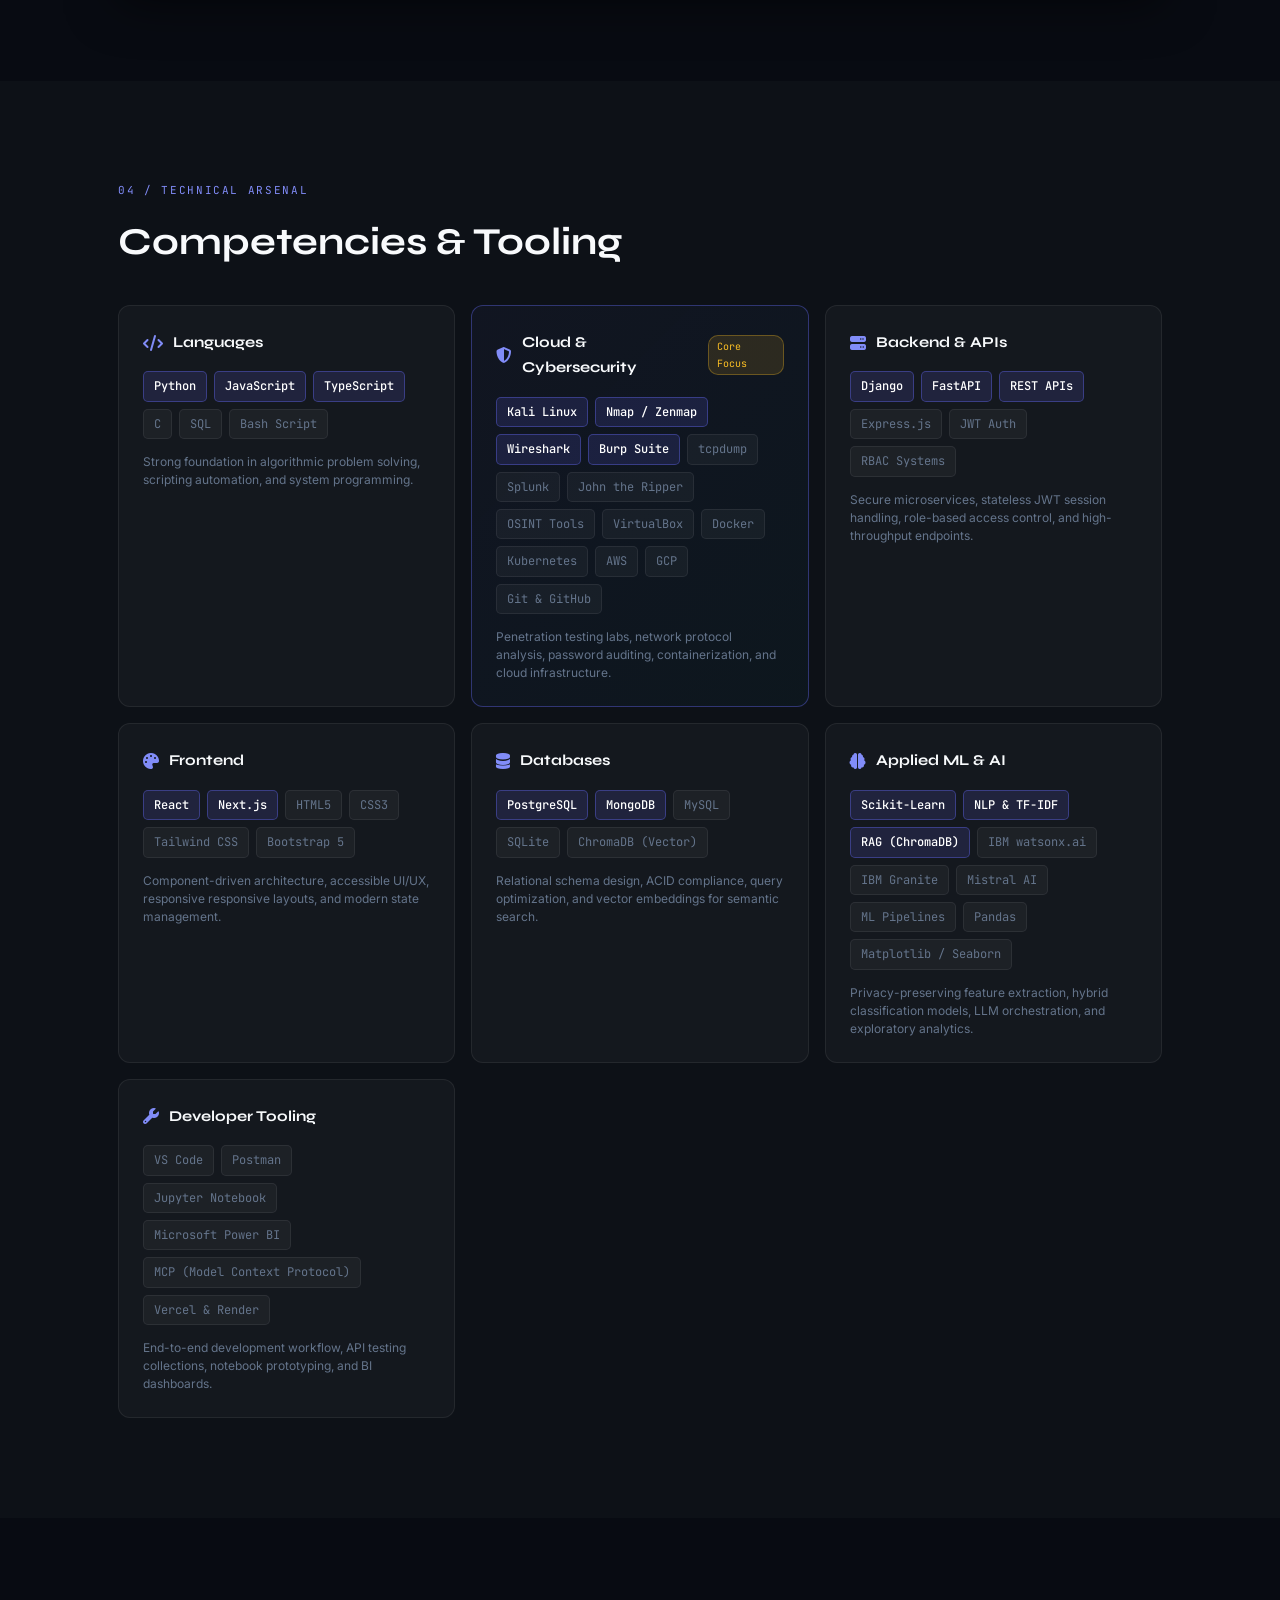
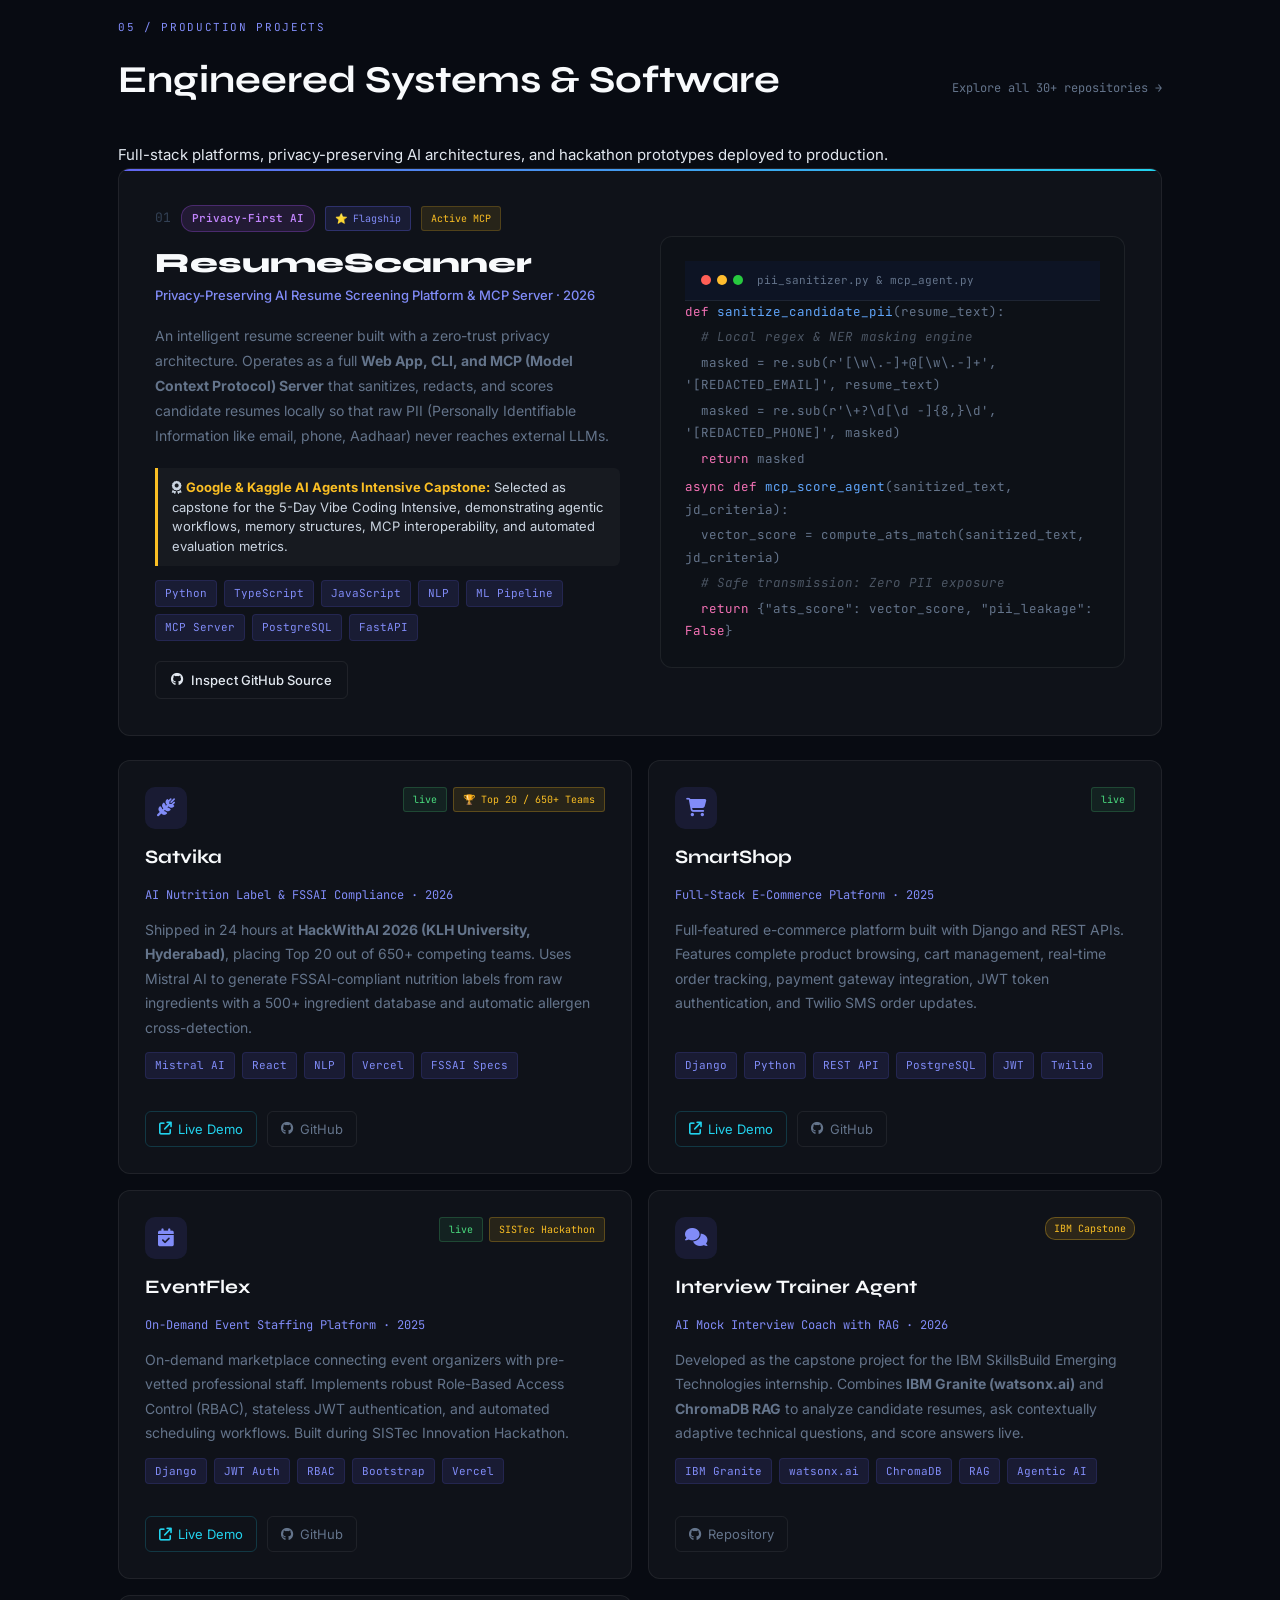
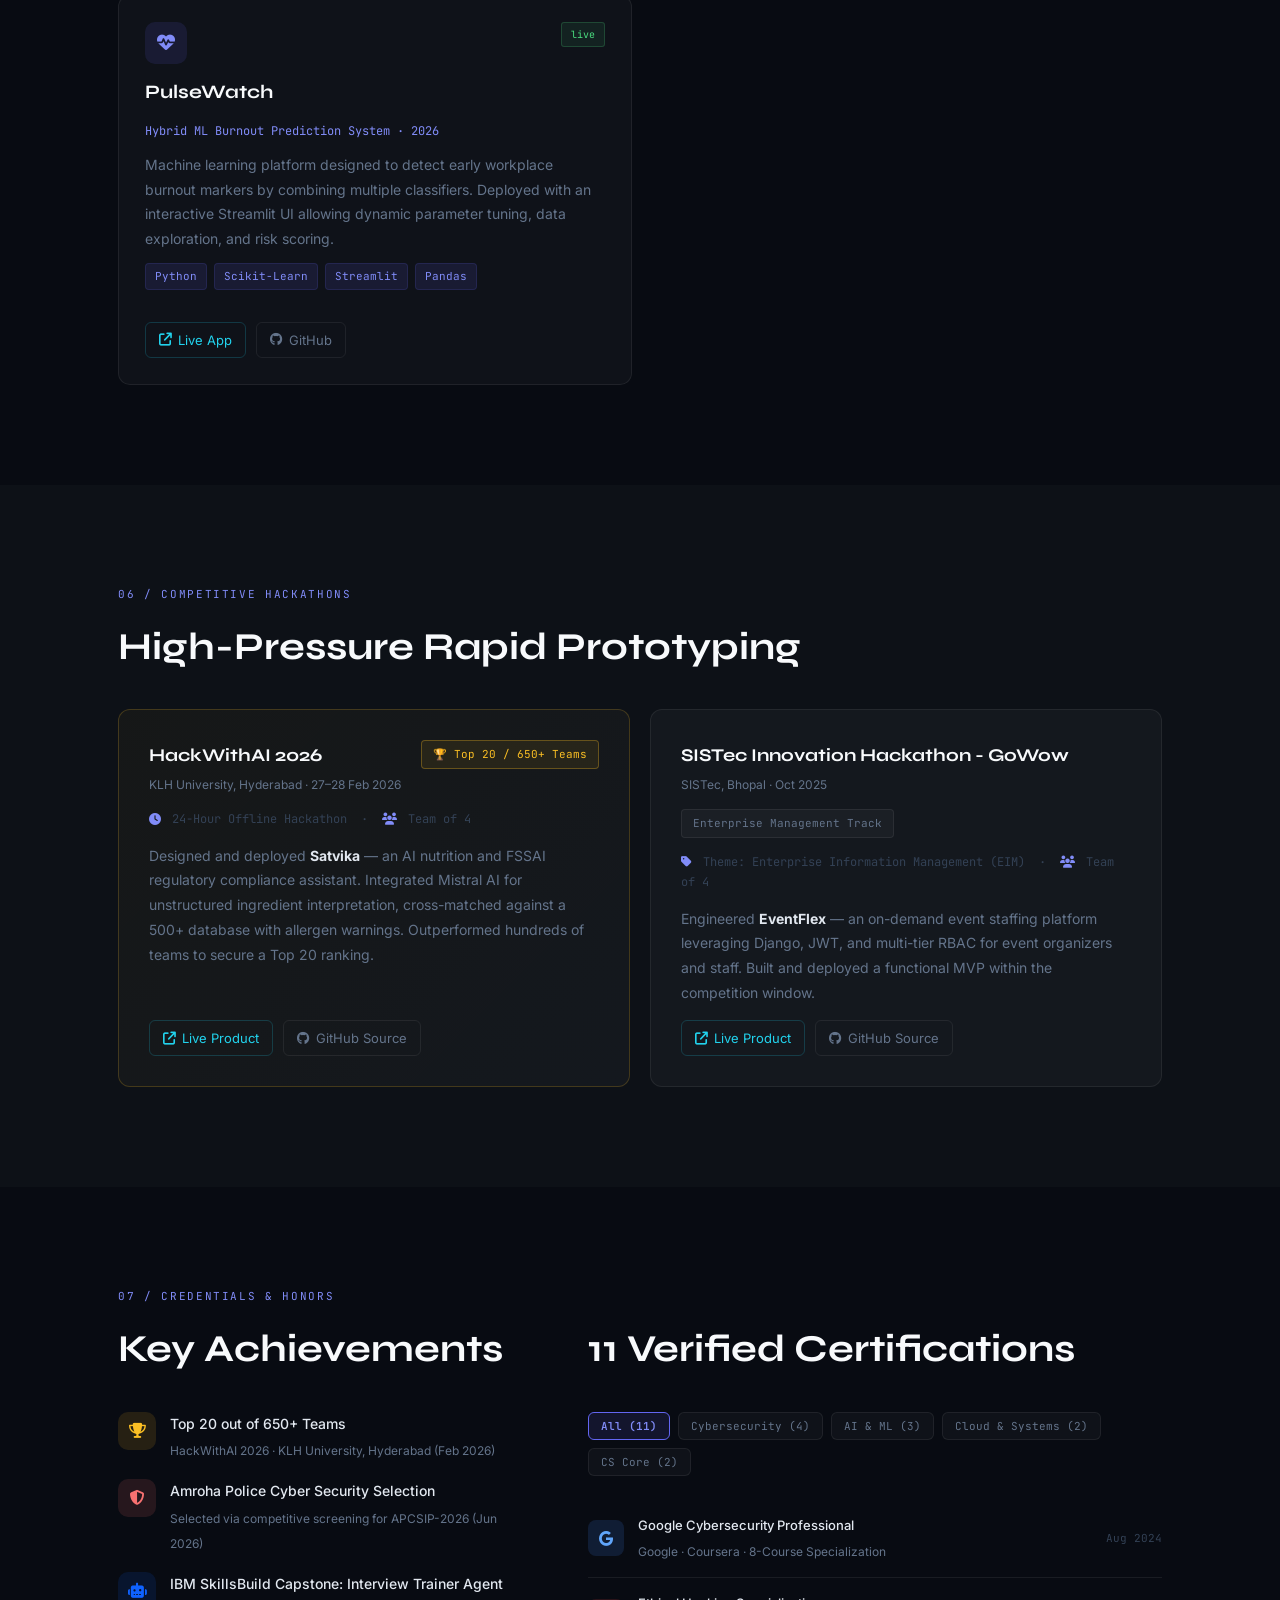
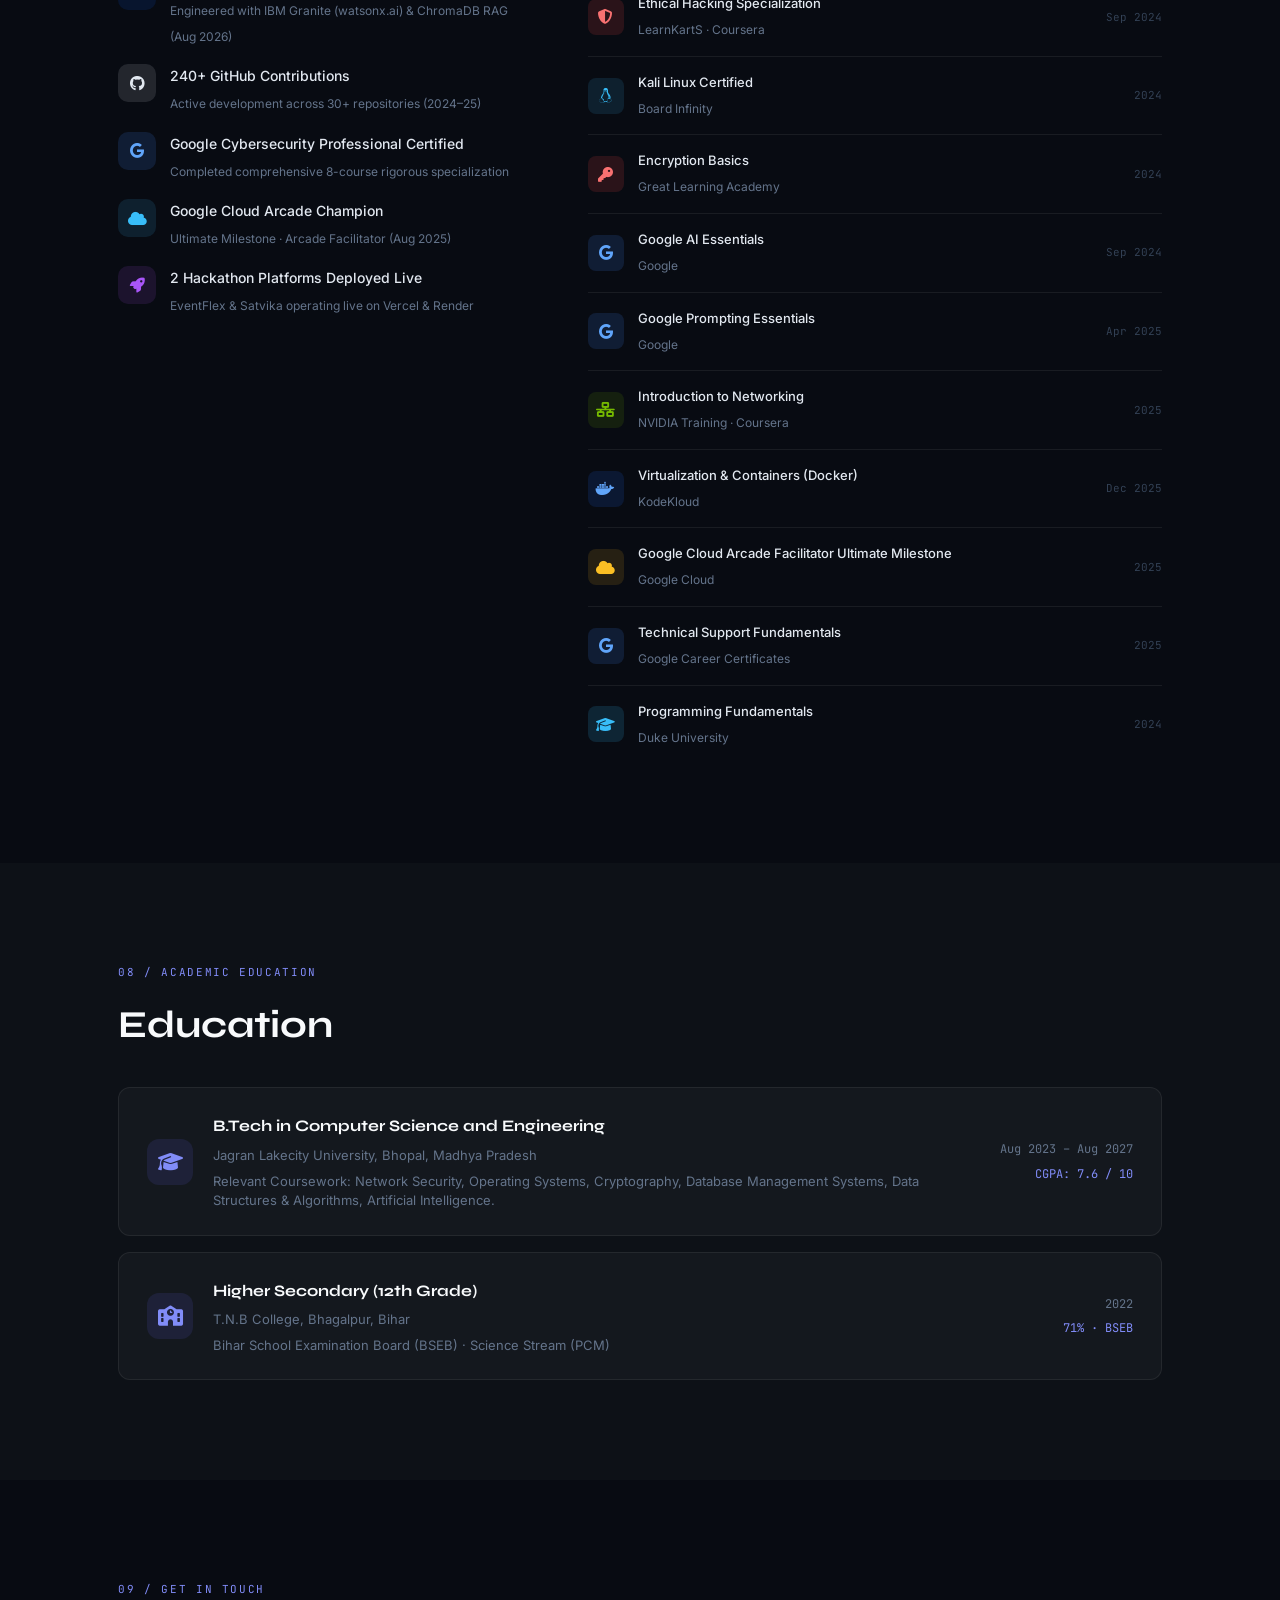
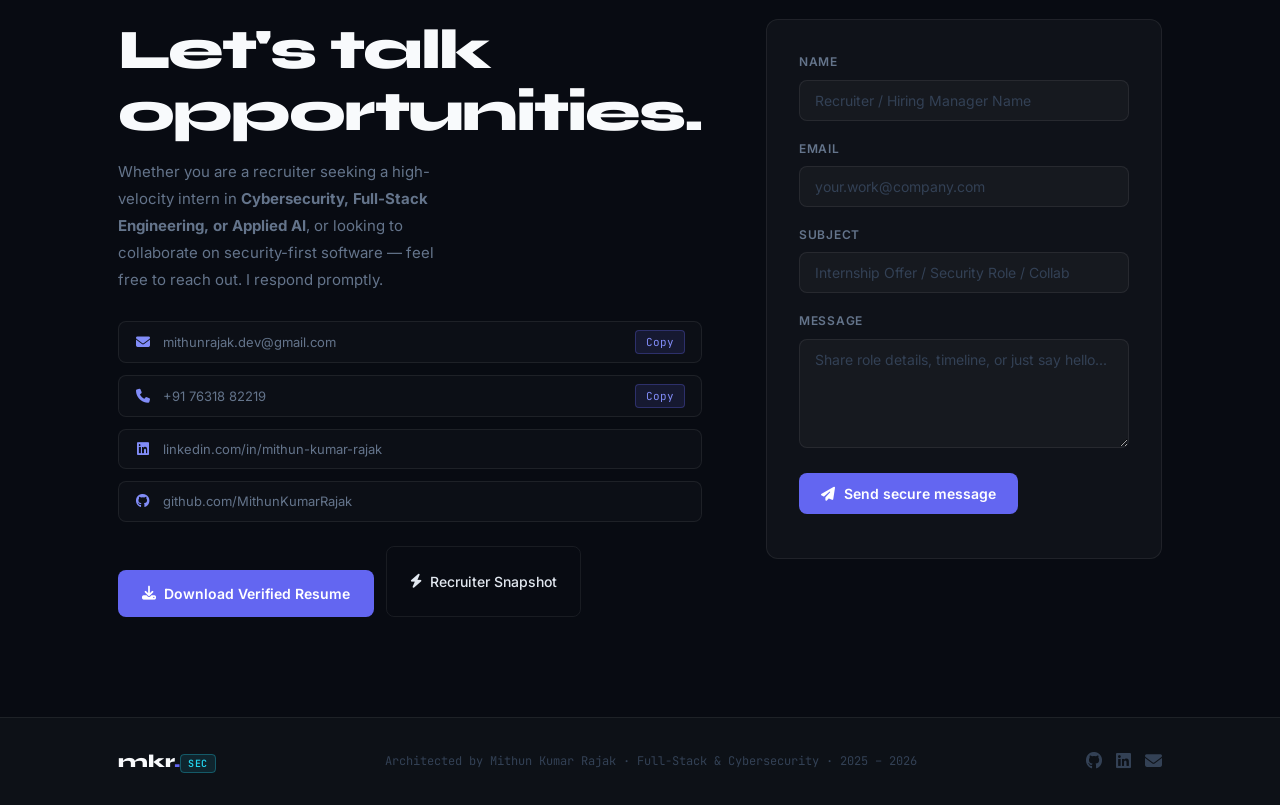
==== commit b1762ec1: "feat: Enhance responsive layout styling" ====
--- a/index.html
+++ b/index.html
@@ -59,6 +59,18 @@
         <a href="#hackathons" class="nav-a">Hackathons</a>
         <a href="#certs" class="nav-a">Certs</a>
         <a href="#contact" class="nav-a">Contact</a>
+        <div class="mobile-nav-actions">
+          <button id="mobileRecruiterBtn" class="btn-recruiter-nav" aria-label="Recruiter Fast-Track">
+            <i class="fa-solid fa-bolt"></i> <span>Recruiter View</span>
+          </button>
+          <a href="original.html" class="nav-resume">
+            <i class="fa-solid fa-arrow-up-right-from-square"></i> <span>Original UI</span>
+          </a>
+          <button id="mobileThemeToggle" class="theme-toggle-btn" aria-label="Toggle theme">
+            <span class="theme-icon">🌙</span>
+            <span class="theme-label">Modern</span>
+          </button>
+        </div>
       </nav>
       <div class="header-actions">
         <button id="recruiterModalBtn" class="btn-recruiter-nav" title="Recruiter Fast-Track" aria-label="Open Recruiter Fast-Track">
--- a/style.css
+++ b/style.css
@@ -31,11 +31,12 @@
   --r-sm:       8px;
 }
 
-html { scroll-behavior: smooth; scroll-padding-top: 74px; }
+html { scroll-behavior: smooth; scroll-padding-top: 74px; overflow-x: hidden; }
 
 body {
   background: var(--bg);
   color: var(--text);
+  overflow-x: hidden;
   font-family: 'Inter', system-ui, sans-serif;
   font-size: 15px;
   line-height: 1.7;
@@ -335,6 +336,8 @@
 .burger.open span:nth-child(2) { opacity: 0; }
 .burger.open span:nth-child(3) { transform: translateY(-6.5px) rotate(-45deg); }
 
+.mobile-nav-actions { display: none; }
+
 
 /* ============================================================
    HERO
@@ -885,7 +888,8 @@
   font-size: 12.5px;
   color: var(--muted);
   line-height: 1.8;
-  white-space: nowrap;
+  white-space: pre-wrap;
+  word-break: break-word;
 }
 .c-keyword { color: #f472b6; }
 .c-fn      { color: #60a5fa; }
@@ -1432,6 +1436,37 @@
     padding: 12px 16px;
     border-radius: 8px;
   }
+
+  /* Header actions: icon-only on tablet/mobile */
+  .header-actions .btn-recruiter-nav span,
+  .header-actions .nav-resume span,
+  .header-actions .theme-toggle-btn .theme-label {
+    display: none;
+  }
+
+  /* Mobile nav actions row inside dropdown */
+  .main-nav.mobile-open .mobile-nav-actions {
+    display: flex;
+    flex-wrap: wrap;
+    gap: 10px;
+    padding-top: 16px;
+    margin-top: 8px;
+    border-top: 1px solid var(--border);
+  }
+  .main-nav.mobile-open .mobile-nav-actions .btn-recruiter-nav,
+  .main-nav.mobile-open .mobile-nav-actions .nav-resume,
+  .main-nav.mobile-open .mobile-nav-actions .theme-toggle-btn {
+    height: 44px;
+    font-size: 13px;
+    flex: 1;
+    min-width: 110px;
+    justify-content: center;
+  }
+  .main-nav.mobile-open .mobile-nav-actions .btn-recruiter-nav span,
+  .main-nav.mobile-open .mobile-nav-actions .nav-resume span,
+  .main-nav.mobile-open .mobile-nav-actions .theme-toggle-btn .theme-label {
+    display: inline;
+  }
 }
 
 @media (max-width: 1024px) {
@@ -1448,32 +1483,72 @@
   .hero-numbers { grid-template-columns: repeat(2, 1fr); }
 
   .about-grid { grid-template-columns: 1fr; }
-  .about-img-wrap { max-width: 260px; }
+  .about-img-wrap { max-width: 260px; margin: 0 auto; }
 
   .skills-grid { grid-template-columns: 1fr; }
 
   .proj-grid { grid-template-columns: 1fr; }
+  .proj-featured { padding: 24px; }
   .hack-grid { grid-template-columns: 1fr; }
 
   .contact-grid { grid-template-columns: 1fr; gap: 40px; }
   .contact-right form { padding: 22px; }
-  .contact-heading { font-size: 36px; }
+  .contact-heading { font-size: clamp(28px, 8vw, 36px); }
 
   .cert-layout { grid-template-columns: 1fr; gap: 40px; }
+  .cert-info strong { white-space: normal; }
   .edu-card { flex-direction: column; align-items: flex-start; gap: 16px; }
   .edu-meta { text-align: left; }
 
+  .exp-card { padding: 22px; }
+
+  .terminal-body { min-height: 180px; }
+
   .footer-row { justify-content: center; text-align: center; }
 
   .section { padding: 72px 0; }
+
+  /* Touch-friendly targets (44px minimum) */
+  .sk-tags span { padding: 8px 14px; font-size: 13px; }
+  .cert-tab { padding: 10px 16px; font-size: 12px; }
+  .proj-link { padding: 10px 16px; }
+  .copy-pill-btn { padding: 8px 14px; }
+  .term-pill { padding: 8px 14px; }
+  .about-socials a { padding: 8px 0; }
+  .proj-btn { padding: 10px 16px; }
+
+  /* Security badge wrap */
+  .security-verified-badge { white-space: normal; font-size: 10px; padding: 3px 10px; }
+
+  /* Prevent toast overlapping scroll-to-top */
+  .toast-container { bottom: 76px; }
+
+  /* Modal padding reduction */
+  .modal-header { padding: 18px 20px; }
+  .modal-body { padding: 20px; }
+  .modal-footer { padding: 14px 20px; }
+  .modal-header h2 { font-size: 20px; }
 }
 
 @media (max-width: 480px) {
+  .wrap { padding: 0 16px; }
+  .hero { padding: 80px 16px 40px; }
   .hero-numbers { grid-template-columns: 1fr 1fr; }
   .hero-btns { flex-direction: column; }
   .btn-solid, .btn-ghost { width: 100%; justify-content: center; }
   .hack-header { flex-direction: column; }
   .proj-feat-meta { flex-wrap: wrap; }
+  .proj-featured { padding: 18px; }
+  .exp-card { padding: 18px; }
+}
+
+@media (max-width: 360px) {
+  .hero-numbers { grid-template-columns: 1fr; }
+  .h-num { padding: 18px 16px; }
+}
+
+@media (orientation: landscape) and (max-height: 500px) {
+  .hero { min-height: auto; padding-top: 80px; padding-bottom: 40px; }
 }
 
 
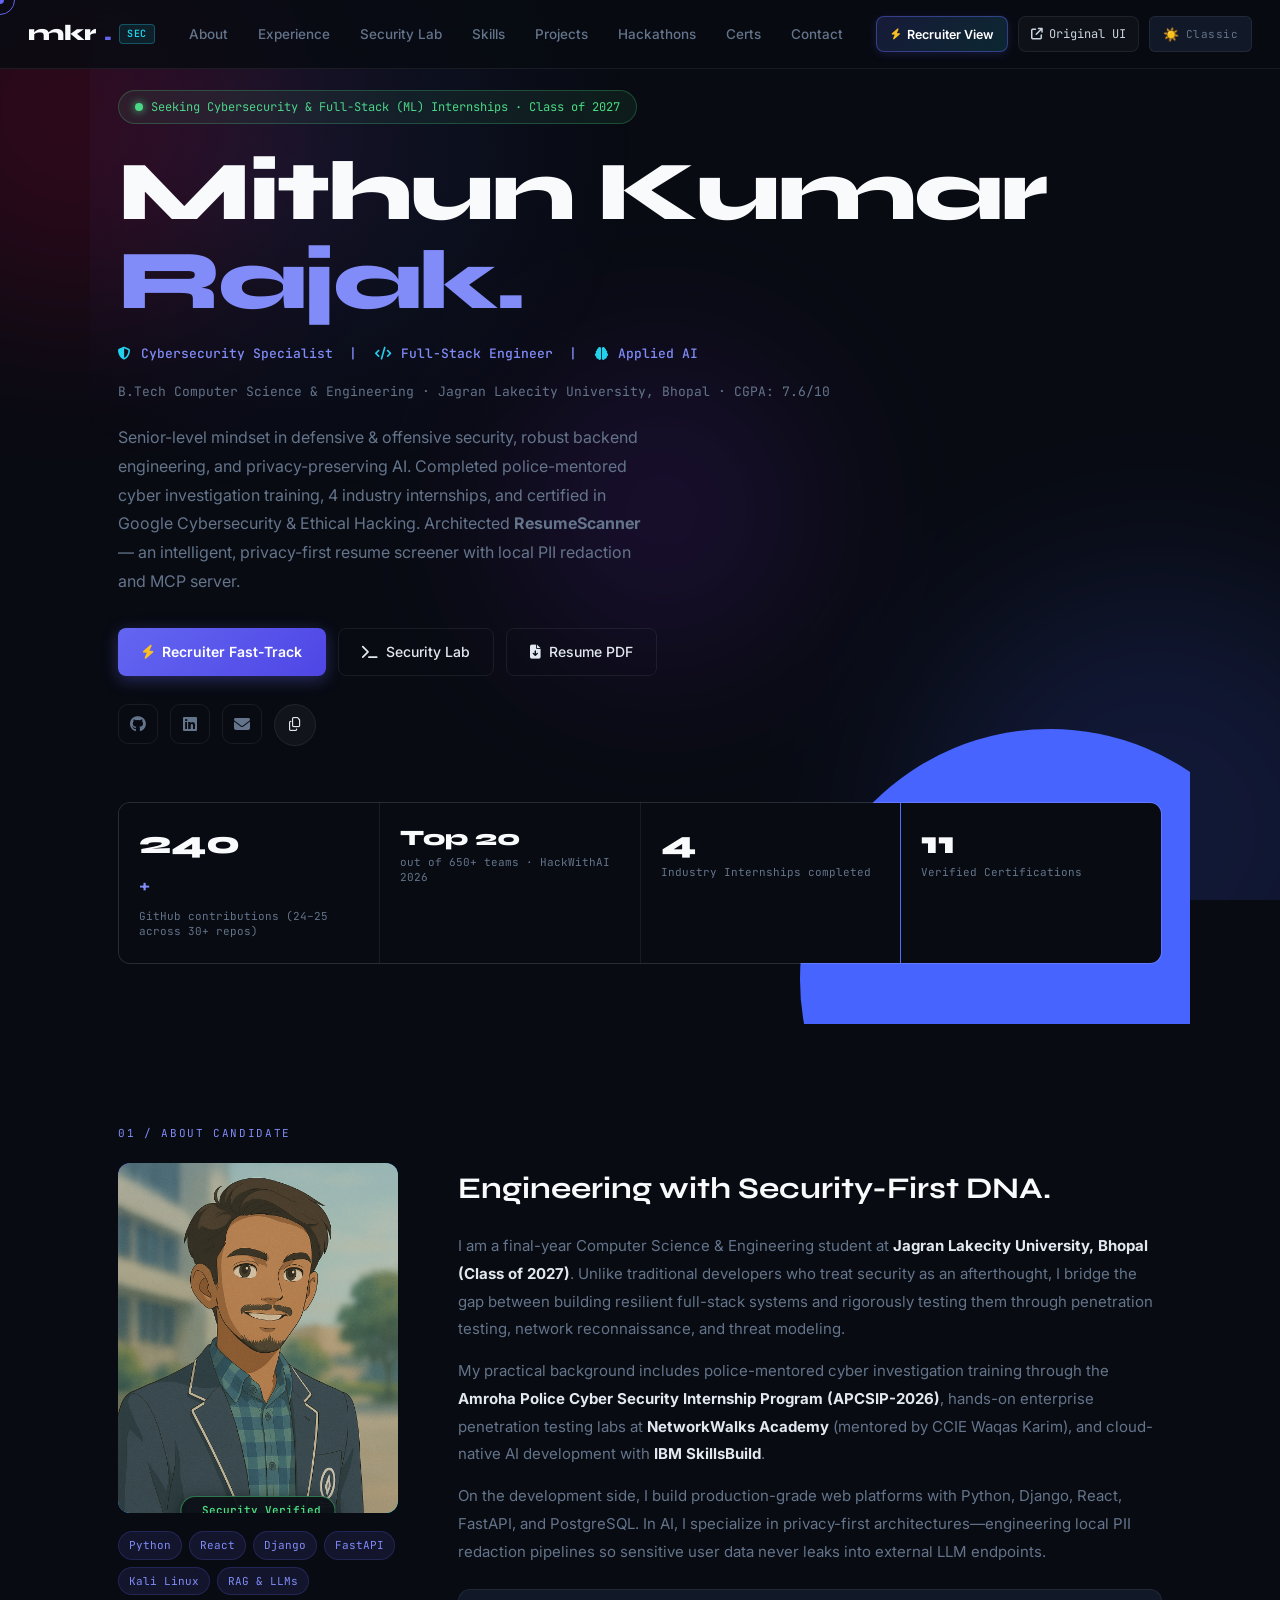
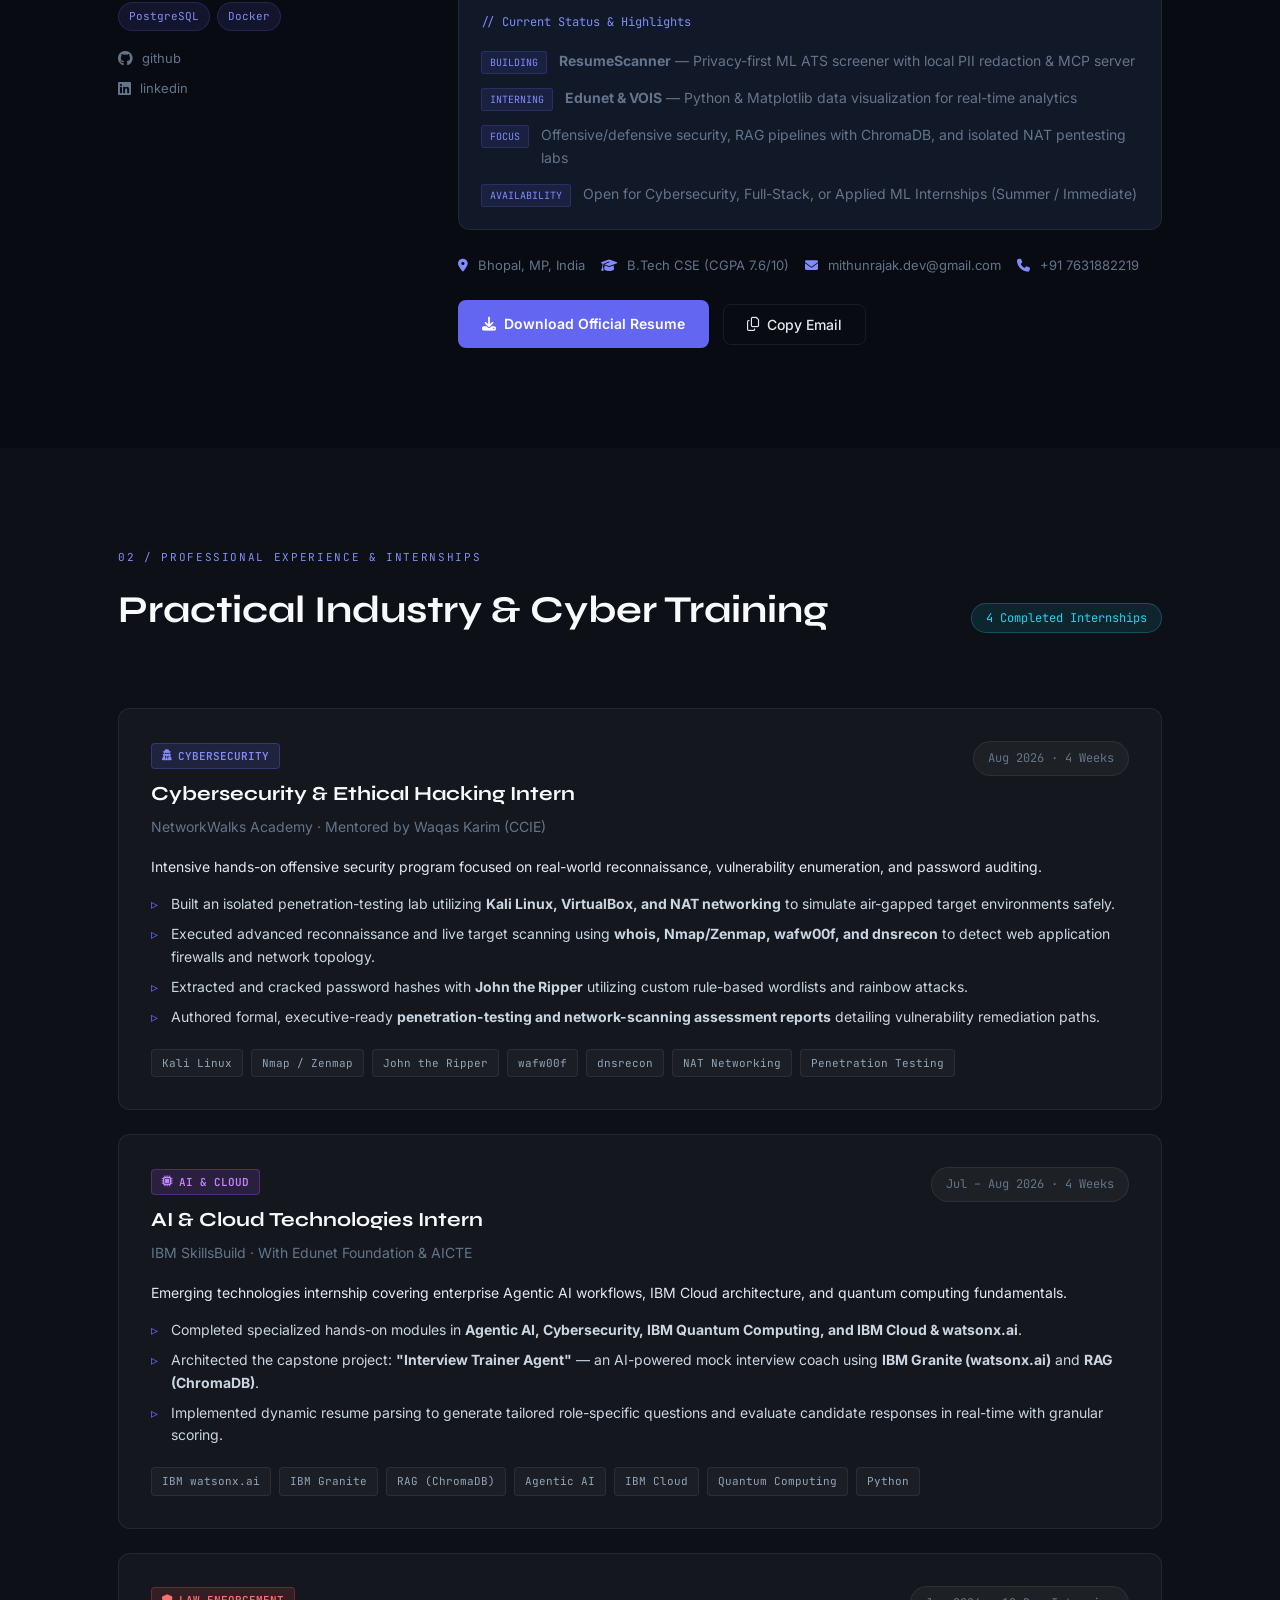
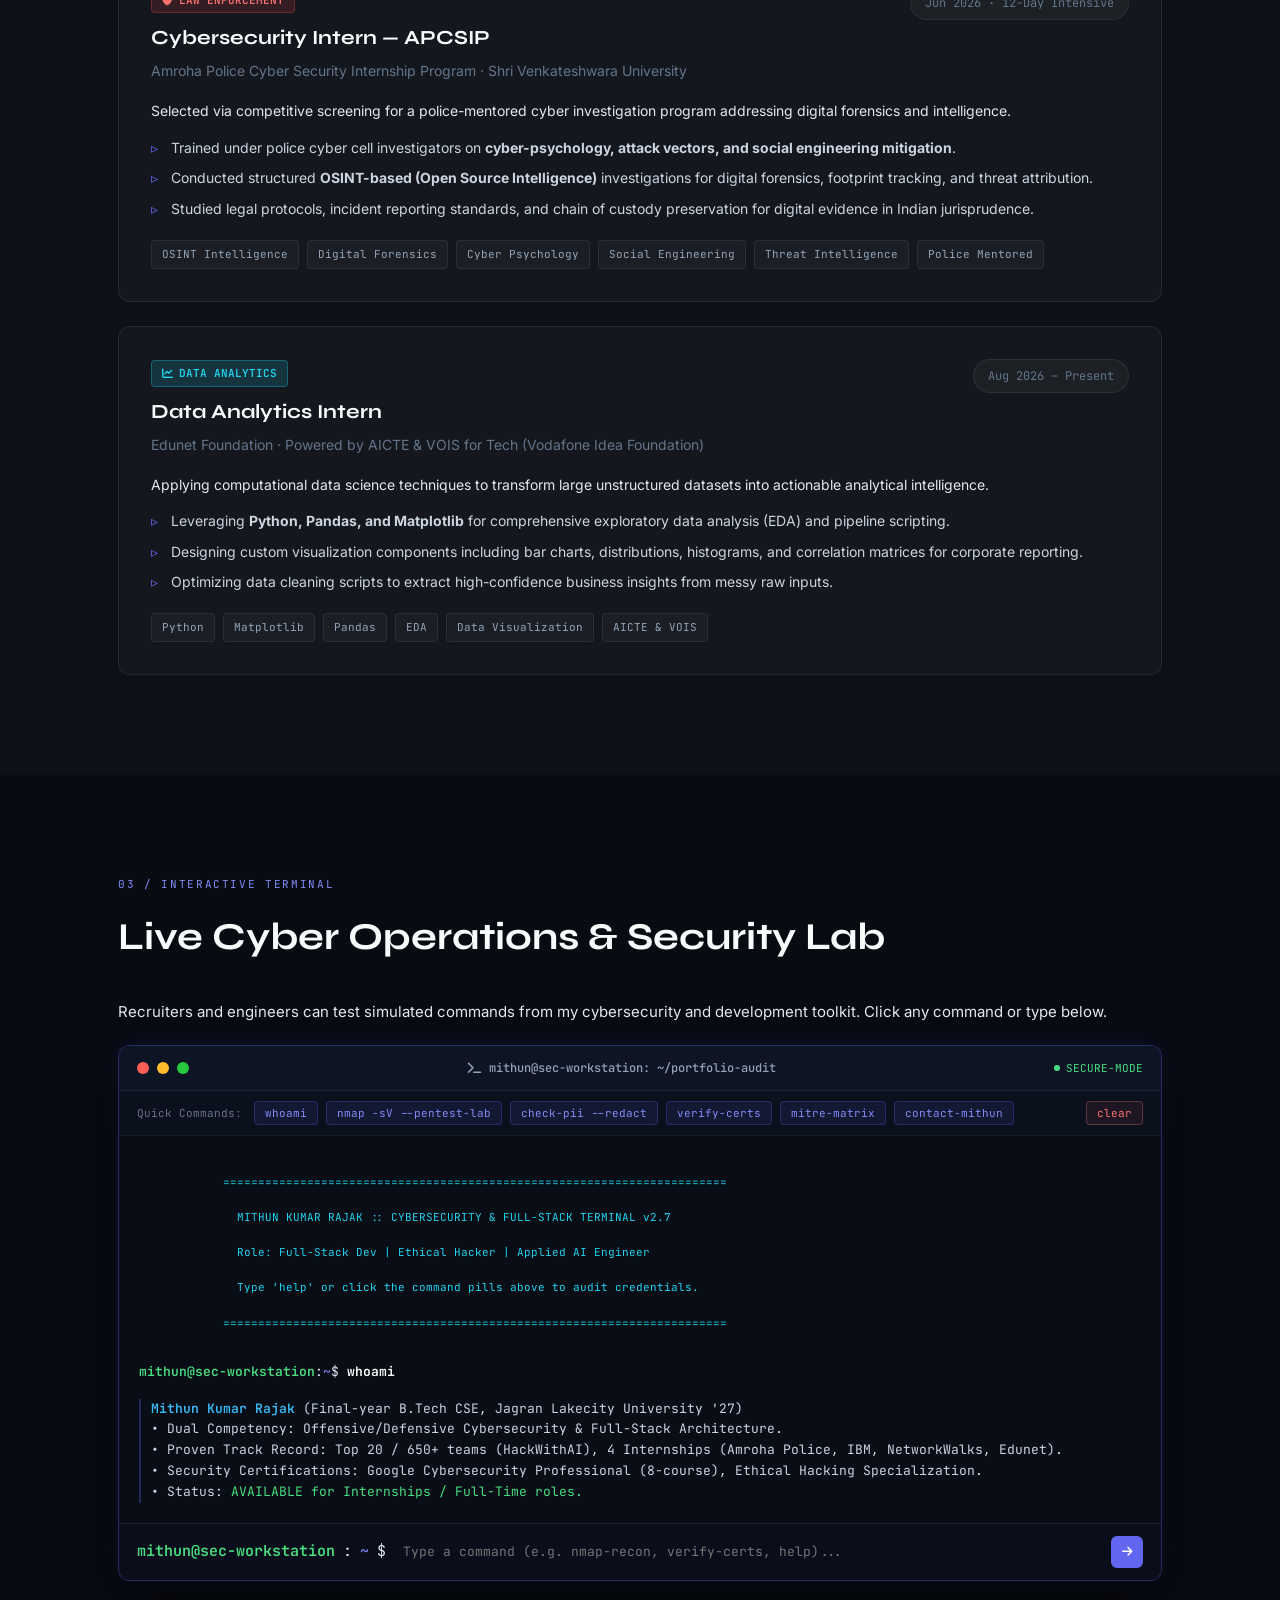
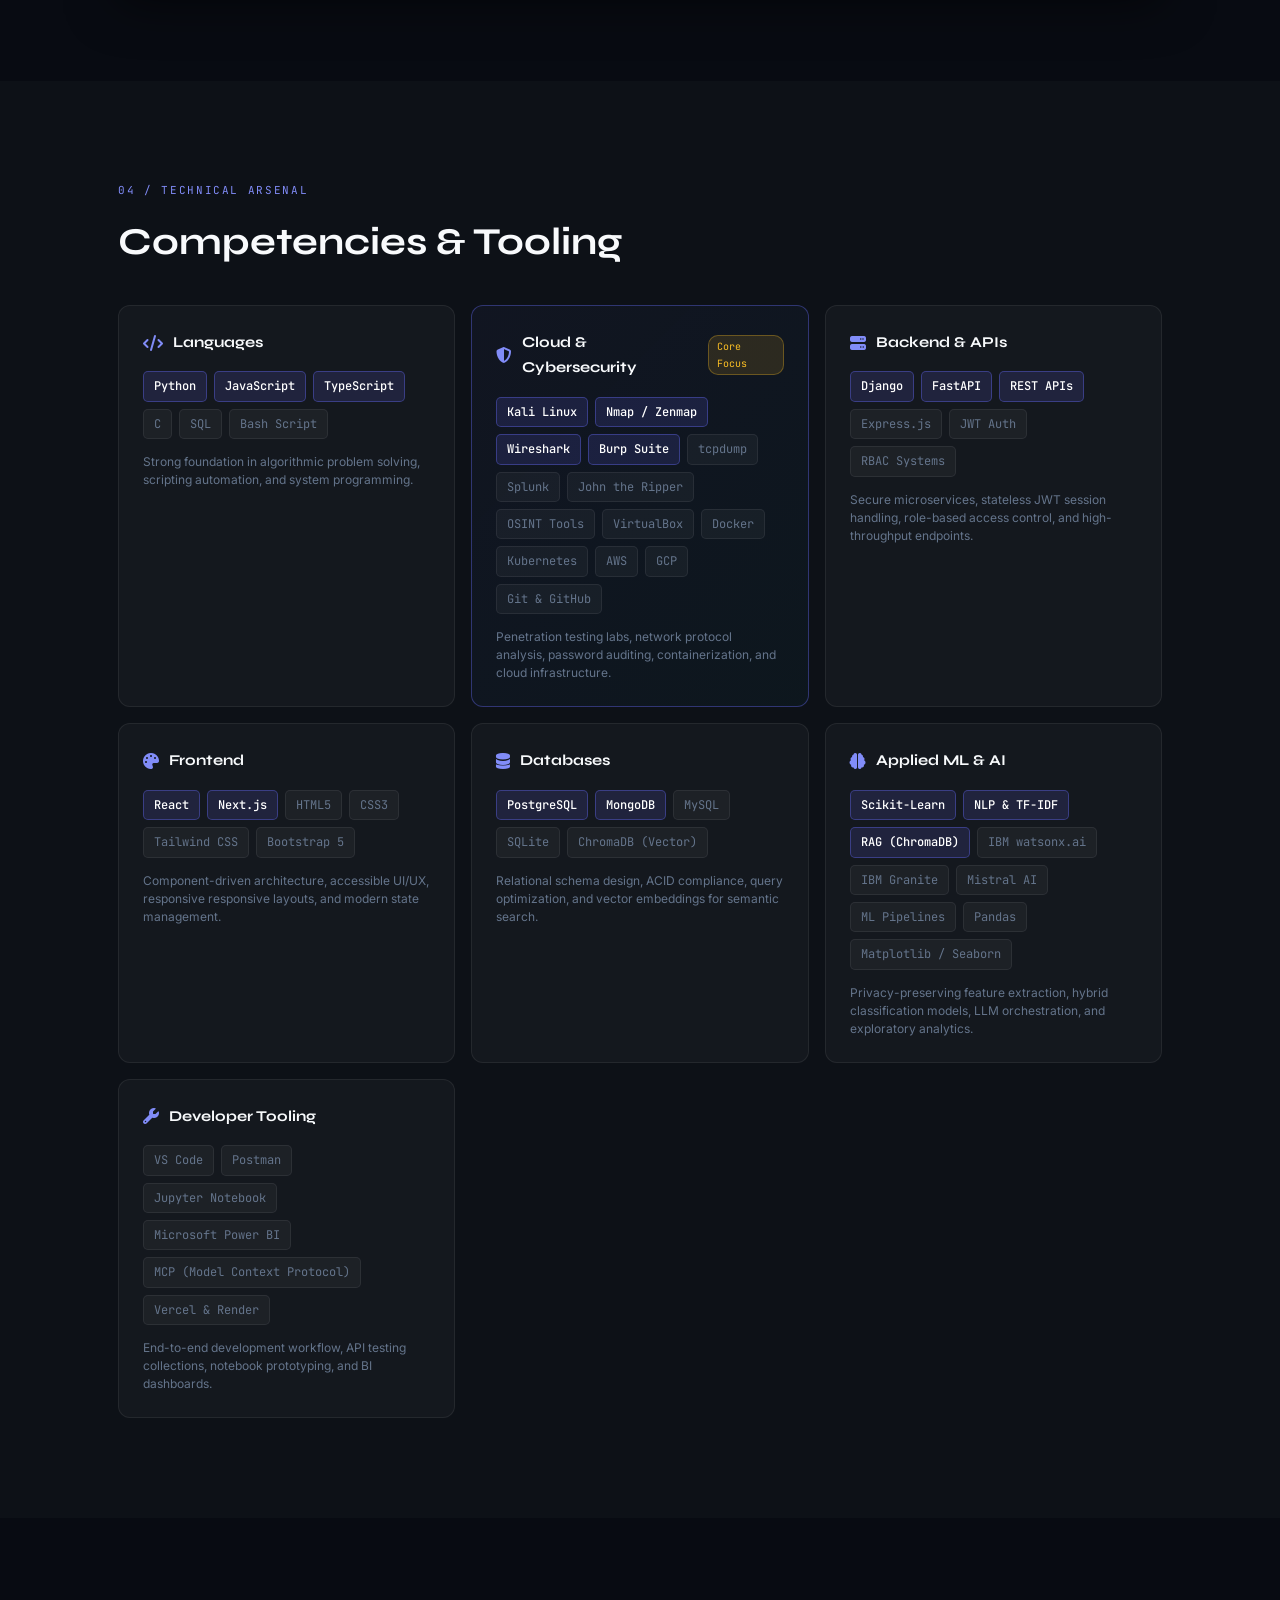
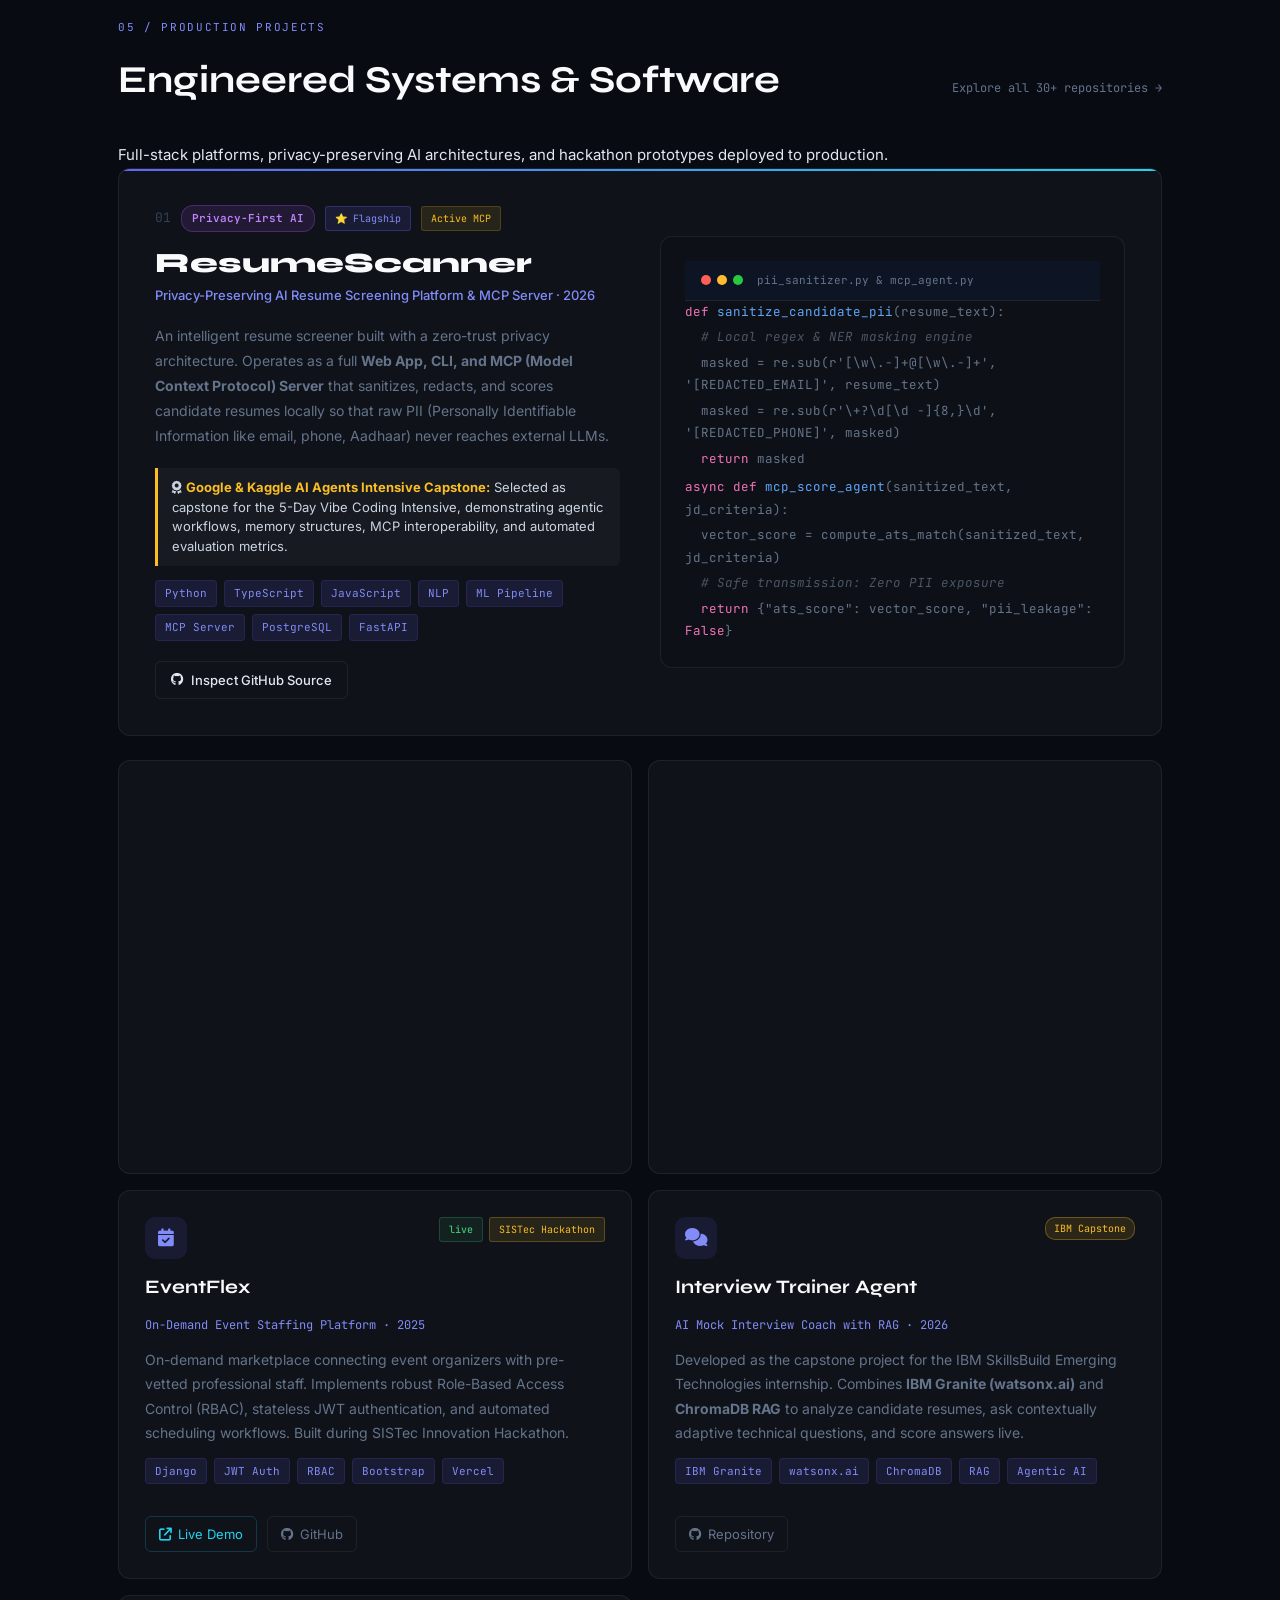
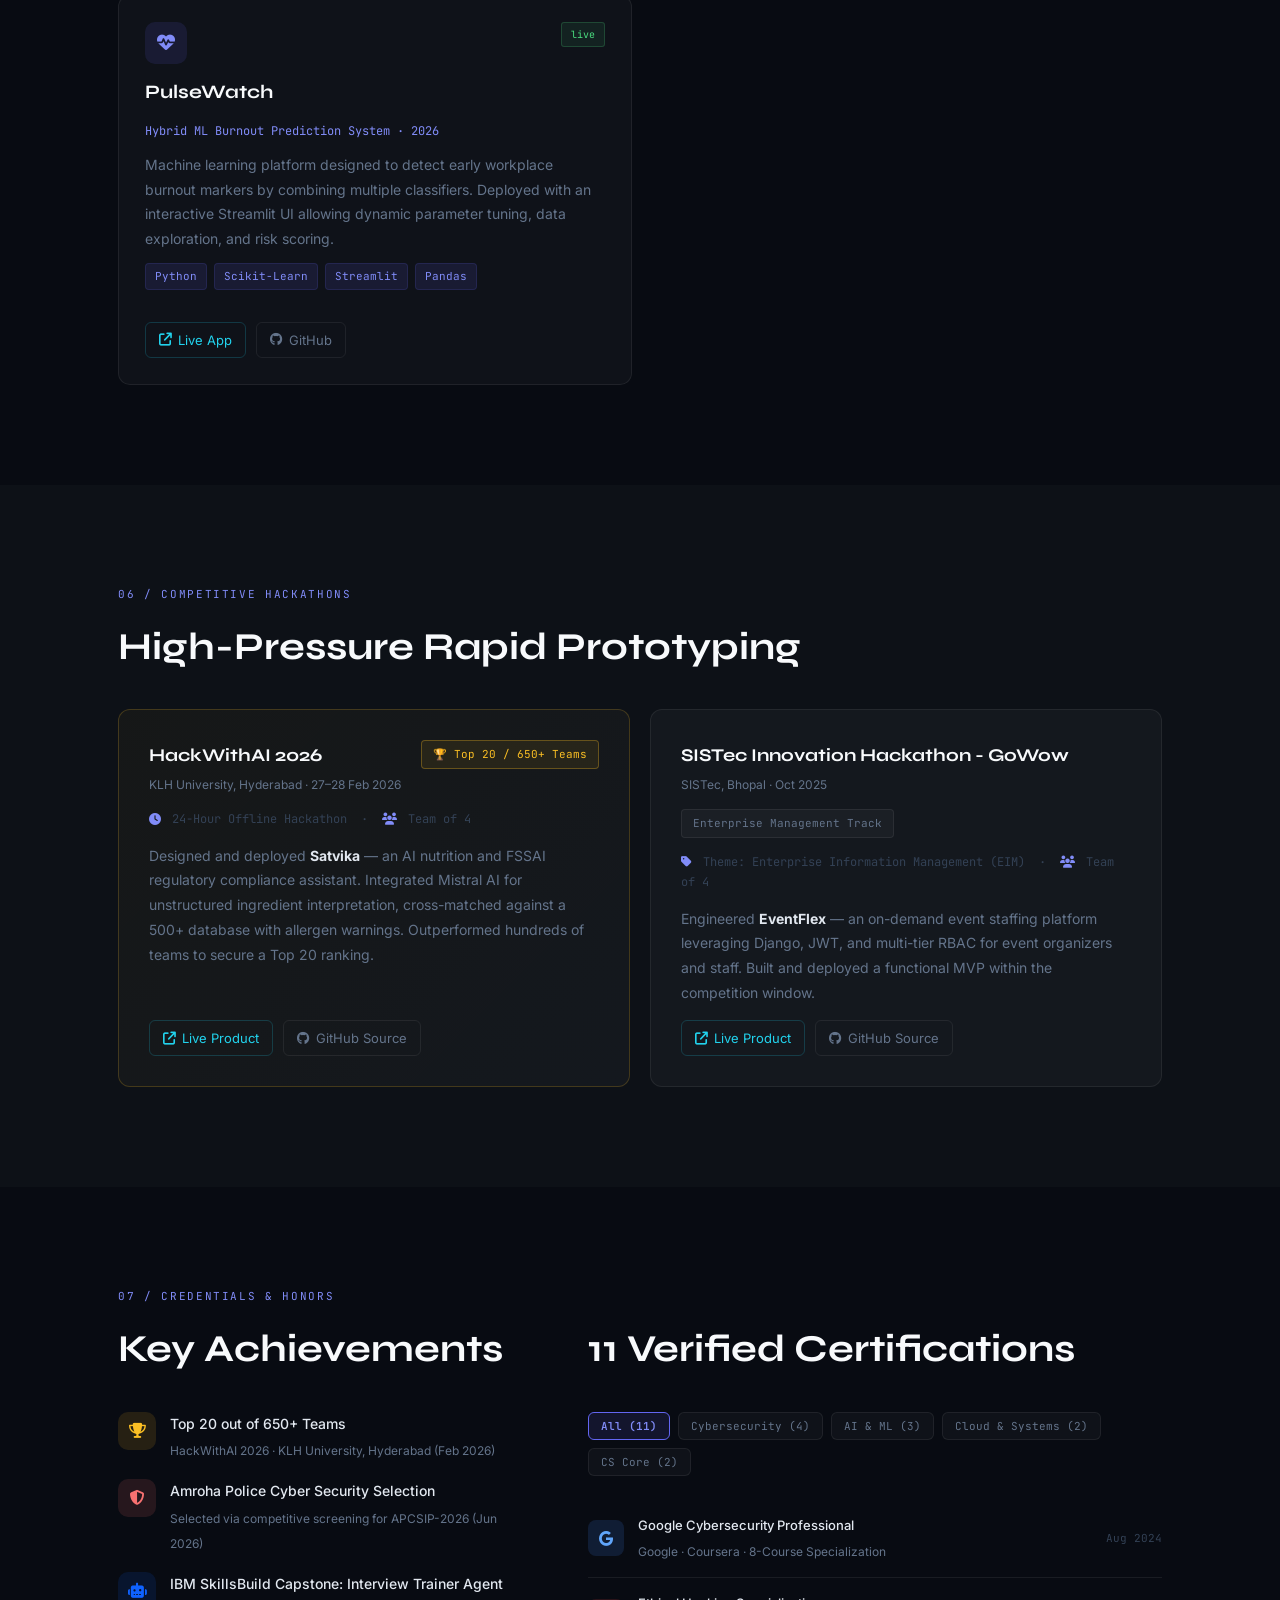
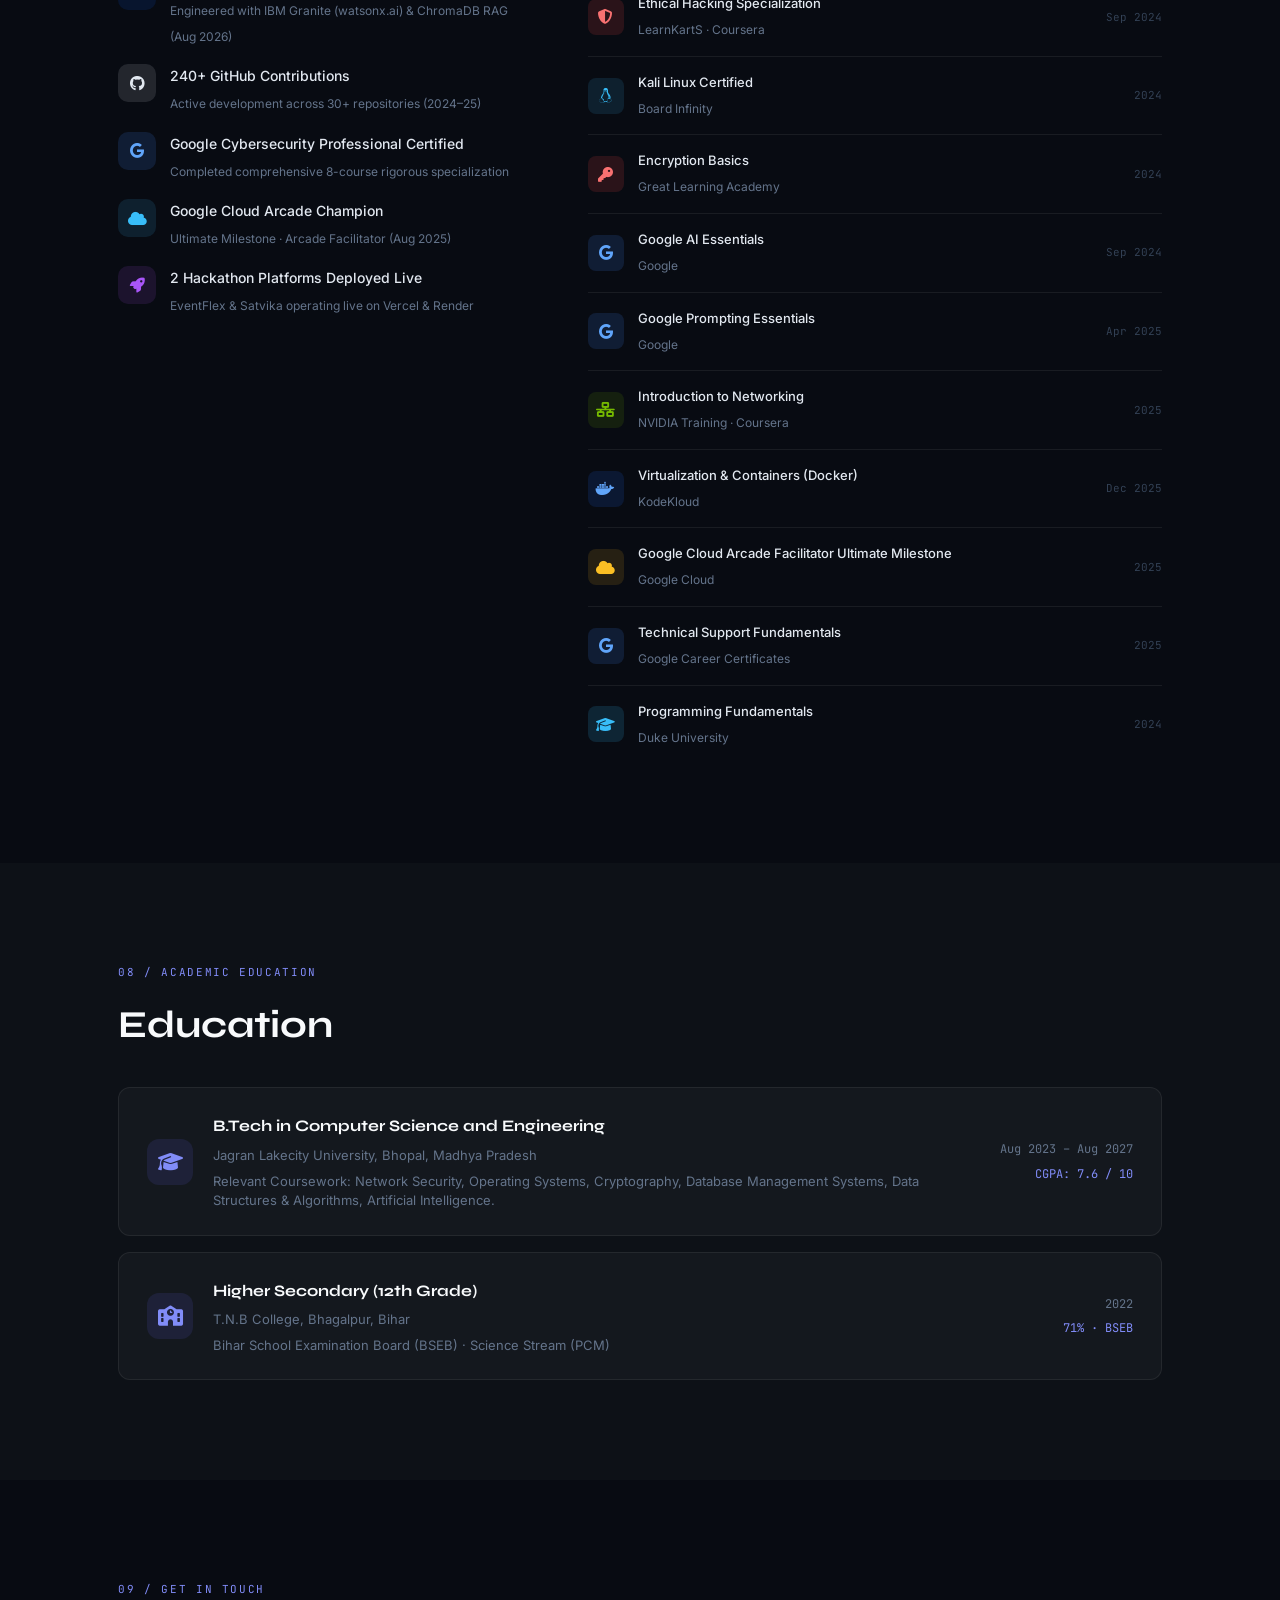
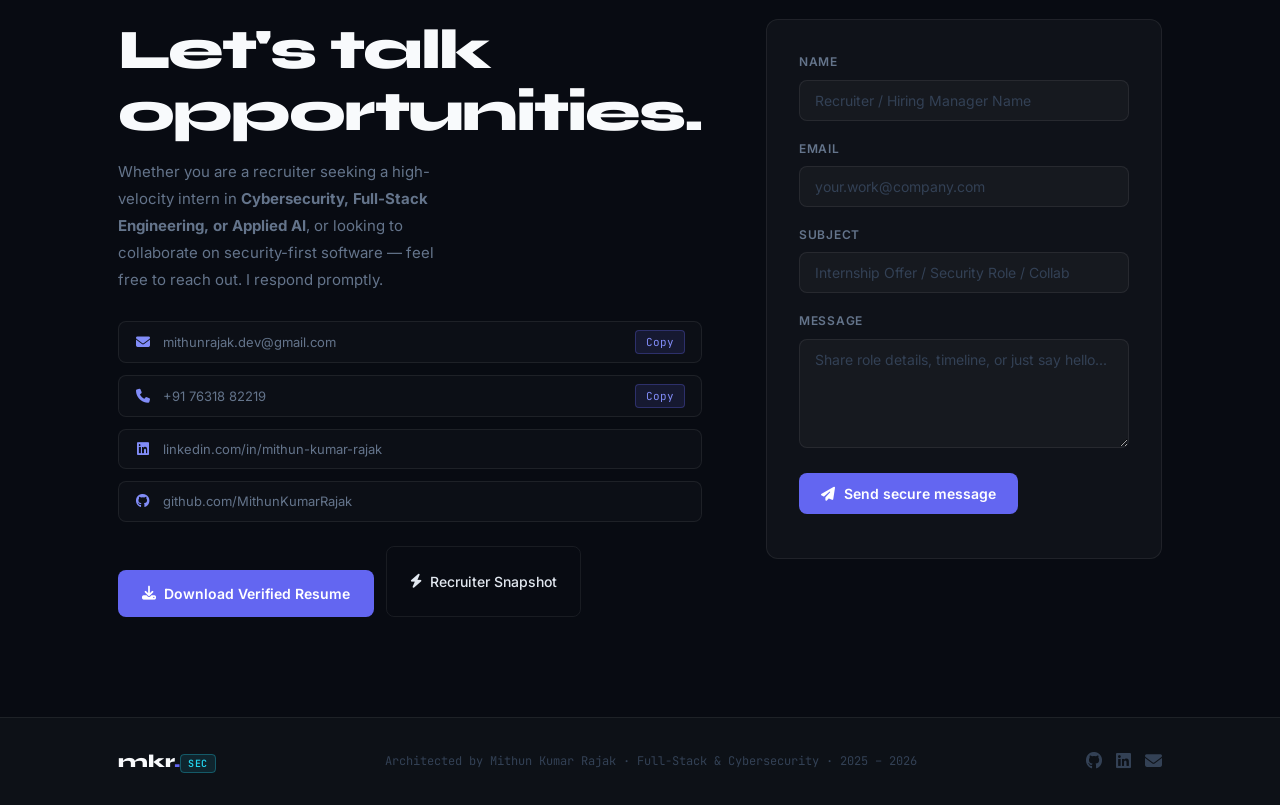
==== commit 22957e1e: "feat: add PWA manifest, site icons, and image optimization attributes" ====
--- a/index.html
+++ b/index.html
@@ -14,6 +14,12 @@
   <meta property="og:type" content="website" />
   <meta property="og:url" content="https://mithunkumarrajak.github.io/Portfolio/" />
   <meta property="og:image" content="https://mithunkumarrajak.github.io/Portfolio/images/user.png" />
+  <meta name="theme-color" content="#080b12" />
+
+  <!-- Favicon & PWA Icons -->
+  <link rel="icon" type="image/png" href="images/favicon.png" />
+  <link rel="apple-touch-icon" href="images/apple-touch-icon.png" />
+  <link rel="manifest" href="manifest.json" />
   
   <style>
     body {
@@ -166,7 +172,7 @@
       <div class="about-grid">
         <div class="about-img-col reveal">
           <div class="about-img-wrap">
-            <img src="images/user.png" alt="Mithun Kumar Rajak" id="profileImg" />
+            <img src="images/user.png" alt="Mithun Kumar Rajak" id="profileImg" loading="lazy" decoding="async" />
             <div class="security-verified-badge" title="Verified Credentials & Ethical Hacking Background">
               <i class="fa-solid fa-shield-check"></i> Security Verified
             </div>
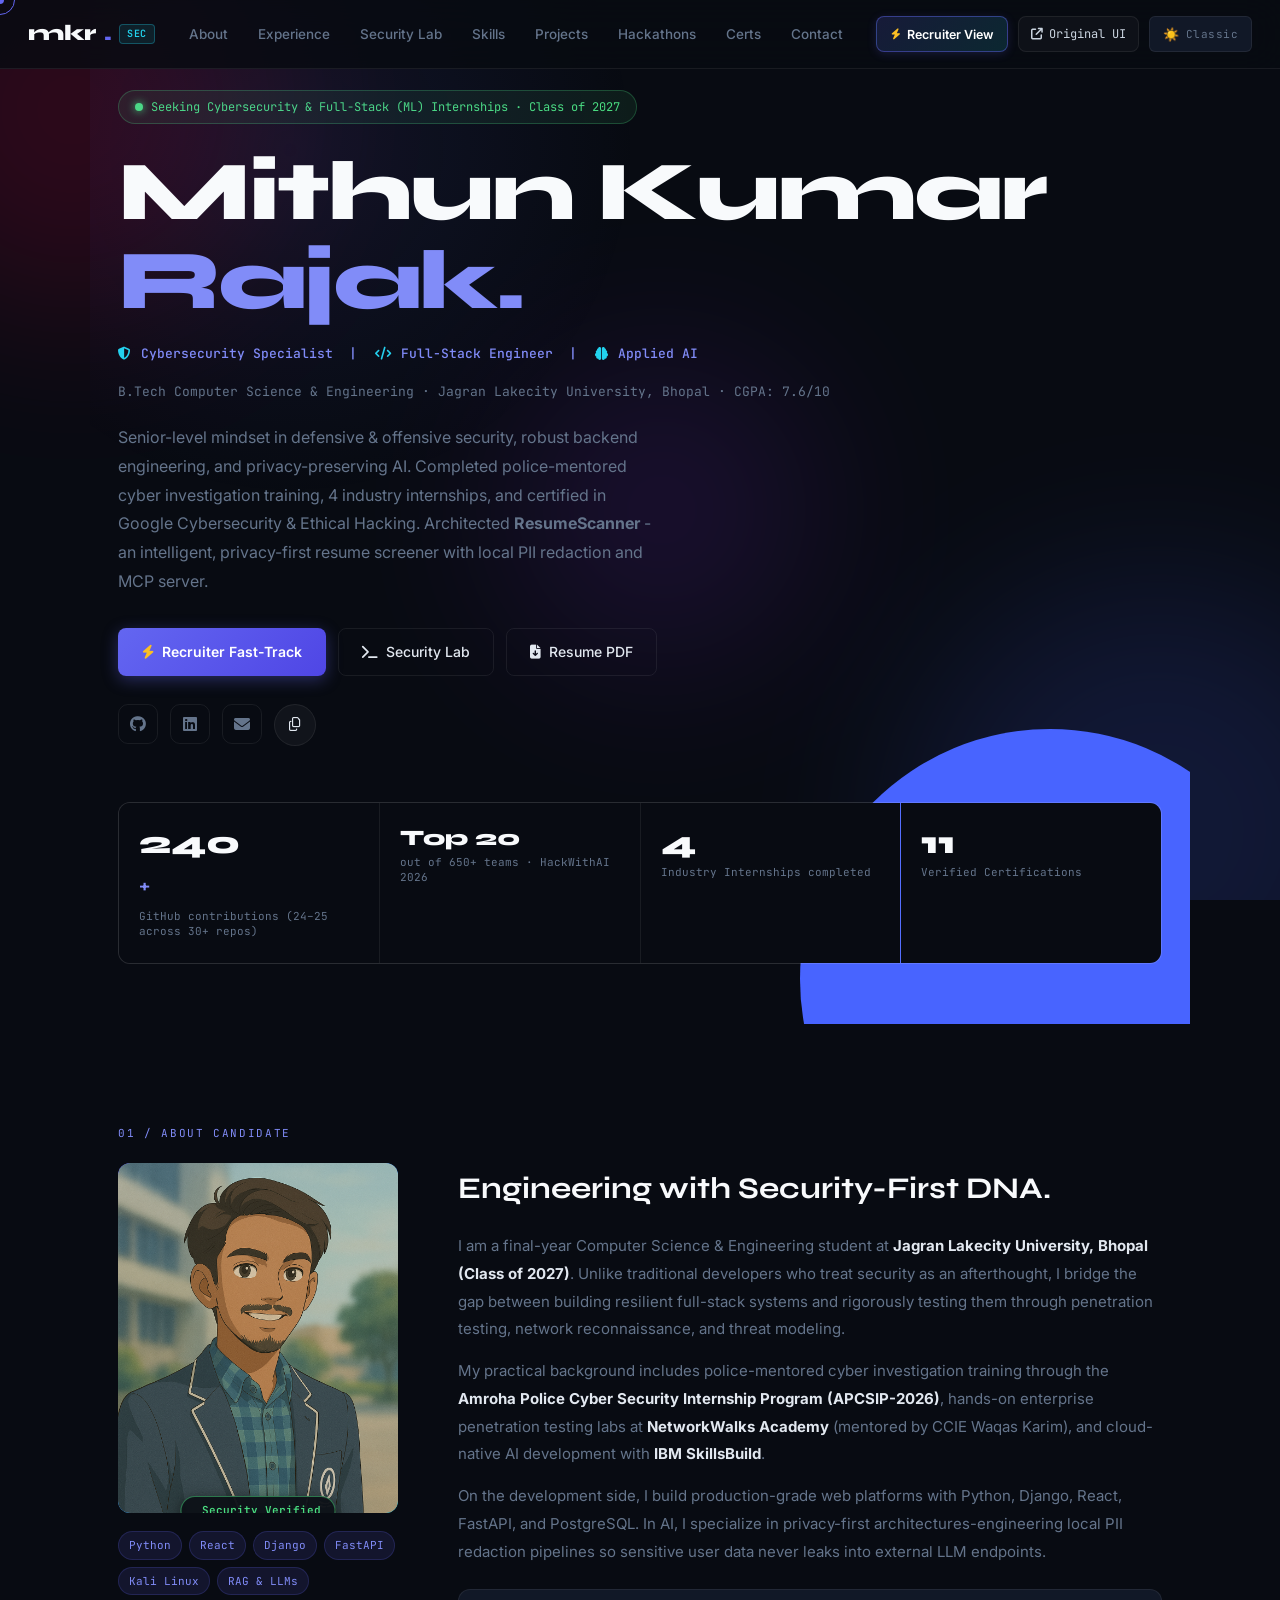
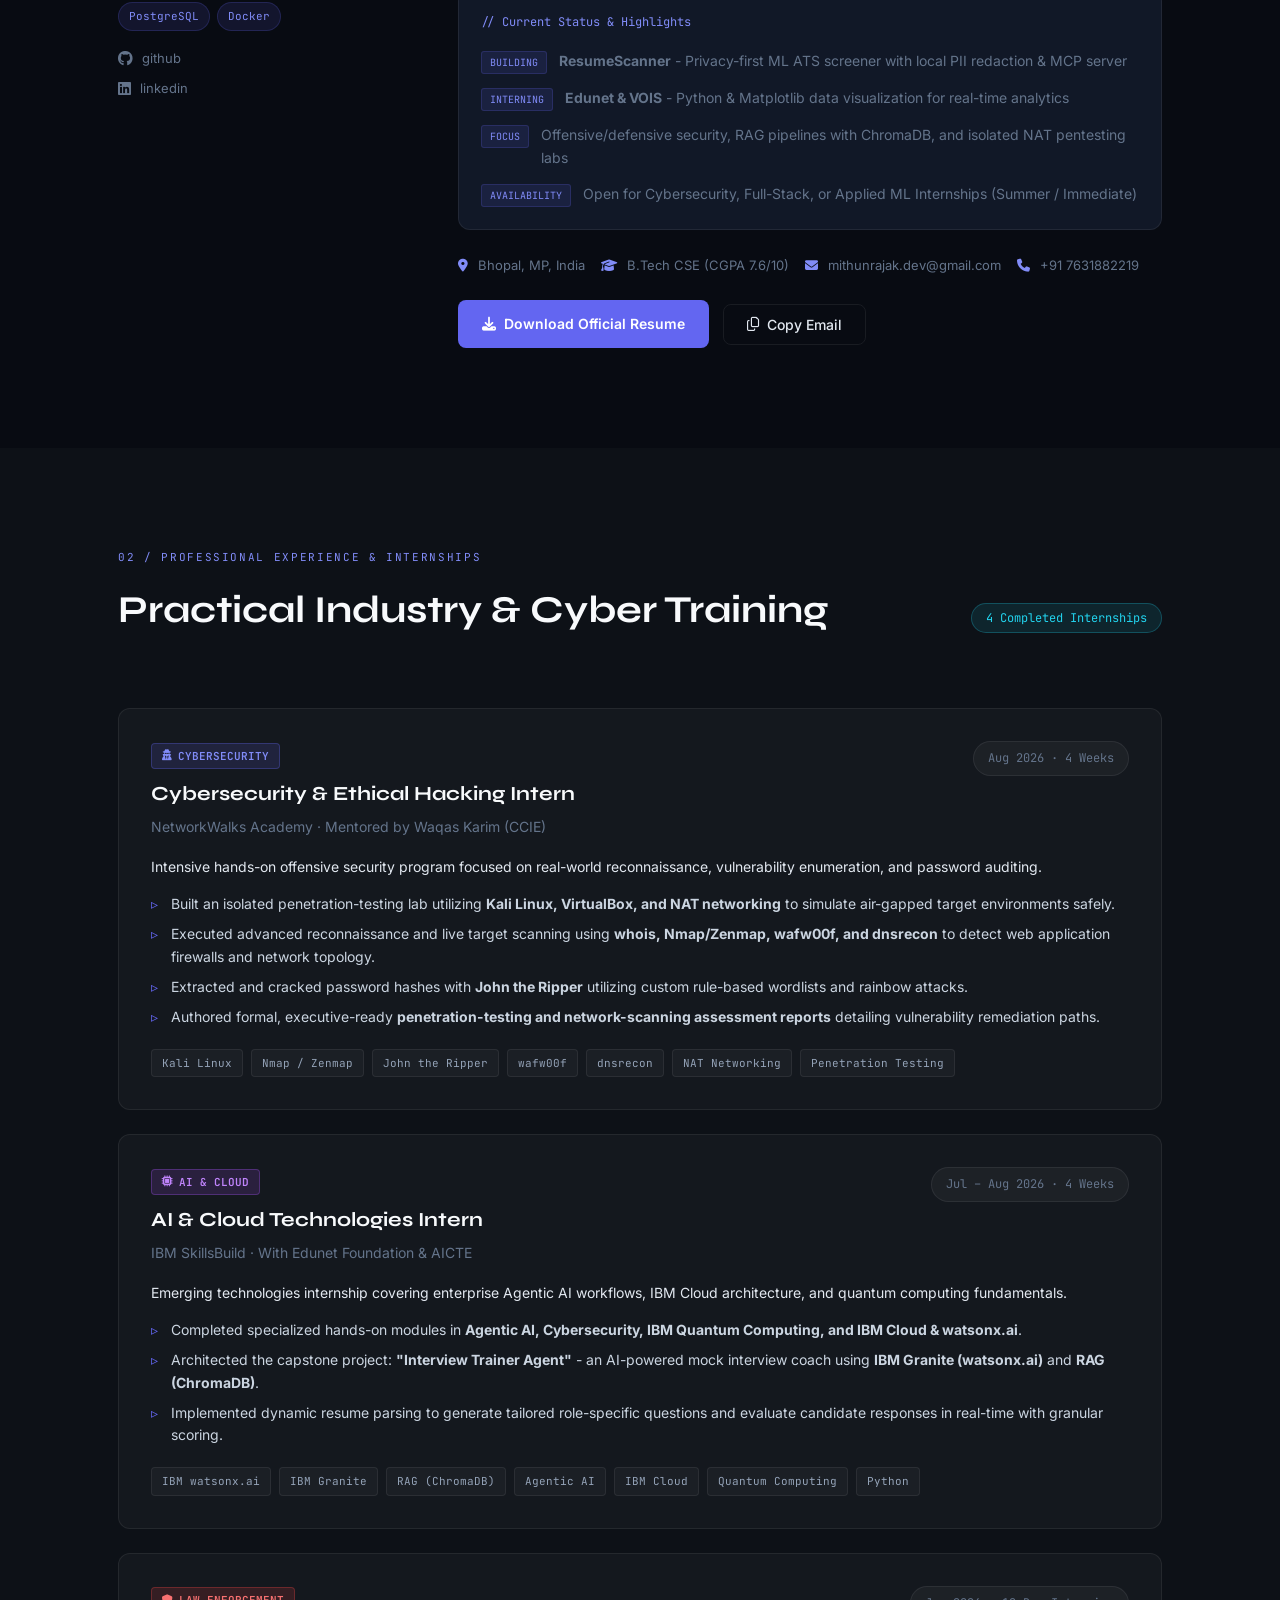
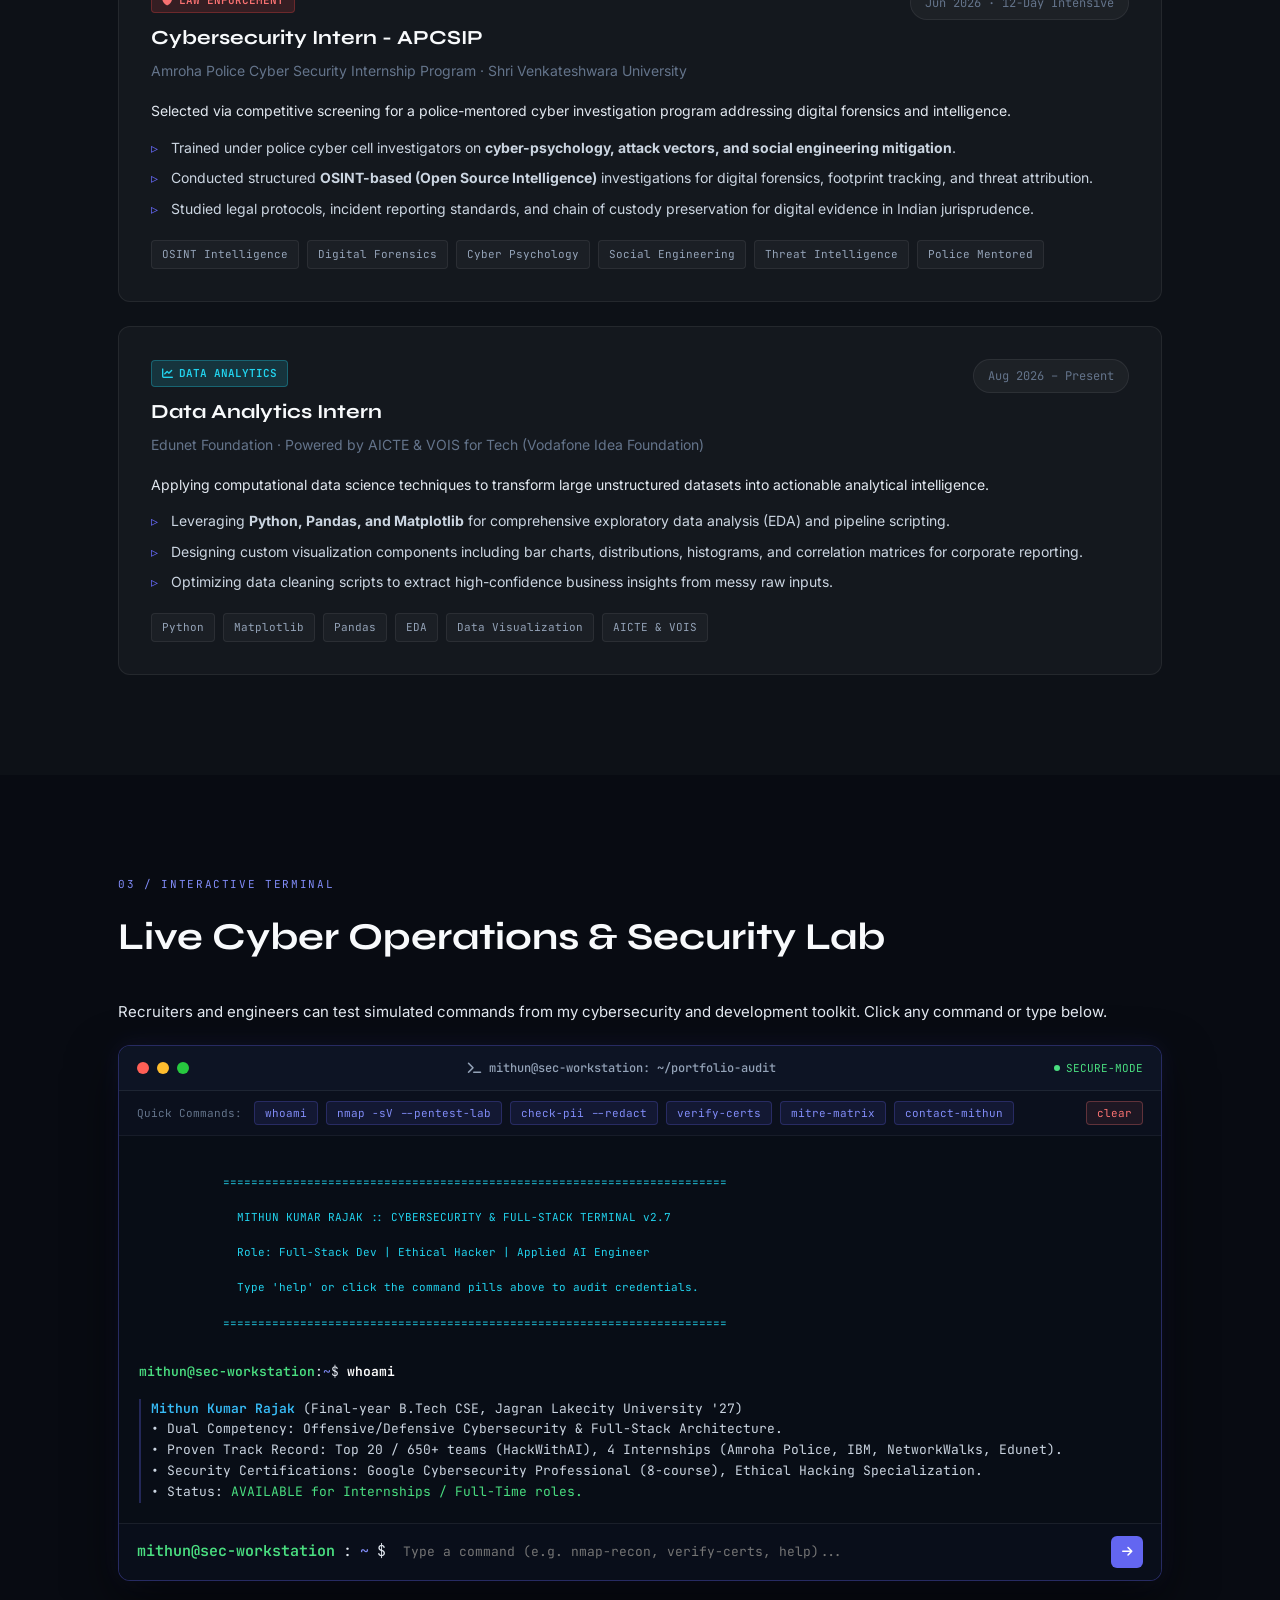
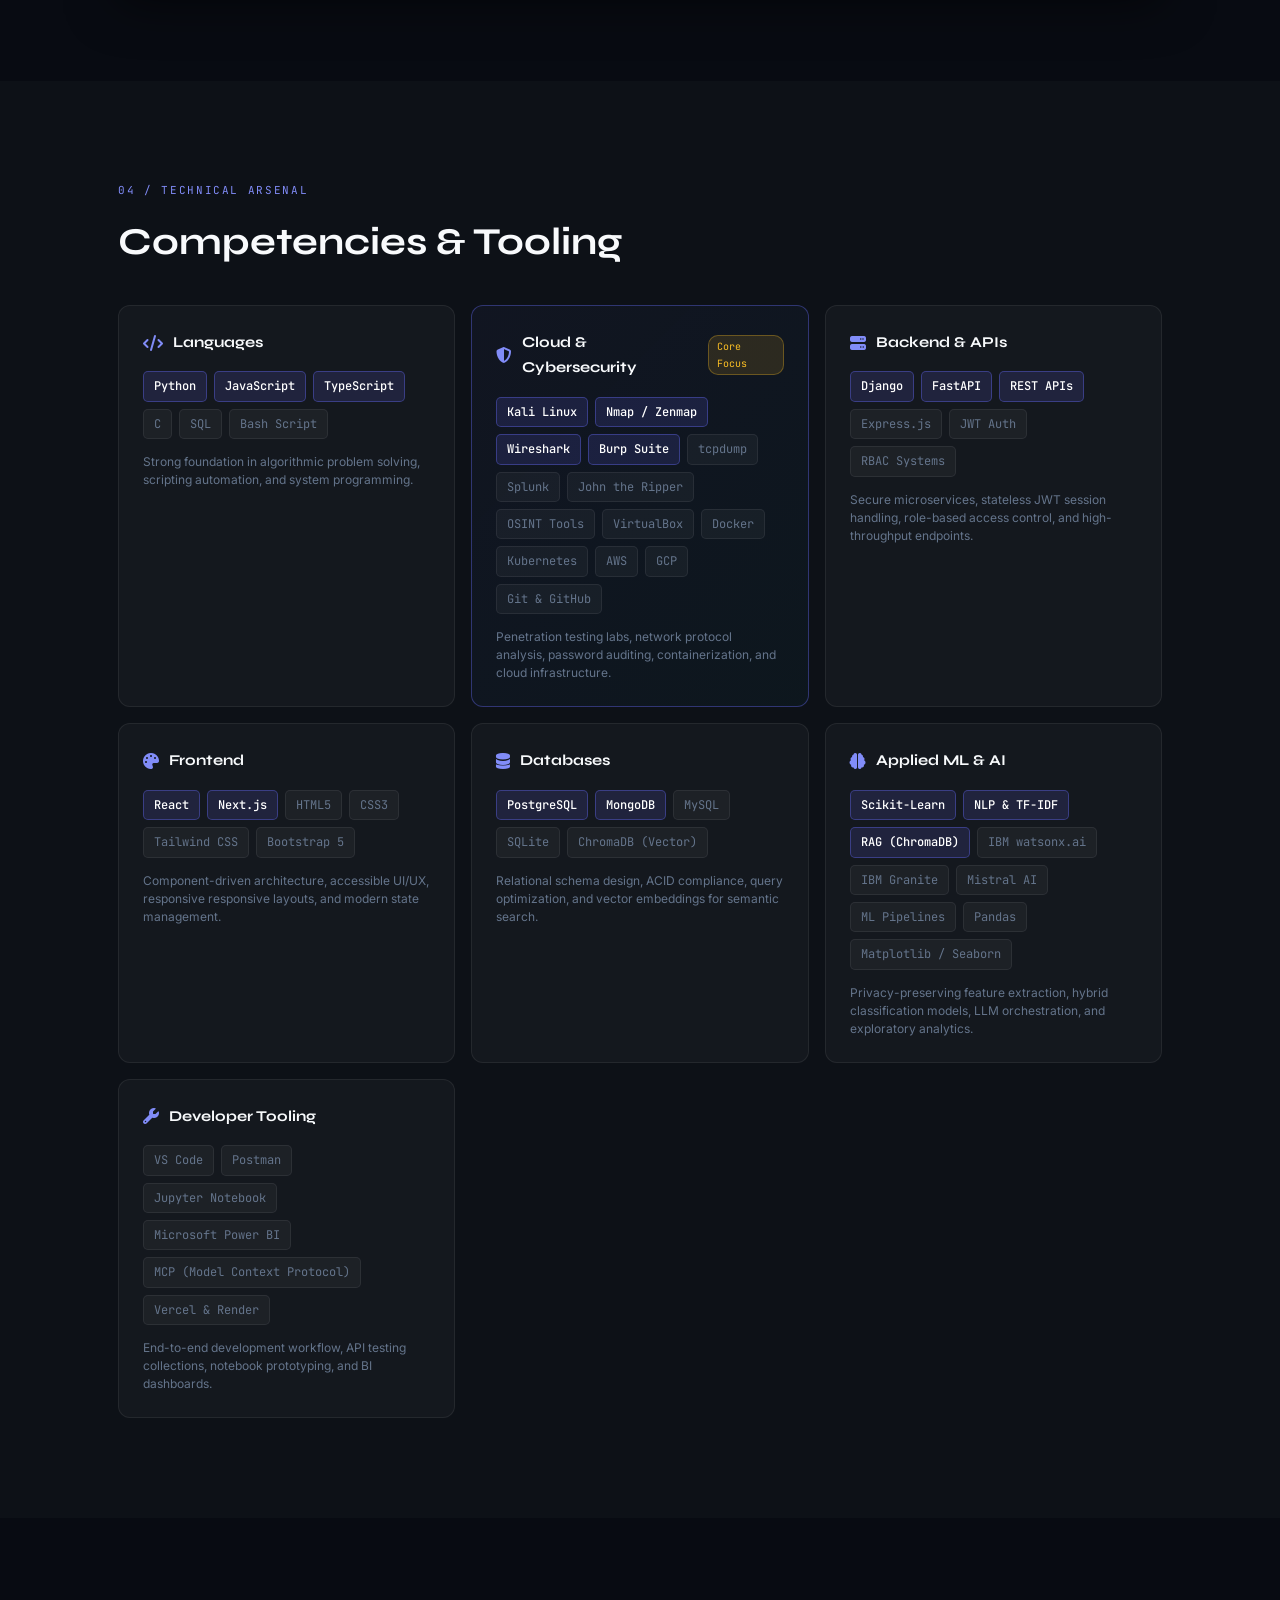
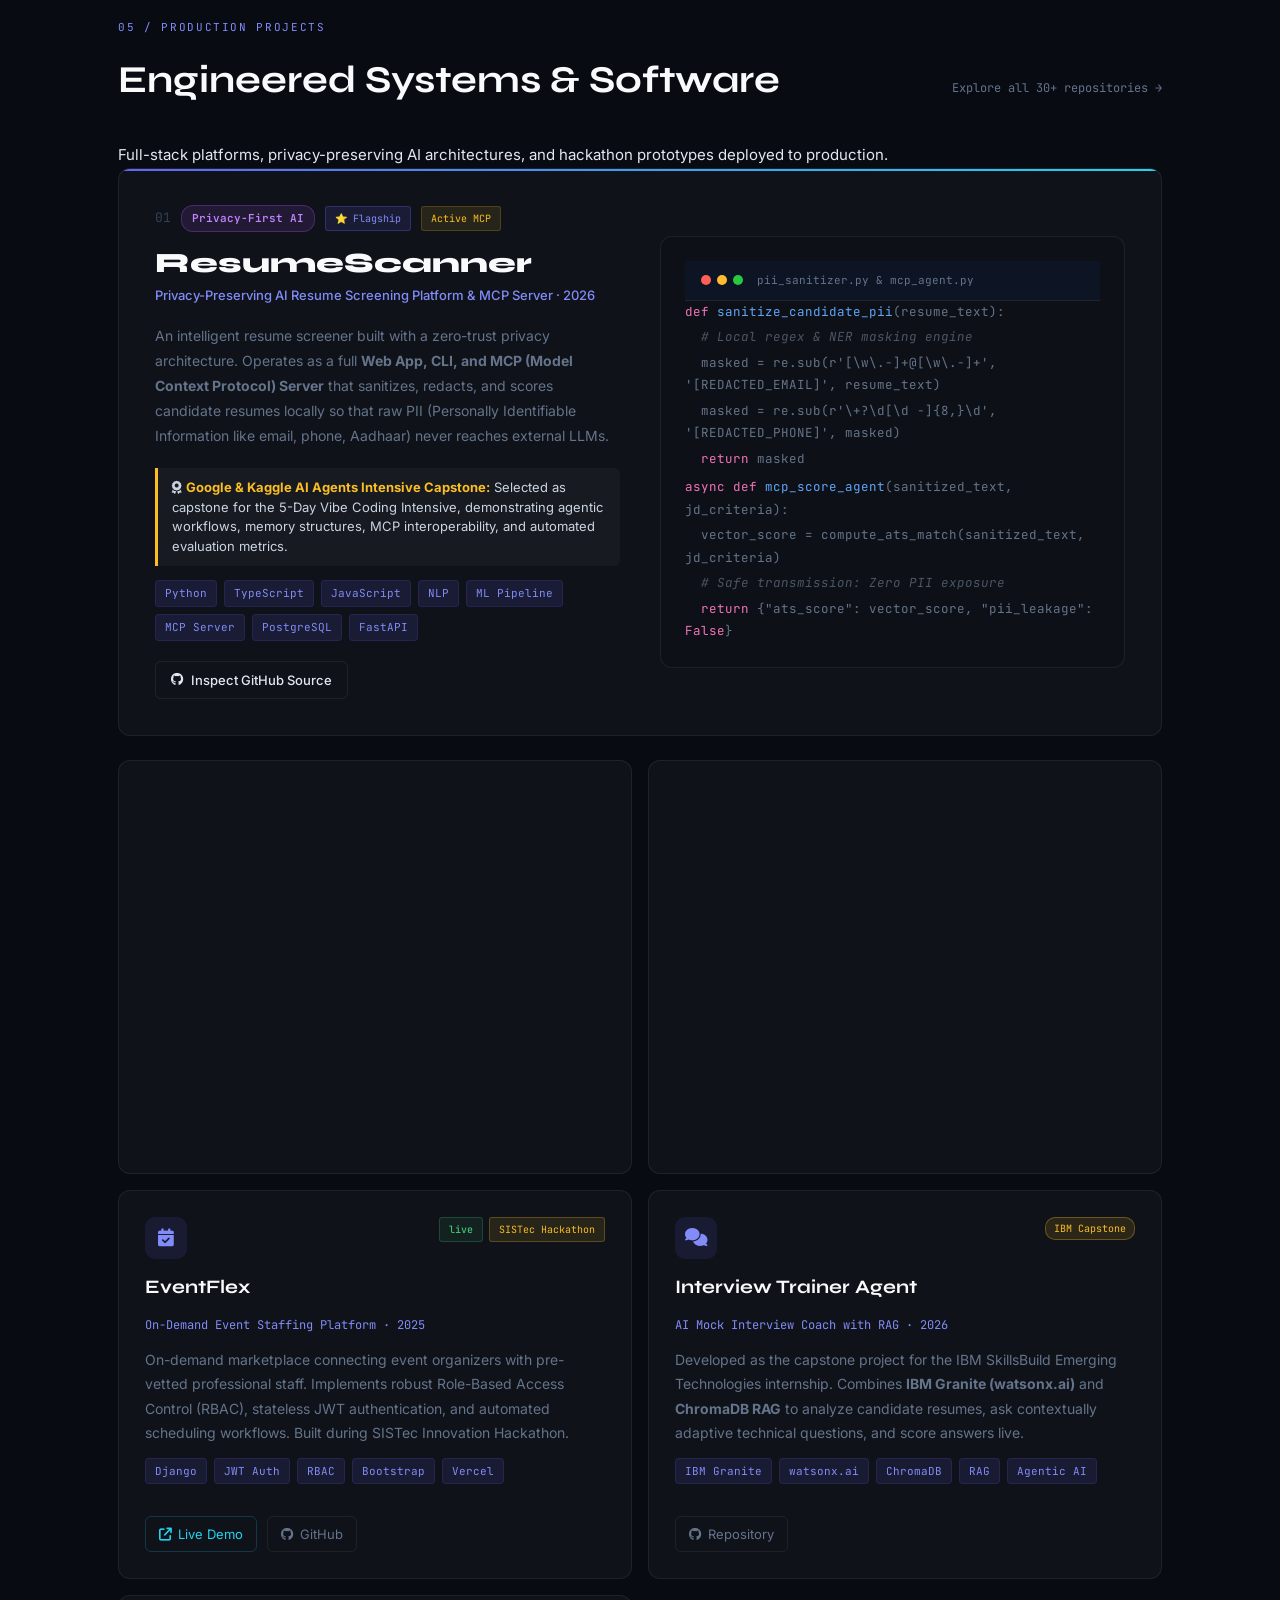
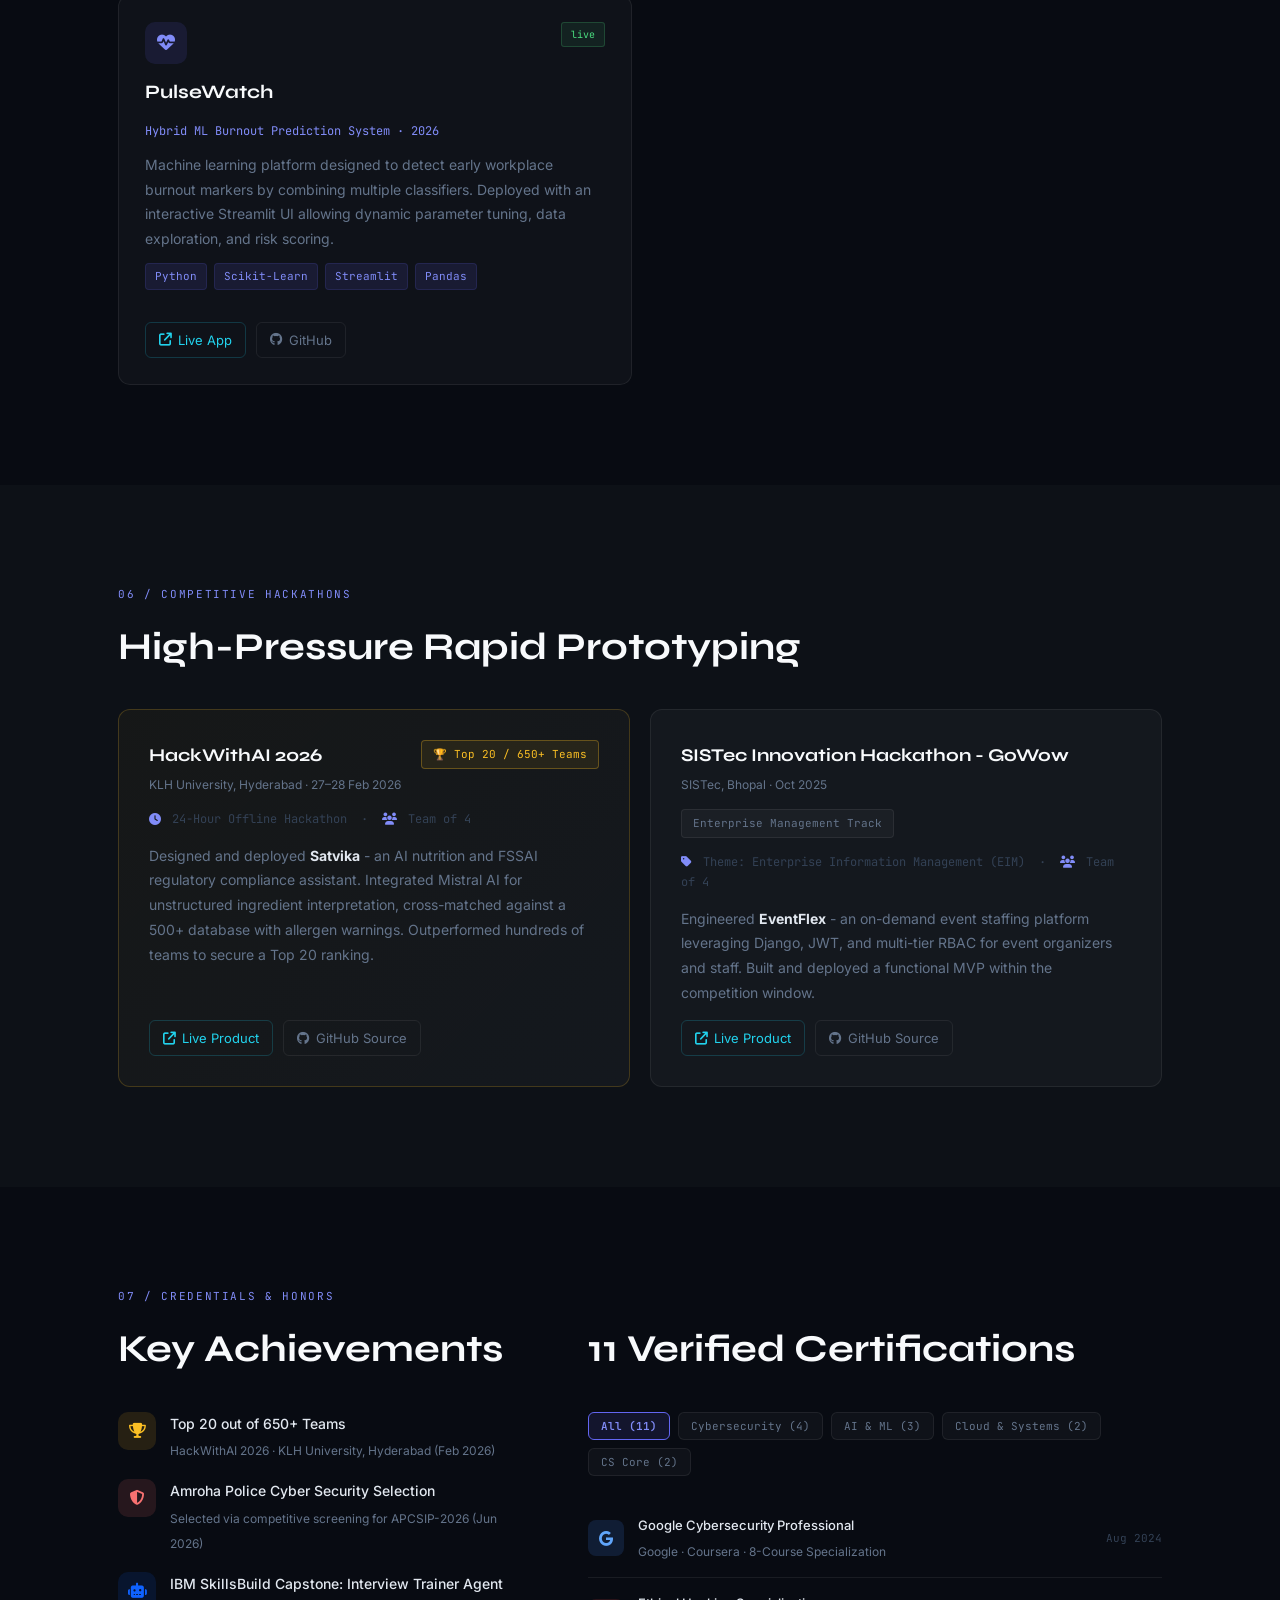
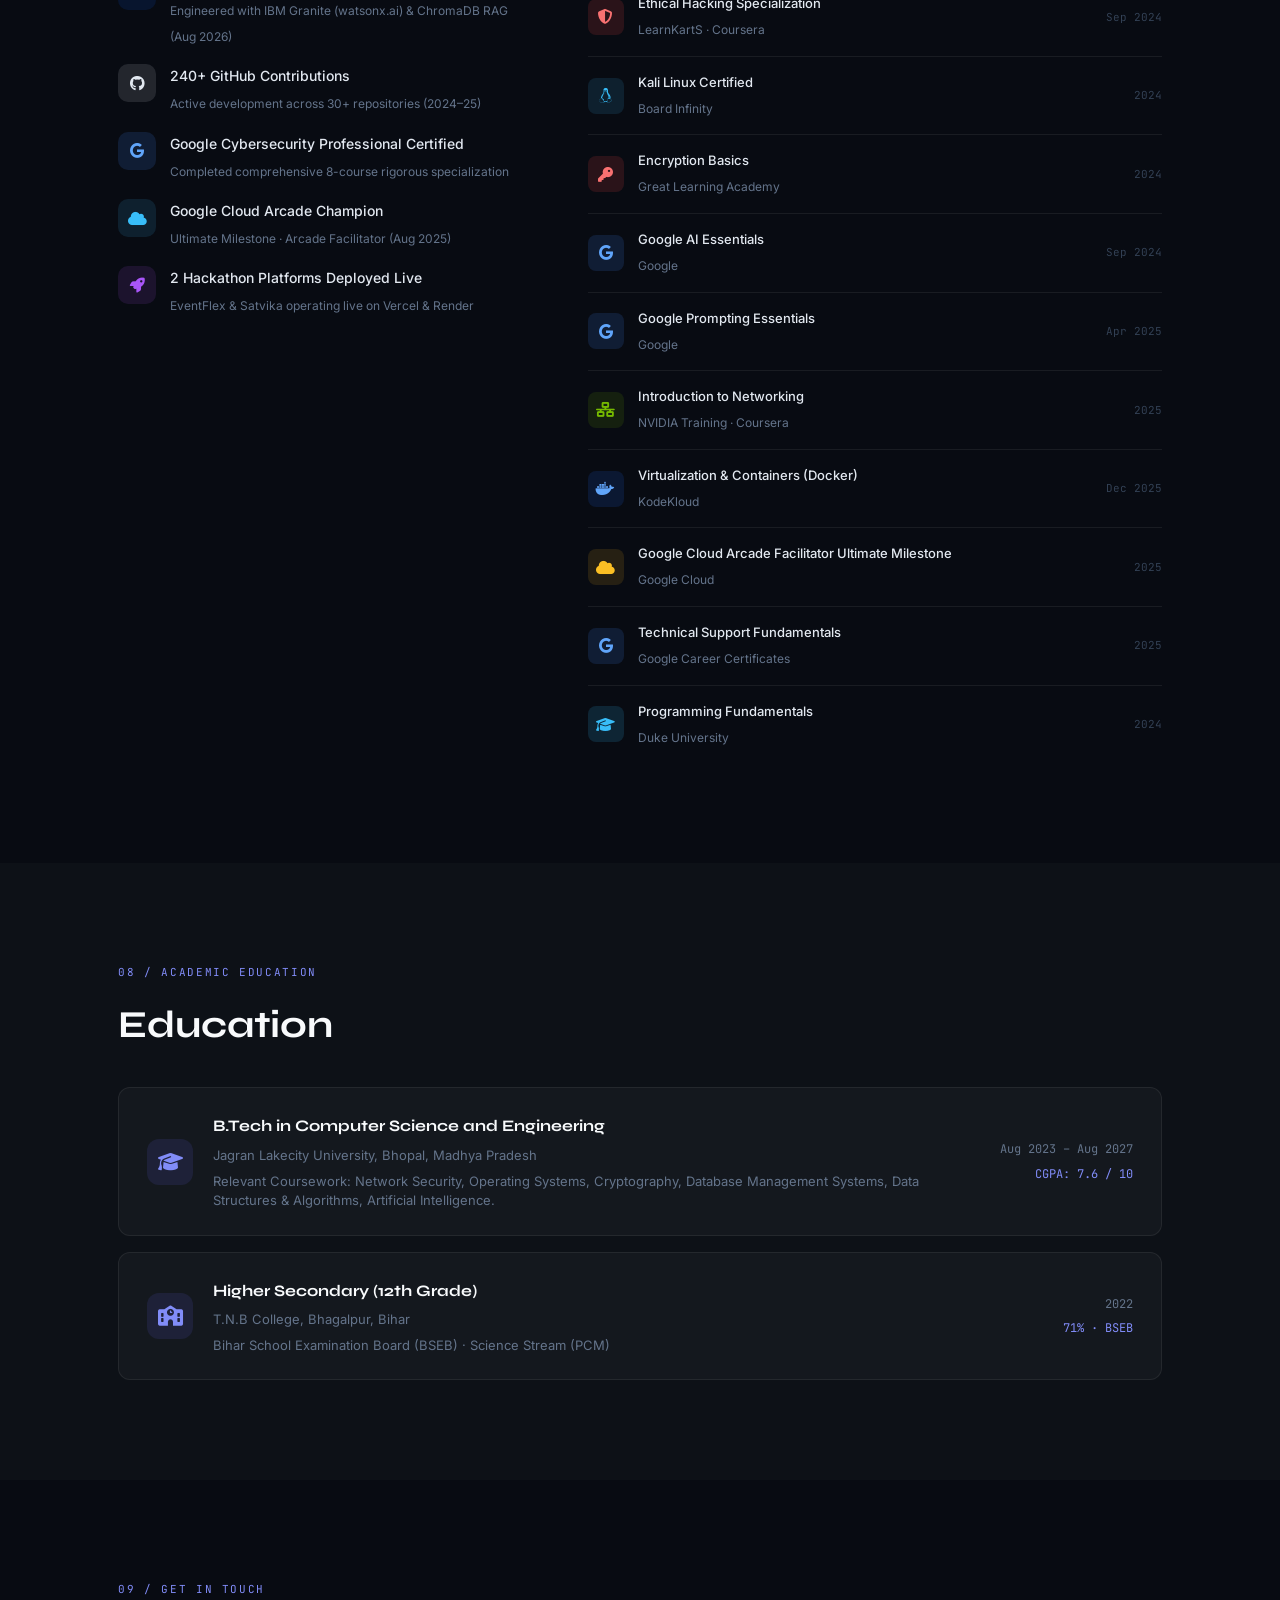
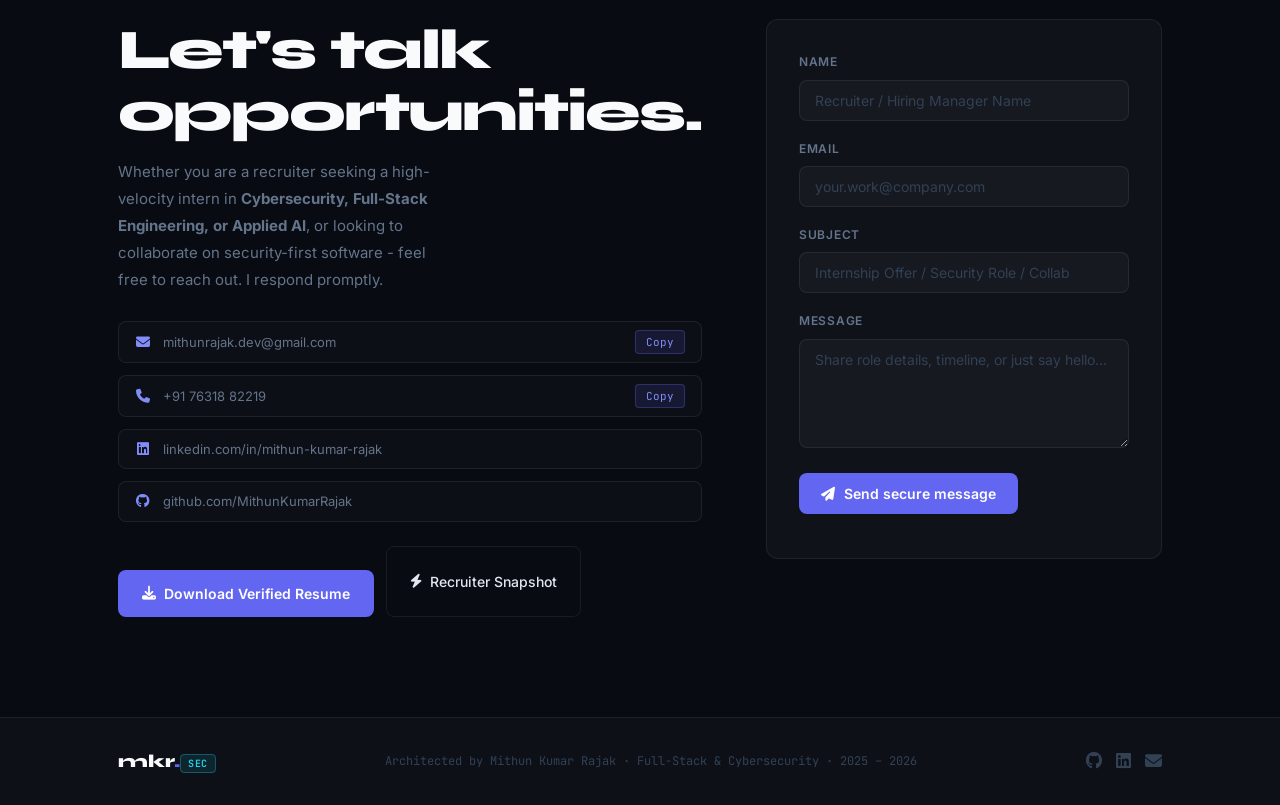
==== commit 7e076ae5: "fix: standardize usage in comments and meta descriptions" ====
--- a/index.html
+++ b/index.html
@@ -1,5 +1,5 @@
 <!DOCTYPE html>
-<!-- portfolio — mithun kumar rajak | senior developer & cybersecurity handling -->
+<!-- portfolio - mithun kumar rajak | senior developer & cybersecurity handling -->
 <html lang="en">
 
 <head>
@@ -7,7 +7,7 @@
   <meta name="viewport" content="width=device-width, initial-scale=1.0" />
   <title>Mithun Kumar Rajak | Full-Stack Developer & Cybersecurity Specialist</title>
   <meta name="description"
-    content="Portfolio of Mithun Kumar Rajak — Final-Year B.Tech CSE (2027) specializing in Cybersecurity, Full-Stack Engineering (Python, React, Django), and Applied AI. Top 20 HackWithAI 2026, Google Cybersecurity certified." />
+    content="Portfolio of Mithun Kumar Rajak - Final-Year B.Tech CSE (2027) specializing in Cybersecurity, Full-Stack Engineering (Python, React, Django), and Applied AI. Top 20 HackWithAI 2026, Google Cybersecurity certified." />
   <meta property="og:title" content="Mithun Kumar Rajak | Full-Stack & Cybersecurity Engineer" />
   <meta property="og:description"
     content="Final-year CSE student with police-mentored cybersecurity training, 4 industry internships, 11 certifications, and top 20 hackathon finish out of 650+ teams." />
@@ -117,7 +117,7 @@
       <p class="hero-desc">
         Senior-level mindset in defensive &amp; offensive security, robust backend engineering, and privacy-preserving AI.
         Completed police-mentored cyber investigation training, 4 industry internships, and certified in Google Cybersecurity &amp; Ethical Hacking.
-        Architected <strong>ResumeScanner</strong> — an intelligent, privacy-first resume screener with local PII redaction and MCP server.
+        Architected <strong>ResumeScanner</strong> - an intelligent, privacy-first resume screener with local PII redaction and MCP server.
       </p>
       <div class="hero-btns">
         <button id="heroRecruiterBtn" class="btn-solid btn-fast-track">
@@ -197,7 +197,7 @@
             My practical background includes police-mentored cyber investigation training through the <strong>Amroha Police Cyber Security Internship Program (APCSIP-2026)</strong>, hands-on enterprise penetration testing labs at <strong>NetworkWalks Academy</strong> (mentored by CCIE Waqas Karim), and cloud-native AI development with <strong>IBM SkillsBuild</strong>.
           </p>
           <p>
-            On the development side, I build production-grade web platforms with Python, Django, React, FastAPI, and PostgreSQL. In AI, I specialize in privacy-first architectures—engineering local PII redaction pipelines so sensitive user data never leaks into external LLM endpoints.
+            On the development side, I build production-grade web platforms with Python, Django, React, FastAPI, and PostgreSQL. In AI, I specialize in privacy-first architectures-engineering local PII redaction pipelines so sensitive user data never leaks into external LLM endpoints.
           </p>
 
           <div class="now-card">
@@ -205,11 +205,11 @@
             <div class="now-rows">
               <div class="now-row">
                 <span class="now-pill">building</span>
-                <span><strong>ResumeScanner</strong> — Privacy-first ML ATS screener with local PII redaction &amp; MCP server</span>
+                <span><strong>ResumeScanner</strong> - Privacy-first ML ATS screener with local PII redaction &amp; MCP server</span>
               </div>
               <div class="now-row">
                 <span class="now-pill">interning</span>
-                <span><strong>Edunet &amp; VOIS</strong> — Python &amp; Matplotlib data visualization for real-time analytics</span>
+                <span><strong>Edunet &amp; VOIS</strong> - Python &amp; Matplotlib data visualization for real-time analytics</span>
               </div>
               <div class="now-row">
                 <span class="now-pill">focus</span>
@@ -292,7 +292,7 @@
           </p>
           <ul class="exp-bullets">
             <li>Completed specialized hands-on modules in <strong>Agentic AI, Cybersecurity, IBM Quantum Computing, and IBM Cloud &amp; watsonx.ai</strong>.</li>
-            <li>Architected the capstone project: <strong>"Interview Trainer Agent"</strong> — an AI-powered mock interview coach using <strong>IBM Granite (watsonx.ai)</strong> and <strong>RAG (ChromaDB)</strong>.</li>
+            <li>Architected the capstone project: <strong>"Interview Trainer Agent"</strong> - an AI-powered mock interview coach using <strong>IBM Granite (watsonx.ai)</strong> and <strong>RAG (ChromaDB)</strong>.</li>
             <li>Implemented dynamic resume parsing to generate tailored role-specific questions and evaluate candidate responses in real-time with granular scoring.</li>
           </ul>
           <div class="exp-tags">
@@ -306,7 +306,7 @@
           <div class="exp-card-header">
             <div class="exp-role-title">
               <div class="exp-badge-police"><i class="fa-solid fa-shield"></i> Law Enforcement</div>
-              <h3>Cybersecurity Intern — APCSIP</h3>
+              <h3>Cybersecurity Intern - APCSIP</h3>
               <p class="exp-company">Amroha Police Cyber Security Internship Program · Shri Venkateshwara University</p>
             </div>
             <div class="exp-date-pill">Jun 2026 · 12-Day Intensive</div>
@@ -772,7 +772,7 @@
             <i class="fa-solid fa-users"></i> Team of 4
           </p>
           <p class="hack-desc">
-            Designed and deployed <strong>Satvika</strong> — an AI nutrition and FSSAI regulatory compliance assistant. Integrated Mistral AI for unstructured ingredient interpretation, cross-matched against a 500+ database with allergen warnings. Outperformed hundreds of teams to secure a Top 20 ranking.
+            Designed and deployed <strong>Satvika</strong> - an AI nutrition and FSSAI regulatory compliance assistant. Integrated Mistral AI for unstructured ingredient interpretation, cross-matched against a 500+ database with allergen warnings. Outperformed hundreds of teams to secure a Top 20 ranking.
           </p>
           <div class="hack-links">
             <a href="https://klh-hackathon.vercel.app" target="_blank" rel="noopener noreferrer" class="proj-link live-link">
@@ -798,7 +798,7 @@
             <i class="fa-solid fa-users"></i> Team of 4
           </p>
           <p class="hack-desc">
-            Engineered <strong>EventFlex</strong> — an on-demand event staffing platform leveraging Django, JWT, and multi-tier RBAC for event organizers and staff. Built and deployed a functional MVP within the competition window.
+            Engineered <strong>EventFlex</strong> - an on-demand event staffing platform leveraging Django, JWT, and multi-tier RBAC for event organizers and staff. Built and deployed a functional MVP within the competition window.
           </p>
           <div class="hack-links">
             <a href="https://event-flex-tawny.vercel.app" target="_blank" rel="noopener noreferrer" class="proj-link live-link">
@@ -1046,7 +1046,7 @@
         <div class="contact-left reveal">
           <h2 class="contact-heading">Let's talk opportunities.</h2>
           <p class="contact-intro">
-            Whether you are a recruiter seeking a high-velocity intern in <strong>Cybersecurity, Full-Stack Engineering, or Applied AI</strong>, or looking to collaborate on security-first software — feel free to reach out. I respond promptly.
+            Whether you are a recruiter seeking a high-velocity intern in <strong>Cybersecurity, Full-Stack Engineering, or Applied AI</strong>, or looking to collaborate on security-first software - feel free to reach out. I respond promptly.
           </p>
           <div class="contact-items">
             <div class="c-item-row">
--- a/style.css
+++ b/style.css
@@ -1,8 +1,8 @@
 /*
-  style.css — mithun's portfolio
+  style.css - mithun's portfolio
 */
 
-/* Fonts loaded via <link> in index.html — no duplicate @import needed */
+/* Fonts loaded via <link> in index.html - no duplicate @import needed */
 
 *, *::before, *::after {
   box-sizing: border-box;
@@ -354,7 +354,7 @@
   margin: 0 auto;
 }
 
-/* animated blobs — not particles, just nice CSS gradients */
+/* animated blobs - not particles, just nice CSS gradients */
 .hero-bg-blob {
   position: absolute;
   width: 700px;
@@ -1648,7 +1648,7 @@
   border-color: rgba(0, 0, 0, 0.1);
 }
 
-/* hero blobs — lighter colours on light bg */
+/* hero blobs - lighter colours on light bg */
 body.classic .hero-bg-blob {
   background: radial-gradient(circle, rgba(79,70,229,0.07) 0%, transparent 70%);
 }
@@ -1676,7 +1676,7 @@
   box-shadow: 0 2px 12px rgba(0,0,0,0.06);
 }
 
-/* skill / project cards — add shadow instead of glassy border */
+/* skill / project cards - add shadow instead of glassy border */
 body.classic .skill-card,
 body.classic .proj-card,
 body.classic .hack-card,
@@ -1840,7 +1840,7 @@
 .proj-grid .proj-card:nth-child(2) { transition-delay: 0.2s; }
 .proj-grid .proj-card:nth-child(3) { transition-delay: 0.3s; }
 
-/* 3d tilt — preserve-3d so JS perspective transform works */
+/* 3d tilt - preserve-3d so JS perspective transform works */
 .proj-card {
   transform-style: preserve-3d;
 }
